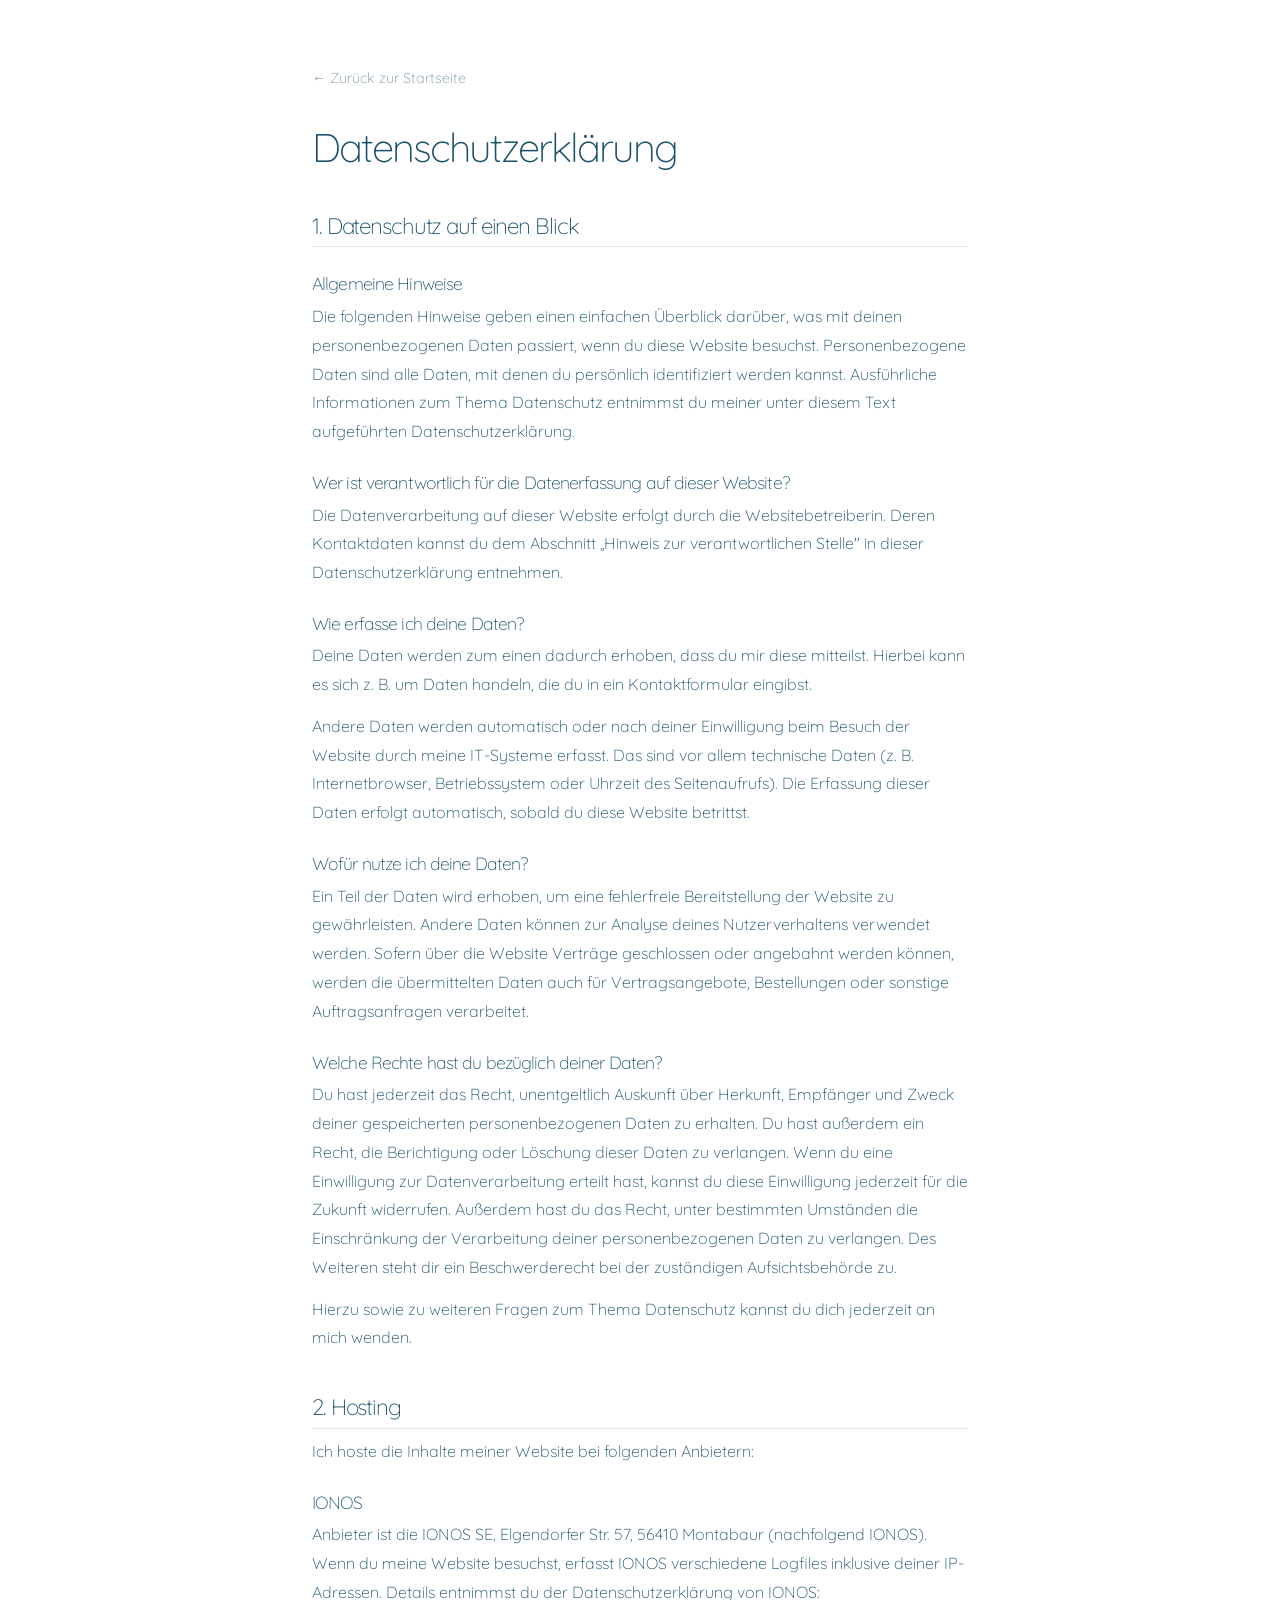
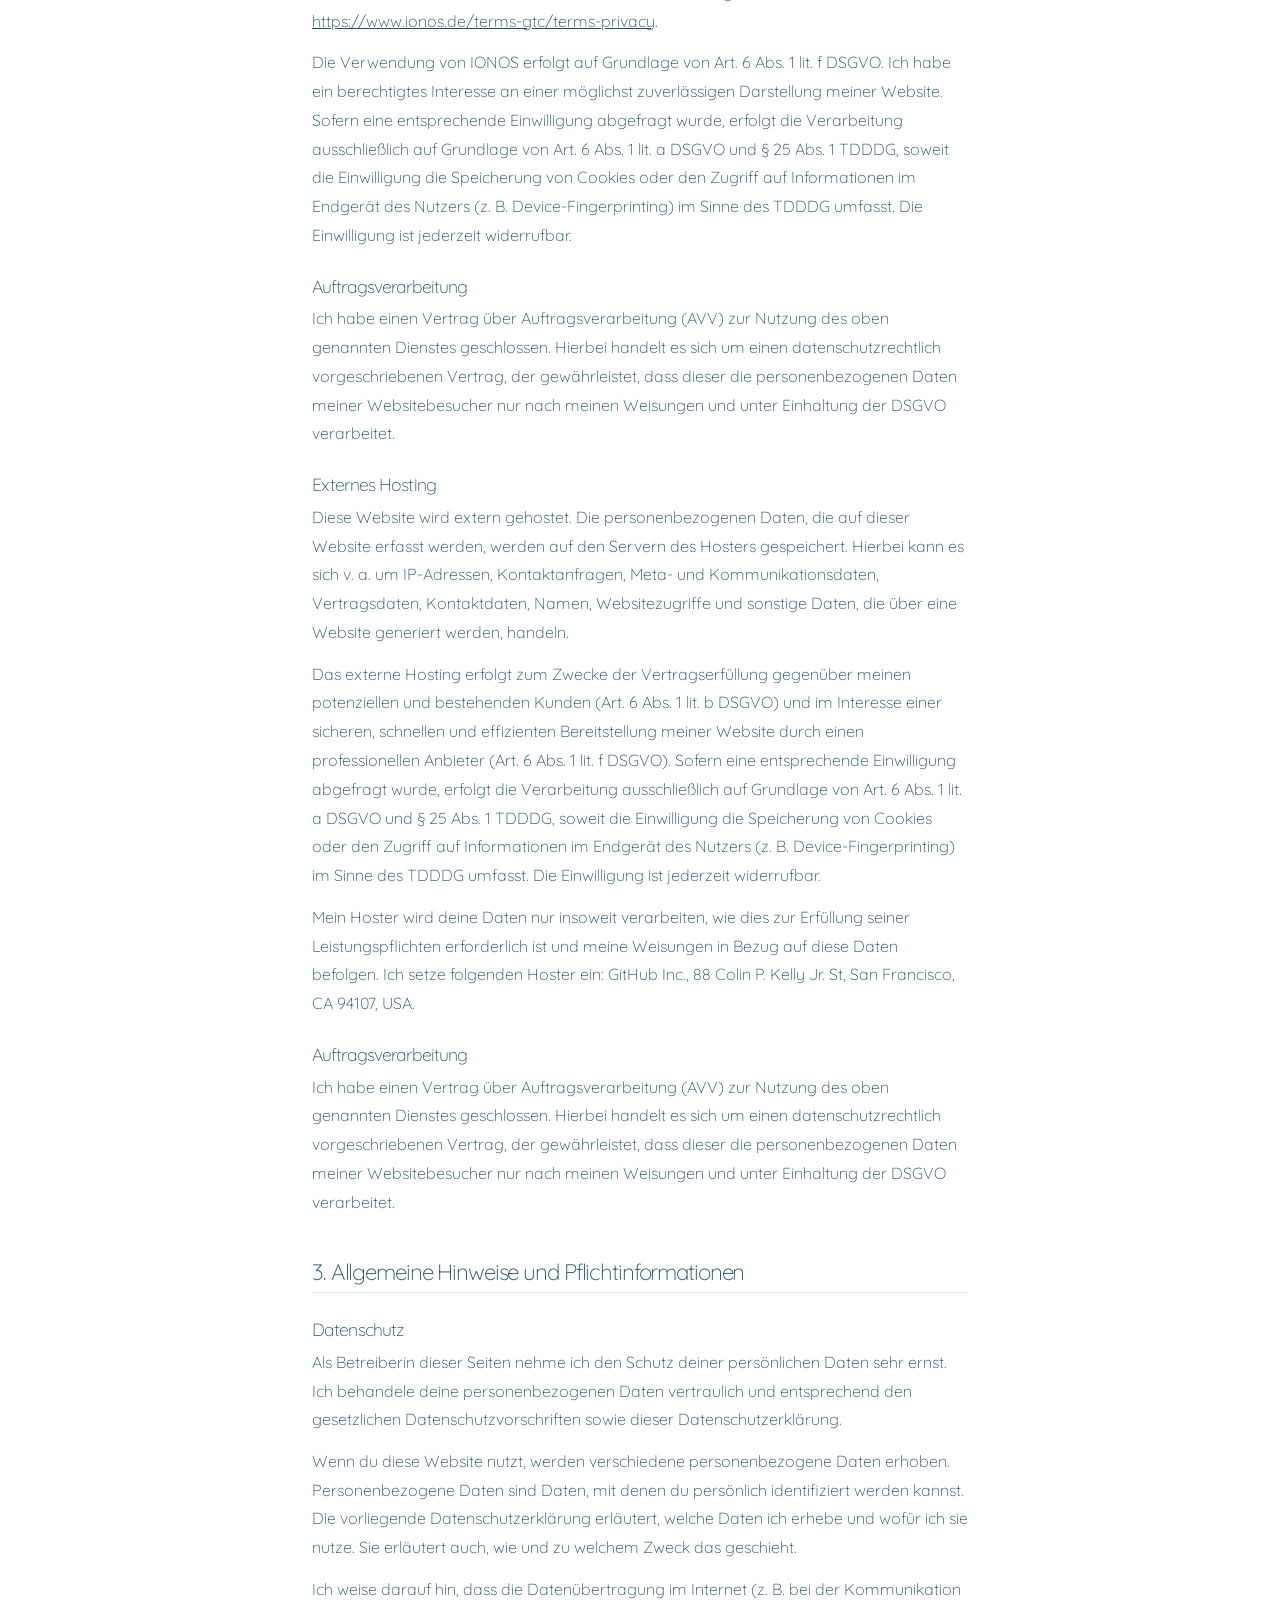
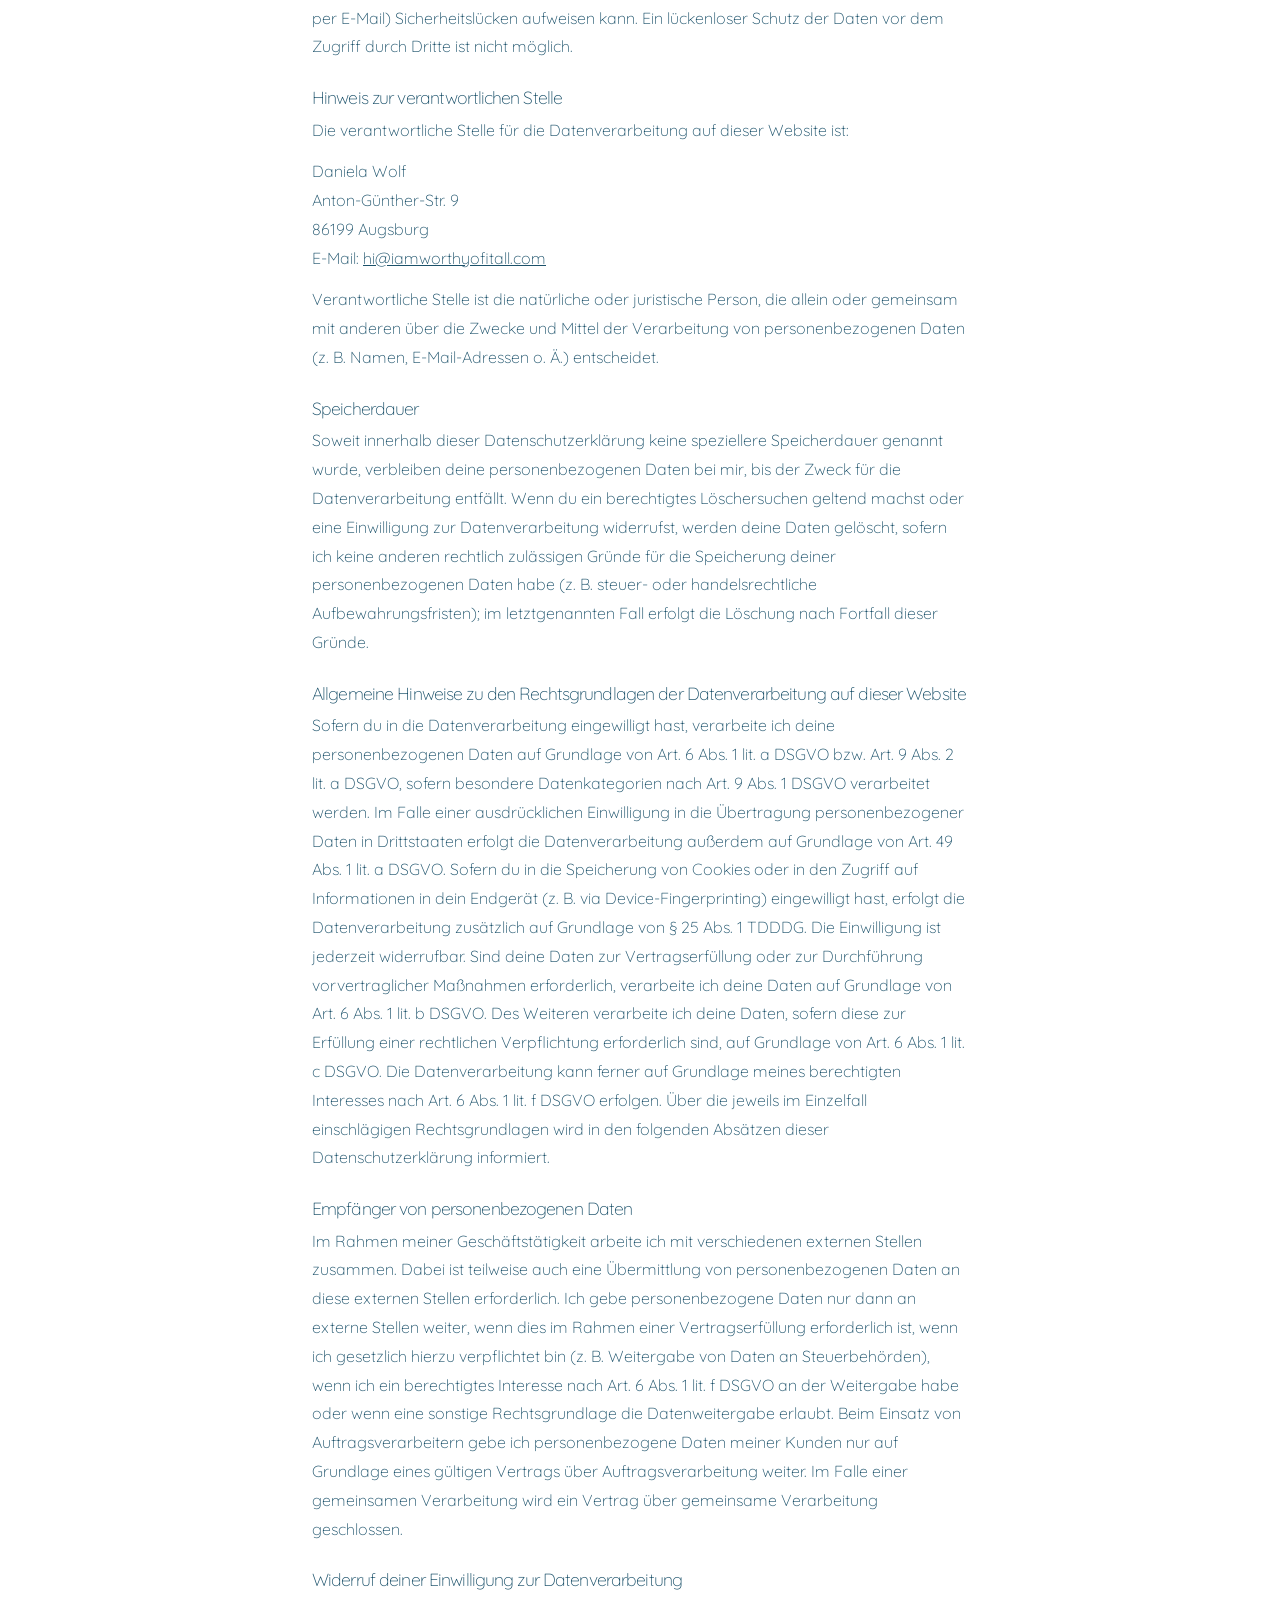
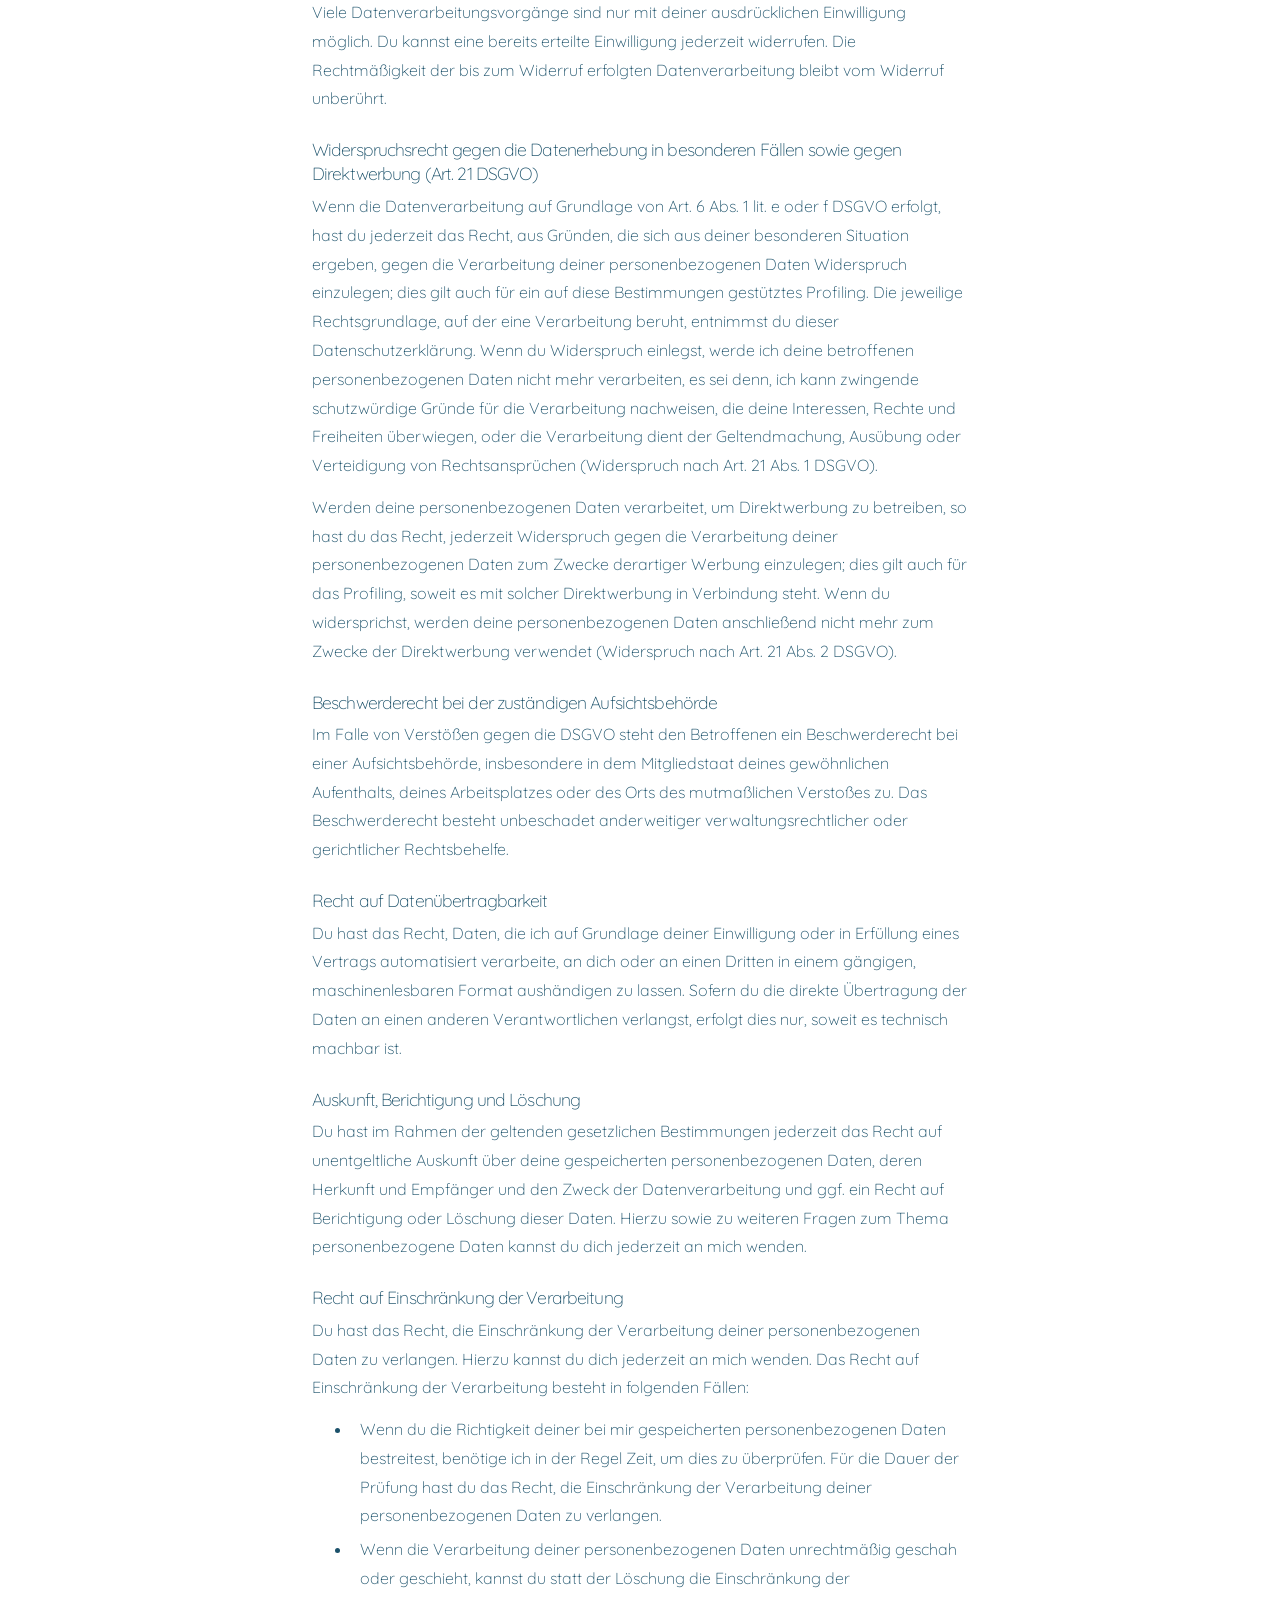
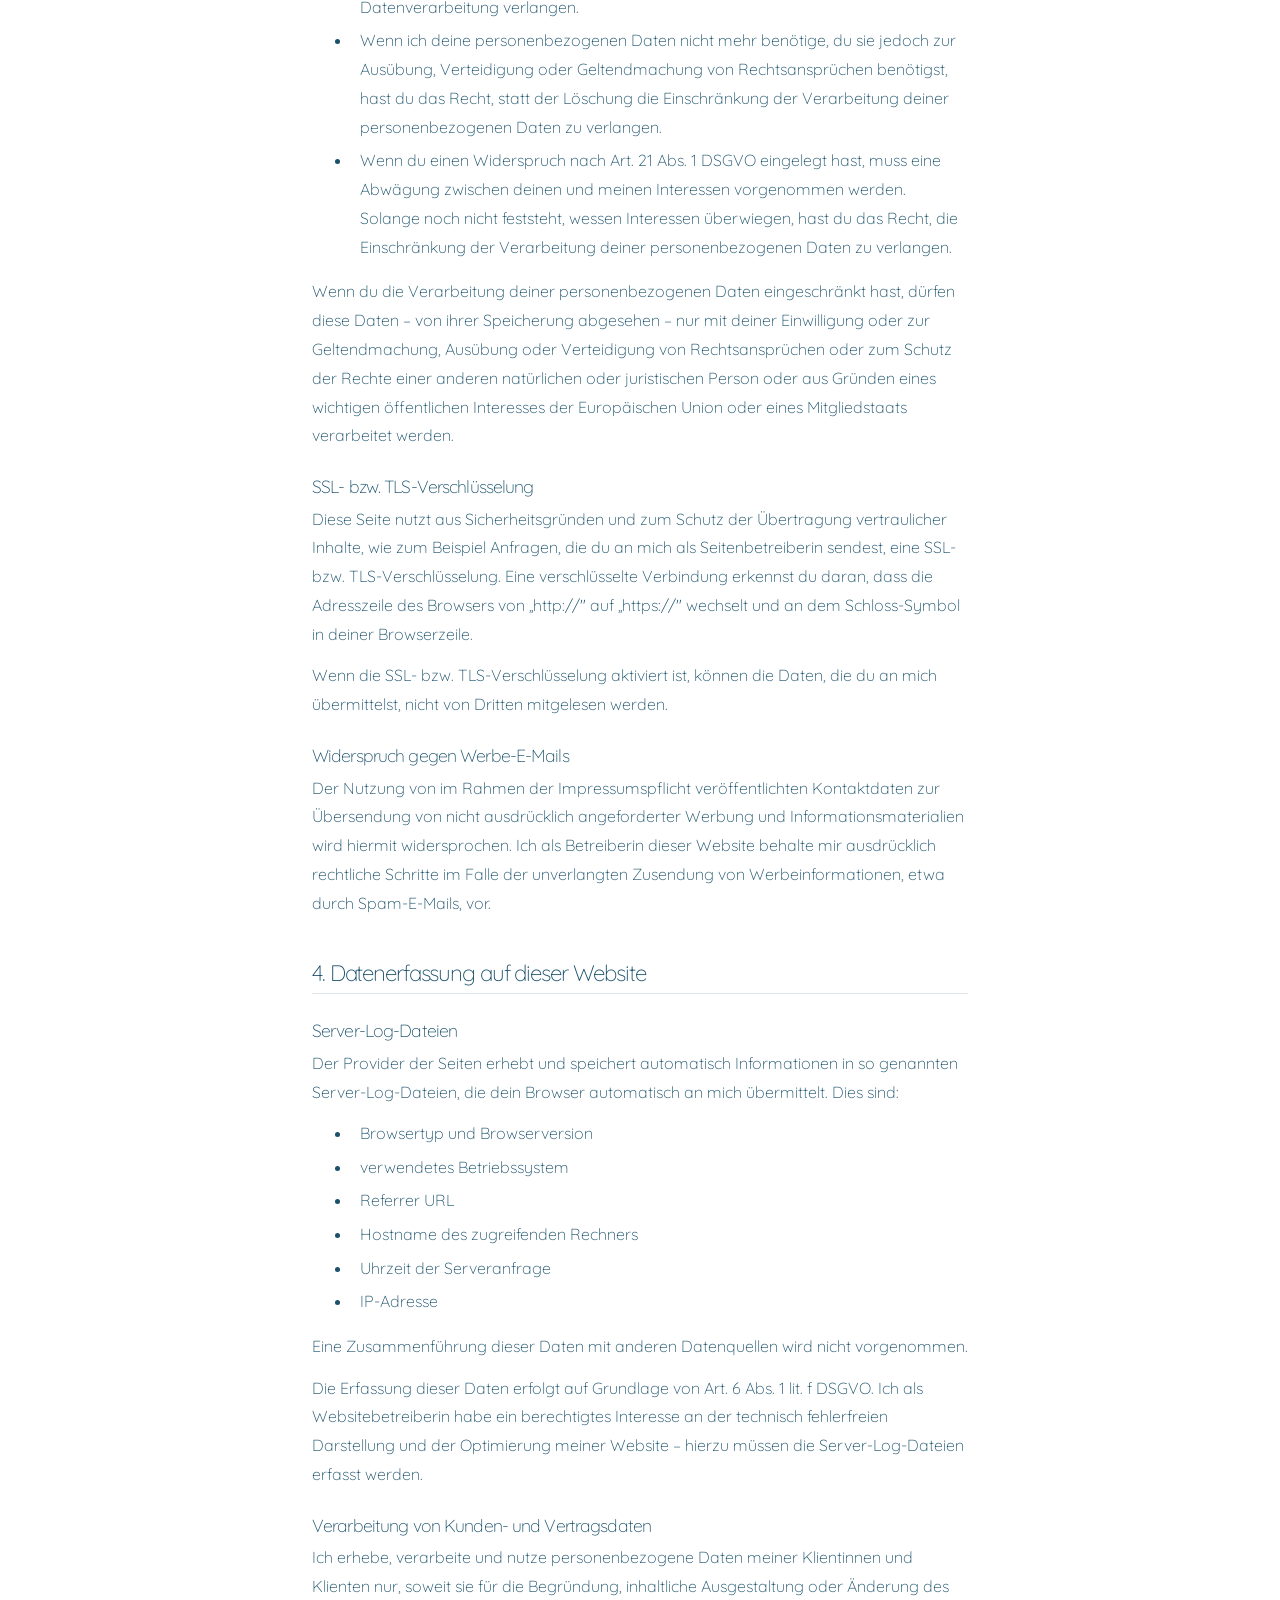
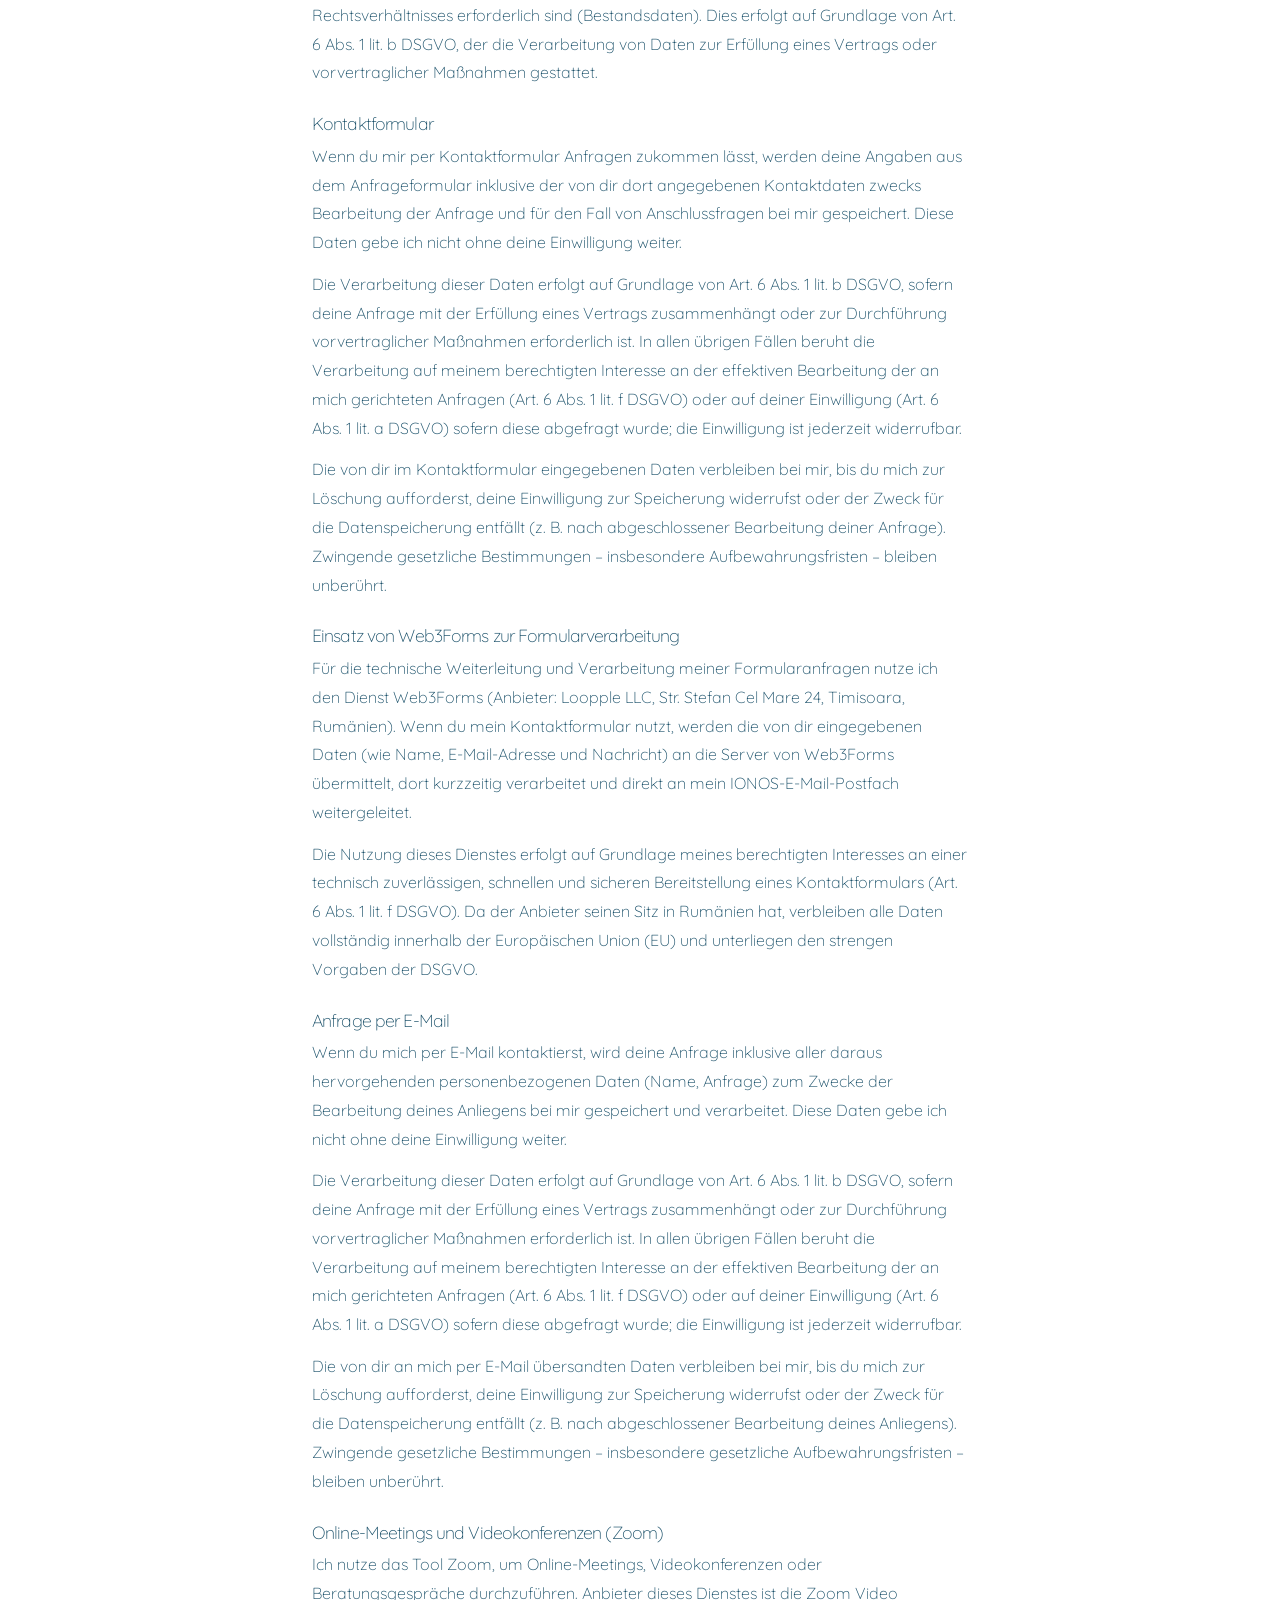
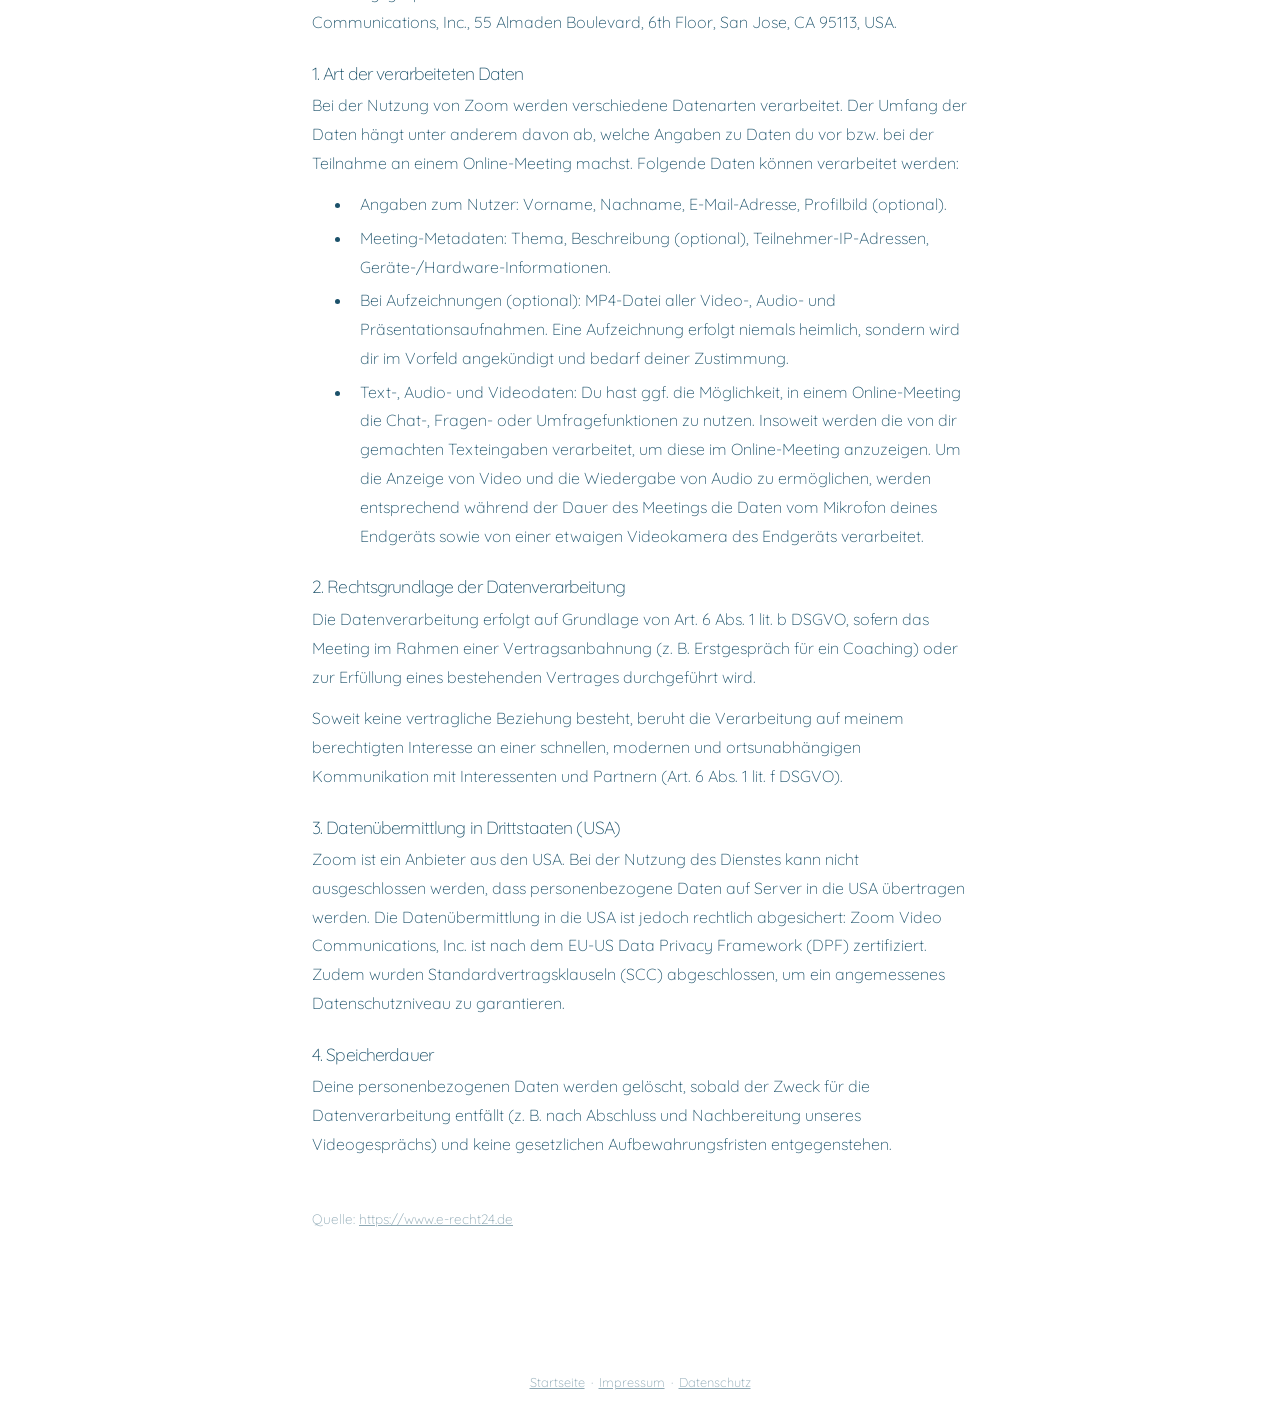
==== datenschutz.html @ 7e79769c "Add files via upload" ====
<!DOCTYPE HTML>
<html lang="de">
<head>
  <meta charset="utf-8" />
  <meta name="viewport" content="width=device-width, initial-scale=1, user-scalable=no" />
  <title>Datenschutz | I AM worthy of it all</title>
  <link rel="preconnect" href="https://fonts.googleapis.com">
  <link rel="preconnect" href="https://fonts.gstatic.com" crossorigin>
  <link href="https://fonts.googleapis.com/css2?family=Quicksand:wght@300;400;500;600&display=swap" rel="stylesheet">
  <link rel="stylesheet" href="assets/css/main.css" />
  <noscript><link rel="stylesheet" href="assets/css/noscript.css" /></noscript>
  <style>
    * { font-family: 'Quicksand', sans-serif !important; }
    body, p, h1, h2, h3, h4, li, a { color: #1b516a !important; }
    .inner { max-width: 720px; margin: 0 auto; padding: 4rem 2rem 6rem; }
    h1 { font-size: 2.5rem; margin-bottom: 2rem; }
    h2 { font-size: 1.4rem; margin: 2.5rem 0 0.5rem; border-bottom: 1px solid rgba(27,81,106,0.15); padding-bottom: 0.3rem; }
    h3 { font-size: 1.1rem; margin: 1.5rem 0 0.4rem; }
    p { line-height: 1.8; margin-bottom: 0.8rem; }
    ul { margin: 0.5rem 0 1rem 1.5rem; line-height: 1.8; }
    ul li { margin-bottom: 0.3rem; }
    .back { display: inline-block; margin-bottom: 2rem; font-size: 0.9rem; opacity: 0.6; text-decoration: none; }
    .back:hover { opacity: 1; }
    footer { text-align: center; padding: 2rem; font-size: 0.8rem; opacity: 0.5; }
    footer a { color: #1b516a !important; }
    a { color: #1b516a !important; }
  </style>
</head>
<body class="is-preload">
  <div class="inner">
    <a href="index.html" class="back">← Zurück zur Startseite</a>
    <h1>Datenschutzerklärung</h1>

    <h2>1. Datenschutz auf einen Blick</h2>

    <h3>Allgemeine Hinweise</h3>
    <p>Die folgenden Hinweise geben einen einfachen Überblick darüber, was mit deinen personenbezogenen Daten passiert, wenn du diese Website besuchst. Personenbezogene Daten sind alle Daten, mit denen du persönlich identifiziert werden kannst. Ausführliche Informationen zum Thema Datenschutz entnimmst du meiner unter diesem Text aufgeführten Datenschutzerklärung.</p>

    <h3>Wer ist verantwortlich für die Datenerfassung auf dieser Website?</h3>
    <p>Die Datenverarbeitung auf dieser Website erfolgt durch die Websitebetreiberin. Deren Kontaktdaten kannst du dem Abschnitt „Hinweis zur verantwortlichen Stelle" in dieser Datenschutzerklärung entnehmen.</p>

    <h3>Wie erfasse ich deine Daten?</h3>
    <p>Deine Daten werden zum einen dadurch erhoben, dass du mir diese mitteilst. Hierbei kann es sich z. B. um Daten handeln, die du in ein Kontaktformular eingibst.</p>
    <p>Andere Daten werden automatisch oder nach deiner Einwilligung beim Besuch der Website durch meine IT-Systeme erfasst. Das sind vor allem technische Daten (z. B. Internetbrowser, Betriebssystem oder Uhrzeit des Seitenaufrufs). Die Erfassung dieser Daten erfolgt automatisch, sobald du diese Website betrittst.</p>

    <h3>Wofür nutze ich deine Daten?</h3>
    <p>Ein Teil der Daten wird erhoben, um eine fehlerfreie Bereitstellung der Website zu gewährleisten. Andere Daten können zur Analyse deines Nutzerverhaltens verwendet werden. Sofern über die Website Verträge geschlossen oder angebahnt werden können, werden die übermittelten Daten auch für Vertragsangebote, Bestellungen oder sonstige Auftragsanfragen verarbeitet.</p>

    <h3>Welche Rechte hast du bezüglich deiner Daten?</h3>
    <p>Du hast jederzeit das Recht, unentgeltlich Auskunft über Herkunft, Empfänger und Zweck deiner gespeicherten personenbezogenen Daten zu erhalten. Du hast außerdem ein Recht, die Berichtigung oder Löschung dieser Daten zu verlangen. Wenn du eine Einwilligung zur Datenverarbeitung erteilt hast, kannst du diese Einwilligung jederzeit für die Zukunft widerrufen. Außerdem hast du das Recht, unter bestimmten Umständen die Einschränkung der Verarbeitung deiner personenbezogenen Daten zu verlangen. Des Weiteren steht dir ein Beschwerderecht bei der zuständigen Aufsichtsbehörde zu.</p>
    <p>Hierzu sowie zu weiteren Fragen zum Thema Datenschutz kannst du dich jederzeit an mich wenden.</p>

    <h2>2. Hosting</h2>
    <p>Ich hoste die Inhalte meiner Website bei folgenden Anbietern:</p>

    <h3>IONOS</h3>
    <p>Anbieter ist die IONOS SE, Elgendorfer Str. 57, 56410 Montabaur (nachfolgend IONOS). Wenn du meine Website besuchst, erfasst IONOS verschiedene Logfiles inklusive deiner IP-Adressen. Details entnimmst du der Datenschutzerklärung von IONOS: <a href="https://www.ionos.de/terms-gtc/terms-privacy" target="_blank">https://www.ionos.de/terms-gtc/terms-privacy</a>.</p>
    <p>Die Verwendung von IONOS erfolgt auf Grundlage von Art. 6 Abs. 1 lit. f DSGVO. Ich habe ein berechtigtes Interesse an einer möglichst zuverlässigen Darstellung meiner Website. Sofern eine entsprechende Einwilligung abgefragt wurde, erfolgt die Verarbeitung ausschließlich auf Grundlage von Art. 6 Abs. 1 lit. a DSGVO und § 25 Abs. 1 TDDDG, soweit die Einwilligung die Speicherung von Cookies oder den Zugriff auf Informationen im Endgerät des Nutzers (z. B. Device-Fingerprinting) im Sinne des TDDDG umfasst. Die Einwilligung ist jederzeit widerrufbar.</p>

    <h3>Auftragsverarbeitung</h3>
    <p>Ich habe einen Vertrag über Auftragsverarbeitung (AVV) zur Nutzung des oben genannten Dienstes geschlossen. Hierbei handelt es sich um einen datenschutzrechtlich vorgeschriebenen Vertrag, der gewährleistet, dass dieser die personenbezogenen Daten meiner Websitebesucher nur nach meinen Weisungen und unter Einhaltung der DSGVO verarbeitet.</p>

    <h3>Externes Hosting</h3>
    <p>Diese Website wird extern gehostet. Die personenbezogenen Daten, die auf dieser Website erfasst werden, werden auf den Servern des Hosters gespeichert. Hierbei kann es sich v. a. um IP-Adressen, Kontaktanfragen, Meta- und Kommunikationsdaten, Vertragsdaten, Kontaktdaten, Namen, Websitezugriffe und sonstige Daten, die über eine Website generiert werden, handeln.</p>
    <p>Das externe Hosting erfolgt zum Zwecke der Vertragserfüllung gegenüber meinen potenziellen und bestehenden Kunden (Art. 6 Abs. 1 lit. b DSGVO) und im Interesse einer sicheren, schnellen und effizienten Bereitstellung meiner Website durch einen professionellen Anbieter (Art. 6 Abs. 1 lit. f DSGVO). Sofern eine entsprechende Einwilligung abgefragt wurde, erfolgt die Verarbeitung ausschließlich auf Grundlage von Art. 6 Abs. 1 lit. a DSGVO und § 25 Abs. 1 TDDDG, soweit die Einwilligung die Speicherung von Cookies oder den Zugriff auf Informationen im Endgerät des Nutzers (z. B. Device-Fingerprinting) im Sinne des TDDDG umfasst. Die Einwilligung ist jederzeit widerrufbar.</p>
    <p>Mein Hoster wird deine Daten nur insoweit verarbeiten, wie dies zur Erfüllung seiner Leistungspflichten erforderlich ist und meine Weisungen in Bezug auf diese Daten befolgen. Ich setze folgenden Hoster ein: GitHub Inc., 88 Colin P. Kelly Jr. St, San Francisco, CA 94107, USA.</p>

    <h3>Auftragsverarbeitung</h3>
    <p>Ich habe einen Vertrag über Auftragsverarbeitung (AVV) zur Nutzung des oben genannten Dienstes geschlossen. Hierbei handelt es sich um einen datenschutzrechtlich vorgeschriebenen Vertrag, der gewährleistet, dass dieser die personenbezogenen Daten meiner Websitebesucher nur nach meinen Weisungen und unter Einhaltung der DSGVO verarbeitet.</p>

    <h2>3. Allgemeine Hinweise und Pflichtinformationen</h2>

    <h3>Datenschutz</h3>
    <p>Als Betreiberin dieser Seiten nehme ich den Schutz deiner persönlichen Daten sehr ernst. Ich behandele deine personenbezogenen Daten vertraulich und entsprechend den gesetzlichen Datenschutzvorschriften sowie dieser Datenschutzerklärung.</p>
    <p>Wenn du diese Website nutzt, werden verschiedene personenbezogene Daten erhoben. Personenbezogene Daten sind Daten, mit denen du persönlich identifiziert werden kannst. Die vorliegende Datenschutzerklärung erläutert, welche Daten ich erhebe und wofür ich sie nutze. Sie erläutert auch, wie und zu welchem Zweck das geschieht.</p>
    <p>Ich weise darauf hin, dass die Datenübertragung im Internet (z. B. bei der Kommunikation per E-Mail) Sicherheitslücken aufweisen kann. Ein lückenloser Schutz der Daten vor dem Zugriff durch Dritte ist nicht möglich.</p>

    <h3>Hinweis zur verantwortlichen Stelle</h3>
    <p>Die verantwortliche Stelle für die Datenverarbeitung auf dieser Website ist:</p>
    <p>Daniela Wolf<br>
    Anton-Günther-Str. 9<br>
    86199 Augsburg<br>
    E-Mail: <a href="mailto:hi@iamworthyofitall.com">hi@iamworthyofitall.com</a></p>
    <p>Verantwortliche Stelle ist die natürliche oder juristische Person, die allein oder gemeinsam mit anderen über die Zwecke und Mittel der Verarbeitung von personenbezogenen Daten (z. B. Namen, E-Mail-Adressen o. Ä.) entscheidet.</p>

    <h3>Speicherdauer</h3>
    <p>Soweit innerhalb dieser Datenschutzerklärung keine speziellere Speicherdauer genannt wurde, verbleiben deine personenbezogenen Daten bei mir, bis der Zweck für die Datenverarbeitung entfällt. Wenn du ein berechtigtes Löschersuchen geltend machst oder eine Einwilligung zur Datenverarbeitung widerrufst, werden deine Daten gelöscht, sofern ich keine anderen rechtlich zulässigen Gründe für die Speicherung deiner personenbezogenen Daten habe (z. B. steuer- oder handelsrechtliche Aufbewahrungsfristen); im letztgenannten Fall erfolgt die Löschung nach Fortfall dieser Gründe.</p>

    <h3>Allgemeine Hinweise zu den Rechtsgrundlagen der Datenverarbeitung auf dieser Website</h3>
    <p>Sofern du in die Datenverarbeitung eingewilligt hast, verarbeite ich deine personenbezogenen Daten auf Grundlage von Art. 6 Abs. 1 lit. a DSGVO bzw. Art. 9 Abs. 2 lit. a DSGVO, sofern besondere Datenkategorien nach Art. 9 Abs. 1 DSGVO verarbeitet werden. Im Falle einer ausdrücklichen Einwilligung in die Übertragung personenbezogener Daten in Drittstaaten erfolgt die Datenverarbeitung außerdem auf Grundlage von Art. 49 Abs. 1 lit. a DSGVO. Sofern du in die Speicherung von Cookies oder in den Zugriff auf Informationen in dein Endgerät (z. B. via Device-Fingerprinting) eingewilligt hast, erfolgt die Datenverarbeitung zusätzlich auf Grundlage von § 25 Abs. 1 TDDDG. Die Einwilligung ist jederzeit widerrufbar. Sind deine Daten zur Vertragserfüllung oder zur Durchführung vorvertraglicher Maßnahmen erforderlich, verarbeite ich deine Daten auf Grundlage von Art. 6 Abs. 1 lit. b DSGVO. Des Weiteren verarbeite ich deine Daten, sofern diese zur Erfüllung einer rechtlichen Verpflichtung erforderlich sind, auf Grundlage von Art. 6 Abs. 1 lit. c DSGVO. Die Datenverarbeitung kann ferner auf Grundlage meines berechtigten Interesses nach Art. 6 Abs. 1 lit. f DSGVO erfolgen. Über die jeweils im Einzelfall einschlägigen Rechtsgrundlagen wird in den folgenden Absätzen dieser Datenschutzerklärung informiert.</p>

    <h3>Empfänger von personenbezogenen Daten</h3>
    <p>Im Rahmen meiner Geschäftstätigkeit arbeite ich mit verschiedenen externen Stellen zusammen. Dabei ist teilweise auch eine Übermittlung von personenbezogenen Daten an diese externen Stellen erforderlich. Ich gebe personenbezogene Daten nur dann an externe Stellen weiter, wenn dies im Rahmen einer Vertragserfüllung erforderlich ist, wenn ich gesetzlich hierzu verpflichtet bin (z. B. Weitergabe von Daten an Steuerbehörden), wenn ich ein berechtigtes Interesse nach Art. 6 Abs. 1 lit. f DSGVO an der Weitergabe habe oder wenn eine sonstige Rechtsgrundlage die Datenweitergabe erlaubt. Beim Einsatz von Auftragsverarbeitern gebe ich personenbezogene Daten meiner Kunden nur auf Grundlage eines gültigen Vertrags über Auftragsverarbeitung weiter. Im Falle einer gemeinsamen Verarbeitung wird ein Vertrag über gemeinsame Verarbeitung geschlossen.</p>

    <h3>Widerruf deiner Einwilligung zur Datenverarbeitung</h3>
    <p>Viele Datenverarbeitungsvorgänge sind nur mit deiner ausdrücklichen Einwilligung möglich. Du kannst eine bereits erteilte Einwilligung jederzeit widerrufen. Die Rechtmäßigkeit der bis zum Widerruf erfolgten Datenverarbeitung bleibt vom Widerruf unberührt.</p>

    <h3>Widerspruchsrecht gegen die Datenerhebung in besonderen Fällen sowie gegen Direktwerbung (Art. 21 DSGVO)</h3>
    <p>Wenn die Datenverarbeitung auf Grundlage von Art. 6 Abs. 1 lit. e oder f DSGVO erfolgt, hast du jederzeit das Recht, aus Gründen, die sich aus deiner besonderen Situation ergeben, gegen die Verarbeitung deiner personenbezogenen Daten Widerspruch einzulegen; dies gilt auch für ein auf diese Bestimmungen gestütztes Profiling. Die jeweilige Rechtsgrundlage, auf der eine Verarbeitung beruht, entnimmst du dieser Datenschutzerklärung. Wenn du Widerspruch einlegst, werde ich deine betroffenen personenbezogenen Daten nicht mehr verarbeiten, es sei denn, ich kann zwingende schutzwürdige Gründe für die Verarbeitung nachweisen, die deine Interessen, Rechte und Freiheiten überwiegen, oder die Verarbeitung dient der Geltendmachung, Ausübung oder Verteidigung von Rechtsansprüchen (Widerspruch nach Art. 21 Abs. 1 DSGVO).</p>
    <p>Werden deine personenbezogenen Daten verarbeitet, um Direktwerbung zu betreiben, so hast du das Recht, jederzeit Widerspruch gegen die Verarbeitung deiner personenbezogenen Daten zum Zwecke derartiger Werbung einzulegen; dies gilt auch für das Profiling, soweit es mit solcher Direktwerbung in Verbindung steht. Wenn du widersprichst, werden deine personenbezogenen Daten anschließend nicht mehr zum Zwecke der Direktwerbung verwendet (Widerspruch nach Art. 21 Abs. 2 DSGVO).</p>

    <h3>Beschwerderecht bei der zuständigen Aufsichtsbehörde</h3>
    <p>Im Falle von Verstößen gegen die DSGVO steht den Betroffenen ein Beschwerderecht bei einer Aufsichtsbehörde, insbesondere in dem Mitgliedstaat deines gewöhnlichen Aufenthalts, deines Arbeitsplatzes oder des Orts des mutmaßlichen Verstoßes zu. Das Beschwerderecht besteht unbeschadet anderweitiger verwaltungsrechtlicher oder gerichtlicher Rechtsbehelfe.</p>

    <h3>Recht auf Datenübertragbarkeit</h3>
    <p>Du hast das Recht, Daten, die ich auf Grundlage deiner Einwilligung oder in Erfüllung eines Vertrags automatisiert verarbeite, an dich oder an einen Dritten in einem gängigen, maschinenlesbaren Format aushändigen zu lassen. Sofern du die direkte Übertragung der Daten an einen anderen Verantwortlichen verlangst, erfolgt dies nur, soweit es technisch machbar ist.</p>

    <h3>Auskunft, Berichtigung und Löschung</h3>
    <p>Du hast im Rahmen der geltenden gesetzlichen Bestimmungen jederzeit das Recht auf unentgeltliche Auskunft über deine gespeicherten personenbezogenen Daten, deren Herkunft und Empfänger und den Zweck der Datenverarbeitung und ggf. ein Recht auf Berichtigung oder Löschung dieser Daten. Hierzu sowie zu weiteren Fragen zum Thema personenbezogene Daten kannst du dich jederzeit an mich wenden.</p>

    <h3>Recht auf Einschränkung der Verarbeitung</h3>
    <p>Du hast das Recht, die Einschränkung der Verarbeitung deiner personenbezogenen Daten zu verlangen. Hierzu kannst du dich jederzeit an mich wenden. Das Recht auf Einschränkung der Verarbeitung besteht in folgenden Fällen:</p>
    <ul>
      <li>Wenn du die Richtigkeit deiner bei mir gespeicherten personenbezogenen Daten bestreitest, benötige ich in der Regel Zeit, um dies zu überprüfen. Für die Dauer der Prüfung hast du das Recht, die Einschränkung der Verarbeitung deiner personenbezogenen Daten zu verlangen.</li>
      <li>Wenn die Verarbeitung deiner personenbezogenen Daten unrechtmäßig geschah oder geschieht, kannst du statt der Löschung die Einschränkung der Datenverarbeitung verlangen.</li>
      <li>Wenn ich deine personenbezogenen Daten nicht mehr benötige, du sie jedoch zur Ausübung, Verteidigung oder Geltendmachung von Rechtsansprüchen benötigst, hast du das Recht, statt der Löschung die Einschränkung der Verarbeitung deiner personenbezogenen Daten zu verlangen.</li>
      <li>Wenn du einen Widerspruch nach Art. 21 Abs. 1 DSGVO eingelegt hast, muss eine Abwägung zwischen deinen und meinen Interessen vorgenommen werden. Solange noch nicht feststeht, wessen Interessen überwiegen, hast du das Recht, die Einschränkung der Verarbeitung deiner personenbezogenen Daten zu verlangen.</li>
    </ul>
    <p>Wenn du die Verarbeitung deiner personenbezogenen Daten eingeschränkt hast, dürfen diese Daten – von ihrer Speicherung abgesehen – nur mit deiner Einwilligung oder zur Geltendmachung, Ausübung oder Verteidigung von Rechtsansprüchen oder zum Schutz der Rechte einer anderen natürlichen oder juristischen Person oder aus Gründen eines wichtigen öffentlichen Interesses der Europäischen Union oder eines Mitgliedstaats verarbeitet werden.</p>

    <h3>SSL- bzw. TLS-Verschlüsselung</h3>
    <p>Diese Seite nutzt aus Sicherheitsgründen und zum Schutz der Übertragung vertraulicher Inhalte, wie zum Beispiel Anfragen, die du an mich als Seitenbetreiberin sendest, eine SSL- bzw. TLS-Verschlüsselung. Eine verschlüsselte Verbindung erkennst du daran, dass die Adresszeile des Browsers von „http://" auf „https://" wechselt und an dem Schloss-Symbol in deiner Browserzeile.</p>
    <p>Wenn die SSL- bzw. TLS-Verschlüsselung aktiviert ist, können die Daten, die du an mich übermittelst, nicht von Dritten mitgelesen werden.</p>

    <h3>Widerspruch gegen Werbe-E-Mails</h3>
    <p>Der Nutzung von im Rahmen der Impressumspflicht veröffentlichten Kontaktdaten zur Übersendung von nicht ausdrücklich angeforderter Werbung und Informationsmaterialien wird hiermit widersprochen. Ich als Betreiberin dieser Website behalte mir ausdrücklich rechtliche Schritte im Falle der unverlangten Zusendung von Werbeinformationen, etwa durch Spam-E-Mails, vor.</p>

    <h2>4. Datenerfassung auf dieser Website</h2>

    <h3>Server-Log-Dateien</h3>
    <p>Der Provider der Seiten erhebt und speichert automatisch Informationen in so genannten Server-Log-Dateien, die dein Browser automatisch an mich übermittelt. Dies sind:</p>
    <ul>
      <li>Browsertyp und Browserversion</li>
      <li>verwendetes Betriebssystem</li>
      <li>Referrer URL</li>
      <li>Hostname des zugreifenden Rechners</li>
      <li>Uhrzeit der Serveranfrage</li>
      <li>IP-Adresse</li>
    </ul>
    <p>Eine Zusammenführung dieser Daten mit anderen Datenquellen wird nicht vorgenommen.</p>
    <p>Die Erfassung dieser Daten erfolgt auf Grundlage von Art. 6 Abs. 1 lit. f DSGVO. Ich als Websitebetreiberin habe ein berechtigtes Interesse an der technisch fehlerfreien Darstellung und der Optimierung meiner Website – hierzu müssen die Server-Log-Dateien erfasst werden.</p>

    <h3>Verarbeitung von Kunden- und Vertragsdaten</h3>
    <p>Ich erhebe, verarbeite und nutze personenbezogene Daten meiner Klientinnen und Klienten nur, soweit sie für die Begründung, inhaltliche Ausgestaltung oder Änderung des Rechtsverhältnisses erforderlich sind (Bestandsdaten). Dies erfolgt auf Grundlage von Art. 6 Abs. 1 lit. b DSGVO, der die Verarbeitung von Daten zur Erfüllung eines Vertrags oder vorvertraglicher Maßnahmen gestattet.</p>

    <h3>Kontaktformular</h3>
    <p>Wenn du mir per Kontaktformular Anfragen zukommen lässt, werden deine Angaben aus dem Anfrageformular inklusive der von dir dort angegebenen Kontaktdaten zwecks Bearbeitung der Anfrage und für den Fall von Anschlussfragen bei mir gespeichert. Diese Daten gebe ich nicht ohne deine Einwilligung weiter.</p>
    <p>Die Verarbeitung dieser Daten erfolgt auf Grundlage von Art. 6 Abs. 1 lit. b DSGVO, sofern deine Anfrage mit der Erfüllung eines Vertrags zusammenhängt oder zur Durchführung vorvertraglicher Maßnahmen erforderlich ist. In allen übrigen Fällen beruht die Verarbeitung auf meinem berechtigten Interesse an der effektiven Bearbeitung der an mich gerichteten Anfragen (Art. 6 Abs. 1 lit. f DSGVO) oder auf deiner Einwilligung (Art. 6 Abs. 1 lit. a DSGVO) sofern diese abgefragt wurde; die Einwilligung ist jederzeit widerrufbar.</p>
    <p>Die von dir im Kontaktformular eingegebenen Daten verbleiben bei mir, bis du mich zur Löschung aufforderst, deine Einwilligung zur Speicherung widerrufst oder der Zweck für die Datenspeicherung entfällt (z. B. nach abgeschlossener Bearbeitung deiner Anfrage). Zwingende gesetzliche Bestimmungen – insbesondere Aufbewahrungsfristen – bleiben unberührt.</p>

    <h3>Einsatz von Web3Forms zur Formularverarbeitung</h3>
    <p>Für die technische Weiterleitung und Verarbeitung meiner Formularanfragen nutze ich den Dienst Web3Forms (Anbieter: Loopple LLC, Str. Stefan Cel Mare 24, Timisoara, Rumänien). Wenn du mein Kontaktformular nutzt, werden die von dir eingegebenen Daten (wie Name, E-Mail-Adresse und Nachricht) an die Server von Web3Forms übermittelt, dort kurzzeitig verarbeitet und direkt an mein IONOS-E-Mail-Postfach weitergeleitet.</p>
    <p>Die Nutzung dieses Dienstes erfolgt auf Grundlage meines berechtigten Interesses an einer technisch zuverlässigen, schnellen und sicheren Bereitstellung eines Kontaktformulars (Art. 6 Abs. 1 lit. f DSGVO). Da der Anbieter seinen Sitz in Rumänien hat, verbleiben alle Daten vollständig innerhalb der Europäischen Union (EU) und unterliegen den strengen Vorgaben der DSGVO.</p>

    <h3>Anfrage per E-Mail</h3>
    <p>Wenn du mich per E-Mail kontaktierst, wird deine Anfrage inklusive aller daraus hervorgehenden personenbezogenen Daten (Name, Anfrage) zum Zwecke der Bearbeitung deines Anliegens bei mir gespeichert und verarbeitet. Diese Daten gebe ich nicht ohne deine Einwilligung weiter.</p>
    <p>Die Verarbeitung dieser Daten erfolgt auf Grundlage von Art. 6 Abs. 1 lit. b DSGVO, sofern deine Anfrage mit der Erfüllung eines Vertrags zusammenhängt oder zur Durchführung vorvertraglicher Maßnahmen erforderlich ist. In allen übrigen Fällen beruht die Verarbeitung auf meinem berechtigten Interesse an der effektiven Bearbeitung der an mich gerichteten Anfragen (Art. 6 Abs. 1 lit. f DSGVO) oder auf deiner Einwilligung (Art. 6 Abs. 1 lit. a DSGVO) sofern diese abgefragt wurde; die Einwilligung ist jederzeit widerrufbar.</p>
    <p>Die von dir an mich per E-Mail übersandten Daten verbleiben bei mir, bis du mich zur Löschung aufforderst, deine Einwilligung zur Speicherung widerrufst oder der Zweck für die Datenspeicherung entfällt (z. B. nach abgeschlossener Bearbeitung deines Anliegens). Zwingende gesetzliche Bestimmungen – insbesondere gesetzliche Aufbewahrungsfristen – bleiben unberührt.</p>

    <h3>Online-Meetings und Videokonferenzen (Zoom)</h3>
    <p>Ich nutze das Tool Zoom, um Online-Meetings, Videokonferenzen oder Beratungsgespräche durchzuführen. Anbieter dieses Dienstes ist die Zoom Video Communications, Inc., 55 Almaden Boulevard, 6th Floor, San Jose, CA 95113, USA.</p>

    <h3>1. Art der verarbeiteten Daten</h3>
    <p>Bei der Nutzung von Zoom werden verschiedene Datenarten verarbeitet. Der Umfang der Daten hängt unter anderem davon ab, welche Angaben zu Daten du vor bzw. bei der Teilnahme an einem Online-Meeting machst. Folgende Daten können verarbeitet werden:</p>
    <ul>
      <li>Angaben zum Nutzer: Vorname, Nachname, E-Mail-Adresse, Profilbild (optional).</li>
      <li>Meeting-Metadaten: Thema, Beschreibung (optional), Teilnehmer-IP-Adressen, Geräte-/Hardware-Informationen.</li>
      <li>Bei Aufzeichnungen (optional): MP4-Datei aller Video-, Audio- und Präsentationsaufnahmen. Eine Aufzeichnung erfolgt niemals heimlich, sondern wird dir im Vorfeld angekündigt und bedarf deiner Zustimmung.</li>
      <li>Text-, Audio- und Videodaten: Du hast ggf. die Möglichkeit, in einem Online-Meeting die Chat-, Fragen- oder Umfragefunktionen zu nutzen. Insoweit werden die von dir gemachten Texteingaben verarbeitet, um diese im Online-Meeting anzuzeigen. Um die Anzeige von Video und die Wiedergabe von Audio zu ermöglichen, werden entsprechend während der Dauer des Meetings die Daten vom Mikrofon deines Endgeräts sowie von einer etwaigen Videokamera des Endgeräts verarbeitet.</li>
    </ul>

    <h3>2. Rechtsgrundlage der Datenverarbeitung</h3>
    <p>Die Datenverarbeitung erfolgt auf Grundlage von Art. 6 Abs. 1 lit. b DSGVO, sofern das Meeting im Rahmen einer Vertragsanbahnung (z. B. Erstgespräch für ein Coaching) oder zur Erfüllung eines bestehenden Vertrages durchgeführt wird.</p>
    <p>Soweit keine vertragliche Beziehung besteht, beruht die Verarbeitung auf meinem berechtigten Interesse an einer schnellen, modernen und ortsunabhängigen Kommunikation mit Interessenten und Partnern (Art. 6 Abs. 1 lit. f DSGVO).</p>

    <h3>3. Datenübermittlung in Drittstaaten (USA)</h3>
    <p>Zoom ist ein Anbieter aus den USA. Bei der Nutzung des Dienstes kann nicht ausgeschlossen werden, dass personenbezogene Daten auf Server in die USA übertragen werden. Die Datenübermittlung in die USA ist jedoch rechtlich abgesichert: Zoom Video Communications, Inc. ist nach dem EU-US Data Privacy Framework (DPF) zertifiziert. Zudem wurden Standardvertragsklauseln (SCC) abgeschlossen, um ein angemessenes Datenschutzniveau zu garantieren.</p>

    <h3>4. Speicherdauer</h3>
    <p>Deine personenbezogenen Daten werden gelöscht, sobald der Zweck für die Datenverarbeitung entfällt (z. B. nach Abschluss und Nachbereitung unseres Videogesprächs) und keine gesetzlichen Aufbewahrungsfristen entgegenstehen.</p>

    <p style="margin-top: 3rem; font-size: 0.85rem; opacity: 0.5;">Quelle: <a href="https://www.e-recht24.de" target="_blank">https://www.e-recht24.de</a></p>

  </div>

  <footer>
    <a href="index.html">Startseite</a> &nbsp;·&nbsp;
    <a href="impressum.html">Impressum</a> &nbsp;·&nbsp;
    <a href="datenschutz.html">Datenschutz</a>
  </footer>
</body>
</html>
---- assets/css/main.css ----
@import url(fontawesome-all.min.css);

/* Source Sans Pro lokal ersetzt durch systemnahe Schriftarten - keine externen Anfragen */

/*
	Story by HTML5 UP
	html5up.net | @ajlkn
	Free for personal and commercial use under the CCA 3.0 license (html5up.net/license)
*/

html, body, div, span, applet, object,
iframe, h1, h2, h3, h4, h5, h6, p, blockquote,
pre, a, abbr, acronym, address, big, cite,
code, del, dfn, em, img, ins, kbd, q, s, samp,
small, strike, strong, sub, sup, tt, var, b,
u, i, center, dl, dt, dd, ol, ul, li, fieldset,
form, label, legend, table, caption, tbody,
tfoot, thead, tr, th, td, article, aside,
canvas, details, embed, figure, figcaption,
footer, header, hgroup, menu, nav, output, ruby,
section, summary, time, mark, audio, video {
	margin: 0;
	padding: 0;
	border: 0;
	font-size: 100%;
	font: inherit;
	vertical-align: baseline;}

article, aside, details, figcaption, figure,
footer, header, hgroup, menu, nav, section {
	display: block;}

body {
	line-height: 1;
}

ol, ul {
	list-style: none;
}

blockquote, q {
	quotes: none;
}

	blockquote:before, blockquote:after, q:before, q:after {
		content: '';
		content: none;
	}

table {
	border-collapse: collapse;
	border-spacing: 0;
}

body {
	-webkit-text-size-adjust: none;
}

mark {
	background-color: transparent;
	color: inherit;
}

input::-moz-focus-inner {
	border: 0;
	padding: 0;
}

input, select, textarea {
	-moz-appearance: none;
	-webkit-appearance: none;
	-ms-appearance: none;
	appearance: none;
}

/* Basic */

	@-ms-viewport {
		width: device-width;
	}

	body {
		-ms-overflow-style: scrollbar;
	}

	@media screen and (max-width: 480px) {

		html, body {
			min-width: 320px;
		}

	}

	html {
		box-sizing: border-box;
	}

	*, *:before, *:after {
		box-sizing: inherit;
	}

	body {
		background: #ffffff;
	}

		body.is-preload *, body.is-preload *:before, body.is-preload *:after {
			-moz-animation: none !important;
			-webkit-animation: none !important;
			-ms-animation: none !important;
			animation: none !important;
			-moz-transition: none !important;
			-webkit-transition: none !important;
			-ms-transition: none !important;
			transition: none !important;
		}

/* Type */

	html {
		font-size: 18pt;
	}

		@media screen and (max-width: 1680px) {

			html {
				font-size: 14pt;
			}

		}

		@media screen and (max-width: 1280px) {

			html {
				font-size: 12pt;
			}

		}

		@media screen and (max-width: 736px) {

			html {
				font-size: 11pt;
			}

		}

		@media screen and (max-width: 360px) {

			html {
				font-size: 10pt;
			}

		}

	body {
		background-color: #ffffff;
		color: #000000;
	}

	body, input, select, textarea {
		font-family: "Source Sans Pro", Helvetica, sans-serif;
		font-size: 1rem;
		font-weight: 300;
		line-height: 1.65;
	}

	a {
		-moz-transition: color 0.2s ease-in-out;
		-webkit-transition: color 0.2s ease-in-out;
		-ms-transition: color 0.2s ease-in-out;
		transition: color 0.2s ease-in-out;
		text-decoration: underline;
	}

		a:hover {
			text-decoration: none;
		}

	strong, b {
		font-weight: 400;
	}

	em, i {
		font-style: italic;
	}

	p {
		margin: 0 0 10px 0;
	}

		p.major {
			font-size: 1.25rem;
		}

	h1, h2, h3, h4, h5, h6 {
		font-weight: 300;
		line-height: 1.375;
		letter-spacing: -0.05em;
		margin: 0 0 1rem 0;
	}

		h1 a, h2 a, h3 a, h4 a, h5 a, h6 a {
			color: inherit;
			text-decoration: none;
		}

	h1 {
		font-size: 3.5rem;
		line-height: 1.2;
	}

	h2 {
		font-size: 2.25rem;
	}

	h3 {
		font-size: 1.5rem;
	}

	h4 {
		font-size: 1.1rem;
	}

	h5 {
		font-size: 0.9rem;
	}

	h6 {
		font-size: 0.7rem;
	}

	sub {
		font-size: 0.8rem;
		position: relative;
		top: 0.5rem;
	}

	sup {
		font-size: 0.8rem;
		position: relative;
		top: -0.5rem;
	}

	blockquote {
		border-left: solid 4px;
		font-style: italic;
		margin: 0 0 2rem 0;
		padding: 0.5rem 0 0.5rem 2rem;
	}

	code {
		border-radius: 4px;
		font-family: "Courier New", monospace;
		font-size: 0.9em;
		margin: 0 0.25rem;
		padding: 0.25rem 0.325rem;
	}

	pre {
		-webkit-overflow-scrolling: touch;
		font-family: "Courier New", monospace;
		font-size: 0.9em;
		margin: 0 0 2rem 0;
	}

		pre code {
			display: block;
			line-height: 1.5;
			padding: 0.75rem 1rem;
			overflow-x: auto;
		}

	hr {
		border: 0;
		border-bottom: solid 1px;
		margin: 2.5rem 0;
	}

		hr.major {
			margin: 3.5rem 0;
		}

	.align-left {
		text-align: left;
	}

	.align-center {
		text-align: center;
	}

	.align-right {
		text-align: right;
	}

	@media screen and (max-width: 736px) {

		p.major {
			font-size: 1.1rem;
		}

		h1 {
			font-size: 2.5rem;
		}

		h2 {
			font-size: 2rem;
		}

		h3 {
			font-size: 1.25rem;
		}

		h4 {
			font-size: 1rem;
		}

	}

	input, select, textarea {
		color: #000000;
	}

	a {
		color: #000000;
	}

		a:hover {
			color: #47D3E5;
		}

	strong, b {
		color: #000000;
	}

	h1, h2, h3, h4, h5, h6 {
		color: #000000;
	}

	blockquote {
		border-left-color: rgba(0, 0, 0, 0.2);
	}

	code {
		background: rgba(0, 0, 0, 0.05);
		border-color: rgba(0, 0, 0, 0.2);
	}

	hr {
		border-bottom-color: rgba(0, 0, 0, 0.2);
	}

/* Row */

	.row {
		display: flex;
		flex-wrap: wrap;
		box-sizing: border-box;
		align-items: stretch;
	}

		.row > * {
			box-sizing: border-box;
		}

		.row.gtr-uniform > * > :last-child {
			margin-bottom: 0;
		}

		.row.aln-left {
			justify-content: flex-start;
		}

		.row.aln-center {
			justify-content: center;
		}

		.row.aln-right {
			justify-content: flex-end;
		}

		.row.aln-top {
			align-items: flex-start;
		}

		.row.aln-middle {
			align-items: center;
		}

		.row.aln-bottom {
			align-items: flex-end;
		}

		.row > .imp {
			order: 2;
		}

		.row > .col-1 {
			width: 8.33333%;
		}

		.row > .off-1 {
			margin-left: 8.33333%;
		}

		.row > .col-2 {
			width: 16.66667%;
		}

		.row > .off-2 {
			margin-left: 16.66667%;
		}

		.row > .col-3 {
			width: 25%;
		}

		.row > .off-3 {
			margin-left: 25%;
		}

		.row > .col-4 {
			width: 33.33333%;
		}

		.row > .off-4 {
			margin-left: 33.33333%;
		}

		.row > .col-5 {
			width: 41.66667%;
		}

		.row > .off-5 {
			margin-left: 41.66667%;
		}

		.row > .col-6 {
			width: 50%;
		}

		.row > .off-6 {
			margin-left: 50%;
		}

		.row > .col-7 {
			width: 58.33333%;
		}

		.row > .off-7 {
			margin-left: 58.33333%;
		}

		.row > .col-8 {
			width: 66.66667%;
		}

		.row > .off-8 {
			margin-left: 66.66667%;
		}

		.row > .col-9 {
			width: 75%;
		}

		.row > .off-9 {
			margin-left: 75%;
		}

		.row > .col-10 {
			width: 83.33333%;
		}

		.row > .off-10 {
			margin-left: 83.33333%;
		}

		.row > .col-11 {
			width: 91.66667%;
		}

		.row > .off-11 {
			margin-left: 91.66667%;
		}

		.row > .col-12 {
			width: 100%;
		}

		.row > .off-12 {
			margin-left: 100%;
		}

		.row.gtr-0 {
			margin-top: 0;
			margin-left: 0rem;
		}

			.row.gtr-0 > * {
				padding: 0 0 0 0rem;
			}

			.row.gtr-0.gtr-uniform {
				margin-top: 0rem;
			}

				.row.gtr-0.gtr-uniform > * {
					padding-top: 0rem;
				}

		.row.gtr-25 {
			margin-top: 0;
			margin-left: -0.5rem;
		}

			.row.gtr-25 > * {
				padding: 0 0 0 0.5rem;
			}

			.row.gtr-25.gtr-uniform {
				margin-top: -0.5rem;
			}

				.row.gtr-25.gtr-uniform > * {
					padding-top: 0.5rem;
				}

		.row.gtr-50 {
			margin-top: 0;
			margin-left: -1rem;
		}

			.row.gtr-50 > * {
				padding: 0 0 0 1rem;
			}

			.row.gtr-50.gtr-uniform {
				margin-top: -1rem;
			}

				.row.gtr-50.gtr-uniform > * {
					padding-top: 1rem;
				}

		.row {
			margin-top: 0;
			margin-left: -2rem;
		}

			.row > * {
				padding: 0 0 0 2rem;
			}

			.row.gtr-uniform {
				margin-top: -2rem;
			}

				.row.gtr-uniform > * {
					padding-top: 2rem;
				}

		.row.gtr-150 {
			margin-top: 0;
			margin-left: -3rem;
		}

			.row.gtr-150 > * {
				padding: 0 0 0 3rem;
			}

			.row.gtr-150.gtr-uniform {
				margin-top: -3rem;
			}

				.row.gtr-150.gtr-uniform > * {
					padding-top: 3rem;
				}

		.row.gtr-200 {
			margin-top: 0;
			margin-left: -4rem;
		}

			.row.gtr-200 > * {
				padding: 0 0 0 4rem;
			}

			.row.gtr-200.gtr-uniform {
				margin-top: -4rem;
			}

				.row.gtr-200.gtr-uniform > * {
					padding-top: 4rem;
				}

		@media screen and (max-width: 1680px) {

			.row {
				display: flex;
				flex-wrap: wrap;
				box-sizing: border-box;
				align-items: stretch;
			}

				.row > * {
					box-sizing: border-box;
				}

				.row.gtr-uniform > * > :last-child {
					margin-bottom: 0;
				}

				.row.aln-left {
					justify-content: flex-start;
				}

				.row.aln-center {
					justify-content: center;
				}

				.row.aln-right {
					justify-content: flex-end;
				}

				.row.aln-top {
					align-items: flex-start;
				}

				.row.aln-middle {
					align-items: center;
				}

				.row.aln-bottom {
					align-items: flex-end;
				}

				.row > .imp-xlarge {
					order: 2;
				}

				.row > .col-1-xlarge {
					width: 8.33333%;
				}

				.row > .off-1-xlarge {
					margin-left: 8.33333%;
				}

				.row > .col-2-xlarge {
					width: 16.66667%;
				}

				.row > .off-2-xlarge {
					margin-left: 16.66667%;
				}

				.row > .col-3-xlarge {
					width: 25%;
				}

				.row > .off-3-xlarge {
					margin-left: 25%;
				}

				.row > .col-4-xlarge {
					width: 33.33333%;
				}

				.row > .off-4-xlarge {
					margin-left: 33.33333%;
				}

				.row > .col-5-xlarge {
					width: 41.66667%;
				}

				.row > .off-5-xlarge {
					margin-left: 41.66667%;
				}

				.row > .col-6-xlarge {
					width: 50%;
				}

				.row > .off-6-xlarge {
					margin-left: 50%;
				}

				.row > .col-7-xlarge {
					width: 58.33333%;
				}

				.row > .off-7-xlarge {
					margin-left: 58.33333%;
				}

				.row > .col-8-xlarge {
					width: 66.66667%;
				}

				.row > .off-8-xlarge {
					margin-left: 66.66667%;
				}

				.row > .col-9-xlarge {
					width: 75%;
				}

				.row > .off-9-xlarge {
					margin-left: 75%;
				}

				.row > .col-10-xlarge {
					width: 83.33333%;
				}

				.row > .off-10-xlarge {
					margin-left: 83.33333%;
				}

				.row > .col-11-xlarge {
					width: 91.66667%;
				}

				.row > .off-11-xlarge {
					margin-left: 91.66667%;
				}

				.row > .col-12-xlarge {
					width: 100%;
				}

				.row > .off-12-xlarge {
					margin-left: 100%;
				}

				.row.gtr-0 {
					margin-top: 0;
					margin-left: 0rem;
				}

					.row.gtr-0 > * {
						padding: 0 0 0 0rem;
					}

					.row.gtr-0.gtr-uniform {
						margin-top: 0rem;
					}

						.row.gtr-0.gtr-uniform > * {
							padding-top: 0rem;
						}

				.row.gtr-25 {
					margin-top: 0;
					margin-left: -0.5rem;
				}

					.row.gtr-25 > * {
						padding: 0 0 0 0.5rem;
					}

					.row.gtr-25.gtr-uniform {
						margin-top: -0.5rem;
					}

						.row.gtr-25.gtr-uniform > * {
							padding-top: 0.5rem;
						}

				.row.gtr-50 {
					margin-top: 0;
					margin-left: -1rem;
				}

					.row.gtr-50 > * {
						padding: 0 0 0 1rem;
					}

					.row.gtr-50.gtr-uniform {
						margin-top: -1rem;
					}

						.row.gtr-50.gtr-uniform > * {
							padding-top: 1rem;
						}

				.row {
					margin-top: 0;
					margin-left: -2rem;
				}

					.row > * {
						padding: 0 0 0 2rem;
					}

					.row.gtr-uniform {
						margin-top: -2rem;
					}

						.row.gtr-uniform > * {
							padding-top: 2rem;
						}

				.row.gtr-150 {
					margin-top: 0;
					margin-left: -3rem;
				}

					.row.gtr-150 > * {
						padding: 0 0 0 3rem;
					}

					.row.gtr-150.gtr-uniform {
						margin-top: -3rem;
					}

						.row.gtr-150.gtr-uniform > * {
							padding-top: 3rem;
						}

				.row.gtr-200 {
					margin-top: 0;
					margin-left: -4rem;
				}

					.row.gtr-200 > * {
						padding: 0 0 0 4rem;
					}

					.row.gtr-200.gtr-uniform {
						margin-top: -4rem;
					}

						.row.gtr-200.gtr-uniform > * {
							padding-top: 4rem;
						}

		}

		@media screen and (max-width: 1280px) {

			.row {
				display: flex;
				flex-wrap: wrap;
				box-sizing: border-box;
				align-items: stretch;
			}

				.row > * {
					box-sizing: border-box;
				}

				.row.gtr-uniform > * > :last-child {
					margin-bottom: 0;
				}

				.row.aln-left {
					justify-content: flex-start;
				}

				.row.aln-center {
					justify-content: center;
				}

				.row.aln-right {
					justify-content: flex-end;
				}

				.row.aln-top {
					align-items: flex-start;
				}

				.row.aln-middle {
					align-items: center;
				}

				.row.aln-bottom {
					align-items: flex-end;
				}

				.row > .imp-large {
					order: 2;
				}

				.row > .col-1-large {
					width: 8.33333%;
				}

				.row > .off-1-large {
					margin-left: 8.33333%;
				}

				.row > .col-2-large {
					width: 16.66667%;
				}

				.row > .off-2-large {
					margin-left: 16.66667%;
				}

				.row > .col-3-large {
					width: 25%;
				}

				.row > .off-3-large {
					margin-left: 25%;
				}

				.row > .col-4-large {
					width: 33.33333%;
				}

				.row > .off-4-large {
					margin-left: 33.33333%;
				}

				.row > .col-5-large {
					width: 41.66667%;
				}

				.row > .off-5-large {
					margin-left: 41.66667%;
				}

				.row > .col-6-large {
					width: 50%;
				}

				.row > .off-6-large {
					margin-left: 50%;
				}

				.row > .col-7-large {
					width: 58.33333%;
				}

				.row > .off-7-large {
					margin-left: 58.33333%;
				}

				.row > .col-8-large {
					width: 66.66667%;
				}

				.row > .off-8-large {
					margin-left: 66.66667%;
				}

				.row > .col-9-large {
					width: 75%;
				}

				.row > .off-9-large {
					margin-left: 75%;
				}

				.row > .col-10-large {
					width: 83.33333%;
				}

				.row > .off-10-large {
					margin-left: 83.33333%;
				}

				.row > .col-11-large {
					width: 91.66667%;
				}

				.row > .off-11-large {
					margin-left: 91.66667%;
				}

				.row > .col-12-large {
					width: 100%;
				}

				.row > .off-12-large {
					margin-left: 100%;
				}

				.row.gtr-0 {
					margin-top: 0;
					margin-left: 0rem;
				}

					.row.gtr-0 > * {
						padding: 0 0 0 0rem;
					}

					.row.gtr-0.gtr-uniform {
						margin-top: 0rem;
					}

						.row.gtr-0.gtr-uniform > * {
							padding-top: 0rem;
						}

				.row.gtr-25 {
					margin-top: 0;
					margin-left: -0.5rem;
				}

					.row.gtr-25 > * {
						padding: 0 0 0 0.5rem;
					}

					.row.gtr-25.gtr-uniform {
						margin-top: -0.5rem;
					}

						.row.gtr-25.gtr-uniform > * {
							padding-top: 0.5rem;
						}

				.row.gtr-50 {
					margin-top: 0;
					margin-left: -1rem;
				}

					.row.gtr-50 > * {
						padding: 0 0 0 1rem;
					}

					.row.gtr-50.gtr-uniform {
						margin-top: -1rem;
					}

						.row.gtr-50.gtr-uniform > * {
							padding-top: 1rem;
						}

				.row {
					margin-top: 0;
					margin-left: -2rem;
				}

					.row > * {
						padding: 0 0 0 2rem;
					}

					.row.gtr-uniform {
						margin-top: -2rem;
					}

						.row.gtr-uniform > * {
							padding-top: 2rem;
						}

				.row.gtr-150 {
					margin-top: 0;
					margin-left: -3rem;
				}

					.row.gtr-150 > * {
						padding: 0 0 0 3rem;
					}

					.row.gtr-150.gtr-uniform {
						margin-top: -3rem;
					}

						.row.gtr-150.gtr-uniform > * {
							padding-top: 3rem;
						}

				.row.gtr-200 {
					margin-top: 0;
					margin-left: -4rem;
				}

					.row.gtr-200 > * {
						padding: 0 0 0 4rem;
					}

					.row.gtr-200.gtr-uniform {
						margin-top: -4rem;
					}

						.row.gtr-200.gtr-uniform > * {
							padding-top: 4rem;
						}

		}

		@media screen and (max-width: 980px) {

			.row {
				display: flex;
				flex-wrap: wrap;
				box-sizing: border-box;
				align-items: stretch;
			}

				.row > * {
					box-sizing: border-box;
				}

				.row.gtr-uniform > * > :last-child {
					margin-bottom: 0;
				}

				.row.aln-left {
					justify-content: flex-start;
				}

				.row.aln-center {
					justify-content: center;
				}

				.row.aln-right {
					justify-content: flex-end;
				}

				.row.aln-top {
					align-items: flex-start;
				}

				.row.aln-middle {
					align-items: center;
				}

				.row.aln-bottom {
					align-items: flex-end;
				}

				.row > .imp-medium {
					order: 2;
				}

				.row > .col-1-medium {
					width: 8.33333%;
				}

				.row > .off-1-medium {
					margin-left: 8.33333%;
				}

				.row > .col-2-medium {
					width: 16.66667%;
				}

				.row > .off-2-medium {
					margin-left: 16.66667%;
				}

				.row > .col-3-medium {
					width: 25%;
				}

				.row > .off-3-medium {
					margin-left: 25%;
				}

				.row > .col-4-medium {
					width: 33.33333%;
				}

				.row > .off-4-medium {
					margin-left: 33.33333%;
				}

				.row > .col-5-medium {
					width: 41.66667%;
				}

				.row > .off-5-medium {
					margin-left: 41.66667%;
				}

				.row > .col-6-medium {
					width: 50%;
				}

				.row > .off-6-medium {
					margin-left: 50%;
				}

				.row > .col-7-medium {
					width: 58.33333%;
				}

				.row > .off-7-medium {
					margin-left: 58.33333%;
				}

				.row > .col-8-medium {
					width: 66.66667%;
				}

				.row > .off-8-medium {
					margin-left: 66.66667%;
				}

				.row > .col-9-medium {
					width: 75%;
				}

				.row > .off-9-medium {
					margin-left: 75%;
				}

				.row > .col-10-medium {
					width: 83.33333%;
				}

				.row > .off-10-medium {
					margin-left: 83.33333%;
				}

				.row > .col-11-medium {
					width: 91.66667%;
				}

				.row > .off-11-medium {
					margin-left: 91.66667%;
				}

				.row > .col-12-medium {
					width: 100%;
				}

				.row > .off-12-medium {
					margin-left: 100%;
				}

				.row.gtr-0 {
					margin-top: 0;
					margin-left: 0rem;
				}

					.row.gtr-0 > * {
						padding: 0 0 0 0rem;
					}

					.row.gtr-0.gtr-uniform {
						margin-top: 0rem;
					}

						.row.gtr-0.gtr-uniform > * {
							padding-top: 0rem;
						}

				.row.gtr-25 {
					margin-top: 0;
					margin-left: -0.5rem;
				}

					.row.gtr-25 > * {
						padding: 0 0 0 0.5rem;
					}

					.row.gtr-25.gtr-uniform {
						margin-top: -0.5rem;
					}

						.row.gtr-25.gtr-uniform > * {
							padding-top: 0.5rem;
						}

				.row.gtr-50 {
					margin-top: 0;
					margin-left: -1rem;
				}

					.row.gtr-50 > * {
						padding: 0 0 0 1rem;
					}

					.row.gtr-50.gtr-uniform {
						margin-top: -1rem;
					}

						.row.gtr-50.gtr-uniform > * {
							padding-top: 1rem;
						}

				.row {
					margin-top: 0;
					margin-left: -2rem;
				}

					.row > * {
						padding: 0 0 0 2rem;
					}

					.row.gtr-uniform {
						margin-top: -2rem;
					}

						.row.gtr-uniform > * {
							padding-top: 2rem;
						}

				.row.gtr-150 {
					margin-top: 0;
					margin-left: -3rem;
				}

					.row.gtr-150 > * {
						padding: 0 0 0 3rem;
					}

					.row.gtr-150.gtr-uniform {
						margin-top: -3rem;
					}

						.row.gtr-150.gtr-uniform > * {
							padding-top: 3rem;
						}

				.row.gtr-200 {
					margin-top: 0;
					margin-left: -4rem;
				}

					.row.gtr-200 > * {
						padding: 0 0 0 4rem;
					}

					.row.gtr-200.gtr-uniform {
						margin-top: -4rem;
					}

						.row.gtr-200.gtr-uniform > * {
							padding-top: 4rem;
						}

		}

		@media screen and (max-width: 736px) {

			.row {
				display: flex;
				flex-wrap: wrap;
				box-sizing: border-box;
				align-items: stretch;
			}

				.row > * {
					box-sizing: border-box;
				}

				.row.gtr-uniform > * > :last-child {
					margin-bottom: 0;
				}

				.row.aln-left {
					justify-content: flex-start;
				}

				.row.aln-center {
					justify-content: center;
				}

				.row.aln-right {
					justify-content: flex-end;
				}

				.row.aln-top {
					align-items: flex-start;
				}

				.row.aln-middle {
					align-items: center;
				}

				.row.aln-bottom {
					align-items: flex-end;
				}

				.row > .imp-small {
					order: 2;
				}

				.row > .col-1-small {
					width: 8.33333%;
				}

				.row > .off-1-small {
					margin-left: 8.33333%;
				}

				.row > .col-2-small {
					width: 16.66667%;
				}

				.row > .off-2-small {
					margin-left: 16.66667%;
				}

				.row > .col-3-small {
					width: 25%;
				}

				.row > .off-3-small {
					margin-left: 25%;
				}

				.row > .col-4-small {
					width: 33.33333%;
				}

				.row > .off-4-small {
					margin-left: 33.33333%;
				}

				.row > .col-5-small {
					width: 41.66667%;
				}

				.row > .off-5-small {
					margin-left: 41.66667%;
				}

				.row > .col-6-small {
					width: 50%;
				}

				.row > .off-6-small {
					margin-left: 50%;
				}

				.row > .col-7-small {
					width: 58.33333%;
				}

				.row > .off-7-small {
					margin-left: 58.33333%;
				}

				.row > .col-8-small {
					width: 66.66667%;
				}

				.row > .off-8-small {
					margin-left: 66.66667%;
				}

				.row > .col-9-small {
					width: 75%;
				}

				.row > .off-9-small {
					margin-left: 75%;
				}

				.row > .col-10-small {
					width: 83.33333%;
				}

				.row > .off-10-small {
					margin-left: 83.33333%;
				}

				.row > .col-11-small {
					width: 91.66667%;
				}

				.row > .off-11-small {
					margin-left: 91.66667%;
				}

				.row > .col-12-small {
					width: 100%;
				}

				.row > .off-12-small {
					margin-left: 100%;
				}

				.row.gtr-0 {
					margin-top: 0;
					margin-left: 0rem;
				}

					.row.gtr-0 > * {
						padding: 0 0 0 0rem;
					}

					.row.gtr-0.gtr-uniform {
						margin-top: 0rem;
					}

						.row.gtr-0.gtr-uniform > * {
							padding-top: 0rem;
						}

				.row.gtr-25 {
					margin-top: 0;
					margin-left: -0.5rem;
				}

					.row.gtr-25 > * {
						padding: 0 0 0 0.5rem;
					}

					.row.gtr-25.gtr-uniform {
						margin-top: -0.5rem;
					}

						.row.gtr-25.gtr-uniform > * {
							padding-top: 0.5rem;
						}

				.row.gtr-50 {
					margin-top: 0;
					margin-left: -1rem;
				}

					.row.gtr-50 > * {
						padding: 0 0 0 1rem;
					}

					.row.gtr-50.gtr-uniform {
						margin-top: -1rem;
					}

						.row.gtr-50.gtr-uniform > * {
							padding-top: 1rem;
						}

				.row {
					margin-top: 0;
					margin-left: -2rem;
				}

					.row > * {
						padding: 0 0 0 2rem;
					}

					.row.gtr-uniform {
						margin-top: -2rem;
					}

						.row.gtr-uniform > * {
							padding-top: 2rem;
						}

				.row.gtr-150 {
					margin-top: 0;
					margin-left: -3rem;
				}

					.row.gtr-150 > * {
						padding: 0 0 0 3rem;
					}

					.row.gtr-150.gtr-uniform {
						margin-top: -3rem;
					}

						.row.gtr-150.gtr-uniform > * {
							padding-top: 3rem;
						}

				.row.gtr-200 {
					margin-top: 0;
					margin-left: -4rem;
				}

					.row.gtr-200 > * {
						padding: 0 0 0 4rem;
					}

					.row.gtr-200.gtr-uniform {
						margin-top: -4rem;
					}

						.row.gtr-200.gtr-uniform > * {
							padding-top: 4rem;
						}

		}

		@media screen and (max-width: 480px) {

			.row {
				display: flex;
				flex-wrap: wrap;
				box-sizing: border-box;
				align-items: stretch;
			}

				.row > * {
					box-sizing: border-box;
				}

				.row.gtr-uniform > * > :last-child {
					margin-bottom: 0;
				}

				.row.aln-left {
					justify-content: flex-start;
				}

				.row.aln-center {
					justify-content: center;
				}

				.row.aln-right {
					justify-content: flex-end;
				}

				.row.aln-top {
					align-items: flex-start;
				}

				.row.aln-middle {
					align-items: center;
				}

				.row.aln-bottom {
					align-items: flex-end;
				}

				.row > .imp-xsmall {
					order: 2;
				}

				.row > .col-1-xsmall {
					width: 8.33333%;
				}

				.row > .off-1-xsmall {
					margin-left: 8.33333%;
				}

				.row > .col-2-xsmall {
					width: 16.66667%;
				}

				.row > .off-2-xsmall {
					margin-left: 16.66667%;
				}

				.row > .col-3-xsmall {
					width: 25%;
				}

				.row > .off-3-xsmall {
					margin-left: 25%;
				}

				.row > .col-4-xsmall {
					width: 33.33333%;
				}

				.row > .off-4-xsmall {
					margin-left: 33.33333%;
				}

				.row > .col-5-xsmall {
					width: 41.66667%;
				}

				.row > .off-5-xsmall {
					margin-left: 41.66667%;
				}

				.row > .col-6-xsmall {
					width: 50%;
				}

				.row > .off-6-xsmall {
					margin-left: 50%;
				}

				.row > .col-7-xsmall {
					width: 58.33333%;
				}

				.row > .off-7-xsmall {
					margin-left: 58.33333%;
				}

				.row > .col-8-xsmall {
					width: 66.66667%;
				}

				.row > .off-8-xsmall {
					margin-left: 66.66667%;
				}

				.row > .col-9-xsmall {
					width: 75%;
				}

				.row > .off-9-xsmall {
					margin-left: 75%;
				}

				.row > .col-10-xsmall {
					width: 83.33333%;
				}

				.row > .off-10-xsmall {
					margin-left: 83.33333%;
				}

				.row > .col-11-xsmall {
					width: 91.66667%;
				}

				.row > .off-11-xsmall {
					margin-left: 91.66667%;
				}

				.row > .col-12-xsmall {
					width: 100%;
				}

				.row > .off-12-xsmall {
					margin-left: 100%;
				}

				.row.gtr-0 {
					margin-top: 0;
					margin-left: 0rem;
				}

					.row.gtr-0 > * {
						padding: 0 0 0 0rem;
					}

					.row.gtr-0.gtr-uniform {
						margin-top: 0rem;
					}

						.row.gtr-0.gtr-uniform > * {
							padding-top: 0rem;
						}

				.row.gtr-25 {
					margin-top: 0;
					margin-left: -0.5rem;
				}

					.row.gtr-25 > * {
						padding: 0 0 0 0.5rem;
					}

					.row.gtr-25.gtr-uniform {
						margin-top: -0.5rem;
					}

						.row.gtr-25.gtr-uniform > * {
							padding-top: 0.5rem;
						}

				.row.gtr-50 {
					margin-top: 0;
					margin-left: -1rem;
				}

					.row.gtr-50 > * {
						padding: 0 0 0 1rem;
					}

					.row.gtr-50.gtr-uniform {
						margin-top: -1rem;
					}

						.row.gtr-50.gtr-uniform > * {
							padding-top: 1rem;
						}

				.row {
					margin-top: 0;
					margin-left: -2rem;
				}

					.row > * {
						padding: 0 0 0 2rem;
					}

					.row.gtr-uniform {
						margin-top: -2rem;
					}

						.row.gtr-uniform > * {
							padding-top: 2rem;
						}

				.row.gtr-150 {
					margin-top: 0;
					margin-left: -3rem;
				}

					.row.gtr-150 > * {
						padding: 0 0 0 3rem;
					}

					.row.gtr-150.gtr-uniform {
						margin-top: -3rem;
					}

						.row.gtr-150.gtr-uniform > * {
							padding-top: 3rem;
						}

				.row.gtr-200 {
					margin-top: 0;
					margin-left: -4rem;
				}

					.row.gtr-200 > * {
						padding: 0 0 0 4rem;
					}

					.row.gtr-200.gtr-uniform {
						margin-top: -4rem;
					}

						.row.gtr-200.gtr-uniform > * {
							padding-top: 4rem;
						}

		}

		@media screen and (max-width: 360px) {

			.row {
				display: flex;
				flex-wrap: wrap;
				box-sizing: border-box;
				align-items: stretch;
			}

				.row > * {
					box-sizing: border-box;
				}

				.row.gtr-uniform > * > :last-child {
					margin-bottom: 0;
				}

				.row.aln-left {
					justify-content: flex-start;
				}

				.row.aln-center {
					justify-content: center;
				}

				.row.aln-right {
					justify-content: flex-end;
				}

				.row.aln-top {
					align-items: flex-start;
				}

				.row.aln-middle {
					align-items: center;
				}

				.row.aln-bottom {
					align-items: flex-end;
				}

				.row > .imp-xxsmall {
					order: 2;
				}

				.row > .col-1-xxsmall {
					width: 8.33333%;
				}

				.row > .off-1-xxsmall {
					margin-left: 8.33333%;
				}

				.row > .col-2-xxsmall {
					width: 16.66667%;
				}

				.row > .off-2-xxsmall {
					margin-left: 16.66667%;
				}

				.row > .col-3-xxsmall {
					width: 25%;
				}

				.row > .off-3-xxsmall {
					margin-left: 25%;
				}

				.row > .col-4-xxsmall {
					width: 33.33333%;
				}

				.row > .off-4-xxsmall {
					margin-left: 33.33333%;
				}

				.row > .col-5-xxsmall {
					width: 41.66667%;
				}

				.row > .off-5-xxsmall {
					margin-left: 41.66667%;
				}

				.row > .col-6-xxsmall {
					width: 50%;
				}

				.row > .off-6-xxsmall {
					margin-left: 50%;
				}

				.row > .col-7-xxsmall {
					width: 58.33333%;
				}

				.row > .off-7-xxsmall {
					margin-left: 58.33333%;
				}

				.row > .col-8-xxsmall {
					width: 66.66667%;
				}

				.row > .off-8-xxsmall {
					margin-left: 66.66667%;
				}

				.row > .col-9-xxsmall {
					width: 75%;
				}

				.row > .off-9-xxsmall {
					margin-left: 75%;
				}

				.row > .col-10-xxsmall {
					width: 83.33333%;
				}

				.row > .off-10-xxsmall {
					margin-left: 83.33333%;
				}

				.row > .col-11-xxsmall {
					width: 91.66667%;
				}

				.row > .off-11-xxsmall {
					margin-left: 91.66667%;
				}

				.row > .col-12-xxsmall {
					width: 100%;
				}

				.row > .off-12-xxsmall {
					margin-left: 100%;
				}

				.row.gtr-0 {
					margin-top: 0;
					margin-left: 0rem;
				}

					.row.gtr-0 > * {
						padding: 0 0 0 0rem;
					}

					.row.gtr-0.gtr-uniform {
						margin-top: 0rem;
					}

						.row.gtr-0.gtr-uniform > * {
							padding-top: 0rem;
						}

				.row.gtr-25 {
					margin-top: 0;
					margin-left: -0.5rem;
				}

					.row.gtr-25 > * {
						padding: 0 0 0 0.5rem;
					}

					.row.gtr-25.gtr-uniform {
						margin-top: -0.5rem;
					}

						.row.gtr-25.gtr-uniform > * {
							padding-top: 0.5rem;
						}

				.row.gtr-50 {
					margin-top: 0;
					margin-left: -1rem;
				}

					.row.gtr-50 > * {
						padding: 0 0 0 1rem;
					}

					.row.gtr-50.gtr-uniform {
						margin-top: -1rem;
					}

						.row.gtr-50.gtr-uniform > * {
							padding-top: 1rem;
						}

				.row {
					margin-top: 0;
					margin-left: -2rem;
				}

					.row > * {
						padding: 0 0 0 2rem;
					}

					.row.gtr-uniform {
						margin-top: -2rem;
					}

						.row.gtr-uniform > * {
							padding-top: 2rem;
						}

				.row.gtr-150 {
					margin-top: 0;
					margin-left: -3rem;
				}

					.row.gtr-150 > * {
						padding: 0 0 0 3rem;
					}

					.row.gtr-150.gtr-uniform {
						margin-top: -3rem;
					}

						.row.gtr-150.gtr-uniform > * {
							padding-top: 3rem;
						}

				.row.gtr-200 {
					margin-top: 0;
					margin-left: -4rem;
				}

					.row.gtr-200 > * {
						padding: 0 0 0 4rem;
					}

					.row.gtr-200.gtr-uniform {
						margin-top: -4rem;
					}

						.row.gtr-200.gtr-uniform > * {
							padding-top: 4rem;
						}

		}

/* Box */

	.box {
		border-radius: 4px;
		border: solid 1px;
		margin-bottom: 2rem;
		padding: 1.5rem;
	}

		.box > :last-child,
		.box > :last-child > :last-child,
		.box > :last-child > :last-child > :last-child {
			margin-bottom: 0;
		}

		.box.alt {
			border: 0;
			border-radius: 0;
			padding: 0;
		}

	.box {
		border-color: rgba(0, 0, 0, 0.2);
	}

/* Button */

	input[type="submit"],
	input[type="reset"],
	input[type="button"],
	button,
	.button {
		-moz-appearance: none;
		-webkit-appearance: none;
		-ms-appearance: none;
		appearance: none;
		-moz-transition: background-color 0.2s ease-in-out, box-shadow 0.2s ease-in-out, color 0.2s ease-in-out;
		-webkit-transition: background-color 0.2s ease-in-out, box-shadow 0.2s ease-in-out, color 0.2s ease-in-out;
		-ms-transition: background-color 0.2s ease-in-out, box-shadow 0.2s ease-in-out, color 0.2s ease-in-out;
		transition: background-color 0.2s ease-in-out, box-shadow 0.2s ease-in-out, color 0.2s ease-in-out;
		border: 0;
		cursor: pointer;
		display: inline-block;
		font-weight: 400;
		letter-spacing: 0.125em;
		text-align: center;
		text-decoration: none;
		text-transform: uppercase;
		white-space: nowrap;
		font-size: 0.75rem;
		max-width: 20rem;
		height: 3.75em;
		line-height: 3.75em;
		border-radius: 3.75em;
		padding: 0 2.5em;
		text-overflow: ellipsis;
		overflow: hidden;
	}

		input[type="submit"].icon:before,
		input[type="reset"].icon:before,
		input[type="button"].icon:before,
		button.icon:before,
		.button.icon:before {
			margin-right: 0.5rem;
		}

		input[type="submit"].fit,
		input[type="reset"].fit,
		input[type="button"].fit,
		button.fit,
		.button.fit {
			width: 100%;
		}

		input[type="submit"].small,
		input[type="reset"].small,
		input[type="button"].small,
		button.small,
		.button.small {
			font-size: 0.6rem;
			height: 3.325em;
			line-height: 3.325em;
			border-radius: 3.325em;
			padding: 0 2em;
		}

		input[type="submit"].large,
		input[type="reset"].large,
		input[type="button"].large,
		button.large,
		.button.large {
			font-size: 0.8rem;
			height: 4em;
			line-height: 4em;
			border-radius: 4em;
			padding: 0 3em;
		}

		input[type="submit"].wide,
		input[type="reset"].wide,
		input[type="button"].wide,
		button.wide,
		.button.wide {
			min-width: 14em;
		}

		input[type="submit"].disabled, input[type="submit"]:disabled,
		input[type="reset"].disabled,
		input[type="reset"]:disabled,
		input[type="button"].disabled,
		input[type="button"]:disabled,
		button.disabled,
		button:disabled,
		.button.disabled,
		.button:disabled {
			pointer-events: none;
			opacity: 0.25;
		}

	input[type="submit"],
	input[type="reset"],
	input[type="button"],
	button,
	.button {
		background-color: transparent;
		box-shadow: inset 0 0 0 1px rgba(0, 0, 0, 0.2);
		color: #000000 !important;
	}

		input[type="submit"]:hover,
		input[type="reset"]:hover,
		input[type="button"]:hover,
		button:hover,
		.button:hover {
			box-shadow: inset 0 0 0 1px #47D3E5;
			color: #47D3E5 !important;
		}

		input[type="submit"]:active,
		input[type="reset"]:active,
		input[type="button"]:active,
		button:active,
		.button:active {
			background-color: rgba(71, 211, 229, 0.2);
			box-shadow: inset 0 0 0 1px #47D3E5;
			color: #47D3E5 !important;
		}

		input[type="submit"].primary,
		input[type="reset"].primary,
		input[type="button"].primary,
		button.primary,
		.button.primary {
			background-color: #000000;
			box-shadow: none;
			color: #ffffff !important;
		}

			input[type="submit"].primary:hover,
			input[type="reset"].primary:hover,
			input[type="button"].primary:hover,
			button.primary:hover,
			.button.primary:hover {
				background-color: #47D3E5;
			}

			input[type="submit"].primary:active,
			input[type="reset"].primary:active,
			input[type="button"].primary:active,
			button.primary:active,
			.button.primary:active {
				background-color: #1ebdd1;
			}

/* Form */

	form {
		margin: 0 0 2rem 0;
	}

		form > :last-child {
			margin-bottom: 0;
		}

		form > .fields {
			display: -moz-flex;
			display: -webkit-flex;
			display: -ms-flex;
			display: flex;
			-moz-flex-wrap: wrap;
			-webkit-flex-wrap: wrap;
			-ms-flex-wrap: wrap;
			flex-wrap: wrap;
			width: calc(100% + 3rem);
			margin: -1.5rem 0 2rem -1.5rem;
		}

			form > .fields > .field {
				-moz-flex-grow: 0;
				-webkit-flex-grow: 0;
				-ms-flex-grow: 0;
				flex-grow: 0;
				-moz-flex-shrink: 0;
				-webkit-flex-shrink: 0;
				-ms-flex-shrink: 0;
				flex-shrink: 0;
				padding: 1.5rem 0 0 1.5rem;
				width: calc(100% - 1.5rem);
			}

				form > .fields > .field.half {
					width: calc(50% - 0.75rem);
				}

				form > .fields > .field.third {
					width: calc(100%/3 - 0.5rem);
				}

				form > .fields > .field.quarter {
					width: calc(25% - 0.375rem);
				}

		@media screen and (max-width: 480px) {

			form > .fields {
				width: calc(100% + 3rem);
				margin: -1.5rem 0 2rem -1.5rem;
			}

				form > .fields > .field {
					padding: 1.5rem 0 0 1.5rem;
					width: calc(100% - 1.5rem);
				}

					form > .fields > .field.half {
						width: calc(100% - 1.5rem);
					}

					form > .fields > .field.third {
						width: calc(100% - 1.5rem);
					}

					form > .fields > .field.quarter {
						width: calc(100% - 1.5rem);
					}

		}

	label {
		display: block;
		font-size: 0.9rem;
		font-weight: 400;
		margin: 0 0 1rem 0;
	}

	input[type="text"],
	input[type="password"],
	input[type="email"],
	input[type="tel"],
	input[type="search"],
	input[type="url"],
	select,
	textarea {
		-moz-appearance: none;
		-webkit-appearance: none;
		-ms-appearance: none;
		appearance: none;
		background-color: transparent;
		border-radius: 4px;
		border: none;
		border: solid 1px;
		color: inherit;
		display: block;
		outline: 0;
		padding: 0 0.825rem;
		text-decoration: none;
		width: 100%;
	}

		input[type="text"]:invalid,
		input[type="password"]:invalid,
		input[type="email"]:invalid,
		input[type="tel"]:invalid,
		input[type="search"]:invalid,
		input[type="url"]:invalid,
		select:invalid,
		textarea:invalid {
			box-shadow: none;
		}

	select {
		background-size: 1.25rem;
		background-repeat: no-repeat;
		background-position: calc(100% - 1rem) center;
		height: 2.75rem;
		padding-right: 2.75rem;
		text-overflow: ellipsis;
	}

		select:focus::-ms-value {
			background-color: transparent;
		}

		select::-ms-expand {
			display: none;
		}

	input[type="text"],
	input[type="password"],
	input[type="email"],
	input[type="tel"],
	input[type="search"],
	input[type="url"],
	select {
		height: 2.75rem;
	}

	textarea {
		padding: 0.75rem 1rem;
	}

	input[type="checkbox"],
	input[type="radio"] {
		-moz-appearance: none;
		-webkit-appearance: none;
		-ms-appearance: none;
		appearance: none;
		display: block;
		float: left;
		margin-right: -2rem;
		opacity: 0;
		width: 1rem;
		z-index: -1;
	}

		input[type="checkbox"] + label,
		input[type="radio"] + label {
			text-decoration: none;
			-moz-user-select: none;
			-webkit-user-select: none;
			-ms-user-select: none;
			user-select: none;
			cursor: pointer;
			display: inline-block;
			font-size: 1rem;
			font-weight: 300;
			padding-left: 2.4rem;
			padding-right: 0.75rem;
			position: relative;
			margin-bottom: 0;
		}

			input[type="checkbox"] + label:before,
			input[type="radio"] + label:before {
				-moz-osx-font-smoothing: grayscale;
				-webkit-font-smoothing: antialiased;
				display: inline-block;
				font-style: normal;
				font-variant: normal;
				text-rendering: auto;
				line-height: 1;
				text-transform: none !important;
				font-family: 'Font Awesome 5 Free';
				font-weight: 900;
			}

			input[type="checkbox"] + label:before,
			input[type="radio"] + label:before {
				border-radius: 4px;
				border: solid 1px;
				content: '';
				display: inline-block;
				font-size: 0.8rem;
				height: 1.65rem;
				left: 0;
				line-height: 1.65rem;
				position: absolute;
				text-align: center;
				top: 0;
				width: 1.65rem;
			}

		input[type="checkbox"]:checked + label:before,
		input[type="radio"]:checked + label:before {
			content: '\f00c';
		}

	input[type="checkbox"] + label:before {
		border-radius: 4px;
	}

	input[type="radio"] + label:before {
		border-radius: 100%;
	}

	::-webkit-input-placeholder {
		opacity: 1.0;
	}

	:-moz-placeholder {
		opacity: 1.0;
	}

	::-moz-placeholder {
		opacity: 1.0;
	}

	:-ms-input-placeholder {
		opacity: 1.0;
	}

	label {
		color: #000000;
	}

	input[type="text"],
	input[type="password"],
	input[type="email"],
	input[type="tel"],
	input[type="search"],
	input[type="url"],
	select,
	textarea {
		border-color: rgba(0, 0, 0, 0.2);
	}

		input[type="text"]:focus,
		input[type="password"]:focus,
		input[type="email"]:focus,
		input[type="tel"]:focus,
		input[type="search"]:focus,
		input[type="url"]:focus,
		select:focus,
		textarea:focus {
			border-color: #47D3E5;
			box-shadow: 0 0 0 1px #47D3E5;
		}

	select {
		background-image: url("data:image/svg+xml;charset=utf8,%3Csvg xmlns='http://www.w3.org/2000/svg' width='40' height='40' preserveAspectRatio='none' viewBox='0 0 40 40'%3E%3Cpath d='M9.4,12.3l10.4,10.4l10.4-10.4c0.2-0.2,0.5-0.4,0.9-0.4c0.3,0,0.6,0.1,0.9,0.4l3.3,3.3c0.2,0.2,0.4,0.5,0.4,0.9 c0,0.4-0.1,0.6-0.4,0.9L20.7,31.9c-0.2,0.2-0.5,0.4-0.9,0.4c-0.3,0-0.6-0.1-0.9-0.4L4.3,17.3c-0.2-0.2-0.4-0.5-0.4-0.9 c0-0.4,0.1-0.6,0.4-0.9l3.3-3.3c0.2-0.2,0.5-0.4,0.9-0.4S9.1,12.1,9.4,12.3z' fill='rgba(0, 0, 0, 0.2)' /%3E%3C/svg%3E");
	}

		select option {
			color: #000000;
			background: #ffffff;
		}

	input[type="checkbox"] + label,
	input[type="radio"] + label {
		color: #000000;
	}

		input[type="checkbox"] + label:before,
		input[type="radio"] + label:before {
			border-color: rgba(0, 0, 0, 0.2);
		}

	input[type="checkbox"]:checked + label:before,
	input[type="radio"]:checked + label:before {
		background-color: #000000;
		border-color: #000000;
		color: #ffffff;
	}

	input[type="checkbox"]:focus + label:before,
	input[type="radio"]:focus + label:before {
		border-color: #47D3E5;
		box-shadow: 0 0 0 1px #47D3E5;
	}

	::-webkit-input-placeholder {
		color: rgba(0, 0, 0, 0.75) !important;
	}

	:-moz-placeholder {
		color: rgba(0, 0, 0, 0.75) !important;
	}

	::-moz-placeholder {
		color: rgba(0, 0, 0, 0.75) !important;
	}

	:-ms-input-placeholder {
		color: rgba(0, 0, 0, 0.75) !important;
	}

/* Icon */

	.icon {
		text-decoration: none;
		border-bottom: none;
		position: relative;
		text-align: center;
	}

		.icon:before {
			-moz-osx-font-smoothing: grayscale;
			-webkit-font-smoothing: antialiased;
			display: inline-block;
			font-style: normal;
			font-variant: normal;
			text-rendering: auto;
			line-height: 1;
			text-transform: none !important;
			font-family: 'Font Awesome 5 Free';
			font-weight: 400;
		}

		.icon > .label {
			display: none;
		}

		.icon:before {
			line-height: inherit;
		}

		.icon.solid:before {
			font-weight: 900;
		}

		.icon.brands:before {
			font-family: 'Font Awesome 5 Brands';
		}

		.icon.style2:before {
			border-radius: 2.75em;
			display: inline-block;
			height: 2.75em;
			line-height: 2.75em;
			width: 2.75em;
		}

		.icon.major {
			display: block;
			margin: 0 0 1rem 0;
		}

			.icon.major:before {
				font-size: 1.25rem;
			}

	a.icon.style2:before {
		-moz-transition: background-color 0.2s ease-in-out, box-shadow 0.2s ease-in-out, color 0.2s ease-in-out;
		-webkit-transition: background-color 0.2s ease-in-out, box-shadow 0.2s ease-in-out, color 0.2s ease-in-out;
		-ms-transition: background-color 0.2s ease-in-out, box-shadow 0.2s ease-in-out, color 0.2s ease-in-out;
		transition: background-color 0.2s ease-in-out, box-shadow 0.2s ease-in-out, color 0.2s ease-in-out;
	}

	.icon.style2:before {
		box-shadow: inset 0 0 0 1px rgba(0, 0, 0, 0.2);
	}

	a.icon.style2:hover:before {
		box-shadow: inset 0 0 0 1px #47D3E5;
		color: #47D3E5;
	}

	a.icon.style2:active:before {
		background-color: rgba(71, 211, 229, 0.1);
		box-shadow: inset 0 0 0 1px #47D3E5;
		color: #47D3E5;
	}

/* Image */

	.image {
		border: 0;
		border-radius: 4px;
		display: inline-block;
		position: relative;
	}

		.image img {
			display: block;
			border-radius: 4px;
		}

		.image.left, .image.right {
			width: 40%;
			max-width: 10rem;
		}

			.image.left img, .image.right img {
				width: 100%;
			}

		.image.left {
			float: left;
			margin: 0 1.5rem 1rem 0;
			top: 0.25rem;
		}

		.image.right {
			float: right;
			margin: 0 0 1rem 1.5rem;
			top: 0.25rem;
		}

		.image.fit {
			display: block;
			margin: 0 0 2rem 0;
			width: 100%;
		}

			.image.fit img {
				width: 100%;
			}

		.image.main {
			display: block;
			margin: 0 0 3rem 0;
			width: 100%;
		}

			.image.main img {
				width: 100%;
			}

/* List */

	ol {
		list-style: decimal;
		margin: 0 0 2rem 0;
		padding-left: 1.25rem;
	}

		ol li {
			padding-left: 0.25rem;
		}

	ul {
		list-style: disc;
		margin: 0 0 10px 0;
		padding-left: 1rem;
	}

		ul li {
			padding-left: 0.5rem;
		}

		ul.alt {
			list-style: none;
			padding-left: 0;
		}

			ul.alt li {
				border-top: solid 1px;
				padding: 0.5rem 0;
			}

				ul.alt li:first-child {
					border-top: 0;
					padding-top: 0;
				}

	dl {
		margin: 0 0 2rem 0;
	}

		dl dt {
			display: block;
			font-weight: 400;
			margin: 0 0 1rem 0;
		}

		dl dd {
			margin-left: 2rem;
		}

		dl.style2 dt {
			width: 25%;
			float: left;
		}

		dl.style2 dd {
			width: 70%;
			float: left;
		}

		dl.style2:after {
			content: '';
			display: block;
			clear: both;
		}

	ul.alt li {
		border-top-color: rgba(0, 0, 0, 0.2);
	}

/* Actions */

	ul.actions {
		display: -moz-flex;
		display: -webkit-flex;
		display: -ms-flex;
		display: flex;
		cursor: default;
		list-style: none;
		margin-left: -1rem;
		padding-left: 0;
	}

		ul.actions li {
			padding: 0 0 0 1rem;
			vertical-align: middle;
		}

		ul.actions.special {
			-moz-justify-content: center;
			-webkit-justify-content: center;
			-ms-justify-content: center;
			justify-content: center;
			width: 100%;
			margin-left: 0;
		}

			ul.actions.special li:first-child {
				padding-left: 0;
			}

		ul.actions.stacked {
			-moz-flex-direction: column;
			-webkit-flex-direction: column;
			-ms-flex-direction: column;
			flex-direction: column;
			margin-left: 0;
		}

			ul.actions.stacked li {
				padding: 1.3rem 0 0 0;
			}

				ul.actions.stacked li:first-child {
					padding-top: 0;
				}

		ul.actions.fit {
			width: calc(100% + 1rem);
		}

			ul.actions.fit li {
				-moz-flex-grow: 1;
				-webkit-flex-grow: 1;
				-ms-flex-grow: 1;
				flex-grow: 1;
				-moz-flex-shrink: 1;
				-webkit-flex-shrink: 1;
				-ms-flex-shrink: 1;
				flex-shrink: 1;
				width: 100%;
			}

				ul.actions.fit li > * {
					width: 100%;
				}

			ul.actions.fit.stacked {
				width: 100%;
			}

		@media screen and (max-width: 480px) {

			ul.actions:not(.fixed) {
				-moz-flex-direction: column;
				-webkit-flex-direction: column;
				-ms-flex-direction: column;
				flex-direction: column;
				margin-left: 0;
				width: 100% !important;
			}

				ul.actions:not(.fixed) li {
					-moz-flex-grow: 1;
					-webkit-flex-grow: 1;
					-ms-flex-grow: 1;
					flex-grow: 1;
					-moz-flex-shrink: 1;
					-webkit-flex-shrink: 1;
					-ms-flex-shrink: 1;
					flex-shrink: 1;
					padding: 1rem 0 0 0;
					text-align: center;
					width: 100%;
				}

					ul.actions:not(.fixed) li > * {
						width: 100%;
					}

					ul.actions:not(.fixed) li:first-child {
						padding-top: 0;
					}

					ul.actions:not(.fixed) li input[type="submit"],
					ul.actions:not(.fixed) li input[type="reset"],
					ul.actions:not(.fixed) li input[type="button"],
					ul.actions:not(.fixed) li button,
					ul.actions:not(.fixed) li .button {
						width: 100%;
					}

						ul.actions:not(.fixed) li input[type="submit"].icon:before,
						ul.actions:not(.fixed) li input[type="reset"].icon:before,
						ul.actions:not(.fixed) li input[type="button"].icon:before,
						ul.actions:not(.fixed) li button.icon:before,
						ul.actions:not(.fixed) li .button.icon:before {
							margin-left: -0.5rem;
						}

		}

/* Icons */

	ul.icons {
		cursor: default;
		list-style: none;
		padding-left: 0;
	}

		ul.icons li {
			display: inline-block;
			padding: 0 0.75rem 0 0;
		}

			ul.icons li:last-child {
				padding-right: 0;
			}

/* Section/Article */

	section.special, article.special {
		text-align: center;
	}

	header p {
		position: relative;
		margin: -0.65rem 0 1.5rem 0;
		font-style: italic;
	}

	header h1 + p {
		font-size: 1.375rem;
	}

	header h2 + p {
		font-size: 1.25rem;
	}

	header h3 + p {
		font-size: 1.1rem;
	}

	header h4 + p,
	header h5 + p,
	header h6 + p {
		font-size: 0.9rem;
	}

	header p {
		color: rgba(0, 0, 0, 0.75);
	}

/* Table */

	.table-wrapper {
		-webkit-overflow-scrolling: touch;
		margin: 0 0 2rem 0;
		overflow-x: auto;
	}

		.table-wrapper > table {
			margin-bottom: 0;
		}

	table {
		margin: 0 0 2rem 0;
		width: 100%;
	}

		table tbody tr {
			border: solid 1px;
			border-left: 0;
			border-right: 0;
		}

		table td {
			padding: 0.75rem 0.75rem;
		}

		table th {
			font-size: 0.9rem;
			font-weight: 400;
			padding: 0 0.75rem 0.75rem 0.75rem;
			text-align: left;
		}

		table thead {
			border-bottom: solid 2px;
		}

		table tfoot {
			border-top: solid 2px;
		}

		table.alt {
			border-collapse: separate;
		}

			table.alt tbody tr td {
				border: solid 1px;
				border-left-width: 0;
				border-top-width: 0;
			}

				table.alt tbody tr td:first-child {
					border-left-width: 1px;
				}

			table.alt tbody tr:first-child td {
				border-top-width: 1px;
			}

			table.alt thead {
				border-bottom: 0;
			}

			table.alt tfoot {
				border-top: 0;
			}

		table.fixed {
			table-layout: fixed;
		}

	table tbody tr {
		border-color: rgba(0, 0, 0, 0.2);
	}

		table tbody tr:nth-child(2n + 1) {
			background-color: rgba(0, 0, 0, 0.05);
		}

		table tbody tr.alt {
			background-color: rgba(0, 0, 0, 0.05) !important;
		}

	table th {
		color: #000000;
	}

	table thead {
		border-bottom-color: rgba(0, 0, 0, 0.2);
	}

	table tfoot {
		border-top-color: rgba(0, 0, 0, 0.2);
	}

	table.alt tbody tr td {
		border-color: rgba(0, 0, 0, 0.2);
	}

	table.uniform tbody tr:nth-child(2n + 1) {
		background-color: transparent;
	}

/* Banner (transitions) */

	.banner.onload-content-fade-up .content {
		-moz-transition: opacity 0.75s ease-in-out, -moz-transform 0.75s ease-in-out;
		-webkit-transition: opacity 0.75s ease-in-out, -webkit-transform 0.75s ease-in-out;
		-ms-transition: opacity 0.75s ease-in-out, -ms-transform 0.75s ease-in-out;
		transition: opacity 0.75s ease-in-out, transform 0.75s ease-in-out;
	}

	body.is-preload .banner.onload-content-fade-up .content {
		-moz-transform: translateY(1rem);
		-webkit-transform: translateY(1rem);
		-ms-transform: translateY(1rem);
		transform: translateY(1rem);
		opacity: 0;
	}

	.banner.onload-content-fade-down .content {
		-moz-transition: opacity 0.75s ease-in-out, -moz-transform 0.75s ease-in-out;
		-webkit-transition: opacity 0.75s ease-in-out, -webkit-transform 0.75s ease-in-out;
		-ms-transition: opacity 0.75s ease-in-out, -ms-transform 0.75s ease-in-out;
		transition: opacity 0.75s ease-in-out, transform 0.75s ease-in-out;
	}

	body.is-preload .banner.onload-content-fade-down .content {
		-moz-transform: translateY(-1rem);
		-webkit-transform: translateY(-1rem);
		-ms-transform: translateY(-1rem);
		transform: translateY(-1rem);
		opacity: 0;
	}

	.banner.onload-content-fade-left .content {
		-moz-transition: opacity 0.75s ease-in-out, -moz-transform 0.75s ease-in-out;
		-webkit-transition: opacity 0.75s ease-in-out, -webkit-transform 0.75s ease-in-out;
		-ms-transition: opacity 0.75s ease-in-out, -ms-transform 0.75s ease-in-out;
		transition: opacity 0.75s ease-in-out, transform 0.75s ease-in-out;
	}

	body.is-preload .banner.onload-content-fade-left .content {
		-moz-transform: translateX(1rem);
		-webkit-transform: translateX(1rem);
		-ms-transform: translateX(1rem);
		transform: translateX(1rem);
		opacity: 0;
	}

	.banner.onload-content-fade-right .content {
		-moz-transition: opacity 0.75s ease-in-out, -moz-transform 0.75s ease-in-out;
		-webkit-transition: opacity 0.75s ease-in-out, -webkit-transform 0.75s ease-in-out;
		-ms-transition: opacity 0.75s ease-in-out, -ms-transform 0.75s ease-in-out;
		transition: opacity 0.75s ease-in-out, transform 0.75s ease-in-out;
	}

	body.is-preload .banner.onload-content-fade-right .content {
		-moz-transform: translateX(-1rem);
		-webkit-transform: translateX(-1rem);
		-ms-transform: translateX(-1rem);
		transform: translateX(-1rem);
		opacity: 0;
	}

	.banner.onload-content-fade-in .content {
		-moz-transition: opacity 0.75s ease-in-out;
		-webkit-transition: opacity 0.75s ease-in-out;
		-ms-transition: opacity 0.75s ease-in-out;
		transition: opacity 0.75s ease-in-out;
	}

	body.is-preload .banner.onload-content-fade-in .content {
		opacity: 0;
	}

	.banner.onload-image-fade-up .image {
		-moz-transition: opacity 0.75s ease-in-out, -moz-transform 0.75s ease-in-out;
		-webkit-transition: opacity 0.75s ease-in-out, -webkit-transform 0.75s ease-in-out;
		-ms-transition: opacity 0.75s ease-in-out, -ms-transform 0.75s ease-in-out;
		transition: opacity 0.75s ease-in-out, transform 0.75s ease-in-out;
	}

		.banner.onload-image-fade-up .image img {
			-moz-transition: opacity 0.75s ease-in-out;
			-webkit-transition: opacity 0.75s ease-in-out;
			-ms-transition: opacity 0.75s ease-in-out;
			transition: opacity 0.75s ease-in-out;
			-moz-transition-delay: 0.5625s;
			-webkit-transition-delay: 0.5625s;
			-ms-transition-delay: 0.5625s;
			transition-delay: 0.5625s;
		}

	body.is-preload .banner.onload-image-fade-up .image {
		-moz-transform: translateY(1rem);
		-webkit-transform: translateY(1rem);
		-ms-transform: translateY(1rem);
		transform: translateY(1rem);
		opacity: 0;
	}

		body.is-preload .banner.onload-image-fade-up .image img {
			opacity: 0;
		}

	.banner.onload-image-fade-down .image {
		-moz-transition: opacity 0.75s ease-in-out, -moz-transform 0.75s ease-in-out;
		-webkit-transition: opacity 0.75s ease-in-out, -webkit-transform 0.75s ease-in-out;
		-ms-transition: opacity 0.75s ease-in-out, -ms-transform 0.75s ease-in-out;
		transition: opacity 0.75s ease-in-out, transform 0.75s ease-in-out;
	}

		.banner.onload-image-fade-down .image img {
			-moz-transition: opacity 0.75s ease-in-out;
			-webkit-transition: opacity 0.75s ease-in-out;
			-ms-transition: opacity 0.75s ease-in-out;
			transition: opacity 0.75s ease-in-out;
			-moz-transition-delay: 0.5625s;
			-webkit-transition-delay: 0.5625s;
			-ms-transition-delay: 0.5625s;
			transition-delay: 0.5625s;
		}

	body.is-preload .banner.onload-image-fade-down .image {
		-moz-transform: translateY(-1rem);
		-webkit-transform: translateY(-1rem);
		-ms-transform: translateY(-1rem);
		transform: translateY(-1rem);
		opacity: 0;
	}

		body.is-preload .banner.onload-image-fade-down .image img {
			opacity: 0;
		}

	.banner.onload-image-fade-left .image {
		-moz-transition: opacity 0.75s ease-in-out, -moz-transform 0.75s ease-in-out;
		-webkit-transition: opacity 0.75s ease-in-out, -webkit-transform 0.75s ease-in-out;
		-ms-transition: opacity 0.75s ease-in-out, -ms-transform 0.75s ease-in-out;
		transition: opacity 0.75s ease-in-out, transform 0.75s ease-in-out;
	}

		.banner.onload-image-fade-left .image img {
			-moz-transition: opacity 0.75s ease-in-out;
			-webkit-transition: opacity 0.75s ease-in-out;
			-ms-transition: opacity 0.75s ease-in-out;
			transition: opacity 0.75s ease-in-out;
			-moz-transition-delay: 0.5625s;
			-webkit-transition-delay: 0.5625s;
			-ms-transition-delay: 0.5625s;
			transition-delay: 0.5625s;
		}

	body.is-preload .banner.onload-image-fade-left .image {
		-moz-transform: translateX(1rem);
		-webkit-transform: translateX(1rem);
		-ms-transform: translateX(1rem);
		transform: translateX(1rem);
		opacity: 0;
	}

		body.is-preload .banner.onload-image-fade-left .image img {
			opacity: 0;
		}

	.banner.onload-image-fade-right .image {
		-moz-transition: opacity 0.75s ease-in-out, -moz-transform 0.75s ease-in-out;
		-webkit-transition: opacity 0.75s ease-in-out, -webkit-transform 0.75s ease-in-out;
		-ms-transition: opacity 0.75s ease-in-out, -ms-transform 0.75s ease-in-out;
		transition: opacity 0.75s ease-in-out, transform 0.75s ease-in-out;
	}

		.banner.onload-image-fade-right .image img {
			-moz-transition: opacity 0.75s ease-in-out;
			-webkit-transition: opacity 0.75s ease-in-out;
			-ms-transition: opacity 0.75s ease-in-out;
			transition: opacity 0.75s ease-in-out;
			-moz-transition-delay: 0.5625s;
			-webkit-transition-delay: 0.5625s;
			-ms-transition-delay: 0.5625s;
			transition-delay: 0.5625s;
		}

	body.is-preload .banner.onload-image-fade-right .image {
		-moz-transform: translateX(-1rem);
		-webkit-transform: translateX(-1rem);
		-ms-transform: translateX(-1rem);
		transform: translateX(-1rem);
		opacity: 0;
	}

		body.is-preload .banner.onload-image-fade-right .image img {
			opacity: 0;
		}

	.banner.onload-image-fade-in .image img {
		-moz-transition: opacity 0.75s ease-in-out;
		-webkit-transition: opacity 0.75s ease-in-out;
		-ms-transition: opacity 0.75s ease-in-out;
		transition: opacity 0.75s ease-in-out;
	}

	body.is-preload .banner.onload-image-fade-in .image img {
		opacity: 0;
	}

	.banner.onscroll-content-fade-up .content {
		-moz-transition: opacity 0.75s ease-in-out, -moz-transform 0.75s ease-in-out;
		-webkit-transition: opacity 0.75s ease-in-out, -webkit-transform 0.75s ease-in-out;
		-ms-transition: opacity 0.75s ease-in-out, -ms-transform 0.75s ease-in-out;
		transition: opacity 0.75s ease-in-out, transform 0.75s ease-in-out;
	}

	.banner.onscroll-content-fade-up.is-inactive .content {
		-moz-transform: translateY(1rem);
		-webkit-transform: translateY(1rem);
		-ms-transform: translateY(1rem);
		transform: translateY(1rem);
		opacity: 0;
	}

	.banner.onscroll-content-fade-down .content {
		-moz-transition: opacity 0.75s ease-in-out, -moz-transform 0.75s ease-in-out;
		-webkit-transition: opacity 0.75s ease-in-out, -webkit-transform 0.75s ease-in-out;
		-ms-transition: opacity 0.75s ease-in-out, -ms-transform 0.75s ease-in-out;
		transition: opacity 0.75s ease-in-out, transform 0.75s ease-in-out;
	}

	.banner.onscroll-content-fade-down.is-inactive .content {
		-moz-transform: translateY(-1rem);
		-webkit-transform: translateY(-1rem);
		-ms-transform: translateY(-1rem);
		transform: translateY(-1rem);
		opacity: 0;
	}

	.banner.onscroll-content-fade-left .content {
		-moz-transition: opacity 0.75s ease-in-out, -moz-transform 0.75s ease-in-out;
		-webkit-transition: opacity 0.75s ease-in-out, -webkit-transform 0.75s ease-in-out;
		-ms-transition: opacity 0.75s ease-in-out, -ms-transform 0.75s ease-in-out;
		transition: opacity 0.75s ease-in-out, transform 0.75s ease-in-out;
	}

	.banner.onscroll-content-fade-left.is-inactive .content {
		-moz-transform: translateX(1rem);
		-webkit-transform: translateX(1rem);
		-ms-transform: translateX(1rem);
		transform: translateX(1rem);
		opacity: 0;
	}

	.banner.onscroll-content-fade-right .content {
		-moz-transition: opacity 0.75s ease-in-out, -moz-transform 0.75s ease-in-out;
		-webkit-transition: opacity 0.75s ease-in-out, -webkit-transform 0.75s ease-in-out;
		-ms-transition: opacity 0.75s ease-in-out, -ms-transform 0.75s ease-in-out;
		transition: opacity 0.75s ease-in-out, transform 0.75s ease-in-out;
	}

	.banner.onscroll-content-fade-right.is-inactive .content {
		-moz-transform: translateX(-1rem);
		-webkit-transform: translateX(-1rem);
		-ms-transform: translateX(-1rem);
		transform: translateX(-1rem);
		opacity: 0;
	}

	.banner.onscroll-content-fade-in .content {
		-moz-transition: opacity 0.75s ease-in-out;
		-webkit-transition: opacity 0.75s ease-in-out;
		-ms-transition: opacity 0.75s ease-in-out;
		transition: opacity 0.75s ease-in-out;
	}

	.banner.onscroll-content-fade-in.is-inactive .content {
		opacity: 0;
	}

	.banner.onscroll-image-fade-up .image {
		-moz-transition: opacity 0.75s ease-in-out, -moz-transform 0.75s ease-in-out;
		-webkit-transition: opacity 0.75s ease-in-out, -webkit-transform 0.75s ease-in-out;
		-ms-transition: opacity 0.75s ease-in-out, -ms-transform 0.75s ease-in-out;
		transition: opacity 0.75s ease-in-out, transform 0.75s ease-in-out;
	}

		.banner.onscroll-image-fade-up .image img {
			-moz-transition: opacity 0.75s ease-in-out;
			-webkit-transition: opacity 0.75s ease-in-out;
			-ms-transition: opacity 0.75s ease-in-out;
			transition: opacity 0.75s ease-in-out;
			-moz-transition-delay: 0.5625s;
			-webkit-transition-delay: 0.5625s;
			-ms-transition-delay: 0.5625s;
			transition-delay: 0.5625s;
		}

	.banner.onscroll-image-fade-up.is-inactive .image {
		-moz-transform: translateY(1rem);
		-webkit-transform: translateY(1rem);
		-ms-transform: translateY(1rem);
		transform: translateY(1rem);
		opacity: 0;
	}

		.banner.onscroll-image-fade-up.is-inactive .image img {
			opacity: 0;
		}

	.banner.onscroll-image-fade-down .image {
		-moz-transition: opacity 0.75s ease-in-out, -moz-transform 0.75s ease-in-out;
		-webkit-transition: opacity 0.75s ease-in-out, -webkit-transform 0.75s ease-in-out;
		-ms-transition: opacity 0.75s ease-in-out, -ms-transform 0.75s ease-in-out;
		transition: opacity 0.75s ease-in-out, transform 0.75s ease-in-out;
	}

		.banner.onscroll-image-fade-down .image img {
			-moz-transition: opacity 0.75s ease-in-out;
			-webkit-transition: opacity 0.75s ease-in-out;
			-ms-transition: opacity 0.75s ease-in-out;
			transition: opacity 0.75s ease-in-out;
			-moz-transition-delay: 0.5625s;
			-webkit-transition-delay: 0.5625s;
			-ms-transition-delay: 0.5625s;
			transition-delay: 0.5625s;
		}

	.banner.onscroll-image-fade-down.is-inactive .image {
		-moz-transform: translateY(-1rem);
		-webkit-transform: translateY(-1rem);
		-ms-transform: translateY(-1rem);
		transform: translateY(-1rem);
		opacity: 0;
	}

		.banner.onscroll-image-fade-down.is-inactive .image img {
			opacity: 0;
		}

	.banner.onscroll-image-fade-left .image {
		-moz-transition: opacity 0.75s ease-in-out, -moz-transform 0.75s ease-in-out;
		-webkit-transition: opacity 0.75s ease-in-out, -webkit-transform 0.75s ease-in-out;
		-ms-transition: opacity 0.75s ease-in-out, -ms-transform 0.75s ease-in-out;
		transition: opacity 0.75s ease-in-out, transform 0.75s ease-in-out;
	}

		.banner.onscroll-image-fade-left .image img {
			-moz-transition: opacity 0.75s ease-in-out;
			-webkit-transition: opacity 0.75s ease-in-out;
			-ms-transition: opacity 0.75s ease-in-out;
			transition: opacity 0.75s ease-in-out;
			-moz-transition-delay: 0.5625s;
			-webkit-transition-delay: 0.5625s;
			-ms-transition-delay: 0.5625s;
			transition-delay: 0.5625s;
		}

	.banner.onscroll-image-fade-left.is-inactive .image {
		-moz-transform: translateX(1rem);
		-webkit-transform: translateX(1rem);
		-ms-transform: translateX(1rem);
		transform: translateX(1rem);
		opacity: 0;
	}

		.banner.onscroll-image-fade-left.is-inactive .image img {
			opacity: 0;
		}

	.banner.onscroll-image-fade-right .image {
		-moz-transition: opacity 0.75s ease-in-out, -moz-transform 0.75s ease-in-out;
		-webkit-transition: opacity 0.75s ease-in-out, -webkit-transform 0.75s ease-in-out;
		-ms-transition: opacity 0.75s ease-in-out, -ms-transform 0.75s ease-in-out;
		transition: opacity 0.75s ease-in-out, transform 0.75s ease-in-out;
	}

		.banner.onscroll-image-fade-right .image img {
			-moz-transition: opacity 0.75s ease-in-out;
			-webkit-transition: opacity 0.75s ease-in-out;
			-ms-transition: opacity 0.75s ease-in-out;
			transition: opacity 0.75s ease-in-out;
			-moz-transition-delay: 0.5625s;
			-webkit-transition-delay: 0.5625s;
			-ms-transition-delay: 0.5625s;
			transition-delay: 0.5625s;
		}

	.banner.onscroll-image-fade-right.is-inactive .image {
		-moz-transform: translateX(-1rem);
		-webkit-transform: translateX(-1rem);
		-ms-transform: translateX(-1rem);
		transform: translateX(-1rem);
		opacity: 0;
	}

		.banner.onscroll-image-fade-right.is-inactive .image img {
			opacity: 0;
		}

	.banner.onscroll-image-fade-in .image img {
		-moz-transition: opacity 0.75s ease-in-out;
		-webkit-transition: opacity 0.75s ease-in-out;
		-ms-transition: opacity 0.75s ease-in-out;
		transition: opacity 0.75s ease-in-out;
	}

	.banner.onscroll-image-fade-in.is-inactive .image img {
		opacity: 0;
	}

/* Banner (style1) */

	.banner.style1 {
		-moz-align-items: -moz-stretch;
		-webkit-align-items: -webkit-stretch;
		-ms-align-items: -ms-stretch;
		align-items: stretch;
		display: -moz-flex;
		display: -webkit-flex;
		display: -ms-flex;
		display: flex;
		-moz-flex-direction: row;
		-webkit-flex-direction: row;
		-ms-flex-direction: row;
		flex-direction: row;
		-moz-justify-content: -moz-flex-end;
		-webkit-justify-content: -webkit-flex-end;
		-ms-justify-content: -ms-flex-end;
		justify-content: flex-end;
		position: relative;
		text-align: left;
		overflow-x: hidden;
	}

		.banner.style1 .content {
			padding: 7rem 7rem 5rem 7rem ;
			-moz-align-self: center;
			-webkit-align-self: center;
			-ms-align-self: center;
			align-self: center;
			-moz-flex-grow: 1;
			-webkit-flex-grow: 1;
			-ms-flex-grow: 1;
			flex-grow: 1;
			-moz-flex-shrink: 1;
			-webkit-flex-shrink: 1;
			-ms-flex-shrink: 1;
			flex-shrink: 1;
			width: 50%;
			max-width: 48rem;
			margin: 0 auto;
		}

		.banner.style1 .image {
			-moz-flex-grow: 0;
			-webkit-flex-grow: 0;
			-ms-flex-grow: 0;
			flex-grow: 0;
			-moz-flex-shrink: 0;
			-webkit-flex-shrink: 0;
			-ms-flex-shrink: 0;
			flex-shrink: 0;
			border-radius: 0;
			width: 50%;
		}

			.banner.style1 .image img {
				-moz-object-fit: cover;
				-webkit-object-fit: cover;
				-ms-object-fit: cover;
				object-fit: cover;
				-moz-object-position: center;
				-webkit-object-position: center;
				-ms-object-position: center;
				object-position: center;
				display: block;
				position: absolute;
				top: 0;
				left: 0;
				width: 100%;
				height: 100%;
				border-radius: 0;
			}

		@media screen and (max-width: 1680px) {

			.banner.style1 .content {
				padding: 5rem 5rem 3rem 5rem ;
			}

		}

		@media screen and (max-width: 1280px) {

			.banner.style1 .content {
				padding: 2rem 4rem 2rem 4rem ;
			}

		}

		@media screen and (max-width: 980px) {

			.banner.style1 .content {
				padding: 3.75rem 3rem 1.75rem 3rem ;
			}

		}

		@media screen and (max-width: 736px) {

			.banner.style1 .content {
				padding: 2.5rem 2rem 0.5rem 2rem ;
			}

		}

		@media screen and (orientation: portrait) {

			.banner.style1 {
				-moz-flex-direction: column;
				-webkit-flex-direction: column;
				-ms-flex-direction: column;
				flex-direction: column;
				text-align: center;
			}

				.banner.style1 .content {
					display: -moz-flex;
					display: -webkit-flex;
					display: -ms-flex;
					display: flex;
					-moz-flex-direction: column;
					-webkit-flex-direction: column;
					-ms-flex-direction: column;
					flex-direction: column;
					-moz-justify-content: center;
					-webkit-justify-content: center;
					-ms-justify-content: center;
					justify-content: center;
					width: 100%;
					max-width: 100%;
				}

				.banner.style1 .image {
					width: 100%;
					max-width: 100%;
					height: 45vh;
				}

		}

		.banner.style1.fullscreen {
			min-height: 100vh;
		}

			@media screen and (orientation: portrait) {

				.banner.style1.fullscreen .content {
					min-height: 50vh;
				}

				.banner.style1.fullscreen .image {
					height: 50vh;
				}

			}

		.banner.style1.orient-right {
			-moz-flex-direction: row-reverse;
			-webkit-flex-direction: row-reverse;
			-ms-flex-direction: row-reverse;
			flex-direction: row-reverse;
		}

			@media screen and (orientation: portrait) {

				.banner.style1.orient-right {
					-moz-flex-direction: column;
					-webkit-flex-direction: column;
					-ms-flex-direction: column;
					flex-direction: column;
				}

			}

		.banner.style1.content-align-center {
			text-align: center;
		}

		.banner.style1.content-align-right {
			text-align: right;
		}

			@media screen and (orientation: portrait) {

				.banner.style1.content-align-right {
					text-align: center;
				}

			}

		.banner.style1.image-position-left .image img {
			-moz-object-position: left;
			-webkit-object-position: left;
			-ms-object-position: left;
			object-position: left;
		}

		.banner.style1.image-position-right .image img {
			-moz-object-position: right;
			-webkit-object-position: right;
			-ms-object-position: right;
			object-position: right;
		}

/* Banner (style2) */

	.banner.style2 {
		padding: 5.25rem 5.25rem 3.25rem 5.25rem ;
		-moz-align-items: center;
		-webkit-align-items: center;
		-ms-align-items: center;
		align-items: center;
		display: -moz-flex;
		display: -webkit-flex;
		display: -ms-flex;
		display: flex;
		-moz-justify-content: center;
		-webkit-justify-content: center;
		-ms-justify-content: center;
		justify-content: center;
		background-color: inherit;
		position: relative;
		text-align: center;
		overflow-x: hidden;
	}

		.banner.style2 .content {
			padding: 5.25rem 5.25rem 3.25rem 5.25rem ;
			position: relative;
			width: 40rem;
			max-width: 100%;
			background-color: inherit;
			border-radius: 0.5rem;
			margin-bottom: 2rem;
			z-index: 1;
		}

		.banner.style2 .image {
			-moz-flex-grow: 0;
			-webkit-flex-grow: 0;
			-ms-flex-grow: 0;
			flex-grow: 0;
			-moz-flex-shrink: 0;
			-webkit-flex-shrink: 0;
			-ms-flex-shrink: 0;
			flex-shrink: 0;
			position: absolute;
			width: 100%;
			height: 100%;
			top: 0;
			left: 0;
			border-radius: 0;
		}

			.banner.style2 .image img {
				-moz-object-fit: cover;
				-webkit-object-fit: cover;
				-ms-object-fit: cover;
				object-fit: cover;
				-moz-object-position: center;
				-webkit-object-position: center;
				-ms-object-position: center;
				object-position: center;
				display: block;
				position: absolute;
				top: 0;
				left: 0;
				width: 100%;
				height: 100%;
				border-radius: 0;
			}

		@media screen and (max-width: 1680px) {

			.banner.style2 {
				padding: 3.75rem 3.75rem 1.75rem 3.75rem ;
			}

				.banner.style2 .content {
					padding: 3.75rem 3.75rem 1.75rem 3.75rem ;
				}

		}

		@media screen and (max-width: 1280px) {

			.banner.style2 {
				padding: 4rem 3rem 2rem 3rem ;
			}

				.banner.style2 .content {
					padding: 4rem 3rem 2rem 3rem ;
				}

		}

		@media screen and (max-width: 980px) {

			.banner.style2 {
				padding: 3rem 3rem 1rem 3rem ;
			}

				.banner.style2 .content {
					padding: 3.75rem 2.25rem 1.75rem 2.25rem ;
				}

		}

		@media screen and (max-width: 736px) {

			.banner.style2 {
				padding: 2rem 2rem 0.1rem 2rem ;
			}

				.banner.style2 .content {
					padding: 2.5rem 1.5rem 0.5rem 1.5rem ;
				}

		}

		.banner.style2.fullscreen {
			min-height: 100vh;
		}

		.banner.style2.orient-left {
			-moz-justify-content: -moz-flex-start;
			-webkit-justify-content: -webkit-flex-start;
			-ms-justify-content: -ms-flex-start;
			justify-content: flex-start;
			padding-left: 0;
		}

			.banner.style2.orient-left .content {
				border-top-left-radius: 0;
				border-bottom-left-radius: 0;
			}

		.banner.style2.orient-right {
			-moz-justify-content: -moz-flex-end;
			-webkit-justify-content: -webkit-flex-end;
			-ms-justify-content: -ms-flex-end;
			justify-content: flex-end;
			padding-right: 0;
		}

			.banner.style2.orient-right .content {
				border-top-right-radius: 0;
				border-bottom-right-radius: 0;
			}

		.banner.style2.content-align-left {
			text-align: left;
		}

		.banner.style2.content-align-right {
			text-align: right;
		}

		.banner.style2.image-position-left .image img {
			-moz-object-position: left;
			-webkit-object-position: left;
			-ms-object-position: left;
			object-position: left;
		}

		.banner.style2.image-position-right .image img {
			-moz-object-position: right;
			-webkit-object-position: right;
			-ms-object-position: right;
			object-position: right;
		}

/* Banner (style3) */

	.banner.style3 {
		padding: 7rem 7rem 5rem 7rem ;
		-moz-align-items: center;
		-webkit-align-items: center;
		-ms-align-items: center;
		align-items: center;
		display: -moz-flex;
		display: -webkit-flex;
		display: -ms-flex;
		display: flex;
		-moz-flex-direction: row-reverse;
		-webkit-flex-direction: row-reverse;
		-ms-flex-direction: row-reverse;
		flex-direction: row-reverse;
		-moz-justify-content: center;
		-webkit-justify-content: center;
		-ms-justify-content: center;
		justify-content: center;
		position: relative;
		text-align: left;
		overflow-x: hidden;
	}

		.banner.style3 .content {
			width: 31.5rem;
			max-width: 100%;
		}

		.banner.style3 .image {
			-moz-flex-grow: 0;
			-webkit-flex-grow: 0;
			-ms-flex-grow: 0;
			flex-grow: 0;
			-moz-flex-shrink: 0;
			-webkit-flex-shrink: 0;
			-ms-flex-shrink: 0;
			flex-shrink: 0;
			width: 21rem;
			height: 21rem;
			border-radius: 100%;
			margin: 0 3.5rem 2rem 0;
		}

			.banner.style3 .image img {
				-moz-object-fit: cover;
				-webkit-object-fit: cover;
				-ms-object-fit: cover;
				object-fit: cover;
				-moz-object-position: center;
				-webkit-object-position: center;
				-ms-object-position: center;
				object-position: center;
				display: block;
				width: 100%;
				height: 100%;
				border-radius: 100%;
			}

		@media screen and (max-width: 1680px) {

			.banner.style3 {
				padding: 5rem 5rem 3rem 5rem ;
			}

		}

		@media screen and (max-width: 1280px) {

			.banner.style3 {
				padding: 2rem 4rem 2rem 4rem ;
			}

		}

		@media screen and (max-width: 980px) {

			.banner.style3 {
				padding: 3.75rem 3rem 1.75rem 3rem ;
			}

				.banner.style3 .image {
					width: 18.375rem;
					height: 18.375rem;
				}

		}

		@media screen and (max-width: 736px) {

			.banner.style3 {
				padding: 2.5rem 2rem 0.5rem 2rem ;
				-moz-align-items: -moz-flex-start;
				-webkit-align-items: -webkit-flex-start;
				-ms-align-items: -ms-flex-start;
				align-items: flex-start;
			}

				.banner.style3 .image {
					width: 15.75rem;
					height: 15.75rem;
					margin: 0 2rem 2rem 0;
				}

		}

		@media screen and (orientation: portrait) {

			.banner.style3 {
				-moz-align-items: center;
				-webkit-align-items: center;
				-ms-align-items: center;
				align-items: center;
				-moz-flex-direction: column;
				-webkit-flex-direction: column;
				-ms-flex-direction: column;
				flex-direction: column;
				text-align: center;
			}

				.banner.style3 .content {
					width: 34rem;
					max-width: 100%;
				}

				.banner.style3 .image {
					margin-right: 0;
				}

		}

		.banner.style3.fullscreen {
			min-height: 100vh;
		}

		.banner.style3.orient-left {
			-moz-flex-direction: row;
			-webkit-flex-direction: row;
			-ms-flex-direction: row;
			flex-direction: row;
		}

			.banner.style3.orient-left .image {
				margin: 0 0 2rem 3.5rem;
			}

			@media screen and (max-width: 736px) {

				.banner.style3.orient-left .image {
					margin: 0 0 2rem 2rem;
				}

			}

			@media screen and (orientation: portrait) {

				.banner.style3.orient-left {
					-moz-flex-direction: column;
					-webkit-flex-direction: column;
					-ms-flex-direction: column;
					flex-direction: column;
				}

					.banner.style3.orient-left .image {
						margin-left: 0;
					}

			}

		.banner.style3.content-align-center {
			text-align: center;
		}

		.banner.style3.content-align-right {
			text-align: right;
		}

		.banner.style3.image-position-left .image img {
			-moz-object-position: left;
			-webkit-object-position: left;
			-ms-object-position: left;
			object-position: left;
		}

		.banner.style3.image-position-right .image img {
			-moz-object-position: right;
			-webkit-object-position: right;
			-ms-object-position: right;
			object-position: right;
		}

/* Banner (style4) */

	.banner.style4 {
		padding: 7rem 7rem 5rem 7rem ;
		-moz-align-items: center;
		-webkit-align-items: center;
		-ms-align-items: center;
		align-items: center;
		display: -moz-flex;
		display: -webkit-flex;
		display: -ms-flex;
		display: flex;
		-moz-flex-direction: row-reverse;
		-webkit-flex-direction: row-reverse;
		-ms-flex-direction: row-reverse;
		flex-direction: row-reverse;
		-moz-justify-content: center;
		-webkit-justify-content: center;
		-ms-justify-content: center;
		justify-content: center;
		position: relative;
		text-align: left;
		overflow-x: hidden;
	}

		.banner.style4 .content {
			width: 31.5rem;
			max-width: 100%;
		}

		.banner.style4 .image {
			-moz-flex-grow: 0;
			-webkit-flex-grow: 0;
			-ms-flex-grow: 0;
			flex-grow: 0;
			-moz-flex-shrink: 0;
			-webkit-flex-shrink: 0;
			-ms-flex-shrink: 0;
			flex-shrink: 0;
			border-radius: 0;
			border: solid 1px;
			width: 13rem;
			height: 23.11111rem;
			margin-top: 2.5rem;
			margin-bottom: 5rem;
			margin-right: 3.5rem;
		}

			.banner.style4 .image img {
				-moz-object-fit: cover;
				-webkit-object-fit: cover;
				-ms-object-fit: cover;
				object-fit: cover;
				-moz-object-position: center;
				-webkit-object-position: center;
				-ms-object-position: center;
				object-position: center;
				display: block;
				width: 100%;
				height: 100%;
				border-radius: 0;
			}

			.banner.style4 .image:before {
				content: '';
				display: block;
				background-position: center;
				background-repeat: no-repeat;
				border: solid 1px;
				border-bottom: 0;
			}

			.banner.style4 .image:after {
				content: '';
				display: block;
				background-position: center;
				background-repeat: no-repeat;
				border: solid 1px;
				border-top: 0;
			}

			.banner.style4 .image:before {
				height: 2.5rem;
				background-size: 64px 32px;
				margin-top: -2.5rem;
				border-radius: 1rem 1rem 0 0;
			}

			.banner.style4 .image:after {
				height: 3rem;
				background-size: 64px 32px;
				margin-bottom: -3rem;
				border-radius: 0 0 1rem 1rem;
			}

		@media screen and (max-width: 1680px) {

			.banner.style4 {
				padding: 5rem 5rem 3rem 5rem ;
			}

		}

		@media screen and (max-width: 1280px) {

			.banner.style4 {
				padding: 2rem 4rem 2rem 4rem ;
			}

		}

		@media screen and (max-width: 980px) {

			.banner.style4 {
				padding: 3.75rem 3rem 1.75rem 3rem ;
			}

				.banner.style4 .image {
					width: 11.375rem;
					height: 20.22222rem;
					margin-top: 2.1875rem;
					margin-bottom: 4.625rem;
				}

					.banner.style4 .image:before {
						height: 2.1875rem;
						background-size: 56px 28px;
						margin-top: -2.1875rem;
						border-radius: 0.875rem 0.875rem 0 0;
					}

					.banner.style4 .image:after {
						height: 2.625rem;
						background-size: 56px 28px;
						margin-bottom: -2.625rem;
						border-radius: 0 0 0.875rem 0.875rem;
					}

		}

		@media screen and (max-width: 736px) {

			.banner.style4 {
				padding: 2.5rem 2rem 0.5rem 2rem ;
				-moz-align-items: -moz-flex-start;
				-webkit-align-items: -webkit-flex-start;
				-ms-align-items: -ms-flex-start;
				align-items: flex-start;
			}

				.banner.style4 .image {
					width: 8.125rem;
					height: 14.44444rem;
					margin-top: 1.5625rem;
					margin-bottom: 3.875rem;
				}

					.banner.style4 .image:before {
						height: 1.5625rem;
						background-size: 40px 20px;
						margin-top: -1.5625rem;
						border-radius: 0.625rem 0.625rem 0 0;
					}

					.banner.style4 .image:after {
						height: 1.875rem;
						background-size: 40px 20px;
						margin-bottom: -1.875rem;
						border-radius: 0 0 0.625rem 0.625rem;
					}

		}

		@media screen and (orientation: portrait) {

			.banner.style4 {
				-moz-align-items: center;
				-webkit-align-items: center;
				-ms-align-items: center;
				align-items: center;
				-moz-flex-direction: column;
				-webkit-flex-direction: column;
				-ms-flex-direction: column;
				flex-direction: column;
				text-align: center;
			}

				.banner.style4 .content {
					width: 34rem;
					max-width: 100%;
				}

				.banner.style4 .image {
					margin-right: 0;
					margin-left: 0;
				}

		}

		.banner.style4.fullscreen {
			min-height: 100vh;
		}

		.banner.style4.orient-left {
			-moz-flex-direction: row;
			-webkit-flex-direction: row;
			-ms-flex-direction: row;
			flex-direction: row;
		}

			.banner.style4.orient-left .image {
				margin-right: 0;
				margin-left: 3.5rem;
			}

			@media screen and (orientation: portrait) {

				.banner.style4.orient-left {
					-moz-flex-direction: column;
					-webkit-flex-direction: column;
					-ms-flex-direction: column;
					flex-direction: column;
				}

					.banner.style4.orient-left .image {
						margin-right: 0;
						margin-left: 0;
					}

			}

		.banner.style4.content-align-center {
			text-align: center;
		}

		.banner.style4.content-align-right {
			text-align: right;
		}

		.banner.style4.image-position-left .image img {
			-moz-object-position: left;
			-webkit-object-position: left;
			-ms-object-position: left;
			object-position: left;
		}

		.banner.style4.image-position-right .image img {
			-moz-object-position: right;
			-webkit-object-position: right;
			-ms-object-position: right;
			object-position: right;
		}

/* Banner (style5) */

	.banner.style5 {
		padding: 7rem 7rem 5rem 7rem ;
		-moz-align-items: center;
		-webkit-align-items: center;
		-ms-align-items: center;
		align-items: center;
		display: -moz-flex;
		display: -webkit-flex;
		display: -ms-flex;
		display: flex;
		-moz-justify-content: center;
		-webkit-justify-content: center;
		-ms-justify-content: center;
		justify-content: center;
		background-color: inherit;
		position: relative;
		text-align: center;
		overflow-x: hidden;
	}

		.banner.style5 .content {
			position: relative;
			width: 40rem;
			max-width: 100%;
			margin-bottom: 2rem;
			z-index: 1;
		}

		.banner.style5 .image {
			-moz-flex-grow: 0;
			-webkit-flex-grow: 0;
			-ms-flex-grow: 0;
			flex-grow: 0;
			-moz-flex-shrink: 0;
			-webkit-flex-shrink: 0;
			-ms-flex-shrink: 0;
			flex-shrink: 0;
			position: absolute;
			width: 100%;
			height: 100%;
			top: 0;
			left: 0;
			border-radius: 0;
			opacity: 0.5;
		}

			.banner.style5 .image img {
				-moz-object-fit: cover;
				-webkit-object-fit: cover;
				-ms-object-fit: cover;
				object-fit: cover;
				-moz-object-position: center;
				-webkit-object-position: center;
				-ms-object-position: center;
				object-position: center;
				display: block;
				position: absolute;
				top: 0;
				left: 0;
				width: 100%;
				height: 100%;
				border-radius: 0;
			}

		@media screen and (max-width: 1680px) {

			.banner.style5 {
				padding: 5rem 5rem 3rem 5rem ;
			}

		}

		@media screen and (max-width: 1280px) {

			.banner.style5 {
				padding: 2rem 4rem 2rem 4rem ;
			}

		}

		@media screen and (max-width: 980px) {

			.banner.style5 {
				padding: 3.75rem 3rem 1.75rem 3rem ;
			}

		}

		@media screen and (max-width: 736px) {

			.banner.style5 {
				padding: 2.5rem 2rem 0.5rem 2rem ;
			}

		}

		.banner.style5.fullscreen {
			min-height: 100vh;
		}

		.banner.style5.content-align-left {
			text-align: left;
		}

		.banner.style5.content-align-right {
			text-align: right;
		}

		.banner.style5.image-position-left .image img {
			-moz-object-position: left;
			-webkit-object-position: left;
			-ms-object-position: left;
			object-position: left;
		}

		.banner.style5.image-position-right .image img {
			-moz-object-position: right;
			-webkit-object-position: right;
			-ms-object-position: right;
			object-position: right;
		}

	.banner .image {
		background-color: rgba(0, 0, 0, 0.125);
	}

	.banner.invert .image {
		background-color: rgba(255, 255, 255, 0.125);
	}

	.banner.style4 .image {
		border-color: rgba(0, 0, 0, 0.2);
		background-color: rgba(0, 0, 0, 0.2);
		border-width: 0;
	}

		.banner.style4 .image:before {
			background-image: url("data:image/svg+xml;charset=utf8,%3Csvg xmlns='http://www.w3.org/2000/svg' xmlns:xlink='http://www.w3.org/1999/xlink' width='64px' height='32px' viewBox='0 0 64 32' zoomAndPan='disable'%3E%3Cstyle%3Erect %7Bfill: transparent%3B stroke: rgba(0, 0, 0, 0.2)%3B stroke-width: 1px%3B %7D%3C/style%3E%3Crect rx='4' ry='4' x='11' y='12' width='42' height='8' vector-effect='non-scaling-stroke' /%3E%3C/svg%3E");
			border-color: rgba(0, 0, 0, 0.2);
			width: 100%;
		}

		.banner.style4 .image:after {
			background-image: url("data:image/svg+xml;charset=utf8,%3Csvg xmlns='http://www.w3.org/2000/svg' xmlns:xlink='http://www.w3.org/1999/xlink' width='64px' height='32px' viewBox='0 0 64 32' zoomAndPan='disable'%3E%3Cstyle%3Ecircle %7Bfill: transparent%3B stroke: rgba(0, 0, 0, 0.2)%3B stroke-width: 1px%3B %7D%3C/style%3E%3Ccircle cx='32' cy='16' r='14' vector-effect='non-scaling-stroke' /%3E%3C/svg%3E");
			border-color: rgba(0, 0, 0, 0.2);
			width: 100%;
		}

	.banner.style4.android .image:after {
		background-image: url("data:image/svg+xml;charset=utf8,%3Csvg xmlns='http://www.w3.org/2000/svg' xmlns:xlink='http://www.w3.org/1999/xlink' width='64px' height='32px' viewBox='0 0 64 32' zoomAndPan='disable'%3E%3Cstyle%3Erect %7Bfill: transparent%3B stroke: rgba(0, 0, 0, 0.2)%3B stroke-width: 1px%3B %7D%3C/style%3E%3Crect rx='4' ry='4' x='6' y='4' width='52' height='24' vector-effect='non-scaling-stroke' /%3E%3C/svg%3E");
	}

	.banner.style4.invert .image {
		border-color: white;
		background-color: white;
		border-width: 1px;
	}

		.banner.style4.invert .image:before {
			background-image: url("data:image/svg+xml;charset=utf8,%3Csvg xmlns='http://www.w3.org/2000/svg' xmlns:xlink='http://www.w3.org/1999/xlink' width='64px' height='32px' viewBox='0 0 64 32' zoomAndPan='disable'%3E%3Cstyle%3Erect %7Bfill: transparent%3B stroke: white%3B stroke-width: 1px%3B %7D%3C/style%3E%3Crect rx='4' ry='4' x='11' y='12' width='42' height='8' vector-effect='non-scaling-stroke' /%3E%3C/svg%3E");
			border-color: white;
			width: calc(100% + 2px);
			margin-left: -1px;
		}

		.banner.style4.invert .image:after {
			background-image: url("data:image/svg+xml;charset=utf8,%3Csvg xmlns='http://www.w3.org/2000/svg' xmlns:xlink='http://www.w3.org/1999/xlink' width='64px' height='32px' viewBox='0 0 64 32' zoomAndPan='disable'%3E%3Cstyle%3Ecircle %7Bfill: transparent%3B stroke: white%3B stroke-width: 1px%3B %7D%3C/style%3E%3Ccircle cx='32' cy='16' r='14' vector-effect='non-scaling-stroke' /%3E%3C/svg%3E");
			border-color: white;
			width: calc(100% + 2px);
			margin-left: -1px;
		}

	.banner.style4.invert.android .image:after {
		background-image: url("data:image/svg+xml;charset=utf8,%3Csvg xmlns='http://www.w3.org/2000/svg' xmlns:xlink='http://www.w3.org/1999/xlink' width='64px' height='32px' viewBox='0 0 64 32' zoomAndPan='disable'%3E%3Cstyle%3Erect %7Bfill: transparent%3B stroke: white%3B stroke-width: 1px%3B %7D%3C/style%3E%3Crect rx='4' ry='4' x='6' y='4' width='52' height='24' vector-effect='non-scaling-stroke' /%3E%3C/svg%3E");
	}

/* Spotlight (transitions) */

	.spotlight.onload-content-fade-up .content {
		-moz-transition: opacity 0.75s ease-in-out, -moz-transform 0.75s ease-in-out;
		-webkit-transition: opacity 0.75s ease-in-out, -webkit-transform 0.75s ease-in-out;
		-ms-transition: opacity 0.75s ease-in-out, -ms-transform 0.75s ease-in-out;
		transition: opacity 0.75s ease-in-out, transform 0.75s ease-in-out;
	}

	body.is-preload .spotlight.onload-content-fade-up .content {
		-moz-transform: translateY(1rem);
		-webkit-transform: translateY(1rem);
		-ms-transform: translateY(1rem);
		transform: translateY(1rem);
		opacity: 0;
	}

	.spotlight.onload-content-fade-down .content {
		-moz-transition: opacity 0.75s ease-in-out, -moz-transform 0.75s ease-in-out;
		-webkit-transition: opacity 0.75s ease-in-out, -webkit-transform 0.75s ease-in-out;
		-ms-transition: opacity 0.75s ease-in-out, -ms-transform 0.75s ease-in-out;
		transition: opacity 0.75s ease-in-out, transform 0.75s ease-in-out;
	}

	body.is-preload .spotlight.onload-content-fade-down .content {
		-moz-transform: translateY(-1rem);
		-webkit-transform: translateY(-1rem);
		-ms-transform: translateY(-1rem);
		transform: translateY(-1rem);
		opacity: 0;
	}

	.spotlight.onload-content-fade-left .content {
		-moz-transition: opacity 0.75s ease-in-out, -moz-transform 0.75s ease-in-out;
		-webkit-transition: opacity 0.75s ease-in-out, -webkit-transform 0.75s ease-in-out;
		-ms-transition: opacity 0.75s ease-in-out, -ms-transform 0.75s ease-in-out;
		transition: opacity 0.75s ease-in-out, transform 0.75s ease-in-out;
	}

	body.is-preload .spotlight.onload-content-fade-left .content {
		-moz-transform: translateX(1rem);
		-webkit-transform: translateX(1rem);
		-ms-transform: translateX(1rem);
		transform: translateX(1rem);
		opacity: 0;
	}

	.spotlight.onload-content-fade-right .content {
		-moz-transition: opacity 0.75s ease-in-out, -moz-transform 0.75s ease-in-out;
		-webkit-transition: opacity 0.75s ease-in-out, -webkit-transform 0.75s ease-in-out;
		-ms-transition: opacity 0.75s ease-in-out, -ms-transform 0.75s ease-in-out;
		transition: opacity 0.75s ease-in-out, transform 0.75s ease-in-out;
	}

	body.is-preload .spotlight.onload-content-fade-right .content {
		-moz-transform: translateX(-1rem);
		-webkit-transform: translateX(-1rem);
		-ms-transform: translateX(-1rem);
		transform: translateX(-1rem);
		opacity: 0;
	}

	.spotlight.onload-content-fade-in .content {
		-moz-transition: opacity 0.75s ease-in-out;
		-webkit-transition: opacity 0.75s ease-in-out;
		-ms-transition: opacity 0.75s ease-in-out;
		transition: opacity 0.75s ease-in-out;
	}

	body.is-preload .spotlight.onload-content-fade-in .content {
		opacity: 0;
	}

	.spotlight.onload-image-fade-up .image {
		-moz-transition: opacity 0.75s ease-in-out, -moz-transform 0.75s ease-in-out;
		-webkit-transition: opacity 0.75s ease-in-out, -webkit-transform 0.75s ease-in-out;
		-ms-transition: opacity 0.75s ease-in-out, -ms-transform 0.75s ease-in-out;
		transition: opacity 0.75s ease-in-out, transform 0.75s ease-in-out;
	}

		.spotlight.onload-image-fade-up .image img {
			-moz-transition: opacity 0.75s ease-in-out;
			-webkit-transition: opacity 0.75s ease-in-out;
			-ms-transition: opacity 0.75s ease-in-out;
			transition: opacity 0.75s ease-in-out;
			-moz-transition-delay: 0.5625s;
			-webkit-transition-delay: 0.5625s;
			-ms-transition-delay: 0.5625s;
			transition-delay: 0.5625s;
		}

	body.is-preload .spotlight.onload-image-fade-up .image {
		-moz-transform: translateY(1rem);
		-webkit-transform: translateY(1rem);
		-ms-transform: translateY(1rem);
		transform: translateY(1rem);
		opacity: 0;
	}

		body.is-preload .spotlight.onload-image-fade-up .image img {
			opacity: 0;
		}

	.spotlight.onload-image-fade-down .image {
		-moz-transition: opacity 0.75s ease-in-out, -moz-transform 0.75s ease-in-out;
		-webkit-transition: opacity 0.75s ease-in-out, -webkit-transform 0.75s ease-in-out;
		-ms-transition: opacity 0.75s ease-in-out, -ms-transform 0.75s ease-in-out;
		transition: opacity 0.75s ease-in-out, transform 0.75s ease-in-out;
	}

		.spotlight.onload-image-fade-down .image img {
			-moz-transition: opacity 0.75s ease-in-out;
			-webkit-transition: opacity 0.75s ease-in-out;
			-ms-transition: opacity 0.75s ease-in-out;
			transition: opacity 0.75s ease-in-out;
			-moz-transition-delay: 0.5625s;
			-webkit-transition-delay: 0.5625s;
			-ms-transition-delay: 0.5625s;
			transition-delay: 0.5625s;
		}

	body.is-preload .spotlight.onload-image-fade-down .image {
		-moz-transform: translateY(-1rem);
		-webkit-transform: translateY(-1rem);
		-ms-transform: translateY(-1rem);
		transform: translateY(-1rem);
		opacity: 0;
	}

		body.is-preload .spotlight.onload-image-fade-down .image img {
			opacity: 0;
		}

	.spotlight.onload-image-fade-left .image {
		-moz-transition: opacity 0.75s ease-in-out, -moz-transform 0.75s ease-in-out;
		-webkit-transition: opacity 0.75s ease-in-out, -webkit-transform 0.75s ease-in-out;
		-ms-transition: opacity 0.75s ease-in-out, -ms-transform 0.75s ease-in-out;
		transition: opacity 0.75s ease-in-out, transform 0.75s ease-in-out;
	}

		.spotlight.onload-image-fade-left .image img {
			-moz-transition: opacity 0.75s ease-in-out;
			-webkit-transition: opacity 0.75s ease-in-out;
			-ms-transition: opacity 0.75s ease-in-out;
			transition: opacity 0.75s ease-in-out;
			-moz-transition-delay: 0.5625s;
			-webkit-transition-delay: 0.5625s;
			-ms-transition-delay: 0.5625s;
			transition-delay: 0.5625s;
		}

	body.is-preload .spotlight.onload-image-fade-left .image {
		-moz-transform: translateX(1rem);
		-webkit-transform: translateX(1rem);
		-ms-transform: translateX(1rem);
		transform: translateX(1rem);
		opacity: 0;
	}

		body.is-preload .spotlight.onload-image-fade-left .image img {
			opacity: 0;
		}

	.spotlight.onload-image-fade-right .image {
		-moz-transition: opacity 0.75s ease-in-out, -moz-transform 0.75s ease-in-out;
		-webkit-transition: opacity 0.75s ease-in-out, -webkit-transform 0.75s ease-in-out;
		-ms-transition: opacity 0.75s ease-in-out, -ms-transform 0.75s ease-in-out;
		transition: opacity 0.75s ease-in-out, transform 0.75s ease-in-out;
	}

		.spotlight.onload-image-fade-right .image img {
			-moz-transition: opacity 0.75s ease-in-out;
			-webkit-transition: opacity 0.75s ease-in-out;
			-ms-transition: opacity 0.75s ease-in-out;
			transition: opacity 0.75s ease-in-out;
			-moz-transition-delay: 0.5625s;
			-webkit-transition-delay: 0.5625s;
			-ms-transition-delay: 0.5625s;
			transition-delay: 0.5625s;
		}

	body.is-preload .spotlight.onload-image-fade-right .image {
		-moz-transform: translateX(-1rem);
		-webkit-transform: translateX(-1rem);
		-ms-transform: translateX(-1rem);
		transform: translateX(-1rem);
		opacity: 0;
	}

		body.is-preload .spotlight.onload-image-fade-right .image img {
			opacity: 0;
		}

	.spotlight.onload-image-fade-in .image img {
		-moz-transition: opacity 0.75s ease-in-out;
		-webkit-transition: opacity 0.75s ease-in-out;
		-ms-transition: opacity 0.75s ease-in-out;
		transition: opacity 0.75s ease-in-out;
	}

	body.is-preload .spotlight.onload-image-fade-in .image img {
		opacity: 0;
	}

	.spotlight.onscroll-content-fade-up .content {
		-moz-transition: opacity 0.75s ease-in-out, -moz-transform 0.75s ease-in-out;
		-webkit-transition: opacity 0.75s ease-in-out, -webkit-transform 0.75s ease-in-out;
		-ms-transition: opacity 0.75s ease-in-out, -ms-transform 0.75s ease-in-out;
		transition: opacity 0.75s ease-in-out, transform 0.75s ease-in-out;
	}

	.spotlight.onscroll-content-fade-up.is-inactive .content {
		-moz-transform: translateY(1rem);
		-webkit-transform: translateY(1rem);
		-ms-transform: translateY(1rem);
		transform: translateY(1rem);
		opacity: 0;
	}

	.spotlight.onscroll-content-fade-down .content {
		-moz-transition: opacity 0.75s ease-in-out, -moz-transform 0.75s ease-in-out;
		-webkit-transition: opacity 0.75s ease-in-out, -webkit-transform 0.75s ease-in-out;
		-ms-transition: opacity 0.75s ease-in-out, -ms-transform 0.75s ease-in-out;
		transition: opacity 0.75s ease-in-out, transform 0.75s ease-in-out;
	}

	.spotlight.onscroll-content-fade-down.is-inactive .content {
		-moz-transform: translateY(-1rem);
		-webkit-transform: translateY(-1rem);
		-ms-transform: translateY(-1rem);
		transform: translateY(-1rem);
		opacity: 0;
	}

	.spotlight.onscroll-content-fade-left .content {
		-moz-transition: opacity 0.75s ease-in-out, -moz-transform 0.75s ease-in-out;
		-webkit-transition: opacity 0.75s ease-in-out, -webkit-transform 0.75s ease-in-out;
		-ms-transition: opacity 0.75s ease-in-out, -ms-transform 0.75s ease-in-out;
		transition: opacity 0.75s ease-in-out, transform 0.75s ease-in-out;
	}

	.spotlight.onscroll-content-fade-left.is-inactive .content {
		-moz-transform: translateX(1rem);
		-webkit-transform: translateX(1rem);
		-ms-transform: translateX(1rem);
		transform: translateX(1rem);
		opacity: 0;
	}

	.spotlight.onscroll-content-fade-right .content {
		-moz-transition: opacity 0.75s ease-in-out, -moz-transform 0.75s ease-in-out;
		-webkit-transition: opacity 0.75s ease-in-out, -webkit-transform 0.75s ease-in-out;
		-ms-transition: opacity 0.75s ease-in-out, -ms-transform 0.75s ease-in-out;
		transition: opacity 0.75s ease-in-out, transform 0.75s ease-in-out;
	}

	.spotlight.onscroll-content-fade-right.is-inactive .content {
		-moz-transform: translateX(-1rem);
		-webkit-transform: translateX(-1rem);
		-ms-transform: translateX(-1rem);
		transform: translateX(-1rem);
		opacity: 0;
	}

	.spotlight.onscroll-content-fade-in .content {
		-moz-transition: opacity 0.75s ease-in-out;
		-webkit-transition: opacity 0.75s ease-in-out;
		-ms-transition: opacity 0.75s ease-in-out;
		transition: opacity 0.75s ease-in-out;
	}

	.spotlight.onscroll-content-fade-in.is-inactive .content {
		opacity: 0;
	}

	.spotlight.onscroll-image-fade-up .image {
		-moz-transition: opacity 0.75s ease-in-out, -moz-transform 0.75s ease-in-out;
		-webkit-transition: opacity 0.75s ease-in-out, -webkit-transform 0.75s ease-in-out;
		-ms-transition: opacity 0.75s ease-in-out, -ms-transform 0.75s ease-in-out;
		transition: opacity 0.75s ease-in-out, transform 0.75s ease-in-out;
	}

		.spotlight.onscroll-image-fade-up .image img {
			-moz-transition: opacity 0.75s ease-in-out;
			-webkit-transition: opacity 0.75s ease-in-out;
			-ms-transition: opacity 0.75s ease-in-out;
			transition: opacity 0.75s ease-in-out;
			-moz-transition-delay: 0.5625s;
			-webkit-transition-delay: 0.5625s;
			-ms-transition-delay: 0.5625s;
			transition-delay: 0.5625s;
		}

	.spotlight.onscroll-image-fade-up.is-inactive .image {
		-moz-transform: translateY(1rem);
		-webkit-transform: translateY(1rem);
		-ms-transform: translateY(1rem);
		transform: translateY(1rem);
		opacity: 0;
	}

		.spotlight.onscroll-image-fade-up.is-inactive .image img {
			opacity: 0;
		}

	.spotlight.onscroll-image-fade-down .image {
		-moz-transition: opacity 0.75s ease-in-out, -moz-transform 0.75s ease-in-out;
		-webkit-transition: opacity 0.75s ease-in-out, -webkit-transform 0.75s ease-in-out;
		-ms-transition: opacity 0.75s ease-in-out, -ms-transform 0.75s ease-in-out;
		transition: opacity 0.75s ease-in-out, transform 0.75s ease-in-out;
	}

		.spotlight.onscroll-image-fade-down .image img {
			-moz-transition: opacity 0.75s ease-in-out;
			-webkit-transition: opacity 0.75s ease-in-out;
			-ms-transition: opacity 0.75s ease-in-out;
			transition: opacity 0.75s ease-in-out;
			-moz-transition-delay: 0.5625s;
			-webkit-transition-delay: 0.5625s;
			-ms-transition-delay: 0.5625s;
			transition-delay: 0.5625s;
		}

	.spotlight.onscroll-image-fade-down.is-inactive .image {
		-moz-transform: translateY(-1rem);
		-webkit-transform: translateY(-1rem);
		-ms-transform: translateY(-1rem);
		transform: translateY(-1rem);
		opacity: 0;
	}

		.spotlight.onscroll-image-fade-down.is-inactive .image img {
			opacity: 0;
		}

	.spotlight.onscroll-image-fade-left .image {
		-moz-transition: opacity 0.75s ease-in-out, -moz-transform 0.75s ease-in-out;
		-webkit-transition: opacity 0.75s ease-in-out, -webkit-transform 0.75s ease-in-out;
		-ms-transition: opacity 0.75s ease-in-out, -ms-transform 0.75s ease-in-out;
		transition: opacity 0.75s ease-in-out, transform 0.75s ease-in-out;
	}

		.spotlight.onscroll-image-fade-left .image img {
			-moz-transition: opacity 0.75s ease-in-out;
			-webkit-transition: opacity 0.75s ease-in-out;
			-ms-transition: opacity 0.75s ease-in-out;
			transition: opacity 0.75s ease-in-out;
			-moz-transition-delay: 0.5625s;
			-webkit-transition-delay: 0.5625s;
			-ms-transition-delay: 0.5625s;
			transition-delay: 0.5625s;
		}

	.spotlight.onscroll-image-fade-left.is-inactive .image {
		-moz-transform: translateX(1rem);
		-webkit-transform: translateX(1rem);
		-ms-transform: translateX(1rem);
		transform: translateX(1rem);
		opacity: 0;
	}

		.spotlight.onscroll-image-fade-left.is-inactive .image img {
			opacity: 0;
		}

	.spotlight.onscroll-image-fade-right .image {
		-moz-transition: opacity 0.75s ease-in-out, -moz-transform 0.75s ease-in-out;
		-webkit-transition: opacity 0.75s ease-in-out, -webkit-transform 0.75s ease-in-out;
		-ms-transition: opacity 0.75s ease-in-out, -ms-transform 0.75s ease-in-out;
		transition: opacity 0.75s ease-in-out, transform 0.75s ease-in-out;
	}

		.spotlight.onscroll-image-fade-right .image img {
			-moz-transition: opacity 0.75s ease-in-out;
			-webkit-transition: opacity 0.75s ease-in-out;
			-ms-transition: opacity 0.75s ease-in-out;
			transition: opacity 0.75s ease-in-out;
			-moz-transition-delay: 0.5625s;
			-webkit-transition-delay: 0.5625s;
			-ms-transition-delay: 0.5625s;
			transition-delay: 0.5625s;
		}

	.spotlight.onscroll-image-fade-right.is-inactive .image {
		-moz-transform: translateX(-1rem);
		-webkit-transform: translateX(-1rem);
		-ms-transform: translateX(-1rem);
		transform: translateX(-1rem);
		opacity: 0;
	}

		.spotlight.onscroll-image-fade-right.is-inactive .image img {
			opacity: 0;
		}

	.spotlight.onscroll-image-fade-in .image img {
		-moz-transition: opacity 0.75s ease-in-out;
		-webkit-transition: opacity 0.75s ease-in-out;
		-ms-transition: opacity 0.75s ease-in-out;
		transition: opacity 0.75s ease-in-out;
	}

	.spotlight.onscroll-image-fade-in.is-inactive .image img {
		opacity: 0;
	}

/* Spotlight (style1) */

	.spotlight.style1 {
		-moz-align-items: -moz-stretch;
		-webkit-align-items: -webkit-stretch;
		-ms-align-items: -ms-stretch;
		align-items: stretch;
		display: -moz-flex;
		display: -webkit-flex;
		display: -ms-flex;
		display: flex;
		-moz-flex-direction: row;
		-webkit-flex-direction: row;
		-ms-flex-direction: row;
		flex-direction: row;
		-moz-justify-content: -moz-flex-end;
		-webkit-justify-content: -webkit-flex-end;
		-ms-justify-content: -ms-flex-end;
		justify-content: flex-end;
		position: relative;
		overflow-x: hidden;
		text-align: left;
	}

		.spotlight.style1 .content {
			padding: 7rem 7rem 5rem 7rem ;
			-moz-align-self: center;
			-webkit-align-self: center;
			-ms-align-self: center;
			align-self: center;
			-moz-flex-grow: 1;
			-webkit-flex-grow: 1;
			-ms-flex-grow: 1;
			flex-grow: 1;
			-moz-flex-shrink: 1;
			-webkit-flex-shrink: 1;
			-ms-flex-shrink: 1;
			flex-shrink: 1;
			width: 65%;
			max-width: 64rem;
			margin: 0 auto;
		}

		.spotlight.style1 .image {
			-moz-flex-grow: 0;
			-webkit-flex-grow: 0;
			-ms-flex-grow: 0;
			flex-grow: 0;
			-moz-flex-shrink: 0;
			-webkit-flex-shrink: 0;
			-ms-flex-shrink: 0;
			flex-shrink: 0;
			width: 35%;
			min-width: 25rem;
			border-radius: 0;
		}

			.spotlight.style1 .image img {
				-moz-object-fit: cover;
				-webkit-object-fit: cover;
				-ms-object-fit: cover;
				object-fit: cover;
				-moz-object-position: center;
				-webkit-object-position: center;
				-ms-object-position: center;
				object-position: center;
				display: block;
				position: absolute;
				top: 0;
				left: 0;
				width: 100%;
				height: 100%;
				border-radius: 0;
			}

		@media screen and (max-width: 1680px) {

			.spotlight.style1 .content {
				padding: 5rem 5rem 3rem 5rem ;
			}

		}

		@media screen and (max-width: 1280px) {

			.spotlight.style1 .content {
				padding: 2rem 4rem 2rem 4rem ;
			}

		}

		@media screen and (max-width: 980px) {

			.spotlight.style1 .content {
				padding: 3.75rem 3rem 1.75rem 3rem ;
				width: 50%;
				min-width: 0;
			}

			.spotlight.style1 .image {
				width: 50%;
				min-width: 0;
			}

		}

		@media screen and (max-width: 736px) {

			.spotlight.style1 .content {
				padding: 2.5rem 2rem 0.5rem 2rem ;
			}

		}

	@media screen and (max-width: 736px) and (orientation: portrait) {

		.spotlight.style1 {
			-moz-flex-direction: column;
			-webkit-flex-direction: column;
			-ms-flex-direction: column;
			flex-direction: column;
			text-align: center !important;
		}

			.spotlight.style1 .content {
				width: 100%;
			}

			.spotlight.style1 .image {
				width: 100%;
			}

				.spotlight.style1 .image img {
					position: relative;
				}

	}

		.spotlight.style1.orient-right {
			-moz-flex-direction: row-reverse;
			-webkit-flex-direction: row-reverse;
			-ms-flex-direction: row-reverse;
			flex-direction: row-reverse;
		}

	@media screen and (max-width: 736px) and (orientation: portrait) {

		.spotlight.style1.orient-right {
			-moz-flex-direction: column;
			-webkit-flex-direction: column;
			-ms-flex-direction: column;
			flex-direction: column;
		}

	}

		.spotlight.style1.content-align-center {
			text-align: center;
		}

		.spotlight.style1.content-align-right {
			text-align: right;
		}

		.spotlight.style1.image-position-left .image img {
			-moz-object-position: left;
			-webkit-object-position: left;
			-ms-object-position: left;
			object-position: left;
		}

		.spotlight.style1.image-position-right .image img {
			-moz-object-position: right;
			-webkit-object-position: right;
			-ms-object-position: right;
			object-position: right;
		}

/* Spotlight (style2) */

	.spotlight.style2 {
		padding: 7rem 7rem 5rem 7rem ;
		-moz-align-items: center;
		-webkit-align-items: center;
		-ms-align-items: center;
		align-items: center;
		display: -moz-flex;
		display: -webkit-flex;
		display: -ms-flex;
		display: flex;
		-moz-flex-direction: row-reverse;
		-webkit-flex-direction: row-reverse;
		-ms-flex-direction: row-reverse;
		flex-direction: row-reverse;
		-moz-justify-content: center;
		-webkit-justify-content: center;
		-ms-justify-content: center;
		justify-content: center;
		position: relative;
		overflow-x: hidden;
		text-align: left;
	}

		.spotlight.style2 .content {
			width: 44.5rem;
			max-width: 100%;
		}

		.spotlight.style2 .image {
			-moz-flex-grow: 0;
			-webkit-flex-grow: 0;
			-ms-flex-grow: 0;
			flex-grow: 0;
			-moz-flex-shrink: 0;
			-webkit-flex-shrink: 0;
			-ms-flex-shrink: 0;
			flex-shrink: 0;
			width: 21rem;
			height: 21rem;
			border-radius: 100%;
			margin: 0 3.5rem 2rem 0;
		}

			.spotlight.style2 .image img {
				-moz-object-fit: cover;
				-webkit-object-fit: cover;
				-ms-object-fit: cover;
				object-fit: cover;
				-moz-object-position: center;
				-webkit-object-position: center;
				-ms-object-position: center;
				object-position: center;
				display: block;
				width: 100%;
				height: 100%;
				border-radius: 100%;
			}

		@media screen and (max-width: 1680px) {

			.spotlight.style2 {
				padding: 5rem 5rem 3rem 5rem ;
			}

		}

		@media screen and (max-width: 1280px) {

			.spotlight.style2 {
				padding: 2rem 4rem 2rem 4rem ;
			}

		}

		@media screen and (max-width: 980px) {

			.spotlight.style2 {
				padding: 3.75rem 3rem 1.75rem 3rem ;
			}

				.spotlight.style2 .image {
					width: 18.375rem;
					height: 18.375rem;
				}

		}

		@media screen and (max-width: 736px) {

			.spotlight.style2 {
				padding: 2.5rem 2rem 0.5rem 2rem ;
				-moz-align-items: -moz-flex-start;
				-webkit-align-items: -webkit-flex-start;
				-ms-align-items: -ms-flex-start;
				align-items: flex-start;
			}

				.spotlight.style2 .image {
					width: 15.75rem;
					height: 15.75rem;
					margin: 0 2rem 2rem 0;
				}

		}

		@media screen and (orientation: portrait) {

			.spotlight.style2 {
				-moz-align-items: center;
				-webkit-align-items: center;
				-ms-align-items: center;
				align-items: center;
				-moz-flex-direction: column;
				-webkit-flex-direction: column;
				-ms-flex-direction: column;
				flex-direction: column;
				text-align: center !important;
			}

				.spotlight.style2 .content {
					width: 34rem;
					max-width: 100%;
				}

				.spotlight.style2 .image {
					margin-right: 0;
				}

		}

		.spotlight.style2.orient-left {
			-moz-flex-direction: row;
			-webkit-flex-direction: row;
			-ms-flex-direction: row;
			flex-direction: row;
		}

			.spotlight.style2.orient-left .image {
				margin: 0 0 2rem 3.5rem;
			}

			@media screen and (max-width: 736px) {

				.spotlight.style2.orient-left .image {
					margin: 0 0 2rem 2rem;
				}

			}

			@media screen and (orientation: portrait) {

				.spotlight.style2.orient-left {
					-moz-flex-direction: column;
					-webkit-flex-direction: column;
					-ms-flex-direction: column;
					flex-direction: column;
				}

					.spotlight.style2.orient-left .image {
						margin-left: 0;
					}

			}

		.spotlight.style2.content-align-center {
			text-align: center;
		}

		.spotlight.style2.content-align-right {
			text-align: right;
		}

		.spotlight.style2.image-position-left .image img {
			-moz-object-position: left;
			-webkit-object-position: left;
			-ms-object-position: left;
			object-position: left;
		}

		.spotlight.style2.image-position-right .image img {
			-moz-object-position: right;
			-webkit-object-position: right;
			-ms-object-position: right;
			object-position: right;
		}

/* Spotlight (style3) */

	.spotlight.style3 {
		padding: 7rem 7rem 5rem 7rem ;
		-moz-align-items: center;
		-webkit-align-items: center;
		-ms-align-items: center;
		align-items: center;
		display: -moz-flex;
		display: -webkit-flex;
		display: -ms-flex;
		display: flex;
		-moz-flex-direction: row-reverse;
		-webkit-flex-direction: row-reverse;
		-ms-flex-direction: row-reverse;
		flex-direction: row-reverse;
		-moz-justify-content: center;
		-webkit-justify-content: center;
		-ms-justify-content: center;
		justify-content: center;
		position: relative;
		overflow-x: hidden;
		text-align: left;
	}

		.spotlight.style3 .content {
			width: 44.5rem;
			max-width: 100%;
		}

		.spotlight.style3 .image {
			-moz-flex-grow: 0;
			-webkit-flex-grow: 0;
			-ms-flex-grow: 0;
			flex-grow: 0;
			-moz-flex-shrink: 0;
			-webkit-flex-shrink: 0;
			-ms-flex-shrink: 0;
			flex-shrink: 0;
			border-radius: 0;
			border: solid 1px;
			width: 13rem;
			height: 23.11111rem;
			margin-top: 2.5rem;
			margin-bottom: 5rem;
			margin-right: 3.5rem;
		}

			.spotlight.style3 .image img {
				-moz-object-fit: cover;
				-webkit-object-fit: cover;
				-ms-object-fit: cover;
				object-fit: cover;
				-moz-object-position: center;
				-webkit-object-position: center;
				-ms-object-position: center;
				object-position: center;
				display: block;
				width: 100%;
				height: 100%;
				border-radius: 0;
			}

			.spotlight.style3 .image:before {
				content: '';
				display: block;
				background-position: center;
				background-repeat: no-repeat;
				border: solid 1px;
				border-bottom: 0;
			}

			.spotlight.style3 .image:after {
				content: '';
				display: block;
				background-position: center;
				background-repeat: no-repeat;
				border: solid 1px;
				border-top: 0;
			}

			.spotlight.style3 .image:before {
				height: 2.5rem;
				background-size: 64px 32px;
				margin-top: -2.5rem;
				border-radius: 1rem 1rem 0 0;
			}

			.spotlight.style3 .image:after {
				height: 3rem;
				background-size: 64px 32px;
				margin-bottom: -3rem;
				border-radius: 0 0 1rem 1rem;
			}

		@media screen and (max-width: 1680px) {

			.spotlight.style3 {
				padding: 5rem 5rem 3rem 5rem ;
			}

		}

		@media screen and (max-width: 1280px) {

			.spotlight.style3 {
				padding: 2rem 4rem 2rem 4rem ;
			}

		}

		@media screen and (max-width: 980px) {

			.spotlight.style3 {
				padding: 3.75rem 3rem 1.75rem 3rem ;
			}

				.spotlight.style3 .image {
					width: 11.375rem;
					height: 20.22222rem;
					margin-top: 2.1875rem;
					margin-bottom: 4.625rem;
				}

					.spotlight.style3 .image:before {
						height: 2.1875rem;
						background-size: 56px 28px;
						margin-top: -2.1875rem;
						border-radius: 0.875rem 0.875rem 0 0;
					}

					.spotlight.style3 .image:after {
						height: 2.625rem;
						background-size: 56px 28px;
						margin-bottom: -2.625rem;
						border-radius: 0 0 0.875rem 0.875rem;
					}

		}

		@media screen and (max-width: 736px) {

			.spotlight.style3 {
				padding: 2.5rem 2rem 0.5rem 2rem ;
				-moz-align-items: -moz-flex-start;
				-webkit-align-items: -webkit-flex-start;
				-ms-align-items: -ms-flex-start;
				align-items: flex-start;
			}

				.spotlight.style3 .image {
					width: 8.125rem;
					height: 14.44444rem;
					margin-top: 1.5625rem;
					margin-bottom: 3.875rem;
				}

					.spotlight.style3 .image:before {
						height: 1.5625rem;
						background-size: 40px 20px;
						margin-top: -1.5625rem;
						border-radius: 0.625rem 0.625rem 0 0;
					}

					.spotlight.style3 .image:after {
						height: 1.875rem;
						background-size: 40px 20px;
						margin-bottom: -1.875rem;
						border-radius: 0 0 0.625rem 0.625rem;
					}

		}

		@media screen and (orientation: portrait) {

			.spotlight.style3 {
				-moz-align-items: center;
				-webkit-align-items: center;
				-ms-align-items: center;
				align-items: center;
				-moz-flex-direction: column;
				-webkit-flex-direction: column;
				-ms-flex-direction: column;
				flex-direction: column;
				text-align: center !important;
			}

				.spotlight.style3 .content {
					width: 34rem;
					max-width: 100%;
				}

				.spotlight.style3 .image {
					margin-right: 0;
					margin-left: 0;
				}

		}

		.spotlight.style3.orient-left {
			-moz-flex-direction: row;
			-webkit-flex-direction: row;
			-ms-flex-direction: row;
			flex-direction: row;
		}

			.spotlight.style3.orient-left .image {
				margin-right: 0;
				margin-left: 3.5rem;
			}

			@media screen and (orientation: portrait) {

				.spotlight.style3.orient-left {
					-moz-flex-direction: column;
					-webkit-flex-direction: column;
					-ms-flex-direction: column;
					flex-direction: column;
				}

					.spotlight.style3.orient-left .image {
						margin-right: 0;
						margin-left: 0;
					}

			}

		.spotlight.style3.content-align-center {
			text-align: center;
		}

		.spotlight.style3.content-align-right {
			text-align: right;
		}

		.spotlight.style3.image-position-left .image img {
			-moz-object-position: left;
			-webkit-object-position: left;
			-ms-object-position: left;
			object-position: left;
		}

		.spotlight.style3.image-position-right .image img {
			-moz-object-position: right;
			-webkit-object-position: right;
			-ms-object-position: right;
			object-position: right;
		}

/* Spotlight (style4) */

	.spotlight.style4 {
		padding: 7rem 5.25rem 5rem 5.25rem ;
		-moz-align-items: center;
		-webkit-align-items: center;
		-ms-align-items: center;
		align-items: center;
		display: -moz-flex;
		display: -webkit-flex;
		display: -ms-flex;
		display: flex;
		-moz-justify-content: center;
		-webkit-justify-content: center;
		-ms-justify-content: center;
		justify-content: center;
		background-color: inherit;
		position: relative;
		overflow-x: hidden;
		text-align: center;
	}

		.spotlight.style4 .content {
			padding: 3.5rem 3.5rem 1.5rem 3.5rem ;
			position: relative;
			width: 40rem;
			max-width: 50%;
			background-color: inherit;
			border-radius: 0.5rem;
			margin-bottom: 2rem;
			z-index: 1;
		}

		.spotlight.style4 .image {
			-moz-flex-grow: 0;
			-webkit-flex-grow: 0;
			-ms-flex-grow: 0;
			flex-grow: 0;
			-moz-flex-shrink: 0;
			-webkit-flex-shrink: 0;
			-ms-flex-shrink: 0;
			flex-shrink: 0;
			position: absolute;
			width: 100%;
			height: 100%;
			top: 0;
			left: 0;
			border-radius: 0;
		}

			.spotlight.style4 .image img {
				-moz-object-fit: cover;
				-webkit-object-fit: cover;
				-ms-object-fit: cover;
				object-fit: cover;
				-moz-object-position: center;
				-webkit-object-position: center;
				-ms-object-position: center;
				object-position: center;
				display: block;
				position: absolute;
				top: 0;
				left: 0;
				width: 100%;
				height: 100%;
				border-radius: 0;
			}

		@media screen and (max-width: 1680px) {

			.spotlight.style4 {
				padding: 5rem 3.75rem 3rem 3.75rem ;
			}

				.spotlight.style4 .content {
					padding: 2.5rem 2.5rem 0.5rem 2.5rem ;
				}

		}

		@media screen and (max-width: 1280px) {

			.spotlight.style4 {
				padding: 4rem 3rem 2rem 3rem ;
			}

				.spotlight.style4 .content {
					padding: 3rem 3rem 1rem 3rem ;
				}

		}

		@media screen and (max-width: 980px) {

			.spotlight.style4 {
				padding: 3rem 2.25rem 1rem 2.25rem ;
			}

				.spotlight.style4 .content {
					padding: 2.25rem 2.25rem 0.25rem 2.25rem ;
				}

		}

		@media screen and (max-width: 736px) {

			.spotlight.style4 {
				padding: 2rem 1.5rem 0.1rem 1.5rem ;
			}

				.spotlight.style4 .content {
					padding: 1.5rem 1.5rem 0.1rem 1.5rem ;
				}

		}

		@media screen and (max-width: 480px) {

			.spotlight.style4 .content {
				max-width: 80%;
			}

		}

		.spotlight.style4.fullscreen {
			min-height: 100vh;
		}

		.spotlight.style4.halfscreen {
			min-height: 50vh;
		}

		.spotlight.style4.orient-left {
			-moz-justify-content: -moz-flex-start;
			-webkit-justify-content: -webkit-flex-start;
			-ms-justify-content: -ms-flex-start;
			justify-content: flex-start;
			padding-left: 0;
		}

			.spotlight.style4.orient-left .content {
				border-top-left-radius: 0;
				border-bottom-left-radius: 0;
			}

		.spotlight.style4.orient-right {
			-moz-justify-content: -moz-flex-end;
			-webkit-justify-content: -webkit-flex-end;
			-ms-justify-content: -ms-flex-end;
			justify-content: flex-end;
			padding-right: 0;
		}

			.spotlight.style4.orient-right .content {
				border-top-right-radius: 0;
				border-bottom-right-radius: 0;
			}

		.spotlight.style4.content-align-left {
			text-align: left;
		}

		.spotlight.style4.content-align-right {
			text-align: right;
		}

		.spotlight.style4.image-position-left .image img {
			-moz-object-position: left;
			-webkit-object-position: left;
			-ms-object-position: left;
			object-position: left;
		}

		.spotlight.style4.image-position-right .image img {
			-moz-object-position: right;
			-webkit-object-position: right;
			-ms-object-position: right;
			object-position: right;
		}

/* Spotlight (style5) */

	.spotlight.style5 {
		padding: 7rem 5.25rem 5rem 5.25rem ;
		-moz-align-items: center;
		-webkit-align-items: center;
		-ms-align-items: center;
		align-items: center;
		display: -moz-flex;
		display: -webkit-flex;
		display: -ms-flex;
		display: flex;
		-moz-justify-content: center;
		-webkit-justify-content: center;
		-ms-justify-content: center;
		justify-content: center;
		background-color: inherit;
		position: relative;
		overflow-x: hidden;
		text-align: center;
	}

		.spotlight.style5 .content {
			padding: 3.5rem 3.5rem 1.5rem 3.5rem ;
			position: relative;
			width: 40rem;
			max-width: 52.5%;
			background-color: inherit;
			border-radius: 0.5rem;
			margin-bottom: 2rem;
			z-index: 1;
		}

		.spotlight.style5 .image {
			-moz-flex-grow: 0;
			-webkit-flex-grow: 0;
			-ms-flex-grow: 0;
			flex-grow: 0;
			-moz-flex-shrink: 0;
			-webkit-flex-shrink: 0;
			-ms-flex-shrink: 0;
			flex-shrink: 0;
			position: absolute;
			width: 100%;
			height: 100%;
			top: 0;
			left: 0;
			border-radius: 0;
		}

			.spotlight.style5 .image img {
				-moz-object-fit: cover;
				-webkit-object-fit: cover;
				-ms-object-fit: cover;
				object-fit: cover;
				-moz-object-position: center;
				-webkit-object-position: center;
				-ms-object-position: center;
				object-position: center;
				display: block;
				position: absolute;
				top: 0;
				left: 0;
				width: 100%;
				height: 100%;
				border-radius: 0;
			}

		@media screen and (max-width: 1680px) {

			.spotlight.style5 {
				padding: 5rem 3.75rem 3rem 3.75rem ;
			}

				.spotlight.style5 .content {
					padding: 2.5rem 2.5rem 0.5rem 2.5rem ;
				}

		}

		@media screen and (max-width: 1280px) {

			.spotlight.style5 {
				padding: 4rem 3rem 2rem 3rem ;
			}

				.spotlight.style5 .content {
					padding: 3rem 3rem 1rem 3rem ;
				}

		}

		@media screen and (max-width: 980px) {

			.spotlight.style5 {
				padding: 3rem 2.25rem 1rem 2.25rem ;
			}

				.spotlight.style5 .content {
					padding: 2.25rem 2.25rem 0.25rem 2.25rem ;
				}

		}

		@media screen and (max-width: 736px) {

			.spotlight.style5 {
				padding: 2rem 1.5rem 0.1rem 1.5rem ;
			}

				.spotlight.style5 .content {
					padding: 1.5rem 1.5rem 0.1rem 1.5rem ;
				}

		}

		@media screen and (max-width: 480px) {

			.spotlight.style5 .content {
				max-width: 80%;
			}

		}

		.spotlight.style5.fullscreen {
			min-height: 100vh;
		}

		.spotlight.style5.halfscreen {
			min-height: 50vh;
		}

		.spotlight.style5.orient-left {
			-moz-justify-content: -moz-flex-start;
			-webkit-justify-content: -webkit-flex-start;
			-ms-justify-content: -ms-flex-start;
			justify-content: flex-start;
		}

		.spotlight.style5.orient-right {
			-moz-justify-content: -moz-flex-end;
			-webkit-justify-content: -webkit-flex-end;
			-ms-justify-content: -ms-flex-end;
			justify-content: flex-end;
		}

		.spotlight.style5.content-align-left {
			text-align: left;
		}

		.spotlight.style5.content-align-right {
			text-align: right;
		}

		.spotlight.style5.image-position-left .image img {
			-moz-object-position: left;
			-webkit-object-position: left;
			-ms-object-position: left;
			object-position: left;
		}

		.spotlight.style5.image-position-right .image img {
			-moz-object-position: right;
			-webkit-object-position: right;
			-ms-object-position: right;
			object-position: right;
		}

	.spotlight .image {
		background-color: rgba(0, 0, 0, 0.125);
	}

	.spotlight.invert .image {
		background-color: rgba(255, 255, 255, 0.125);
	}

	.spotlight.style3 .image {
		border-color: rgba(0, 0, 0, 0.2);
		background-color: rgba(0, 0, 0, 0.2);
		border-width: 0;
	}

		.spotlight.style3 .image:before {
			background-image: url("data:image/svg+xml;charset=utf8,%3Csvg xmlns='http://www.w3.org/2000/svg' xmlns:xlink='http://www.w3.org/1999/xlink' width='64px' height='32px' viewBox='0 0 64 32' zoomAndPan='disable'%3E%3Cstyle%3Erect %7Bfill: transparent%3B stroke: rgba(0, 0, 0, 0.2)%3B stroke-width: 1px%3B %7D%3C/style%3E%3Crect rx='4' ry='4' x='11' y='12' width='42' height='8' vector-effect='non-scaling-stroke' /%3E%3C/svg%3E");
			border-color: rgba(0, 0, 0, 0.2);
			width: 100%;
		}

		.spotlight.style3 .image:after {
			background-image: url("data:image/svg+xml;charset=utf8,%3Csvg xmlns='http://www.w3.org/2000/svg' xmlns:xlink='http://www.w3.org/1999/xlink' width='64px' height='32px' viewBox='0 0 64 32' zoomAndPan='disable'%3E%3Cstyle%3Ecircle %7Bfill: transparent%3B stroke: rgba(0, 0, 0, 0.2)%3B stroke-width: 1px%3B %7D%3C/style%3E%3Ccircle cx='32' cy='16' r='14' vector-effect='non-scaling-stroke' /%3E%3C/svg%3E");
			border-color: rgba(0, 0, 0, 0.2);
			width: 100%;
		}

	.spotlight.style3.android .image:after {
		background-image: url("data:image/svg+xml;charset=utf8,%3Csvg xmlns='http://www.w3.org/2000/svg' xmlns:xlink='http://www.w3.org/1999/xlink' width='64px' height='32px' viewBox='0 0 64 32' zoomAndPan='disable'%3E%3Cstyle%3Erect %7Bfill: transparent%3B stroke: rgba(0, 0, 0, 0.2)%3B stroke-width: 1px%3B %7D%3C/style%3E%3Crect rx='4' ry='4' x='6' y='4' width='52' height='24' vector-effect='non-scaling-stroke' /%3E%3C/svg%3E");
	}

	.spotlight.style3.invert .image {
		border-color: white;
		background-color: white;
		border-width: 1px;
	}

		.spotlight.style3.invert .image:before {
			background-image: url("data:image/svg+xml;charset=utf8,%3Csvg xmlns='http://www.w3.org/2000/svg' xmlns:xlink='http://www.w3.org/1999/xlink' width='64px' height='32px' viewBox='0 0 64 32' zoomAndPan='disable'%3E%3Cstyle%3Erect %7Bfill: transparent%3B stroke: white%3B stroke-width: 1px%3B %7D%3C/style%3E%3Crect rx='4' ry='4' x='11' y='12' width='42' height='8' vector-effect='non-scaling-stroke' /%3E%3C/svg%3E");
			border-color: white;
			width: calc(100% + 2px);
			margin-left: -1px;
		}

		.spotlight.style3.invert .image:after {
			background-image: url("data:image/svg+xml;charset=utf8,%3Csvg xmlns='http://www.w3.org/2000/svg' xmlns:xlink='http://www.w3.org/1999/xlink' width='64px' height='32px' viewBox='0 0 64 32' zoomAndPan='disable'%3E%3Cstyle%3Ecircle %7Bfill: transparent%3B stroke: white%3B stroke-width: 1px%3B %7D%3C/style%3E%3Ccircle cx='32' cy='16' r='14' vector-effect='non-scaling-stroke' /%3E%3C/svg%3E");
			border-color: white;
			width: calc(100% + 2px);
			margin-left: -1px;
		}

	.spotlight.style3.invert.android .image:after {
		background-image: url("data:image/svg+xml;charset=utf8,%3Csvg xmlns='http://www.w3.org/2000/svg' xmlns:xlink='http://www.w3.org/1999/xlink' width='64px' height='32px' viewBox='0 0 64 32' zoomAndPan='disable'%3E%3Cstyle%3Erect %7Bfill: transparent%3B stroke: white%3B stroke-width: 1px%3B %7D%3C/style%3E%3Crect rx='4' ry='4' x='6' y='4' width='52' height='24' vector-effect='non-scaling-stroke' /%3E%3C/svg%3E");
	}

/* Gallery (transitions) */

	.gallery.onload-fade-in article .image img {
		-moz-transition: opacity 0.75s ease-in-out;
		-webkit-transition: opacity 0.75s ease-in-out;
		-ms-transition: opacity 0.75s ease-in-out;
		transition: opacity 0.75s ease-in-out;
		-moz-transition-delay: 4.8s;
		-webkit-transition-delay: 4.8s;
		-ms-transition-delay: 4.8s;
		transition-delay: 4.8s;
	}

	.gallery.onload-fade-in article:nth-child(1) .image img {
		-moz-transition-delay: 0s;
		-webkit-transition-delay: 0s;
		-ms-transition-delay: 0s;
		transition-delay: 0s;
	}

	.gallery.onload-fade-in article:nth-child(2) .image img {
		-moz-transition-delay: 0.15s;
		-webkit-transition-delay: 0.15s;
		-ms-transition-delay: 0.15s;
		transition-delay: 0.15s;
	}

	.gallery.onload-fade-in article:nth-child(3) .image img {
		-moz-transition-delay: 0.3s;
		-webkit-transition-delay: 0.3s;
		-ms-transition-delay: 0.3s;
		transition-delay: 0.3s;
	}

	.gallery.onload-fade-in article:nth-child(4) .image img {
		-moz-transition-delay: 0.45s;
		-webkit-transition-delay: 0.45s;
		-ms-transition-delay: 0.45s;
		transition-delay: 0.45s;
	}

	.gallery.onload-fade-in article:nth-child(5) .image img {
		-moz-transition-delay: 0.6s;
		-webkit-transition-delay: 0.6s;
		-ms-transition-delay: 0.6s;
		transition-delay: 0.6s;
	}

	.gallery.onload-fade-in article:nth-child(6) .image img {
		-moz-transition-delay: 0.75s;
		-webkit-transition-delay: 0.75s;
		-ms-transition-delay: 0.75s;
		transition-delay: 0.75s;
	}

	.gallery.onload-fade-in article:nth-child(7) .image img {
		-moz-transition-delay: 0.9s;
		-webkit-transition-delay: 0.9s;
		-ms-transition-delay: 0.9s;
		transition-delay: 0.9s;
	}

	.gallery.onload-fade-in article:nth-child(8) .image img {
		-moz-transition-delay: 1.05s;
		-webkit-transition-delay: 1.05s;
		-ms-transition-delay: 1.05s;
		transition-delay: 1.05s;
	}

	.gallery.onload-fade-in article:nth-child(9) .image img {
		-moz-transition-delay: 1.2s;
		-webkit-transition-delay: 1.2s;
		-ms-transition-delay: 1.2s;
		transition-delay: 1.2s;
	}

	.gallery.onload-fade-in article:nth-child(10) .image img {
		-moz-transition-delay: 1.35s;
		-webkit-transition-delay: 1.35s;
		-ms-transition-delay: 1.35s;
		transition-delay: 1.35s;
	}

	.gallery.onload-fade-in article:nth-child(11) .image img {
		-moz-transition-delay: 1.5s;
		-webkit-transition-delay: 1.5s;
		-ms-transition-delay: 1.5s;
		transition-delay: 1.5s;
	}

	.gallery.onload-fade-in article:nth-child(12) .image img {
		-moz-transition-delay: 1.65s;
		-webkit-transition-delay: 1.65s;
		-ms-transition-delay: 1.65s;
		transition-delay: 1.65s;
	}

	.gallery.onload-fade-in article:nth-child(13) .image img {
		-moz-transition-delay: 1.8s;
		-webkit-transition-delay: 1.8s;
		-ms-transition-delay: 1.8s;
		transition-delay: 1.8s;
	}

	.gallery.onload-fade-in article:nth-child(14) .image img {
		-moz-transition-delay: 1.95s;
		-webkit-transition-delay: 1.95s;
		-ms-transition-delay: 1.95s;
		transition-delay: 1.95s;
	}

	.gallery.onload-fade-in article:nth-child(15) .image img {
		-moz-transition-delay: 2.1s;
		-webkit-transition-delay: 2.1s;
		-ms-transition-delay: 2.1s;
		transition-delay: 2.1s;
	}

	.gallery.onload-fade-in article:nth-child(16) .image img {
		-moz-transition-delay: 2.25s;
		-webkit-transition-delay: 2.25s;
		-ms-transition-delay: 2.25s;
		transition-delay: 2.25s;
	}

	.gallery.onload-fade-in article:nth-child(17) .image img {
		-moz-transition-delay: 2.4s;
		-webkit-transition-delay: 2.4s;
		-ms-transition-delay: 2.4s;
		transition-delay: 2.4s;
	}

	.gallery.onload-fade-in article:nth-child(18) .image img {
		-moz-transition-delay: 2.55s;
		-webkit-transition-delay: 2.55s;
		-ms-transition-delay: 2.55s;
		transition-delay: 2.55s;
	}

	.gallery.onload-fade-in article:nth-child(19) .image img {
		-moz-transition-delay: 2.7s;
		-webkit-transition-delay: 2.7s;
		-ms-transition-delay: 2.7s;
		transition-delay: 2.7s;
	}

	.gallery.onload-fade-in article:nth-child(20) .image img {
		-moz-transition-delay: 2.85s;
		-webkit-transition-delay: 2.85s;
		-ms-transition-delay: 2.85s;
		transition-delay: 2.85s;
	}

	.gallery.onload-fade-in article:nth-child(21) .image img {
		-moz-transition-delay: 3s;
		-webkit-transition-delay: 3s;
		-ms-transition-delay: 3s;
		transition-delay: 3s;
	}

	.gallery.onload-fade-in article:nth-child(22) .image img {
		-moz-transition-delay: 3.15s;
		-webkit-transition-delay: 3.15s;
		-ms-transition-delay: 3.15s;
		transition-delay: 3.15s;
	}

	.gallery.onload-fade-in article:nth-child(23) .image img {
		-moz-transition-delay: 3.3s;
		-webkit-transition-delay: 3.3s;
		-ms-transition-delay: 3.3s;
		transition-delay: 3.3s;
	}

	.gallery.onload-fade-in article:nth-child(24) .image img {
		-moz-transition-delay: 3.45s;
		-webkit-transition-delay: 3.45s;
		-ms-transition-delay: 3.45s;
		transition-delay: 3.45s;
	}

	.gallery.onload-fade-in article:nth-child(25) .image img {
		-moz-transition-delay: 3.6s;
		-webkit-transition-delay: 3.6s;
		-ms-transition-delay: 3.6s;
		transition-delay: 3.6s;
	}

	.gallery.onload-fade-in article:nth-child(26) .image img {
		-moz-transition-delay: 3.75s;
		-webkit-transition-delay: 3.75s;
		-ms-transition-delay: 3.75s;
		transition-delay: 3.75s;
	}

	.gallery.onload-fade-in article:nth-child(27) .image img {
		-moz-transition-delay: 3.9s;
		-webkit-transition-delay: 3.9s;
		-ms-transition-delay: 3.9s;
		transition-delay: 3.9s;
	}

	.gallery.onload-fade-in article:nth-child(28) .image img {
		-moz-transition-delay: 4.05s;
		-webkit-transition-delay: 4.05s;
		-ms-transition-delay: 4.05s;
		transition-delay: 4.05s;
	}

	.gallery.onload-fade-in article:nth-child(29) .image img {
		-moz-transition-delay: 4.2s;
		-webkit-transition-delay: 4.2s;
		-ms-transition-delay: 4.2s;
		transition-delay: 4.2s;
	}

	.gallery.onload-fade-in article:nth-child(30) .image img {
		-moz-transition-delay: 4.35s;
		-webkit-transition-delay: 4.35s;
		-ms-transition-delay: 4.35s;
		transition-delay: 4.35s;
	}

	.gallery.onload-fade-in article:nth-child(31) .image img {
		-moz-transition-delay: 4.5s;
		-webkit-transition-delay: 4.5s;
		-ms-transition-delay: 4.5s;
		transition-delay: 4.5s;
	}

	.gallery.onload-fade-in article:nth-child(32) .image img {
		-moz-transition-delay: 4.65s;
		-webkit-transition-delay: 4.65s;
		-ms-transition-delay: 4.65s;
		transition-delay: 4.65s;
	}

	.gallery.onload-fade-in article:nth-child(33) .image img {
		-moz-transition-delay: 4.8s;
		-webkit-transition-delay: 4.8s;
		-ms-transition-delay: 4.8s;
		transition-delay: 4.8s;
	}

	body.is-preload .gallery.onload-fade-in article .image img {
		opacity: 0;
	}

	.gallery.onscroll-fade-in article .image img {
		-moz-transition: opacity 0.75s ease-in-out;
		-webkit-transition: opacity 0.75s ease-in-out;
		-ms-transition: opacity 0.75s ease-in-out;
		transition: opacity 0.75s ease-in-out;
		-moz-transition-delay: 4.8s;
		-webkit-transition-delay: 4.8s;
		-ms-transition-delay: 4.8s;
		transition-delay: 4.8s;
	}

	.gallery.onscroll-fade-in article:nth-child(1) .image img {
		-moz-transition-delay: 0s;
		-webkit-transition-delay: 0s;
		-ms-transition-delay: 0s;
		transition-delay: 0s;
	}

	.gallery.onscroll-fade-in article:nth-child(2) .image img {
		-moz-transition-delay: 0.15s;
		-webkit-transition-delay: 0.15s;
		-ms-transition-delay: 0.15s;
		transition-delay: 0.15s;
	}

	.gallery.onscroll-fade-in article:nth-child(3) .image img {
		-moz-transition-delay: 0.3s;
		-webkit-transition-delay: 0.3s;
		-ms-transition-delay: 0.3s;
		transition-delay: 0.3s;
	}

	.gallery.onscroll-fade-in article:nth-child(4) .image img {
		-moz-transition-delay: 0.45s;
		-webkit-transition-delay: 0.45s;
		-ms-transition-delay: 0.45s;
		transition-delay: 0.45s;
	}

	.gallery.onscroll-fade-in article:nth-child(5) .image img {
		-moz-transition-delay: 0.6s;
		-webkit-transition-delay: 0.6s;
		-ms-transition-delay: 0.6s;
		transition-delay: 0.6s;
	}

	.gallery.onscroll-fade-in article:nth-child(6) .image img {
		-moz-transition-delay: 0.75s;
		-webkit-transition-delay: 0.75s;
		-ms-transition-delay: 0.75s;
		transition-delay: 0.75s;
	}

	.gallery.onscroll-fade-in article:nth-child(7) .image img {
		-moz-transition-delay: 0.9s;
		-webkit-transition-delay: 0.9s;
		-ms-transition-delay: 0.9s;
		transition-delay: 0.9s;
	}

	.gallery.onscroll-fade-in article:nth-child(8) .image img {
		-moz-transition-delay: 1.05s;
		-webkit-transition-delay: 1.05s;
		-ms-transition-delay: 1.05s;
		transition-delay: 1.05s;
	}

	.gallery.onscroll-fade-in article:nth-child(9) .image img {
		-moz-transition-delay: 1.2s;
		-webkit-transition-delay: 1.2s;
		-ms-transition-delay: 1.2s;
		transition-delay: 1.2s;
	}

	.gallery.onscroll-fade-in article:nth-child(10) .image img {
		-moz-transition-delay: 1.35s;
		-webkit-transition-delay: 1.35s;
		-ms-transition-delay: 1.35s;
		transition-delay: 1.35s;
	}

	.gallery.onscroll-fade-in article:nth-child(11) .image img {
		-moz-transition-delay: 1.5s;
		-webkit-transition-delay: 1.5s;
		-ms-transition-delay: 1.5s;
		transition-delay: 1.5s;
	}

	.gallery.onscroll-fade-in article:nth-child(12) .image img {
		-moz-transition-delay: 1.65s;
		-webkit-transition-delay: 1.65s;
		-ms-transition-delay: 1.65s;
		transition-delay: 1.65s;
	}

	.gallery.onscroll-fade-in article:nth-child(13) .image img {
		-moz-transition-delay: 1.8s;
		-webkit-transition-delay: 1.8s;
		-ms-transition-delay: 1.8s;
		transition-delay: 1.8s;
	}

	.gallery.onscroll-fade-in article:nth-child(14) .image img {
		-moz-transition-delay: 1.95s;
		-webkit-transition-delay: 1.95s;
		-ms-transition-delay: 1.95s;
		transition-delay: 1.95s;
	}

	.gallery.onscroll-fade-in article:nth-child(15) .image img {
		-moz-transition-delay: 2.1s;
		-webkit-transition-delay: 2.1s;
		-ms-transition-delay: 2.1s;
		transition-delay: 2.1s;
	}

	.gallery.onscroll-fade-in article:nth-child(16) .image img {
		-moz-transition-delay: 2.25s;
		-webkit-transition-delay: 2.25s;
		-ms-transition-delay: 2.25s;
		transition-delay: 2.25s;
	}

	.gallery.onscroll-fade-in article:nth-child(17) .image img {
		-moz-transition-delay: 2.4s;
		-webkit-transition-delay: 2.4s;
		-ms-transition-delay: 2.4s;
		transition-delay: 2.4s;
	}

	.gallery.onscroll-fade-in article:nth-child(18) .image img {
		-moz-transition-delay: 2.55s;
		-webkit-transition-delay: 2.55s;
		-ms-transition-delay: 2.55s;
		transition-delay: 2.55s;
	}

	.gallery.onscroll-fade-in article:nth-child(19) .image img {
		-moz-transition-delay: 2.7s;
		-webkit-transition-delay: 2.7s;
		-ms-transition-delay: 2.7s;
		transition-delay: 2.7s;
	}

	.gallery.onscroll-fade-in article:nth-child(20) .image img {
		-moz-transition-delay: 2.85s;
		-webkit-transition-delay: 2.85s;
		-ms-transition-delay: 2.85s;
		transition-delay: 2.85s;
	}

	.gallery.onscroll-fade-in article:nth-child(21) .image img {
		-moz-transition-delay: 3s;
		-webkit-transition-delay: 3s;
		-ms-transition-delay: 3s;
		transition-delay: 3s;
	}

	.gallery.onscroll-fade-in article:nth-child(22) .image img {
		-moz-transition-delay: 3.15s;
		-webkit-transition-delay: 3.15s;
		-ms-transition-delay: 3.15s;
		transition-delay: 3.15s;
	}

	.gallery.onscroll-fade-in article:nth-child(23) .image img {
		-moz-transition-delay: 3.3s;
		-webkit-transition-delay: 3.3s;
		-ms-transition-delay: 3.3s;
		transition-delay: 3.3s;
	}

	.gallery.onscroll-fade-in article:nth-child(24) .image img {
		-moz-transition-delay: 3.45s;
		-webkit-transition-delay: 3.45s;
		-ms-transition-delay: 3.45s;
		transition-delay: 3.45s;
	}

	.gallery.onscroll-fade-in article:nth-child(25) .image img {
		-moz-transition-delay: 3.6s;
		-webkit-transition-delay: 3.6s;
		-ms-transition-delay: 3.6s;
		transition-delay: 3.6s;
	}

	.gallery.onscroll-fade-in article:nth-child(26) .image img {
		-moz-transition-delay: 3.75s;
		-webkit-transition-delay: 3.75s;
		-ms-transition-delay: 3.75s;
		transition-delay: 3.75s;
	}

	.gallery.onscroll-fade-in article:nth-child(27) .image img {
		-moz-transition-delay: 3.9s;
		-webkit-transition-delay: 3.9s;
		-ms-transition-delay: 3.9s;
		transition-delay: 3.9s;
	}

	.gallery.onscroll-fade-in article:nth-child(28) .image img {
		-moz-transition-delay: 4.05s;
		-webkit-transition-delay: 4.05s;
		-ms-transition-delay: 4.05s;
		transition-delay: 4.05s;
	}

	.gallery.onscroll-fade-in article:nth-child(29) .image img {
		-moz-transition-delay: 4.2s;
		-webkit-transition-delay: 4.2s;
		-ms-transition-delay: 4.2s;
		transition-delay: 4.2s;
	}

	.gallery.onscroll-fade-in article:nth-child(30) .image img {
		-moz-transition-delay: 4.35s;
		-webkit-transition-delay: 4.35s;
		-ms-transition-delay: 4.35s;
		transition-delay: 4.35s;
	}

	.gallery.onscroll-fade-in article:nth-child(31) .image img {
		-moz-transition-delay: 4.5s;
		-webkit-transition-delay: 4.5s;
		-ms-transition-delay: 4.5s;
		transition-delay: 4.5s;
	}

	.gallery.onscroll-fade-in article:nth-child(32) .image img {
		-moz-transition-delay: 4.65s;
		-webkit-transition-delay: 4.65s;
		-ms-transition-delay: 4.65s;
		transition-delay: 4.65s;
	}

	.gallery.onscroll-fade-in article:nth-child(33) .image img {
		-moz-transition-delay: 4.8s;
		-webkit-transition-delay: 4.8s;
		-ms-transition-delay: 4.8s;
		transition-delay: 4.8s;
	}

	.gallery.onscroll-fade-in.is-inactive article .image img {
		opacity: 0;
	}

/* Gallery (style1) */

	.gallery.style1 {
		background-color: #000000;
		color: #ffffff;
		-moz-align-items: center;
		-webkit-align-items: center;
		-ms-align-items: center;
		align-items: center;
		display: -moz-flex;
		display: -webkit-flex;
		display: -ms-flex;
		display: flex;
		-moz-flex-wrap: wrap;
		-webkit-flex-wrap: wrap;
		-ms-flex-wrap: wrap;
		flex-wrap: wrap;
		-moz-justify-content: center;
		-webkit-justify-content: center;
		-ms-justify-content: center;
		justify-content: center;
		position: relative;
		width: 100%;
		background-color: transparent;
	}

		.gallery.style1 input, .gallery.style1 select, .gallery.style1 textarea {
			color: #ffffff;
		}

		.gallery.style1 a {
			color: #ffffff;
		}

			.gallery.style1 a:hover {
				color: #47D3E5;
			}

		.gallery.style1 strong, .gallery.style1 b {
			color: #ffffff;
		}

		.gallery.style1 h1, .gallery.style1 h2, .gallery.style1 h3, .gallery.style1 h4, .gallery.style1 h5, .gallery.style1 h6 {
			color: #ffffff;
		}

		.gallery.style1 blockquote {
			border-left-color: white;
		}

		.gallery.style1 code {
			background: rgba(255, 255, 255, 0.125);
			border-color: white;
		}

		.gallery.style1 hr {
			border-bottom-color: white;
		}

		.gallery.style1 input[type="submit"],
		.gallery.style1 input[type="reset"],
		.gallery.style1 input[type="button"],
		.gallery.style1 button,
		.gallery.style1 .button {
			background-color: transparent;
			box-shadow: inset 0 0 0 1px white;
			color: #ffffff !important;
		}

			.gallery.style1 input[type="submit"]:hover,
			.gallery.style1 input[type="reset"]:hover,
			.gallery.style1 input[type="button"]:hover,
			.gallery.style1 button:hover,
			.gallery.style1 .button:hover {
				box-shadow: inset 0 0 0 1px #47D3E5;
				color: #47D3E5 !important;
			}

			.gallery.style1 input[type="submit"]:active,
			.gallery.style1 input[type="reset"]:active,
			.gallery.style1 input[type="button"]:active,
			.gallery.style1 button:active,
			.gallery.style1 .button:active {
				background-color: rgba(71, 211, 229, 0.2);
				box-shadow: inset 0 0 0 1px #47D3E5;
				color: #47D3E5 !important;
			}

			.gallery.style1 input[type="submit"].primary,
			.gallery.style1 input[type="reset"].primary,
			.gallery.style1 input[type="button"].primary,
			.gallery.style1 button.primary,
			.gallery.style1 .button.primary {
				background-color: #ffffff;
				box-shadow: none;
				color: #000000 !important;
			}

				.gallery.style1 input[type="submit"].primary:hover,
				.gallery.style1 input[type="reset"].primary:hover,
				.gallery.style1 input[type="button"].primary:hover,
				.gallery.style1 button.primary:hover,
				.gallery.style1 .button.primary:hover {
					background-color: #47D3E5;
				}

				.gallery.style1 input[type="submit"].primary:active,
				.gallery.style1 input[type="reset"].primary:active,
				.gallery.style1 input[type="button"].primary:active,
				.gallery.style1 button.primary:active,
				.gallery.style1 .button.primary:active {
					background-color: #1ebdd1;
				}

		.gallery.style1 > .forward, .gallery.style1 > .backward {
			display: none;
		}

		.gallery.style1 > .inner {
			-moz-align-items: inherit;
			-webkit-align-items: inherit;
			-ms-align-items: inherit;
			align-items: inherit;
			display: inherit;
			-moz-flex-wrap: inherit;
			-webkit-flex-wrap: inherit;
			-ms-flex-wrap: inherit;
			flex-wrap: inherit;
			-moz-justify-content: inherit;
			-webkit-justify-content: inherit;
			-ms-justify-content: inherit;
			justify-content: inherit;
		}

		.gallery.style1 article {
			overflow: hidden;
			position: relative;
			width: 25%;
		}

			.gallery.style1 article .image {
				-moz-transition: opacity 0.2s ease-in-out;
				-webkit-transition: opacity 0.2s ease-in-out;
				-ms-transition: opacity 0.2s ease-in-out;
				transition: opacity 0.2s ease-in-out;
				display: block;
				width: 100%;
				border-radius: 0;
			}

				.gallery.style1 article .image img {
					display: block;
					width: 100%;
					border-radius: 0;
				}

			.gallery.style1 article .caption {
				-moz-align-items: center;
				-webkit-align-items: center;
				-ms-align-items: center;
				align-items: center;
				display: -moz-flex;
				display: -webkit-flex;
				display: -ms-flex;
				display: flex;
				-moz-flex-direction: column;
				-webkit-flex-direction: column;
				-ms-flex-direction: column;
				flex-direction: column;
				-moz-justify-content: center;
				-webkit-justify-content: center;
				-ms-justify-content: center;
				justify-content: center;
				pointer-events: none;
				-moz-transition: opacity 0.2s ease-in-out;
				-webkit-transition: opacity 0.2s ease-in-out;
				-ms-transition: opacity 0.2s ease-in-out;
				transition: opacity 0.2s ease-in-out;
				position: absolute;
				top: 0;
				left: 0;
				width: 100%;
				height: 100%;
				background-color: rgba(0, 0, 0, 0.5);
				opacity: 0;
				padding: 2rem;
				z-index: 1;
				font-size: 0.8rem;
			}

				.gallery.style1 article .caption a {
					pointer-events: auto;
				}

				.gallery.style1 article .caption h2, .gallery.style1 article .caption h3, .gallery.style1 article .caption h4, .gallery.style1 article .caption h5, .gallery.style1 article .caption h6 {
					font-size: 1.25rem;
					margin-bottom: 0.25rem;
				}

				.gallery.style1 article .caption > * {
					max-width: 100%;
					margin-bottom: 1rem;
				}

				.gallery.style1 article .caption > :last-child {
					margin-bottom: 0;
				}

			.gallery.style1 article:hover .caption {
				opacity: 1;
			}

		@media screen and (max-width: 1280px) {

			.gallery.style1 article {
				width: 33.33333%;
			}

				.gallery.style1 article .caption {
					padding: 1rem;
				}

		}

		@media screen and (max-width: 980px) {

			.gallery.style1 article {
				width: 50%;
			}

				.gallery.style1 article .caption {
					padding: 1rem;
				}

		}

		@media screen and (max-width: 480px) {

			.gallery.style1 article {
				width: 100%;
			}

				.gallery.style1 article .caption {
					padding: 1rem;
				}

		}

		.gallery.style1.small article {
			width: 20%;
		}

			.gallery.style1.small article .caption {
				padding: 1rem;
			}

		@media screen and (max-width: 1280px) {

			.gallery.style1.small article {
				width: 25%;
			}

				.gallery.style1.small article .caption {
					padding: 1rem;
				}

		}

		@media screen and (max-width: 980px) {

			.gallery.style1.small article {
				width: 33.33333%;
			}

				.gallery.style1.small article .caption {
					padding: 1rem;
				}

		}

		@media screen and (max-width: 480px) {

			.gallery.style1.small article {
				width: 50%;
			}

				.gallery.style1.small article .caption {
					padding: 1rem;
				}

		}

		.gallery.style1.big article {
			width: 33.33333%;
		}

			.gallery.style1.big article .caption {
				padding: 3rem;
			}

		@media screen and (max-width: 1280px) {

			.gallery.style1.big article {
				width: 50%;
			}

				.gallery.style1.big article .caption {
					padding: 2rem;
				}

		}

		@media screen and (max-width: 980px) {

			.gallery.style1.big article {
				width: 50%;
			}

				.gallery.style1.big article .caption {
					padding: 2rem;
				}

		}

		@media screen and (max-width: 480px) {

			.gallery.style1.big article {
				width: 100%;
			}

				.gallery.style1.big article .caption {
					padding: 1rem;
				}

		}

/* Gallery (style2) */

	.gallery.style2 {
		background-color: #000000;
		color: #ffffff;
		display: -moz-flex;
		display: -webkit-flex;
		display: -ms-flex;
		display: flex;
		-webkit-overflow-scrolling: touch;
		position: relative;
		background-color: transparent;
	}

		.gallery.style2 input, .gallery.style2 select, .gallery.style2 textarea {
			color: #ffffff;
		}

		.gallery.style2 a {
			color: #ffffff;
		}

			.gallery.style2 a:hover {
				color: #47D3E5;
			}

		.gallery.style2 strong, .gallery.style2 b {
			color: #ffffff;
		}

		.gallery.style2 h1, .gallery.style2 h2, .gallery.style2 h3, .gallery.style2 h4, .gallery.style2 h5, .gallery.style2 h6 {
			color: #ffffff;
		}

		.gallery.style2 blockquote {
			border-left-color: white;
		}

		.gallery.style2 code {
			background: rgba(255, 255, 255, 0.125);
			border-color: white;
		}

		.gallery.style2 hr {
			border-bottom-color: white;
		}

		.gallery.style2 input[type="submit"],
		.gallery.style2 input[type="reset"],
		.gallery.style2 input[type="button"],
		.gallery.style2 button,
		.gallery.style2 .button {
			background-color: transparent;
			box-shadow: inset 0 0 0 1px white;
			color: #ffffff !important;
		}

			.gallery.style2 input[type="submit"]:hover,
			.gallery.style2 input[type="reset"]:hover,
			.gallery.style2 input[type="button"]:hover,
			.gallery.style2 button:hover,
			.gallery.style2 .button:hover {
				box-shadow: inset 0 0 0 1px #47D3E5;
				color: #47D3E5 !important;
			}

			.gallery.style2 input[type="submit"]:active,
			.gallery.style2 input[type="reset"]:active,
			.gallery.style2 input[type="button"]:active,
			.gallery.style2 button:active,
			.gallery.style2 .button:active {
				background-color: rgba(71, 211, 229, 0.2);
				box-shadow: inset 0 0 0 1px #47D3E5;
				color: #47D3E5 !important;
			}

			.gallery.style2 input[type="submit"].primary,
			.gallery.style2 input[type="reset"].primary,
			.gallery.style2 input[type="button"].primary,
			.gallery.style2 button.primary,
			.gallery.style2 .button.primary {
				background-color: #ffffff;
				box-shadow: none;
				color: #000000 !important;
			}

				.gallery.style2 input[type="submit"].primary:hover,
				.gallery.style2 input[type="reset"].primary:hover,
				.gallery.style2 input[type="button"].primary:hover,
				.gallery.style2 button.primary:hover,
				.gallery.style2 .button.primary:hover {
					background-color: #47D3E5;
				}

				.gallery.style2 input[type="submit"].primary:active,
				.gallery.style2 input[type="reset"].primary:active,
				.gallery.style2 input[type="button"].primary:active,
				.gallery.style2 button.primary:active,
				.gallery.style2 .button.primary:active {
					background-color: #1ebdd1;
				}

		.gallery.style2 > .forward, .gallery.style2 > .backward {
			text-decoration: none;
			-moz-transition: opacity 0.2s ease-in-out;
			-webkit-transition: opacity 0.2s ease-in-out;
			-ms-transition: opacity 0.2s ease-in-out;
			transition: opacity 0.2s ease-in-out;
			position: absolute;
			top: 0;
			width: 5rem;
			height: 100%;
			cursor: pointer;
			opacity: 0;
			z-index: 2;
		}

			.gallery.style2 > .forward:before, .gallery.style2 > .backward:before {
				-moz-osx-font-smoothing: grayscale;
				-webkit-font-smoothing: antialiased;
				display: inline-block;
				font-style: normal;
				font-variant: normal;
				text-rendering: auto;
				line-height: 1;
				text-transform: none !important;
				font-family: 'Font Awesome 5 Free';
				font-weight: 900;
			}

			.gallery.style2 > .forward:before, .gallery.style2 > .backward:before {
				display: block;
				top: calc(50% - 1.5rem);
				width: 4rem;
				height: 3rem;
				line-height: 1em;
				font-size: 3rem;
				position: absolute;
				text-align: center;
			}

		.gallery.style2:hover > .forward, .gallery.style2:hover > .backward {
			opacity: 1;
		}

		.gallery.style2 > .forward {
			right: 0;
			background-image: linear-gradient(to left, rgba(0, 0, 0, 0.25) 15%, rgba(0, 0, 0, 0));
		}

			.gallery.style2 > .forward:before {
				content: '\f105';
				right: 0;
			}

		.gallery.style2 > .backward {
			left: 0;
			background-image: linear-gradient(to right, rgba(0, 0, 0, 0.25) 15%, rgba(0, 0, 0, 0));
		}

			.gallery.style2 > .backward:before {
				content: '\f104';
				left: 0;
			}

		.gallery.style2 > .inner {
			display: inherit;
			overflow-x: auto;
			overflow-y: hidden;
			position: relative;
			width: 100%;
		}

		.gallery.style2 article {
			-moz-flex-grow: 0;
			-webkit-flex-grow: 0;
			-ms-flex-grow: 0;
			flex-grow: 0;
			-moz-flex-shrink: 0;
			-webkit-flex-shrink: 0;
			-ms-flex-shrink: 0;
			flex-shrink: 0;
			display: block;
			position: relative;
			overflow: hidden;
			width: 22.5rem;
			max-width: 75vw;
		}

			.gallery.style2 article .image {
				display: block;
				width: 100%;
				border-radius: 0;
			}

				.gallery.style2 article .image img {
					display: block;
					width: 100%;
					border-radius: 0;
				}

			.gallery.style2 article .caption {
				-moz-align-items: center;
				-webkit-align-items: center;
				-ms-align-items: center;
				align-items: center;
				display: -moz-flex;
				display: -webkit-flex;
				display: -ms-flex;
				display: flex;
				-moz-flex-direction: column;
				-webkit-flex-direction: column;
				-ms-flex-direction: column;
				flex-direction: column;
				-moz-justify-content: center;
				-webkit-justify-content: center;
				-ms-justify-content: center;
				justify-content: center;
				pointer-events: none;
				-moz-transition: opacity 0.2s ease-in-out;
				-webkit-transition: opacity 0.2s ease-in-out;
				-ms-transition: opacity 0.2s ease-in-out;
				transition: opacity 0.2s ease-in-out;
				position: absolute;
				top: 0;
				left: 0;
				width: 100%;
				height: 100%;
				background-color: rgba(0, 0, 0, 0.5);
				opacity: 0;
				padding: 3rem;
				z-index: 1;
				font-size: 0.8rem;
			}

				.gallery.style2 article .caption a {
					pointer-events: auto;
				}

				.gallery.style2 article .caption h2, .gallery.style2 article .caption h3, .gallery.style2 article .caption h4, .gallery.style2 article .caption h5, .gallery.style2 article .caption h6 {
					font-size: 1.25rem;
					margin-bottom: 0.25rem;
				}

				.gallery.style2 article .caption > * {
					max-width: 100%;
					margin-bottom: 1rem;
				}

				.gallery.style2 article .caption > :last-child {
					margin-bottom: 0;
				}

			.gallery.style2 article:hover .caption {
				opacity: 1;
			}

		@media screen and (max-width: 980px) {

			.gallery.style2 article .caption {
				padding: 2rem;
			}

		}

		@media screen and (max-width: 736px) {

			.gallery.style2 article .caption {
				padding: 2rem;
			}

		}

		.gallery.style2.small article {
			width: 17.5rem;
		}

			.gallery.style2.small article .caption {
				padding: 2rem;
			}

		@media screen and (max-width: 980px) {

			.gallery.style2.small article .caption {
				padding: 2rem;
			}

		}

		@media screen and (max-width: 736px) {

			.gallery.style2.small article .caption {
				padding: 2rem;
			}

		}

		.gallery.style2.big article {
			width: 30rem;
		}

			.gallery.style2.big article .caption {
				padding: 4rem;
			}

		@media screen and (max-width: 980px) {

			.gallery.style2.big article .caption {
				padding: 3rem;
			}

		}

		@media screen and (max-width: 736px) {

			.gallery.style2.big article .caption {
				padding: 2rem;
			}

		}

/* Gallery (lightbox) */

	@-moz-keyframes gallery-modal-spinner {
		0% {
			-moz-transform: rotate(0deg);
			-webkit-transform: rotate(0deg);
			-ms-transform: rotate(0deg);
			transform: rotate(0deg);
		}

		100% {
			-moz-transform: rotate(360deg);
			-webkit-transform: rotate(360deg);
			-ms-transform: rotate(360deg);
			transform: rotate(360deg);
		}
	}

	@-webkit-keyframes gallery-modal-spinner {
		0% {
			-moz-transform: rotate(0deg);
			-webkit-transform: rotate(0deg);
			-ms-transform: rotate(0deg);
			transform: rotate(0deg);
		}

		100% {
			-moz-transform: rotate(360deg);
			-webkit-transform: rotate(360deg);
			-ms-transform: rotate(360deg);
			transform: rotate(360deg);
		}
	}

	@-ms-keyframes gallery-modal-spinner {
		0% {
			-moz-transform: rotate(0deg);
			-webkit-transform: rotate(0deg);
			-ms-transform: rotate(0deg);
			transform: rotate(0deg);
		}

		100% {
			-moz-transform: rotate(360deg);
			-webkit-transform: rotate(360deg);
			-ms-transform: rotate(360deg);
			transform: rotate(360deg);
		}
	}

	@keyframes gallery-modal-spinner {
		0% {
			-moz-transform: rotate(0deg);
			-webkit-transform: rotate(0deg);
			-ms-transform: rotate(0deg);
			transform: rotate(0deg);
		}

		100% {
			-moz-transform: rotate(360deg);
			-webkit-transform: rotate(360deg);
			-ms-transform: rotate(360deg);
			transform: rotate(360deg);
		}
	}

	.gallery.lightbox .modal {
		display: -moz-flex;
		display: -webkit-flex;
		display: -ms-flex;
		display: flex;
		-moz-align-items: center;
		-webkit-align-items: center;
		-ms-align-items: center;
		align-items: center;
		-moz-justify-content: center;
		-webkit-justify-content: center;
		-ms-justify-content: center;
		justify-content: center;
		pointer-events: none;
		-moz-user-select: none;
		-webkit-user-select: none;
		-ms-user-select: none;
		user-select: none;
		-moz-transition: opacity 0.5s ease, visibility 0.5s, z-index 0.5s;
		-webkit-transition: opacity 0.5s ease, visibility 0.5s, z-index 0.5s;
		-ms-transition: opacity 0.5s ease, visibility 0.5s, z-index 0.5s;
		transition: opacity 0.5s ease, visibility 0.5s, z-index 0.5s;
		-webkit-tap-highlight-color: rgba(0, 0, 0, 0);
		position: fixed;
		top: 0;
		left: 0;
		width: 100%;
		height: 100%;
		outline: 0;
		background-color: rgba(0, 0, 0, 0.75);
		visibility: none;
		opacity: 0;
		z-index: 0;
	}

		.gallery.lightbox .modal:before {
			-moz-animation: gallery-modal-spinner 1s infinite linear;
			-webkit-animation: gallery-modal-spinner 1s infinite linear;
			-ms-animation: gallery-modal-spinner 1s infinite linear;
			animation: gallery-modal-spinner 1s infinite linear;
			-moz-transition: opacity 0.25s ease;
			-webkit-transition: opacity 0.25s ease;
			-ms-transition: opacity 0.25s ease;
			transition: opacity 0.25s ease;
			-moz-transition-delay: 0.5s;
			-webkit-transition-delay: 0.5s;
			-ms-transition-delay: 0.5s;
			transition-delay: 0.5s;
			content: '';
			display: block;
			position: absolute;
			top: 50%;
			left: 50%;
			width: 4rem;
			height: 4rem;
			margin: -2rem 0 0 -2rem;
			background-image: url("data:image/svg+xml;charset=utf8,%3Csvg xmlns='http://www.w3.org/2000/svg' xmlns:xlink='http://www.w3.org/1999/xlink' width='96px' height='96px' viewBox='0 0 96 96' zoomAndPan='disable'%3E%3Cstyle%3Ecircle %7Bfill: transparent%3B stroke: %23ffffff%3B stroke-width: 1.5px%3B %7D%3C/style%3E%3Cdefs%3E%3CclipPath id='corner'%3E%3Cpolygon points='0,0 48,0 48,48 96,48 96,96 0,96' /%3E%3C/clipPath%3E%3C/defs%3E%3Cg clip-path='url(%23corner)'%3E%3Ccircle cx='48' cy='48' r='32'/%3E%3C/g%3E%3C/svg%3E");
			background-position: center;
			background-repeat: no-repeat;
			background-size: 4rem;
			opacity: 0;
		}

		.gallery.lightbox .modal:after {
			content: '';
			display: block;
			position: absolute;
			top: 0.5rem;
			right: 0.5rem;
			width: 4rem;
			height: 4rem;
			cursor: pointer;
			background-image: url("data:image/svg+xml;charset=utf8,%3Csvg xmlns='http://www.w3.org/2000/svg' xmlns:xlink='http://www.w3.org/1999/xlink' width='64px' height='64px' viewBox='0 0 64 64' zoomAndPan='disable'%3E%3Cstyle%3Eline %7Bstroke: %23ffffff%3Bstroke-width: 1.5px%3B%7D%3C/style%3E%3Cline x1='20' y1='20' x2='44' y2='44' /%3E%3Cline x1='20' y1='44' x2='44' y2='20' /%3E%3C/svg%3E");
			background-position: center;
			background-repeat: no-repeat;
			background-size: 3rem;
		}

		.gallery.lightbox .modal .inner {
			-moz-transform: translateY(0.75rem);
			-webkit-transform: translateY(0.75rem);
			-ms-transform: translateY(0.75rem);
			transform: translateY(0.75rem);
			-moz-transition: opacity 0.25s ease, -moz-transform 0.25s ease;
			-webkit-transition: opacity 0.25s ease, -webkit-transform 0.25s ease;
			-ms-transition: opacity 0.25s ease, -ms-transform 0.25s ease;
			transition: opacity 0.25s ease, transform 0.25s ease;
			opacity: 0;
		}

			.gallery.lightbox .modal .inner img {
				display: block;
				max-width: 90vw;
				max-height: 85vh;
				box-shadow: 0 1rem 3rem 0 rgba(0, 0, 0, 0.35);
			}

		.gallery.lightbox .modal.visible {
			pointer-events: auto;
			visibility: visible;
			opacity: 1;
			z-index: 10001;
		}

			.gallery.lightbox .modal.visible:before {
				opacity: 1;
			}

		.gallery.lightbox .modal.loaded .inner {
			-moz-transform: translateY(0);
			-webkit-transform: translateY(0);
			-ms-transform: translateY(0);
			transform: translateY(0);
			-moz-transition: opacity 0.5s ease, -moz-transform 0.5s ease;
			-webkit-transition: opacity 0.5s ease, -webkit-transform 0.5s ease;
			-ms-transition: opacity 0.5s ease, -ms-transform 0.5s ease;
			transition: opacity 0.5s ease, transform 0.5s ease;
			opacity: 1;
		}

		.gallery.lightbox .modal.loaded:before {
			-moz-transition-delay: 0s;
			-webkit-transition-delay: 0s;
			-ms-transition-delay: 0s;
			transition-delay: 0s;
			opacity: 0;
		}

	@media screen and (max-width: 980px) {

		.gallery.lightbox .modal .inner img {
			max-width: 100vw;
		}

	}

	.gallery article .image {
		background-color: rgba(0, 0, 0, 0.125);
	}

/* Wrapper (style1) */

	.wrapper.style1 > .inner {
		padding: 2rem 3.5rem 2rem 3.5rem ;
		margin: 0 auto;
		max-width: 100%;
		width: 64rem;
	}

	#wrapper .divided > footer .inner {
		padding: 1rem 3.5rem !important;
	}

		.wrapper.style1 > .inner.medium {
			width: 48rem;
		}

		.wrapper.style1 > .inner.small {
			width: 32rem;
		}

	@media screen and (max-width: 1680px) {

		.wrapper.style1 > .inner {
			padding: 2rem 2.5rem 2rem 2.5rem ;
		}

	}

	@media screen and (max-width: 1280px) {

		.wrapper.style1 > .inner {
			padding: 2rem 4rem 2rem 4rem ;
		}

	}

	@media screen and (max-width: 980px) {

		.wrapper.style1 > .inner {
			padding: 2rem 3rem 2rem 3rem ;
		}

	}

	@media screen and (max-width: 736px) {

		.wrapper.style1 > .inner {
			padding: 2rem 2rem 2rem 2rem ;
		}

	}

/* Wrapper (style2) */

	.wrapper.style2 {
		padding: 7rem;
		background-color: #eeeeee;
	}

		.wrapper.style2 > .inner {
			padding: 5.25rem 3.5rem 3.25rem 3.5rem ;
			background-color: #ffffff;
			border-radius: 0.5rem;
			margin: 0 auto;
			max-width: 100%;
			position: relative;
			width: 64rem;
			z-index: 1;
		}

			.wrapper.style2 > .inner.medium {
				width: 48rem;
			}

			.wrapper.style2 > .inner.small {
				width: 32rem;
			}

		@media screen and (max-width: 1680px) {

			.wrapper.style2 {
				padding: 5rem;
			}

				.wrapper.style2 > .inner {
					padding: 3.75rem 2.5rem 1.75rem 2.5rem ;
				}

		}

		@media screen and (max-width: 1280px) {

			.wrapper.style2 {
				padding: 4rem;
			}

				.wrapper.style2 > .inner {
					padding: 2rem 2rem 2rem 2rem ;
				}

		}

		@media screen and (max-width: 980px) {

			.wrapper.style2 {
				padding: 2.25rem;
			}

				.wrapper.style2 > .inner {
					padding: 3rem 2.25rem 1rem 2.25rem ;
				}

		}

		@media screen and (max-width: 736px) {

			.wrapper.style2 {
				padding: 1.5rem;
			}

				.wrapper.style2 > .inner {
					padding: 2rem 1.5rem 0.1rem 1.5rem ;
				}

		}

	#wrapper > .wrapper.style2.invert:not(.color1):not(.color2):not(.color3):not(.color4):not(.color5):not(.color6):not(.color7) {
		background-color: #222222;
	}

	#wrapper > .wrapper.style2.invert > .inner {
		background-color: #000000;
	}

/* Items (transitions) */

	.items.onload-fade-in > * > .inner {
		-moz-transition: opacity 0.75s ease-in-out;
		-webkit-transition: opacity 0.75s ease-in-out;
		-ms-transition: opacity 0.75s ease-in-out;
		transition: opacity 0.75s ease-in-out;
		-moz-transition-delay: 2.4s;
		-webkit-transition-delay: 2.4s;
		-ms-transition-delay: 2.4s;
		transition-delay: 2.4s;
	}

	.items.onload-fade-in > *:nth-child(1) > .inner {
		-moz-transition-delay: 0s;
		-webkit-transition-delay: 0s;
		-ms-transition-delay: 0s;
		transition-delay: 0s;
	}

	.items.onload-fade-in > *:nth-child(2) > .inner {
		-moz-transition-delay: 0.15s;
		-webkit-transition-delay: 0.15s;
		-ms-transition-delay: 0.15s;
		transition-delay: 0.15s;
	}

	.items.onload-fade-in > *:nth-child(3) > .inner {
		-moz-transition-delay: 0.3s;
		-webkit-transition-delay: 0.3s;
		-ms-transition-delay: 0.3s;
		transition-delay: 0.3s;
	}

	.items.onload-fade-in > *:nth-child(4) > .inner {
		-moz-transition-delay: 0.45s;
		-webkit-transition-delay: 0.45s;
		-ms-transition-delay: 0.45s;
		transition-delay: 0.45s;
	}

	.items.onload-fade-in > *:nth-child(5) > .inner {
		-moz-transition-delay: 0.6s;
		-webkit-transition-delay: 0.6s;
		-ms-transition-delay: 0.6s;
		transition-delay: 0.6s;
	}

	.items.onload-fade-in > *:nth-child(6) > .inner {
		-moz-transition-delay: 0.75s;
		-webkit-transition-delay: 0.75s;
		-ms-transition-delay: 0.75s;
		transition-delay: 0.75s;
	}

	.items.onload-fade-in > *:nth-child(7) > .inner {
		-moz-transition-delay: 0.9s;
		-webkit-transition-delay: 0.9s;
		-ms-transition-delay: 0.9s;
		transition-delay: 0.9s;
	}

	.items.onload-fade-in > *:nth-child(8) > .inner {
		-moz-transition-delay: 1.05s;
		-webkit-transition-delay: 1.05s;
		-ms-transition-delay: 1.05s;
		transition-delay: 1.05s;
	}

	.items.onload-fade-in > *:nth-child(9) > .inner {
		-moz-transition-delay: 1.2s;
		-webkit-transition-delay: 1.2s;
		-ms-transition-delay: 1.2s;
		transition-delay: 1.2s;
	}

	.items.onload-fade-in > *:nth-child(10) > .inner {
		-moz-transition-delay: 1.35s;
		-webkit-transition-delay: 1.35s;
		-ms-transition-delay: 1.35s;
		transition-delay: 1.35s;
	}

	.items.onload-fade-in > *:nth-child(11) > .inner {
		-moz-transition-delay: 1.5s;
		-webkit-transition-delay: 1.5s;
		-ms-transition-delay: 1.5s;
		transition-delay: 1.5s;
	}

	.items.onload-fade-in > *:nth-child(12) > .inner {
		-moz-transition-delay: 1.65s;
		-webkit-transition-delay: 1.65s;
		-ms-transition-delay: 1.65s;
		transition-delay: 1.65s;
	}

	.items.onload-fade-in > *:nth-child(13) > .inner {
		-moz-transition-delay: 1.8s;
		-webkit-transition-delay: 1.8s;
		-ms-transition-delay: 1.8s;
		transition-delay: 1.8s;
	}

	.items.onload-fade-in > *:nth-child(14) > .inner {
		-moz-transition-delay: 1.95s;
		-webkit-transition-delay: 1.95s;
		-ms-transition-delay: 1.95s;
		transition-delay: 1.95s;
	}

	.items.onload-fade-in > *:nth-child(15) > .inner {
		-moz-transition-delay: 2.1s;
		-webkit-transition-delay: 2.1s;
		-ms-transition-delay: 2.1s;
		transition-delay: 2.1s;
	}

	.items.onload-fade-in > *:nth-child(16) > .inner {
		-moz-transition-delay: 2.25s;
		-webkit-transition-delay: 2.25s;
		-ms-transition-delay: 2.25s;
		transition-delay: 2.25s;
	}

	.items.onload-fade-in > *:nth-child(17) > .inner {
		-moz-transition-delay: 2.4s;
		-webkit-transition-delay: 2.4s;
		-ms-transition-delay: 2.4s;
		transition-delay: 2.4s;
	}

	body.is-preload .items.onload-fade-in > * > .inner {
		opacity: 0;
	}

	.items.onscroll-fade-in > * > .inner {
		-moz-transition: opacity 0.75s ease-in-out;
		-webkit-transition: opacity 0.75s ease-in-out;
		-ms-transition: opacity 0.75s ease-in-out;
		transition: opacity 0.75s ease-in-out;
		-moz-transition-delay: 2.4s;
		-webkit-transition-delay: 2.4s;
		-ms-transition-delay: 2.4s;
		transition-delay: 2.4s;
	}

	.items.onscroll-fade-in > *:nth-child(1) > .inner {
		-moz-transition-delay: 0s;
		-webkit-transition-delay: 0s;
		-ms-transition-delay: 0s;
		transition-delay: 0s;
	}

	.items.onscroll-fade-in > *:nth-child(2) > .inner {
		-moz-transition-delay: 0.15s;
		-webkit-transition-delay: 0.15s;
		-ms-transition-delay: 0.15s;
		transition-delay: 0.15s;
	}

	.items.onscroll-fade-in > *:nth-child(3) > .inner {
		-moz-transition-delay: 0.3s;
		-webkit-transition-delay: 0.3s;
		-ms-transition-delay: 0.3s;
		transition-delay: 0.3s;
	}

	.items.onscroll-fade-in > *:nth-child(4) > .inner {
		-moz-transition-delay: 0.45s;
		-webkit-transition-delay: 0.45s;
		-ms-transition-delay: 0.45s;
		transition-delay: 0.45s;
	}

	.items.onscroll-fade-in > *:nth-child(5) > .inner {
		-moz-transition-delay: 0.6s;
		-webkit-transition-delay: 0.6s;
		-ms-transition-delay: 0.6s;
		transition-delay: 0.6s;
	}

	.items.onscroll-fade-in > *:nth-child(6) > .inner {
		-moz-transition-delay: 0.75s;
		-webkit-transition-delay: 0.75s;
		-ms-transition-delay: 0.75s;
		transition-delay: 0.75s;
	}

	.items.onscroll-fade-in > *:nth-child(7) > .inner {
		-moz-transition-delay: 0.9s;
		-webkit-transition-delay: 0.9s;
		-ms-transition-delay: 0.9s;
		transition-delay: 0.9s;
	}

	.items.onscroll-fade-in > *:nth-child(8) > .inner {
		-moz-transition-delay: 1.05s;
		-webkit-transition-delay: 1.05s;
		-ms-transition-delay: 1.05s;
		transition-delay: 1.05s;
	}

	.items.onscroll-fade-in > *:nth-child(9) > .inner {
		-moz-transition-delay: 1.2s;
		-webkit-transition-delay: 1.2s;
		-ms-transition-delay: 1.2s;
		transition-delay: 1.2s;
	}

	.items.onscroll-fade-in > *:nth-child(10) > .inner {
		-moz-transition-delay: 1.35s;
		-webkit-transition-delay: 1.35s;
		-ms-transition-delay: 1.35s;
		transition-delay: 1.35s;
	}

	.items.onscroll-fade-in > *:nth-child(11) > .inner {
		-moz-transition-delay: 1.5s;
		-webkit-transition-delay: 1.5s;
		-ms-transition-delay: 1.5s;
		transition-delay: 1.5s;
	}

	.items.onscroll-fade-in > *:nth-child(12) > .inner {
		-moz-transition-delay: 1.65s;
		-webkit-transition-delay: 1.65s;
		-ms-transition-delay: 1.65s;
		transition-delay: 1.65s;
	}

	.items.onscroll-fade-in > *:nth-child(13) > .inner {
		-moz-transition-delay: 1.8s;
		-webkit-transition-delay: 1.8s;
		-ms-transition-delay: 1.8s;
		transition-delay: 1.8s;
	}

	.items.onscroll-fade-in > *:nth-child(14) > .inner {
		-moz-transition-delay: 1.95s;
		-webkit-transition-delay: 1.95s;
		-ms-transition-delay: 1.95s;
		transition-delay: 1.95s;
	}

	.items.onscroll-fade-in > *:nth-child(15) > .inner {
		-moz-transition-delay: 2.1s;
		-webkit-transition-delay: 2.1s;
		-ms-transition-delay: 2.1s;
		transition-delay: 2.1s;
	}

	.items.onscroll-fade-in > *:nth-child(16) > .inner {
		-moz-transition-delay: 2.25s;
		-webkit-transition-delay: 2.25s;
		-ms-transition-delay: 2.25s;
		transition-delay: 2.25s;
	}

	.items.onscroll-fade-in > *:nth-child(17) > .inner {
		-moz-transition-delay: 2.4s;
		-webkit-transition-delay: 2.4s;
		-ms-transition-delay: 2.4s;
		transition-delay: 2.4s;
	}

	.items.onscroll-fade-in.is-inactive > * > .inner {
		opacity: 0;
	}

/* Items (style1) */

	.items.style1 {
		display: -moz-flex;
		display: -webkit-flex;
		display: -ms-flex;
		display: flex;
		-moz-flex-wrap: wrap;
		-webkit-flex-wrap: wrap;
		-ms-flex-wrap: wrap;
		flex-wrap: wrap;
		-moz-justify-content: center;
		-webkit-justify-content: center;
		-ms-justify-content: center;
		justify-content: center;
		margin: 0.5rem 0;
		position: relative;
	}

		.items.style1 > * {
			-moz-flex-grow: 0;
			-webkit-flex-grow: 0;
			-ms-flex-grow: 0;
			flex-grow: 0;
			-moz-flex-shrink: 0;
			-webkit-flex-shrink: 0;
			-ms-flex-shrink: 0;
			flex-shrink: 0;
			border-style: solid;
			border-left-width: 1px;
			border-top-width: 1px;
		}

		.items.style1.big > * {
			padding: 3.5rem 3.5rem 1.5rem 3.5rem ;
			width: 50%;
		}

			.items.style1.big > *:nth-child(-n + 2) {
				border-top-width: 0;
			}

			.items.style1.big > *:nth-child(2n + 1) {
				border-left-width: 0;
			}

		.items.style1.medium > * {
			padding: 2.1875rem 2.1875rem 0.1875rem 2.1875rem ;
			width: 33.33333%;
		}

			.items.style1.medium > *:nth-child(-n + 3) {
				border-top-width: 0;
			}

			.items.style1.medium > *:nth-child(3n + 1) {
				border-left-width: 0;
			}

		.items.style1.small > * {
			padding: 1.3125rem 1.3125rem 0.1rem 1.3125rem ;
			width: 25%;
		}

			.items.style1.small > *:nth-child(-n + 4) {
				border-top-width: 0;
			}

			.items.style1.small > *:nth-child(4n + 1) {
				border-left-width: 0;
			}

		@media screen and (max-width: 1280px) {

			.items.style1.small > *:nth-child(-n + 4) {
				border-top-width: 1px;
			}

			.items.style1.small > *:nth-child(4n + 1) {
				border-left-width: 1px;
			}

			.items.style1.small > * {
				padding: 2.1875rem 2.1875rem 0.1875rem 2.1875rem ;
				width: 33.33333%;
			}

				.items.style1.small > *:nth-child(-n + 3) {
					border-top-width: 0;
				}

				.items.style1.small > *:nth-child(3n + 1) {
					border-left-width: 0;
				}

		}

		@media screen and (max-width: 980px) {

			.items.style1.medium > *:nth-child(-n + 3) {
				border-top-width: 1px;
			}

			.items.style1.medium > *:nth-child(3n + 1) {
				border-left-width: 1px;
			}

			.items.style1.medium > * {
				padding: 3.5rem 3.5rem 1.5rem 3.5rem ;
				width: 50%;
			}

				.items.style1.medium > *:nth-child(-n + 2) {
					border-top-width: 0;
				}

				.items.style1.medium > *:nth-child(2n + 1) {
					border-left-width: 0;
				}

			.items.style1.small > *:nth-child(-n + 3) {
				border-top-width: 1px;
			}

			.items.style1.small > *:nth-child(3n + 1) {
				border-left-width: 1px;
			}

			.items.style1.small > * {
				padding: 3.5rem 3.5rem 1.5rem 3.5rem ;
				width: 50%;
			}

				.items.style1.small > *:nth-child(-n + 2) {
					border-top-width: 0;
				}

				.items.style1.small > *:nth-child(2n + 1) {
					border-left-width: 0;
				}

		}

		@media screen and (max-width: 480px) {

			.items.style1.big > *:nth-child(-n + 2) {
				border-top-width: 1px;
			}

			.items.style1.big > *:nth-child(2n + 1) {
				border-left-width: 1px;
			}

			.items.style1.big > * {
				padding: 2.625rem 2.625rem 0.625rem 2.625rem ;
				width: 100%;
			}

				.items.style1.big > *:nth-child(-n + 1) {
					border-top-width: 0;
				}

				.items.style1.big > *:nth-child(1n + 1) {
					border-left-width: 0;
				}

			.items.style1.medium > *:nth-child(-n + 2) {
				border-top-width: 1px;
			}

			.items.style1.medium > *:nth-child(2n + 1) {
				border-left-width: 1px;
			}

			.items.style1.medium > * {
				padding: 2.625rem 2.625rem 0.625rem 2.625rem ;
				width: 100%;
			}

				.items.style1.medium > *:nth-child(-n + 1) {
					border-top-width: 0;
				}

				.items.style1.medium > *:nth-child(1n + 1) {
					border-left-width: 0;
				}

			.items.style1.small > *:nth-child(-n + 2) {
				border-top-width: 1px;
			}

			.items.style1.small > *:nth-child(2n + 1) {
				border-left-width: 1px;
			}

			.items.style1.small > * {
				padding: 2.625rem 2.625rem 0.625rem 2.625rem ;
				width: 100%;
			}

				.items.style1.small > *:nth-child(-n + 1) {
					border-top-width: 0;
				}

				.items.style1.small > *:nth-child(1n + 1) {
					border-left-width: 0;
				}

			.items.style1.big > *, .items.style1.medium > *, .items.style1.small > * {
				padding-left: 0;
				padding-right: 0;
			}

			.items.style1.big > :first-child, .items.style1.medium > :first-child, .items.style1.small > :first-child {
				padding-top: 0;
			}

			.items.style1.big > :last-child, .items.style1.medium > :last-child, .items.style1.small > :last-child {
				padding-bottom: 0;
			}

				.items.style1.big > :last-child > .inner > :last-child, .items.style1.medium > :last-child > .inner > :last-child, .items.style1.small > :last-child > .inner > :last-child {
					margin-bottom: 0;
				}

		}

/* Items (style2) */

	.items.style2 {
		display: -moz-flex;
		display: -webkit-flex;
		display: -ms-flex;
		display: flex;
		-moz-flex-wrap: wrap;
		-webkit-flex-wrap: wrap;
		-ms-flex-wrap: wrap;
		flex-wrap: wrap;
		-moz-justify-content: center;
		-webkit-justify-content: center;
		-ms-justify-content: center;
		justify-content: center;
		margin: 3rem 0;
		position: relative;
		border: solid 1px;
		border-radius: 4px;
	}

		.items.style2 > * {
			-moz-flex-grow: 0;
			-webkit-flex-grow: 0;
			-ms-flex-grow: 0;
			flex-grow: 0;
			-moz-flex-shrink: 0;
			-webkit-flex-shrink: 0;
			-ms-flex-shrink: 0;
			flex-shrink: 0;
			border-style: solid;
			border-left-width: 1px;
			border-top-width: 1px;
		}

		.items.style2.big > * {
			padding: 3.5rem 3.5rem 1.5rem 3.5rem ;
			width: 50%;
		}

			.items.style2.big > *:nth-child(-n + 2) {
				border-top-width: 0;
			}

			.items.style2.big > *:nth-child(2n + 1) {
				border-left-width: 0;
			}

		.items.style2.medium > * {
			padding: 2.1875rem 2.1875rem 0.1875rem 2.1875rem ;
			width: 33.33333%;
		}

			.items.style2.medium > *:nth-child(-n + 3) {
				border-top-width: 0;
			}

			.items.style2.medium > *:nth-child(3n + 1) {
				border-left-width: 0;
			}

		.items.style2.small > * {
			padding: 1.3125rem 1.3125rem 0.1rem 1.3125rem ;
			width: 25%;
		}

			.items.style2.small > *:nth-child(-n + 4) {
				border-top-width: 0;
			}

			.items.style2.small > *:nth-child(4n + 1) {
				border-left-width: 0;
			}

		@media screen and (max-width: 1280px) {

			.items.style2.small > *:nth-child(-n + 4) {
				border-top-width: 1px;
			}

			.items.style2.small > *:nth-child(4n + 1) {
				border-left-width: 1px;
			}

			.items.style2.small > * {
				padding: 2.1875rem 2.1875rem 0.1875rem 2.1875rem ;
				width: 33.33333%;
			}

				.items.style2.small > *:nth-child(-n + 3) {
					border-top-width: 0;
				}

				.items.style2.small > *:nth-child(3n + 1) {
					border-left-width: 0;
				}

		}

		@media screen and (max-width: 980px) {

			.items.style2.medium > *:nth-child(-n + 3) {
				border-top-width: 1px;
			}

			.items.style2.medium > *:nth-child(3n + 1) {
				border-left-width: 1px;
			}

			.items.style2.medium > * {
				padding: 3.5rem 3.5rem 1.5rem 3.5rem ;
				width: 50%;
			}

				.items.style2.medium > *:nth-child(-n + 2) {
					border-top-width: 0;
				}

				.items.style2.medium > *:nth-child(2n + 1) {
					border-left-width: 0;
				}

			.items.style2.small > *:nth-child(-n + 3) {
				border-top-width: 1px;
			}

			.items.style2.small > *:nth-child(3n + 1) {
				border-left-width: 1px;
			}

			.items.style2.small > * {
				padding: 3.5rem 3.5rem 1.5rem 3.5rem ;
				width: 50%;
			}

				.items.style2.small > *:nth-child(-n + 2) {
					border-top-width: 0;
				}

				.items.style2.small > *:nth-child(2n + 1) {
					border-left-width: 0;
				}

		}

		@media screen and (max-width: 480px) {

			.items.style2.big > *:nth-child(-n + 2) {
				border-top-width: 1px;
			}

			.items.style2.big > *:nth-child(2n + 1) {
				border-left-width: 1px;
			}

			.items.style2.big > * {
				padding: 2.625rem 2.625rem 0.625rem 2.625rem ;
				width: 100%;
			}

				.items.style2.big > *:nth-child(-n + 1) {
					border-top-width: 0;
				}

				.items.style2.big > *:nth-child(1n + 1) {
					border-left-width: 0;
				}

			.items.style2.medium > *:nth-child(-n + 2) {
				border-top-width: 1px;
			}

			.items.style2.medium > *:nth-child(2n + 1) {
				border-left-width: 1px;
			}

			.items.style2.medium > * {
				padding: 2.625rem 2.625rem 0.625rem 2.625rem ;
				width: 100%;
			}

				.items.style2.medium > *:nth-child(-n + 1) {
					border-top-width: 0;
				}

				.items.style2.medium > *:nth-child(1n + 1) {
					border-left-width: 0;
				}

			.items.style2.small > *:nth-child(-n + 2) {
				border-top-width: 1px;
			}

			.items.style2.small > *:nth-child(2n + 1) {
				border-left-width: 1px;
			}

			.items.style2.small > * {
				padding: 2.625rem 2.625rem 0.625rem 2.625rem ;
				width: 100%;
			}

				.items.style2.small > *:nth-child(-n + 1) {
					border-top-width: 0;
				}

				.items.style2.small > *:nth-child(1n + 1) {
					border-left-width: 0;
				}

		}

/* Items (style3) */

	.items.style3 {
		display: -moz-flex;
		display: -webkit-flex;
		display: -ms-flex;
		display: flex;
		-moz-flex-wrap: wrap;
		-webkit-flex-wrap: wrap;
		-ms-flex-wrap: wrap;
		flex-wrap: wrap;
		-moz-justify-content: center;
		-webkit-justify-content: center;
		-ms-justify-content: center;
		justify-content: center;
		margin: 3rem 0;
		position: relative;
	}

		.items.style3 > * {
			-moz-flex-grow: 0;
			-webkit-flex-grow: 0;
			-ms-flex-grow: 0;
			flex-grow: 0;
			-moz-flex-shrink: 0;
			-webkit-flex-shrink: 0;
			-ms-flex-shrink: 0;
			flex-shrink: 0;
		}

		.items.style3.big > * {
			padding: 1.75rem 1.75rem 0.1rem 1.75rem ;
			width: 50%;
		}

		.items.style3.medium > * {
			padding: 1.09375rem 1.09375rem 0.1rem 1.09375rem ;
			width: 33.33333%;
		}

		.items.style3.small > * {
			padding: 0.65625rem 0.65625rem 0.1rem 0.65625rem ;
			width: 25%;
		}

		@media screen and (max-width: 1280px) {

			.items.style3.small > * {
				padding: 1.09375rem 1.09375rem 0.1rem 1.09375rem ;
				width: 33.33333%;
			}

		}

		@media screen and (max-width: 980px) {

			.items.style3.medium > * {
				padding: 1.75rem 1.75rem 0.1rem 1.75rem ;
				width: 50%;
			}

			.items.style3.small > * {
				padding: 1.75rem 1.75rem 0.1rem 1.75rem ;
				width: 50%;
			}

		}

		@media screen and (max-width: 736px) {

			.items.style3 {
				margin: 2rem 0;
			}

		}

		@media screen and (max-width: 480px) {

			.items.style3.big > * {
				padding: 1.3125rem 1.3125rem 0.1rem 1.3125rem ;
				width: 100%;
			}

			.items.style3.medium > * {
				padding: 1.3125rem 1.3125rem 0.1rem 1.3125rem ;
				width: 100%;
			}

			.items.style3.small > * {
				padding: 1.3125rem 1.3125rem 0.1rem 1.3125rem ;
				width: 100%;
			}

			.items.style3.big > *, .items.style3.medium > *, .items.style3.small > * {
				padding-left: 0;
				padding-right: 0;
			}

			.items.style3.big > :first-child, .items.style3.medium > :first-child, .items.style3.small > :first-child {
				padding-top: 0;
			}

			.items.style3.big > :last-child, .items.style3.medium > :last-child, .items.style3.small > :last-child {
				padding-bottom: 0;
			}

				.items.style3.big > :last-child > .inner > :last-child, .items.style3.medium > :last-child > .inner > :last-child, .items.style3.small > :last-child > .inner > :last-child {
					margin-bottom: 0;
				}

		}

	.items.style1 > * {
		border-color: rgba(0, 0, 0, 0.2);
	}

	.items.style2 {
		border-color: rgba(0, 0, 0, 0.2);
	}

		.items.style2 > * {
			border-color: rgba(0, 0, 0, 0.2);
		}

/* Index */

	.index > * {
		padding: 3rem 0 1rem 0 ;
		display: -moz-flex;
		display: -webkit-flex;
		display: -ms-flex;
		display: flex;
		border-top: solid 1px;
	}

		.index > * > header {
			-moz-flex-grow: 0;
			-webkit-flex-grow: 0;
			-ms-flex-grow: 0;
			flex-grow: 0;
			-moz-flex-shrink: 0;
			-webkit-flex-shrink: 0;
			-ms-flex-shrink: 0;
			flex-shrink: 0;
			width: 15rem;
		}

		.index > * > .content {
			-moz-flex-grow: 1;
			-webkit-flex-grow: 1;
			-ms-flex-grow: 1;
			flex-grow: 1;
			-moz-flex-shrink: 1;
			-webkit-flex-shrink: 1;
			-ms-flex-shrink: 1;
			flex-shrink: 1;
		}

	.index > :first-child {
		border-top: 0;
	}

	@media screen and (max-width: 980px) {

		.index > * > header {
			width: 11rem;
		}

	}

	@media screen and (max-width: 736px) {

		.index > * > header {
			width: 10rem;
		}

	}

	@media screen and (max-width: 480px) {

		.index > * {
			-moz-flex-direction: column;
			-webkit-flex-direction: column;
			-ms-flex-direction: column;
			flex-direction: column;
		}

			.index > * > header {
				width: 100%;
			}

	}

	.index > * {
		border-top-color: rgba(0, 0, 0, 0.2);
	}

/* Wrapper */

	#wrapper {
		background-color: inherit;
		width: 100%;
		overflow-x: hidden;
	}

		#wrapper > .invert {
			background-color: #000000;
			color: #ffffff;
		}

			#wrapper > .invert input, #wrapper > .invert select, #wrapper > .invert textarea {
				color: #ffffff;
			}

			#wrapper > .invert a {
				color: #ffffff;
			}

				#wrapper > .invert a:hover {
					color: #47D3E5;
				}

			#wrapper > .invert strong, #wrapper > .invert b {
				color: #ffffff;
			}

			#wrapper > .invert h1, #wrapper > .invert h2, #wrapper > .invert h3, #wrapper > .invert h4, #wrapper > .invert h5, #wrapper > .invert h6 {
				color: #ffffff;
			}

			#wrapper > .invert blockquote {
				border-left-color: white;
			}

			#wrapper > .invert code {
				background: rgba(255, 255, 255, 0.125);
				border-color: white;
			}

			#wrapper > .invert hr {
				border-bottom-color: white;
			}

			#wrapper > .invert .box {
				border-color: white;
			}

			#wrapper > .invert input[type="submit"],
			#wrapper > .invert input[type="reset"],
			#wrapper > .invert input[type="button"],
			#wrapper > .invert button,
			#wrapper > .invert .button {
				background-color: transparent;
				box-shadow: inset 0 0 0 1px white;
				color: #ffffff !important;
			}

				#wrapper > .invert input[type="submit"]:hover,
				#wrapper > .invert input[type="reset"]:hover,
				#wrapper > .invert input[type="button"]:hover,
				#wrapper > .invert button:hover,
				#wrapper > .invert .button:hover {
					box-shadow: inset 0 0 0 1px #47D3E5;
					color: #47D3E5 !important;
				}

				#wrapper > .invert input[type="submit"]:active,
				#wrapper > .invert input[type="reset"]:active,
				#wrapper > .invert input[type="button"]:active,
				#wrapper > .invert button:active,
				#wrapper > .invert .button:active {
					background-color: rgba(71, 211, 229, 0.2);
					box-shadow: inset 0 0 0 1px #47D3E5;
					color: #47D3E5 !important;
				}

				#wrapper > .invert input[type="submit"].primary,
				#wrapper > .invert input[type="reset"].primary,
				#wrapper > .invert input[type="button"].primary,
				#wrapper > .invert button.primary,
				#wrapper > .invert .button.primary {
					background-color: #ffffff;
					box-shadow: none;
					color: #000000 !important;
				}

					#wrapper > .invert input[type="submit"].primary:hover,
					#wrapper > .invert input[type="reset"].primary:hover,
					#wrapper > .invert input[type="button"].primary:hover,
					#wrapper > .invert button.primary:hover,
					#wrapper > .invert .button.primary:hover {
						background-color: #47D3E5;
					}

					#wrapper > .invert input[type="submit"].primary:active,
					#wrapper > .invert input[type="reset"].primary:active,
					#wrapper > .invert input[type="button"].primary:active,
					#wrapper > .invert button.primary:active,
					#wrapper > .invert .button.primary:active {
						background-color: #1ebdd1;
					}

			#wrapper > .invert label {
				color: #ffffff;
			}

			#wrapper > .invert input[type="text"],
			#wrapper > .invert input[type="password"],
			#wrapper > .invert input[type="email"],
			#wrapper > .invert input[type="tel"],
			#wrapper > .invert input[type="search"],
			#wrapper > .invert input[type="url"],
			#wrapper > .invert select,
			#wrapper > .invert textarea {
				border-color: white;
			}

				#wrapper > .invert input[type="text"]:focus,
				#wrapper > .invert input[type="password"]:focus,
				#wrapper > .invert input[type="email"]:focus,
				#wrapper > .invert input[type="tel"]:focus,
				#wrapper > .invert input[type="search"]:focus,
				#wrapper > .invert input[type="url"]:focus,
				#wrapper > .invert select:focus,
				#wrapper > .invert textarea:focus {
					border-color: #47D3E5;
					box-shadow: 0 0 0 1px #47D3E5;
				}

			#wrapper > .invert select {
				background-image: url("data:image/svg+xml;charset=utf8,%3Csvg xmlns='http://www.w3.org/2000/svg' width='40' height='40' preserveAspectRatio='none' viewBox='0 0 40 40'%3E%3Cpath d='M9.4,12.3l10.4,10.4l10.4-10.4c0.2-0.2,0.5-0.4,0.9-0.4c0.3,0,0.6,0.1,0.9,0.4l3.3,3.3c0.2,0.2,0.4,0.5,0.4,0.9 c0,0.4-0.1,0.6-0.4,0.9L20.7,31.9c-0.2,0.2-0.5,0.4-0.9,0.4c-0.3,0-0.6-0.1-0.9-0.4L4.3,17.3c-0.2-0.2-0.4-0.5-0.4-0.9 c0-0.4,0.1-0.6,0.4-0.9l3.3-3.3c0.2-0.2,0.5-0.4,0.9-0.4S9.1,12.1,9.4,12.3z' fill='rgba(0, 0, 0, 0.2)' /%3E%3C/svg%3E");
			}

				#wrapper > .invert select option {
					color: #000000;
					background: #ffffff;
				}

			#wrapper > .invert input[type="checkbox"] + label,
			#wrapper > .invert input[type="radio"] + label {
				color: #ffffff;
			}

				#wrapper > .invert input[type="checkbox"] + label:before,
				#wrapper > .invert input[type="radio"] + label:before {
					border-color: white;
				}

			#wrapper > .invert input[type="checkbox"]:checked + label:before,
			#wrapper > .invert input[type="radio"]:checked + label:before {
				background-color: #ffffff;
				border-color: #ffffff;
				color: #000000;
			}

			#wrapper > .invert input[type="checkbox"]:focus + label:before,
			#wrapper > .invert input[type="radio"]:focus + label:before {
				border-color: #47D3E5;
				box-shadow: 0 0 0 1px #47D3E5;
			}

			#wrapper > .invert ::-webkit-input-placeholder {
				color: #ffffff !important;
			}

			#wrapper > .invert :-moz-placeholder {
				color: #ffffff !important;
			}

			#wrapper > .invert ::-moz-placeholder {
				color: #ffffff !important;
			}

			#wrapper > .invert :-ms-input-placeholder {
				color: #ffffff !important;
			}

			#wrapper > .invert .icon.style2:before {
				box-shadow: inset 0 0 0 1px white;
			}

			#wrapper > .invert a.icon.style2:hover:before {
				box-shadow: inset 0 0 0 1px #47D3E5;
				color: #47D3E5;
			}

			#wrapper > .invert a.icon.style2:active:before {
				background-color: rgba(71, 211, 229, 0.1);
				box-shadow: inset 0 0 0 1px #47D3E5;
				color: #47D3E5;
			}

			#wrapper > .invert ul.alt li {
				border-top-color: white;
			}

			#wrapper > .invert header p {
				color: #ffffff;
			}

			#wrapper > .invert table tbody tr {
				border-color: white;
			}

				#wrapper > .invert table tbody tr:nth-child(2n + 1) {
					background-color: rgba(255, 255, 255, 0.125);
				}

				#wrapper > .invert table tbody tr.alt {
					background-color: rgba(255, 255, 255, 0.125) !important;
				}

			#wrapper > .invert table th {
				color: #ffffff;
			}

			#wrapper > .invert table thead {
				border-bottom-color: white;
			}

			#wrapper > .invert table tfoot {
				border-top-color: white;
			}

			#wrapper > .invert table.alt tbody tr td {
				border-color: white;
			}

			#wrapper > .invert table.uniform tbody tr:nth-child(2n + 1) {
				background-color: transparent;
			}

			#wrapper > .invert .banner .image {
				background-color: rgba(255, 255, 255, 0.125);
			}

			#wrapper > .invert .banner.style4 .image {
				border-color: white;
				background-color: white;
				border-width: 1px;
			}

				#wrapper > .invert .banner.style4 .image:before {
					background-image: url("data:image/svg+xml;charset=utf8,%3Csvg xmlns='http://www.w3.org/2000/svg' xmlns:xlink='http://www.w3.org/1999/xlink' width='64px' height='32px' viewBox='0 0 64 32' zoomAndPan='disable'%3E%3Cstyle%3Erect %7Bfill: transparent%3B stroke: white%3B stroke-width: 1px%3B %7D%3C/style%3E%3Crect rx='4' ry='4' x='11' y='12' width='42' height='8' vector-effect='non-scaling-stroke' /%3E%3C/svg%3E");
					border-color: white;
					width: calc(100% + 2px);
					margin-left: -1px;
				}

				#wrapper > .invert .banner.style4 .image:after {
					background-image: url("data:image/svg+xml;charset=utf8,%3Csvg xmlns='http://www.w3.org/2000/svg' xmlns:xlink='http://www.w3.org/1999/xlink' width='64px' height='32px' viewBox='0 0 64 32' zoomAndPan='disable'%3E%3Cstyle%3Ecircle %7Bfill: transparent%3B stroke: white%3B stroke-width: 1px%3B %7D%3C/style%3E%3Ccircle cx='32' cy='16' r='14' vector-effect='non-scaling-stroke' /%3E%3C/svg%3E");
					border-color: white;
					width: calc(100% + 2px);
					margin-left: -1px;
				}

			#wrapper > .invert .banner.style4.android .image:after {
				background-image: url("data:image/svg+xml;charset=utf8,%3Csvg xmlns='http://www.w3.org/2000/svg' xmlns:xlink='http://www.w3.org/1999/xlink' width='64px' height='32px' viewBox='0 0 64 32' zoomAndPan='disable'%3E%3Cstyle%3Erect %7Bfill: transparent%3B stroke: white%3B stroke-width: 1px%3B %7D%3C/style%3E%3Crect rx='4' ry='4' x='6' y='4' width='52' height='24' vector-effect='non-scaling-stroke' /%3E%3C/svg%3E");
			}

			#wrapper > .invert .spotlight .image {
				background-color: rgba(255, 255, 255, 0.125);
			}

			#wrapper > .invert .spotlight.style3 .image {
				border-color: white;
				background-color: white;
				border-width: 1px;
			}

				#wrapper > .invert .spotlight.style3 .image:before {
					background-image: url("data:image/svg+xml;charset=utf8,%3Csvg xmlns='http://www.w3.org/2000/svg' xmlns:xlink='http://www.w3.org/1999/xlink' width='64px' height='32px' viewBox='0 0 64 32' zoomAndPan='disable'%3E%3Cstyle%3Erect %7Bfill: transparent%3B stroke: white%3B stroke-width: 1px%3B %7D%3C/style%3E%3Crect rx='4' ry='4' x='11' y='12' width='42' height='8' vector-effect='non-scaling-stroke' /%3E%3C/svg%3E");
					border-color: white;
					width: calc(100% + 2px);
					margin-left: -1px;
				}

				#wrapper > .invert .spotlight.style3 .image:after {
					background-image: url("data:image/svg+xml;charset=utf8,%3Csvg xmlns='http://www.w3.org/2000/svg' xmlns:xlink='http://www.w3.org/1999/xlink' width='64px' height='32px' viewBox='0 0 64 32' zoomAndPan='disable'%3E%3Cstyle%3Ecircle %7Bfill: transparent%3B stroke: white%3B stroke-width: 1px%3B %7D%3C/style%3E%3Ccircle cx='32' cy='16' r='14' vector-effect='non-scaling-stroke' /%3E%3C/svg%3E");
					border-color: white;
					width: calc(100% + 2px);
					margin-left: -1px;
				}

			#wrapper > .invert .spotlight.style3.android .image:after {
				background-image: url("data:image/svg+xml;charset=utf8,%3Csvg xmlns='http://www.w3.org/2000/svg' xmlns:xlink='http://www.w3.org/1999/xlink' width='64px' height='32px' viewBox='0 0 64 32' zoomAndPan='disable'%3E%3Cstyle%3Erect %7Bfill: transparent%3B stroke: white%3B stroke-width: 1px%3B %7D%3C/style%3E%3Crect rx='4' ry='4' x='6' y='4' width='52' height='24' vector-effect='non-scaling-stroke' /%3E%3C/svg%3E");
			}

			#wrapper > .invert .gallery article .image {
				background-color: rgba(255, 255, 255, 0.125);
			}

			#wrapper > .invert .items.style1 > * {
				border-color: white;
			}

			#wrapper > .invert .items.style2 {
				border-color: white;
			}

				#wrapper > .invert .items.style2 > * {
					border-color: white;
				}

			#wrapper > .invert .index > * {
				border-top-color: white;
			}

		#wrapper > .color1 {
			background-color: #30363d;
		}

		#wrapper > .color2 {
			background-color: #db8992;
		}

		#wrapper > .color3 {
			background-color: #ab7aad;
		}

		#wrapper > .color4 {
			background-color: #897cad;
		}

		#wrapper > .color5 {
			background-color: #7794ce;
		}

		#wrapper > .color6 {
			background-color: #64abb4;
		}

		#wrapper > .color7 {
			background-color: #6ba78c;
		}

		#wrapper.divided > * {
			box-shadow: inset 0 1px 0 0 rgba(0, 0, 0, 0.075);
		}

			#wrapper.divided > *:first-child {
				box-shadow: none !important;
			}

		#wrapper.divided > .invert {
			box-shadow: inset 0 1px 0 0 rgba(255, 255, 255, 0.125);
		}

			#wrapper.divided > .invert:first-child {
				box-shadow: none !important;
			}
/* Kompakter Footer für alle Geräte */
#wrapper .divided > footer {
	padding: 0 !important;
}
#wrapper .divided > footer .inner {
	padding: 0.8rem 3rem !important;
}
#wrapper .divided > footer p {
	margin: 0.1rem 0 !important;
	line-height: 1.6 !important;
}

/* Custom mobile overrides */
@media screen and (max-width: 980px) {
	#wrapper .banner .content img {
		max-width: 85vw !important;
		width: 85vw !important;
		height: auto !important;
	}
	#wrapper .banner .content {
		text-align: center !important;
	}
	#wrapper .divided > footer p {
		display: block !important;
		text-align: center !important;
		margin: 0 !important;
		padding: 0 !important;
		line-height: 1.6 !important;
	}
	#wrapper .divided > footer {
		padding: 1rem !important;
	}
}

/* Kein Abstand vor Listen in Spotlight-Bereichen */
.spotlight .content p + ul,
.spotlight .content ul {
	margin-top: 0 !important;
	padding-top: 0 !important;
}

/* Geen ruimte tussen p en ul in spotlight */
.spotlight .content p {
	margin-bottom: 0.6em !important;
}
.spotlight .content p + ul {
	margin-top: -0.4em !important;
}
---- assets/css/noscript.css ----
/*
	Story by HTML5 UP
	html5up.net | @ajlkn
	Free for personal and commercial use under the CCA 3.0 license (html5up.net/license)
*/

/* Banner (transitions) */

	.banner.onload-content-fade-up .content {
		-moz-transition: none;
		-webkit-transition: none;
		-ms-transition: none;
		transition: none;
	}

	body.is-preload .banner.onload-content-fade-up .content {
		-moz-transform: none;
		-webkit-transform: none;
		-ms-transform: none;
		transform: none;
		opacity: 1;
	}

	.banner.onload-content-fade-down .content {
		-moz-transition: none;
		-webkit-transition: none;
		-ms-transition: none;
		transition: none;
	}

	body.is-preload .banner.onload-content-fade-down .content {
		-moz-transform: none;
		-webkit-transform: none;
		-ms-transform: none;
		transform: none;
		opacity: 1;
	}

	.banner.onload-content-fade-left .content {
		-moz-transition: none;
		-webkit-transition: none;
		-ms-transition: none;
		transition: none;
	}

	body.is-preload .banner.onload-content-fade-left .content {
		-moz-transform: none;
		-webkit-transform: none;
		-ms-transform: none;
		transform: none;
		opacity: 1;
	}

	.banner.onload-content-fade-right .content {
		-moz-transition: none;
		-webkit-transition: none;
		-ms-transition: none;
		transition: none;
	}

	body.is-preload .banner.onload-content-fade-right .content {
		-moz-transform: none;
		-webkit-transform: none;
		-ms-transform: none;
		transform: none;
		opacity: 1;
	}

	.banner.onload-content-fade-in .content {
		-moz-transition: none;
		-webkit-transition: none;
		-ms-transition: none;
		transition: none;
	}

	body.is-preload .banner.onload-content-fade-in .content {
		-moz-transform: none;
		-webkit-transform: none;
		-ms-transform: none;
		transform: none;
		opacity: 1;
	}

	.banner.onload-image-fade-up .image {
		-moz-transition: none;
		-webkit-transition: none;
		-ms-transition: none;
		transition: none;
	}

		.banner.onload-image-fade-up .image img {
			-moz-transition: none;
			-webkit-transition: none;
			-ms-transition: none;
			transition: none;
		}

	body.is-preload .banner.onload-image-fade-up .image {
		-moz-transform: none;
		-webkit-transform: none;
		-ms-transform: none;
		transform: none;
		opacity: 1;
	}

		body.is-preload .banner.onload-image-fade-up .image img {
			opacity: 1;
		}

	.banner.onload-image-fade-down .image {
		-moz-transition: none;
		-webkit-transition: none;
		-ms-transition: none;
		transition: none;
	}

		.banner.onload-image-fade-down .image img {
			-moz-transition: none;
			-webkit-transition: none;
			-ms-transition: none;
			transition: none;
		}

	body.is-preload .banner.onload-image-fade-down .image {
		-moz-transform: none;
		-webkit-transform: none;
		-ms-transform: none;
		transform: none;
		opacity: 1;
	}

		body.is-preload .banner.onload-image-fade-down .image img {
			opacity: 1;
		}

	.banner.onload-image-fade-left .image {
		-moz-transition: none;
		-webkit-transition: none;
		-ms-transition: none;
		transition: none;
	}

		.banner.onload-image-fade-left .image img {
			-moz-transition: none;
			-webkit-transition: none;
			-ms-transition: none;
			transition: none;
		}

	body.is-preload .banner.onload-image-fade-left .image {
		-moz-transform: none;
		-webkit-transform: none;
		-ms-transform: none;
		transform: none;
		opacity: 1;
	}

		body.is-preload .banner.onload-image-fade-left .image img {
			opacity: 1;
		}

	.banner.onload-image-fade-right .image {
		-moz-transition: none;
		-webkit-transition: none;
		-ms-transition: none;
		transition: none;
	}

		.banner.onload-image-fade-right .image img {
			-moz-transition: none;
			-webkit-transition: none;
			-ms-transition: none;
			transition: none;
		}

	body.is-preload .banner.onload-image-fade-right .image {
		-moz-transform: none;
		-webkit-transform: none;
		-ms-transform: none;
		transform: none;
		opacity: 1;
	}

		body.is-preload .banner.onload-image-fade-right .image img {
			opacity: 1;
		}

	.banner.onload-image-fade-in .image img {
		-moz-transition: none;
		-webkit-transition: none;
		-ms-transition: none;
		transition: none;
	}

	body.is-preload .banner.onload-image-fade-in .image img {
		opacity: 1;
	}

	.banner.onscroll-content-fade-up .content {
		-moz-transition: none;
		-webkit-transition: none;
		-ms-transition: none;
		transition: none;
	}

	.banner.onscroll-content-fade-up.is-inactive .content {
		-moz-transform: none;
		-webkit-transform: none;
		-ms-transform: none;
		transform: none;
		opacity: 1;
	}

	.banner.onscroll-content-fade-down .content {
		-moz-transition: none;
		-webkit-transition: none;
		-ms-transition: none;
		transition: none;
	}

	.banner.onscroll-content-fade-down.is-inactive .content {
		-moz-transform: none;
		-webkit-transform: none;
		-ms-transform: none;
		transform: none;
		opacity: 1;
	}

	.banner.onscroll-content-fade-left .content {
		-moz-transition: none;
		-webkit-transition: none;
		-ms-transition: none;
		transition: none;
	}

	.banner.onscroll-content-fade-left.is-inactive .content {
		-moz-transform: none;
		-webkit-transform: none;
		-ms-transform: none;
		transform: none;
		opacity: 1;
	}

	.banner.onscroll-content-fade-right .content {
		-moz-transition: none;
		-webkit-transition: none;
		-ms-transition: none;
		transition: none;
	}

	.banner.onscroll-content-fade-right.is-inactive .content {
		-moz-transform: none;
		-webkit-transform: none;
		-ms-transform: none;
		transform: none;
		opacity: 1;
	}

	.banner.onscroll-content-fade-in .content {
		-moz-transition: none;
		-webkit-transition: none;
		-ms-transition: none;
		transition: none;
	}

	.banner.onscroll-content-fade-in.is-inactive .content {
		-moz-transform: none;
		-webkit-transform: none;
		-ms-transform: none;
		transform: none;
		opacity: 1;
	}

	.banner.onscroll-image-fade-up .image {
		-moz-transition: none;
		-webkit-transition: none;
		-ms-transition: none;
		transition: none;
	}

		.banner.onscroll-image-fade-up .image img {
			-moz-transition: none;
			-webkit-transition: none;
			-ms-transition: none;
			transition: none;
		}

	.banner.onscroll-image-fade-up.is-inactive .image {
		-moz-transform: none;
		-webkit-transform: none;
		-ms-transform: none;
		transform: none;
		opacity: 1;
	}

		.banner.onscroll-image-fade-up.is-inactive .image img {
			opacity: 1;
		}

	.banner.onscroll-image-fade-down .image {
		-moz-transition: none;
		-webkit-transition: none;
		-ms-transition: none;
		transition: none;
	}

		.banner.onscroll-image-fade-down .image img {
			-moz-transition: none;
			-webkit-transition: none;
			-ms-transition: none;
			transition: none;
		}

	.banner.onscroll-image-fade-down.is-inactive .image {
		-moz-transform: none;
		-webkit-transform: none;
		-ms-transform: none;
		transform: none;
		opacity: 1;
	}

		.banner.onscroll-image-fade-down.is-inactive .image img {
			opacity: 1;
		}

	.banner.onscroll-image-fade-left .image {
		-moz-transition: none;
		-webkit-transition: none;
		-ms-transition: none;
		transition: none;
	}

		.banner.onscroll-image-fade-left .image img {
			-moz-transition: none;
			-webkit-transition: none;
			-ms-transition: none;
			transition: none;
		}

	.banner.onscroll-image-fade-left.is-inactive .image {
		-moz-transform: none;
		-webkit-transform: none;
		-ms-transform: none;
		transform: none;
		opacity: 1;
	}

		.banner.onscroll-image-fade-left.is-inactive .image img {
			opacity: 1;
		}

	.banner.onscroll-image-fade-right .image {
		-moz-transition: none;
		-webkit-transition: none;
		-ms-transition: none;
		transition: none;
	}

		.banner.onscroll-image-fade-right .image img {
			-moz-transition: none;
			-webkit-transition: none;
			-ms-transition: none;
			transition: none;
		}

	.banner.onscroll-image-fade-right.is-inactive .image {
		-moz-transform: none;
		-webkit-transform: none;
		-ms-transform: none;
		transform: none;
		opacity: 1;
	}

		.banner.onscroll-image-fade-right.is-inactive .image img {
			opacity: 1;
		}

	.banner.onscroll-image-fade-in .image img {
		-moz-transition: none;
		-webkit-transition: none;
		-ms-transition: none;
		transition: none;
	}

	.banner.onscroll-image-fade-in.is-inactive .image img {
		opacity: 1;
	}
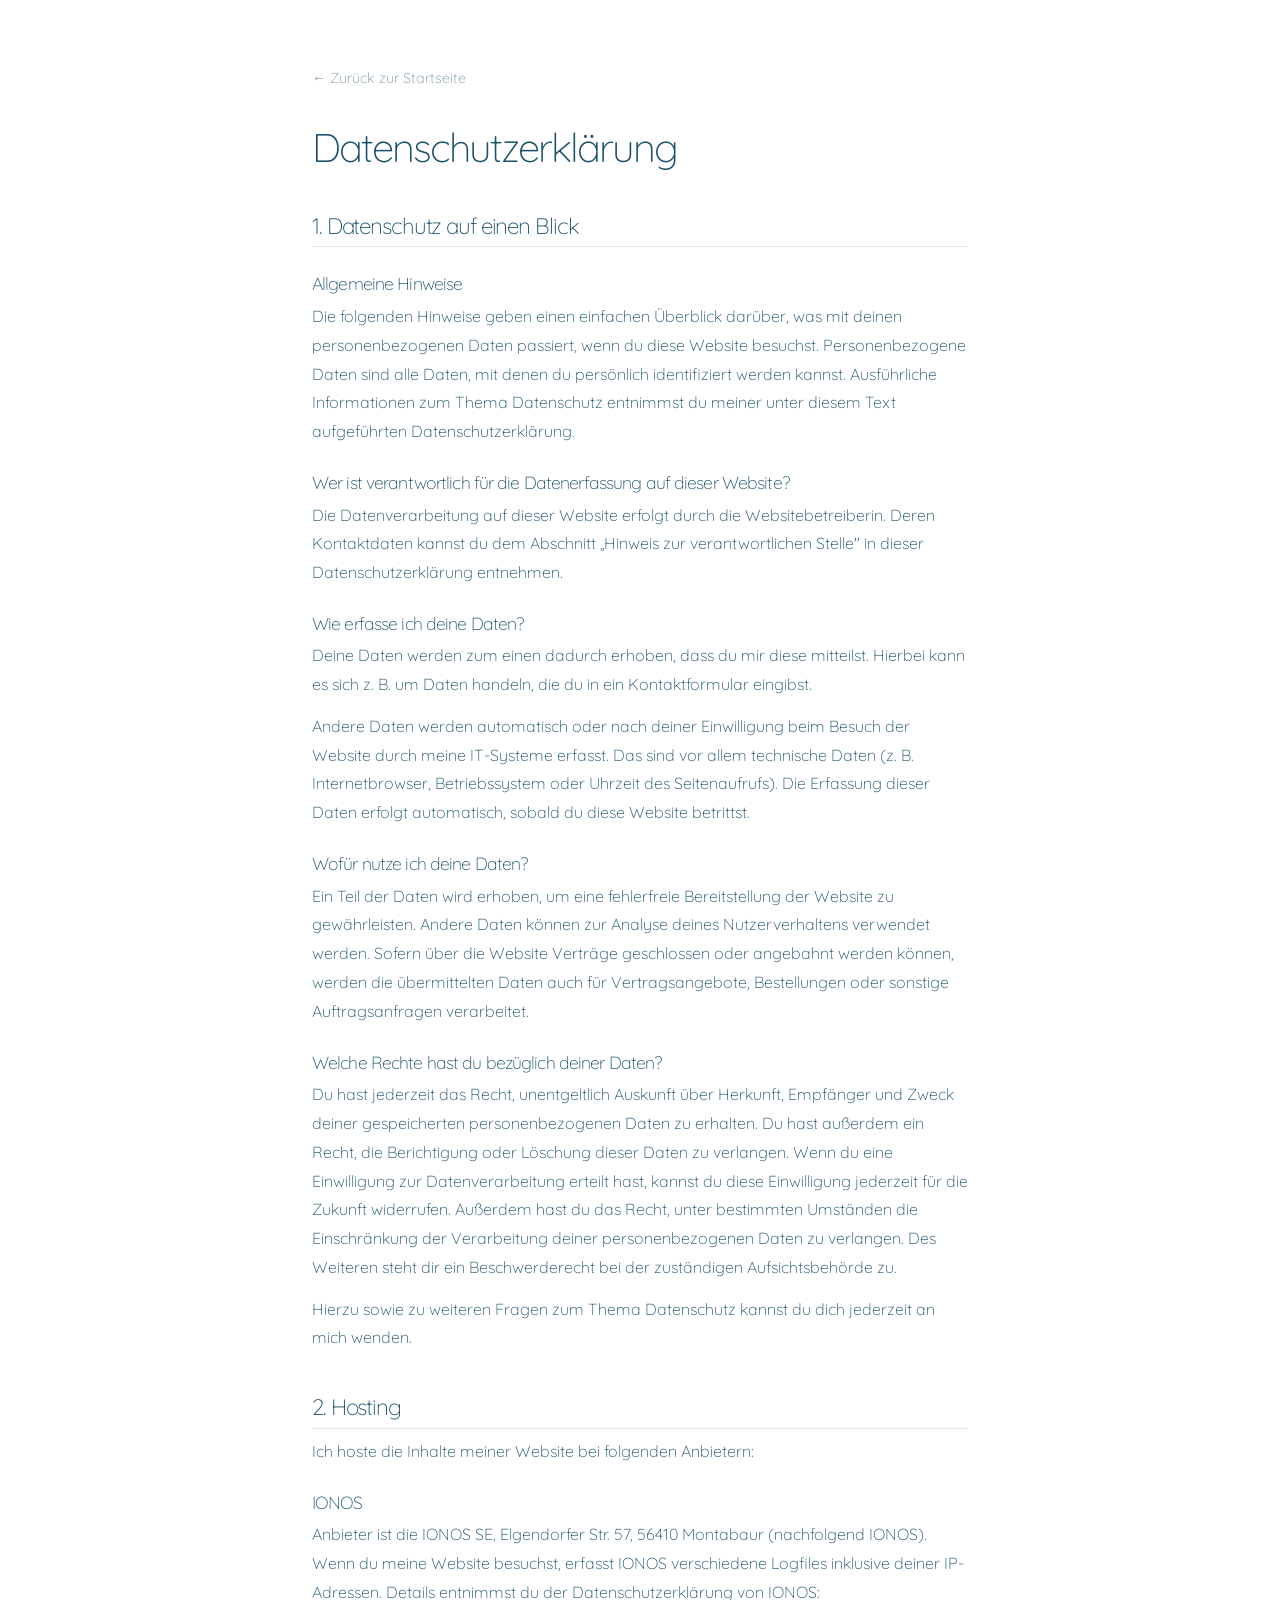
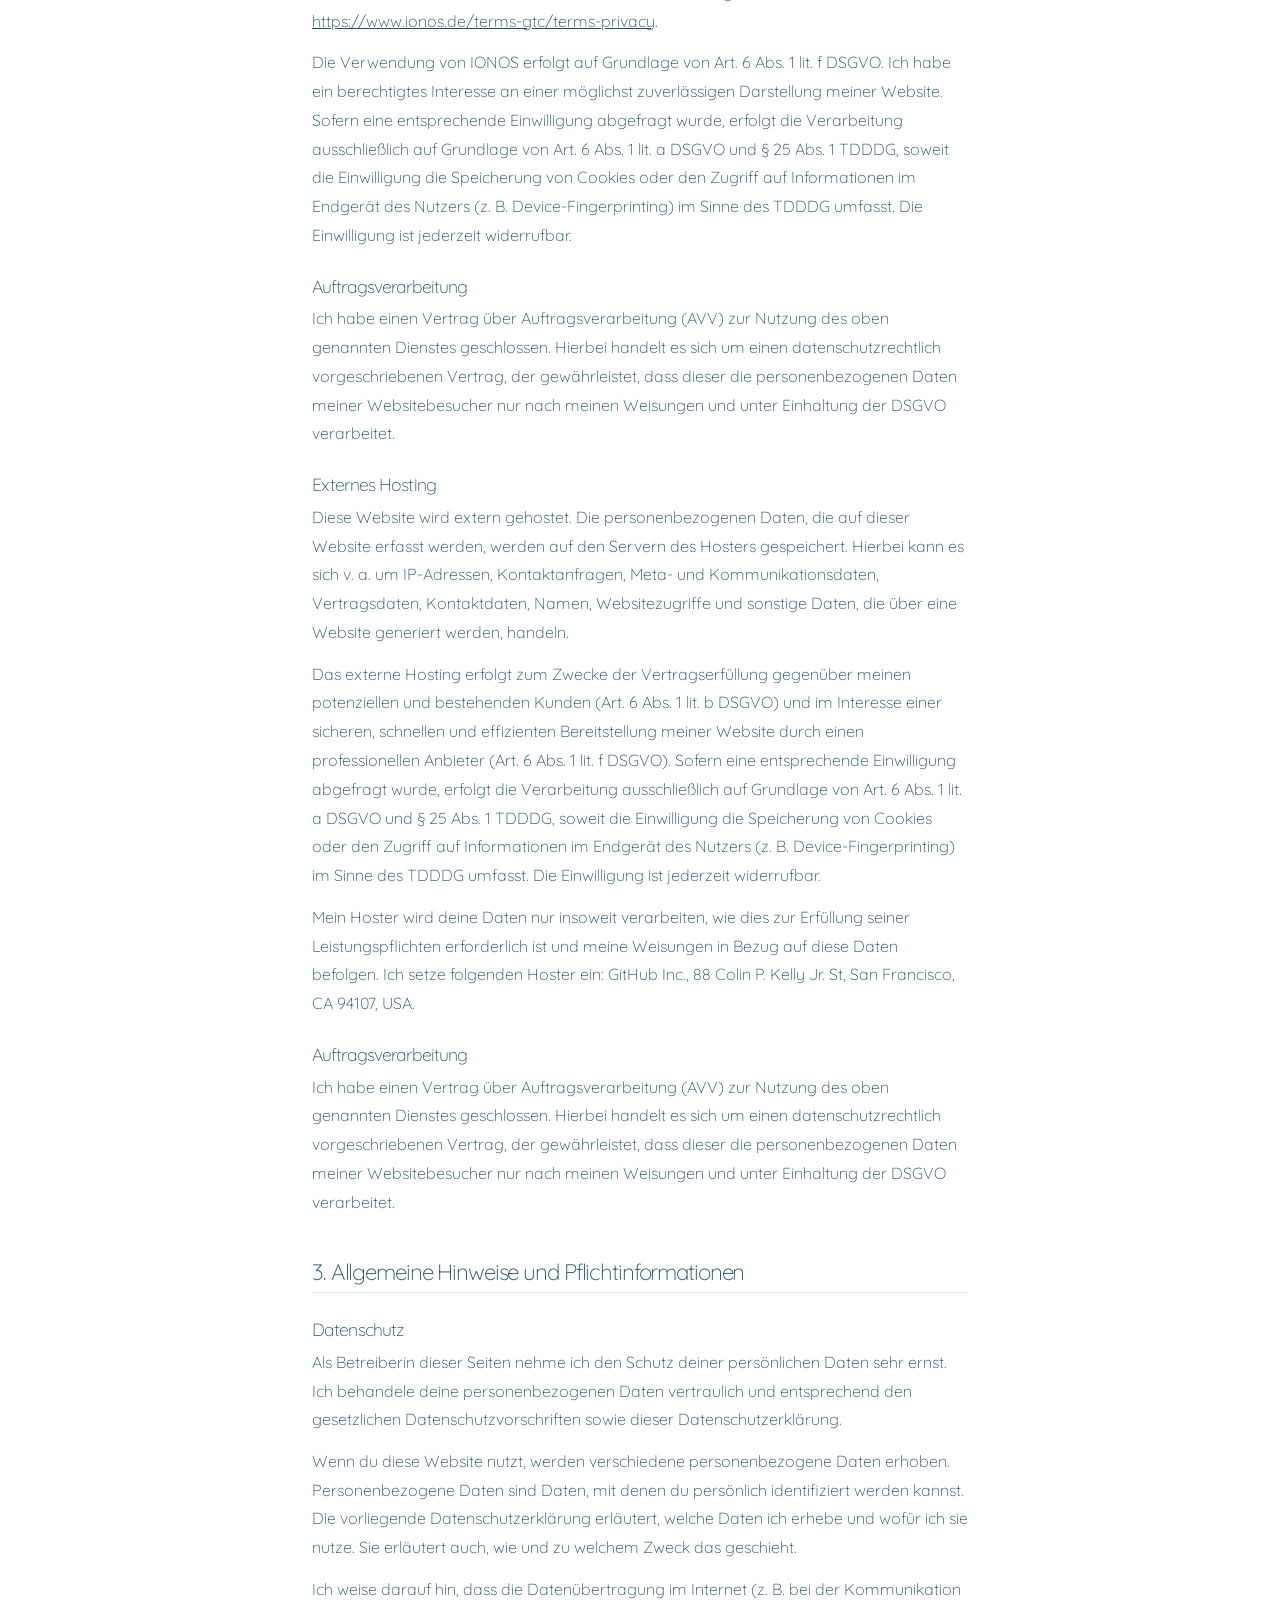
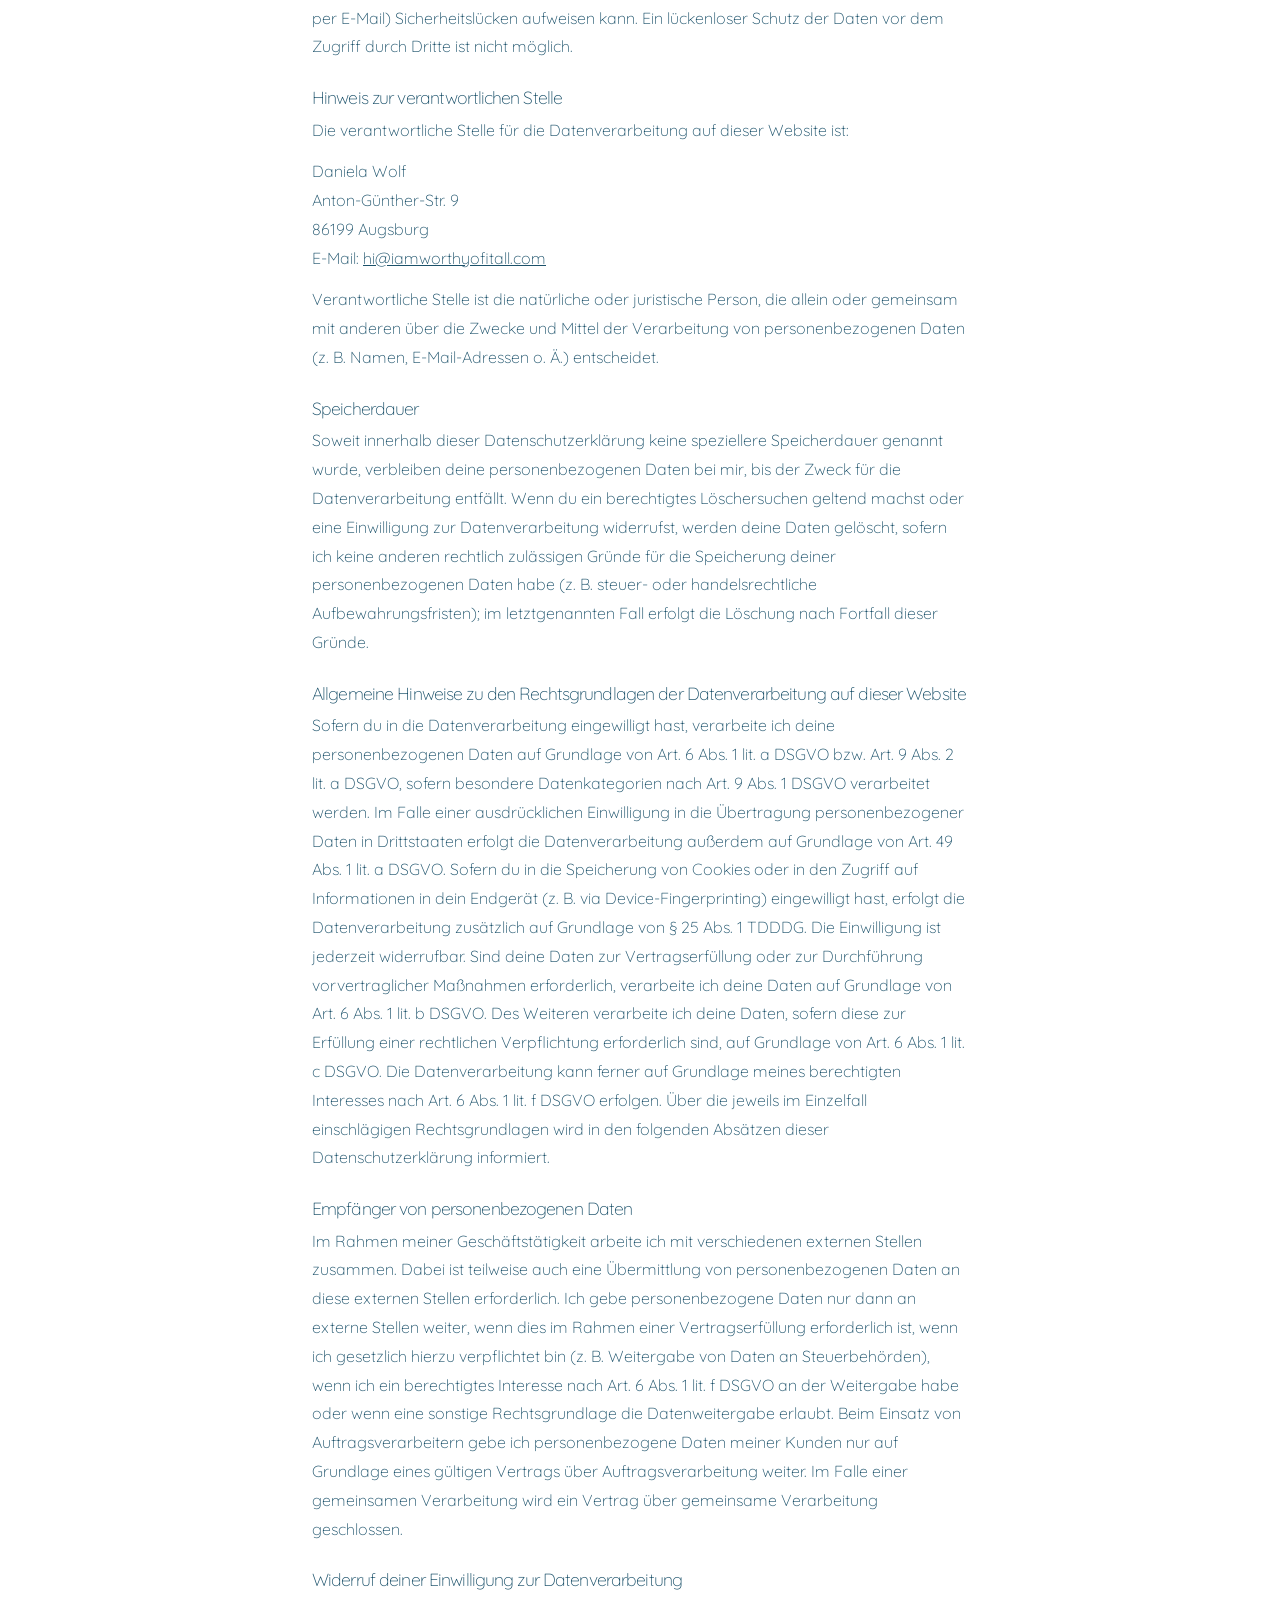
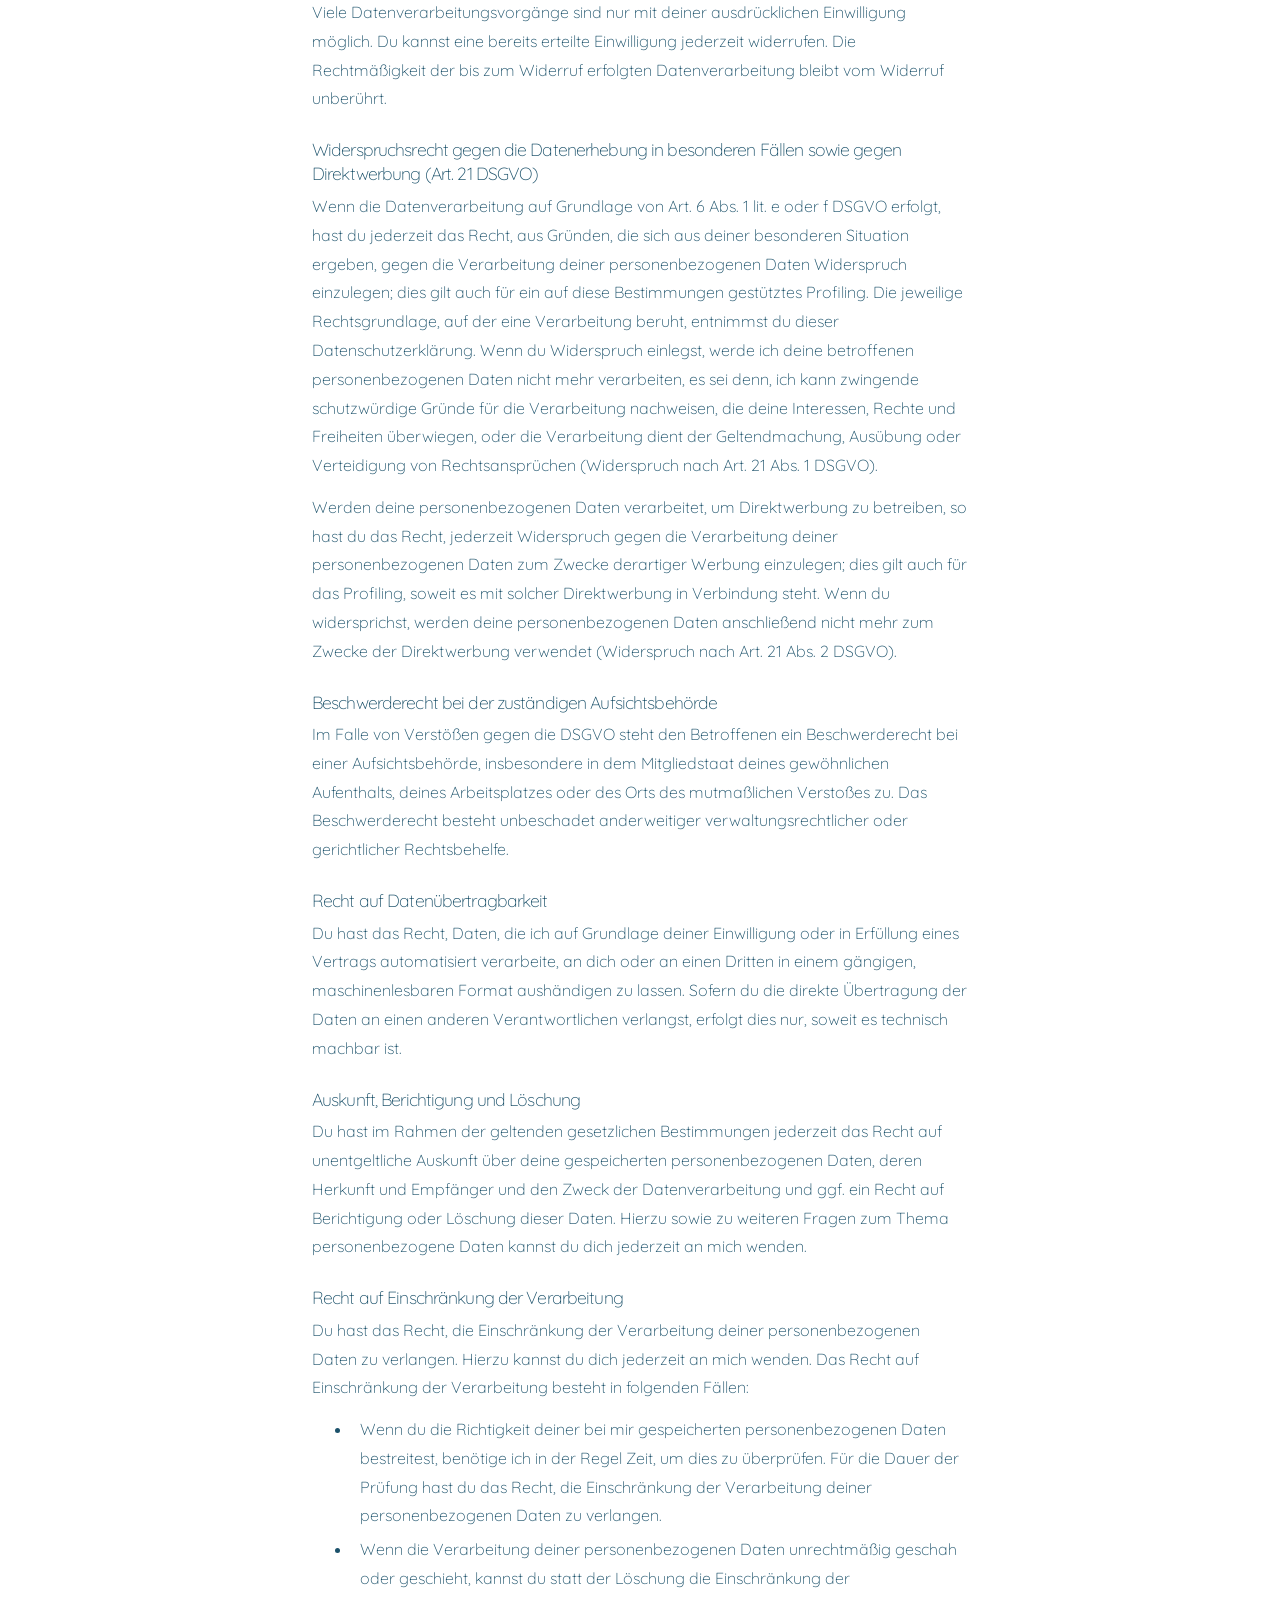
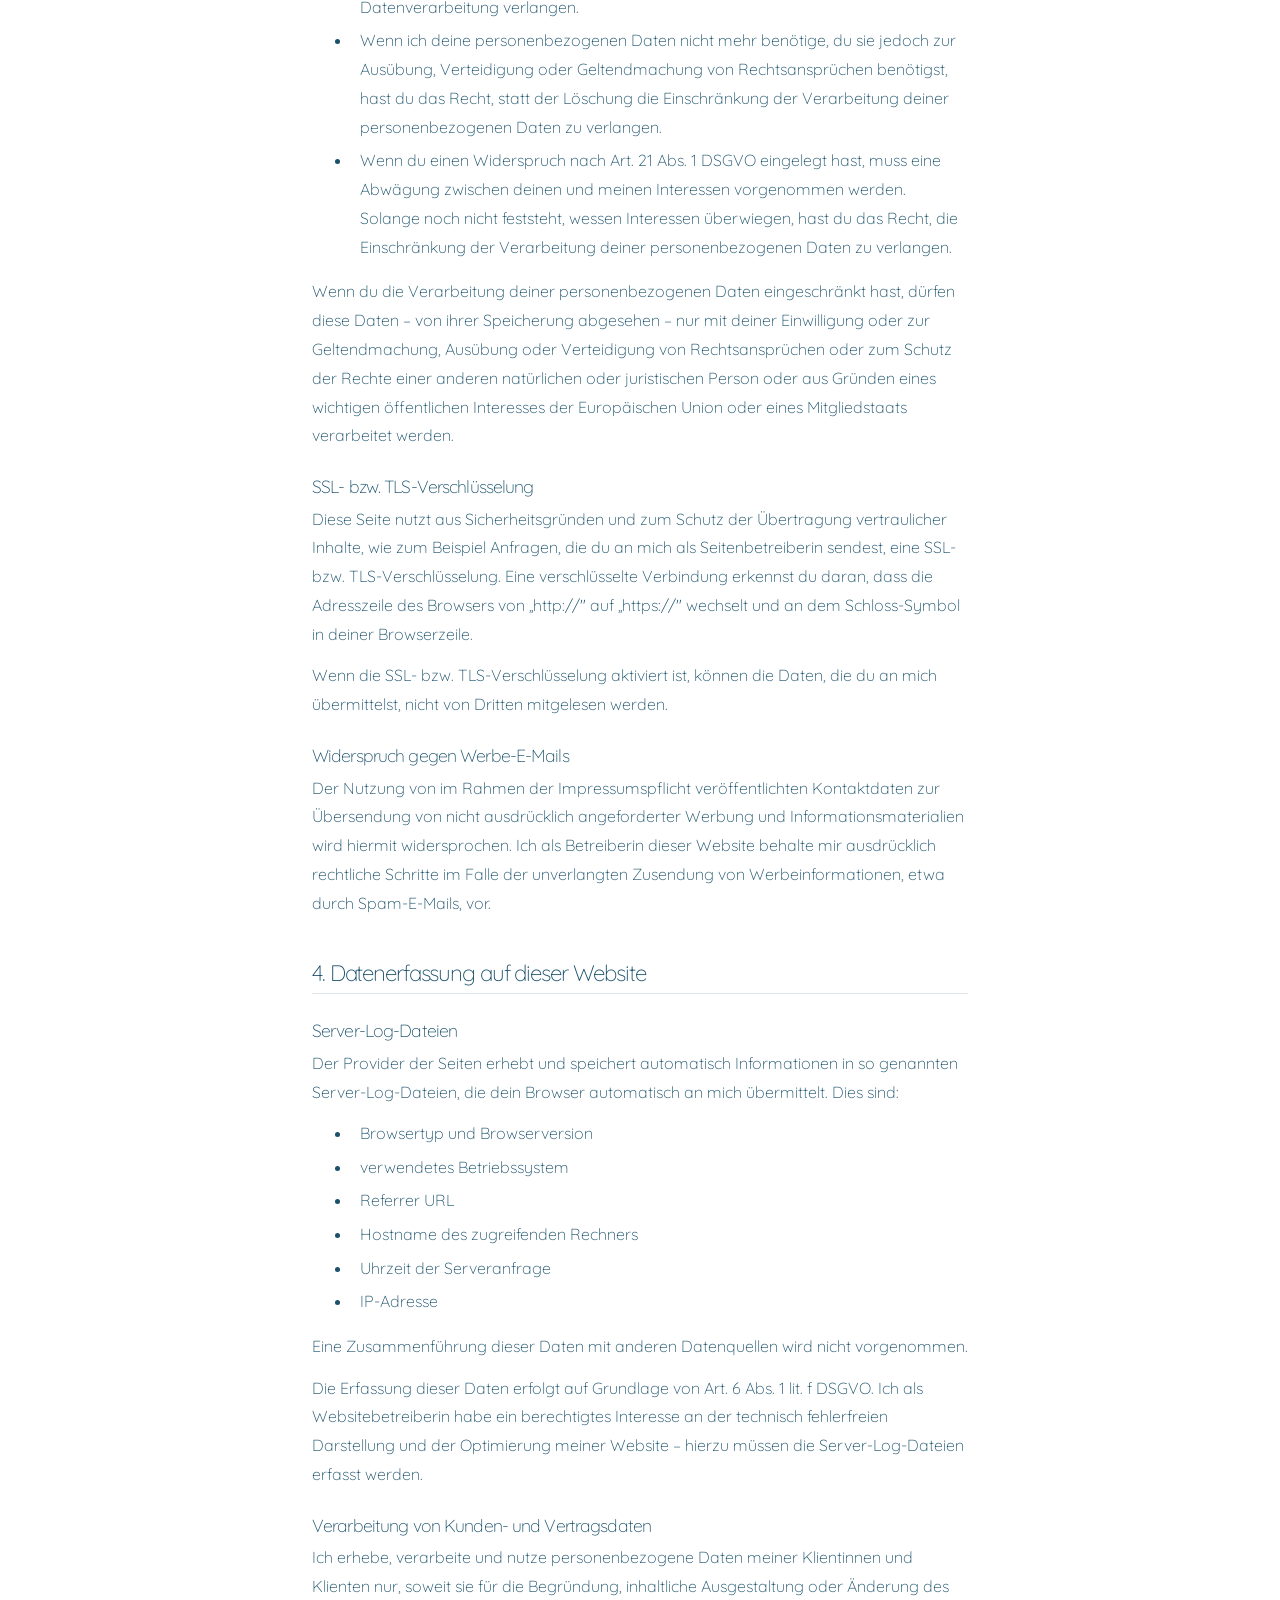
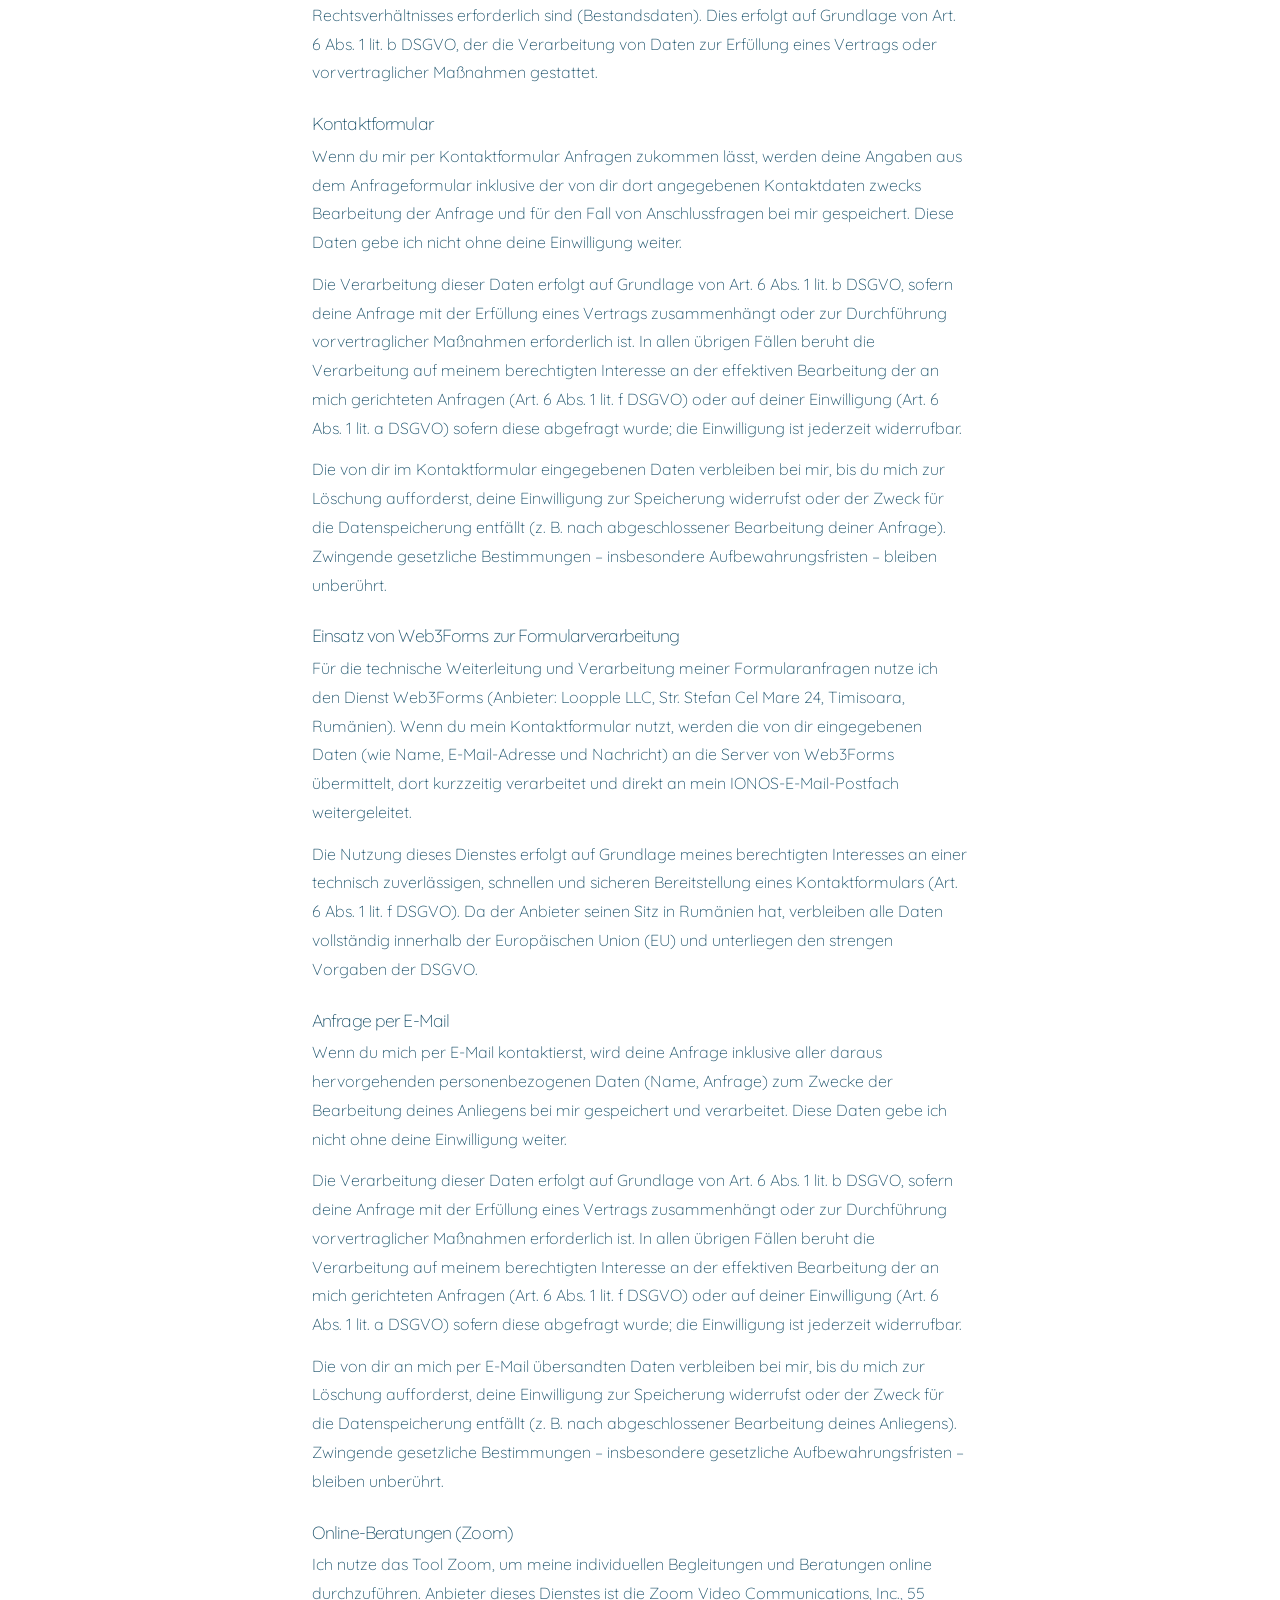
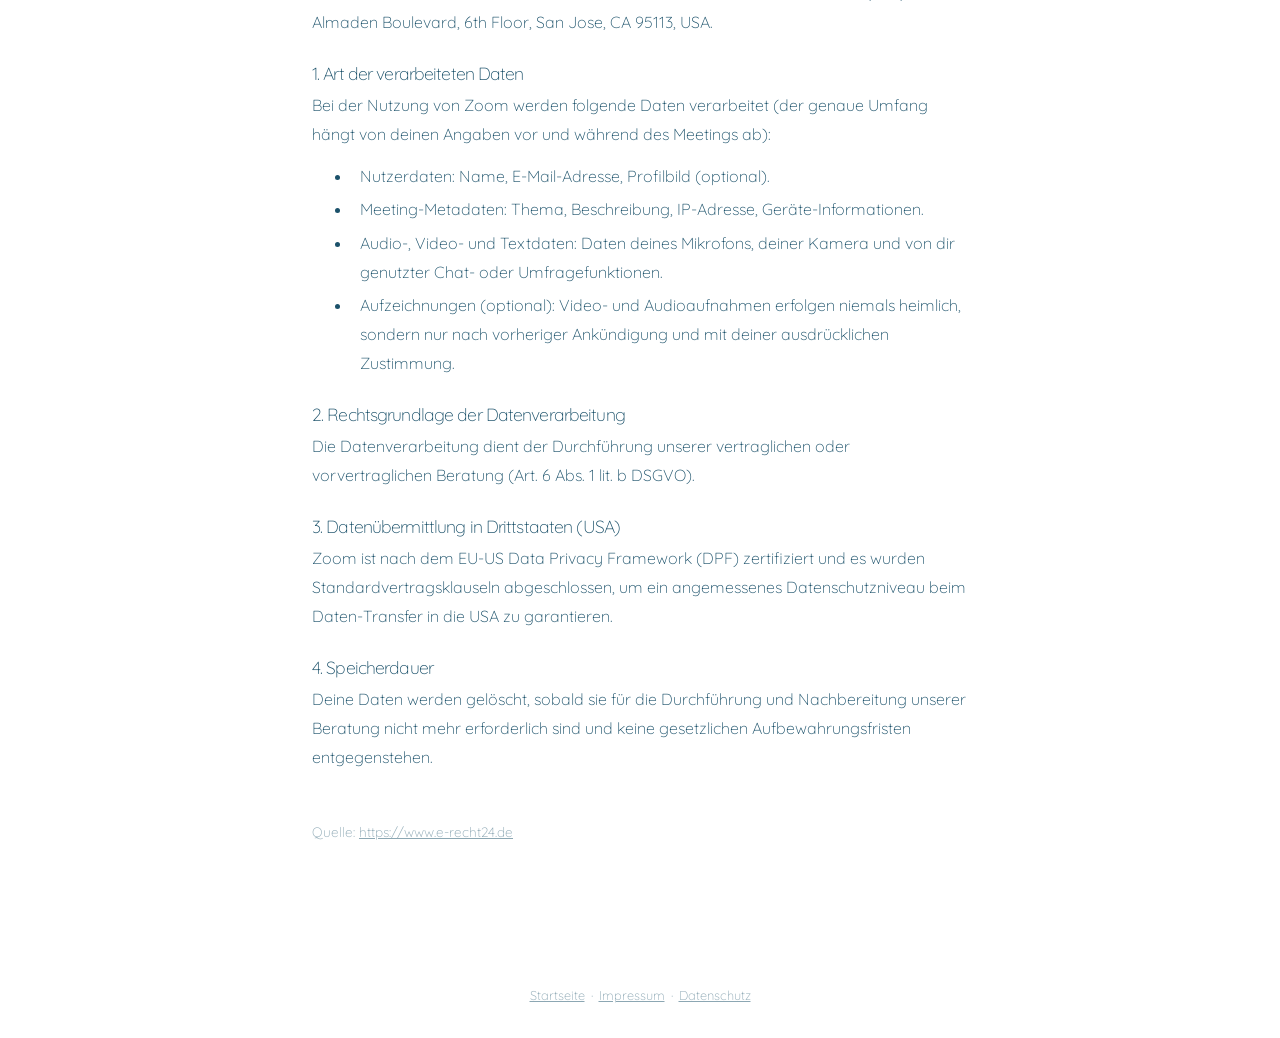
==== commit f4e2ec42: "Add files via upload" ====
--- a/datenschutz.html
+++ b/datenschutz.html
@@ -157,27 +157,26 @@
     <p>Die Verarbeitung dieser Daten erfolgt auf Grundlage von Art. 6 Abs. 1 lit. b DSGVO, sofern deine Anfrage mit der Erfüllung eines Vertrags zusammenhängt oder zur Durchführung vorvertraglicher Maßnahmen erforderlich ist. In allen übrigen Fällen beruht die Verarbeitung auf meinem berechtigten Interesse an der effektiven Bearbeitung der an mich gerichteten Anfragen (Art. 6 Abs. 1 lit. f DSGVO) oder auf deiner Einwilligung (Art. 6 Abs. 1 lit. a DSGVO) sofern diese abgefragt wurde; die Einwilligung ist jederzeit widerrufbar.</p>
     <p>Die von dir an mich per E-Mail übersandten Daten verbleiben bei mir, bis du mich zur Löschung aufforderst, deine Einwilligung zur Speicherung widerrufst oder der Zweck für die Datenspeicherung entfällt (z. B. nach abgeschlossener Bearbeitung deines Anliegens). Zwingende gesetzliche Bestimmungen – insbesondere gesetzliche Aufbewahrungsfristen – bleiben unberührt.</p>
 
-    <h3>Online-Meetings und Videokonferenzen (Zoom)</h3>
-    <p>Ich nutze das Tool Zoom, um Online-Meetings, Videokonferenzen oder Beratungsgespräche durchzuführen. Anbieter dieses Dienstes ist die Zoom Video Communications, Inc., 55 Almaden Boulevard, 6th Floor, San Jose, CA 95113, USA.</p>
+    <h3>Online-Beratungen (Zoom)</h3>
+    <p>Ich nutze das Tool Zoom, um meine individuellen Begleitungen und Beratungen online durchzuführen. Anbieter dieses Dienstes ist die Zoom Video Communications, Inc., 55 Almaden Boulevard, 6th Floor, San Jose, CA 95113, USA.</p>
 
     <h3>1. Art der verarbeiteten Daten</h3>
-    <p>Bei der Nutzung von Zoom werden verschiedene Datenarten verarbeitet. Der Umfang der Daten hängt unter anderem davon ab, welche Angaben zu Daten du vor bzw. bei der Teilnahme an einem Online-Meeting machst. Folgende Daten können verarbeitet werden:</p>
+    <p>Bei der Nutzung von Zoom werden folgende Daten verarbeitet (der genaue Umfang hängt von deinen Angaben vor und während des Meetings ab):</p>
     <ul>
-      <li>Angaben zum Nutzer: Vorname, Nachname, E-Mail-Adresse, Profilbild (optional).</li>
-      <li>Meeting-Metadaten: Thema, Beschreibung (optional), Teilnehmer-IP-Adressen, Geräte-/Hardware-Informationen.</li>
-      <li>Bei Aufzeichnungen (optional): MP4-Datei aller Video-, Audio- und Präsentationsaufnahmen. Eine Aufzeichnung erfolgt niemals heimlich, sondern wird dir im Vorfeld angekündigt und bedarf deiner Zustimmung.</li>
-      <li>Text-, Audio- und Videodaten: Du hast ggf. die Möglichkeit, in einem Online-Meeting die Chat-, Fragen- oder Umfragefunktionen zu nutzen. Insoweit werden die von dir gemachten Texteingaben verarbeitet, um diese im Online-Meeting anzuzeigen. Um die Anzeige von Video und die Wiedergabe von Audio zu ermöglichen, werden entsprechend während der Dauer des Meetings die Daten vom Mikrofon deines Endgeräts sowie von einer etwaigen Videokamera des Endgeräts verarbeitet.</li>
+      <li>Nutzerdaten: Name, E-Mail-Adresse, Profilbild (optional).</li>
+      <li>Meeting-Metadaten: Thema, Beschreibung, IP-Adresse, Geräte-Informationen.</li>
+      <li>Audio-, Video- und Textdaten: Daten deines Mikrofons, deiner Kamera und von dir genutzter Chat- oder Umfragefunktionen.</li>
+      <li>Aufzeichnungen (optional): Video- und Audioaufnahmen erfolgen niemals heimlich, sondern nur nach vorheriger Ankündigung und mit deiner ausdrücklichen Zustimmung.</li>
     </ul>
 
     <h3>2. Rechtsgrundlage der Datenverarbeitung</h3>
-    <p>Die Datenverarbeitung erfolgt auf Grundlage von Art. 6 Abs. 1 lit. b DSGVO, sofern das Meeting im Rahmen einer Vertragsanbahnung (z. B. Erstgespräch für ein Coaching) oder zur Erfüllung eines bestehenden Vertrages durchgeführt wird.</p>
-    <p>Soweit keine vertragliche Beziehung besteht, beruht die Verarbeitung auf meinem berechtigten Interesse an einer schnellen, modernen und ortsunabhängigen Kommunikation mit Interessenten und Partnern (Art. 6 Abs. 1 lit. f DSGVO).</p>
+    <p>Die Datenverarbeitung dient der Durchführung unserer vertraglichen oder vorvertraglichen Beratung (Art. 6 Abs. 1 lit. b DSGVO).</p>
 
     <h3>3. Datenübermittlung in Drittstaaten (USA)</h3>
-    <p>Zoom ist ein Anbieter aus den USA. Bei der Nutzung des Dienstes kann nicht ausgeschlossen werden, dass personenbezogene Daten auf Server in die USA übertragen werden. Die Datenübermittlung in die USA ist jedoch rechtlich abgesichert: Zoom Video Communications, Inc. ist nach dem EU-US Data Privacy Framework (DPF) zertifiziert. Zudem wurden Standardvertragsklauseln (SCC) abgeschlossen, um ein angemessenes Datenschutzniveau zu garantieren.</p>
+    <p>Zoom ist nach dem EU-US Data Privacy Framework (DPF) zertifiziert und es wurden Standardvertragsklauseln abgeschlossen, um ein angemessenes Datenschutzniveau beim Daten-Transfer in die USA zu garantieren.</p>
 
     <h3>4. Speicherdauer</h3>
-    <p>Deine personenbezogenen Daten werden gelöscht, sobald der Zweck für die Datenverarbeitung entfällt (z. B. nach Abschluss und Nachbereitung unseres Videogesprächs) und keine gesetzlichen Aufbewahrungsfristen entgegenstehen.</p>
+    <p>Deine Daten werden gelöscht, sobald sie für die Durchführung und Nachbereitung unserer Beratung nicht mehr erforderlich sind und keine gesetzlichen Aufbewahrungsfristen entgegenstehen.</p>
 
     <p style="margin-top: 3rem; font-size: 0.85rem; opacity: 0.5;">Quelle: <a href="https://www.e-recht24.de" target="_blank">https://www.e-recht24.de</a></p>
 
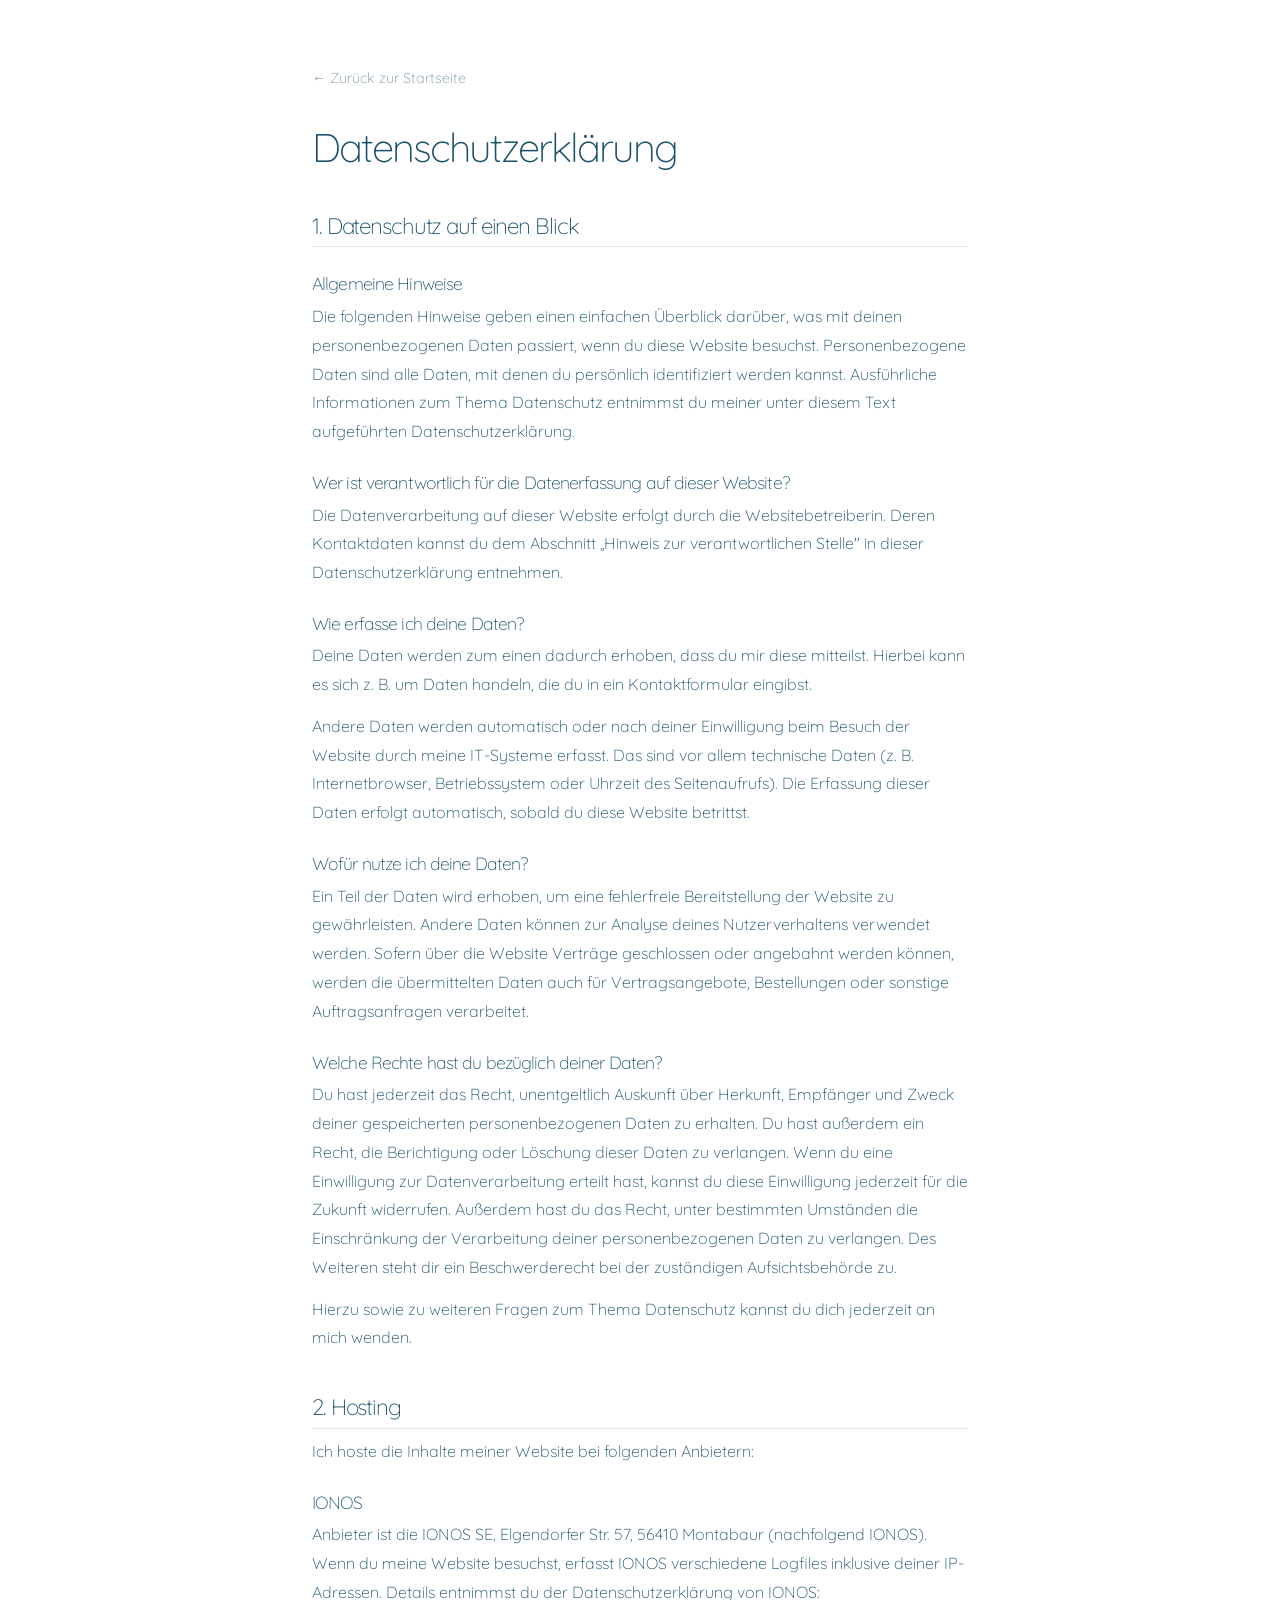
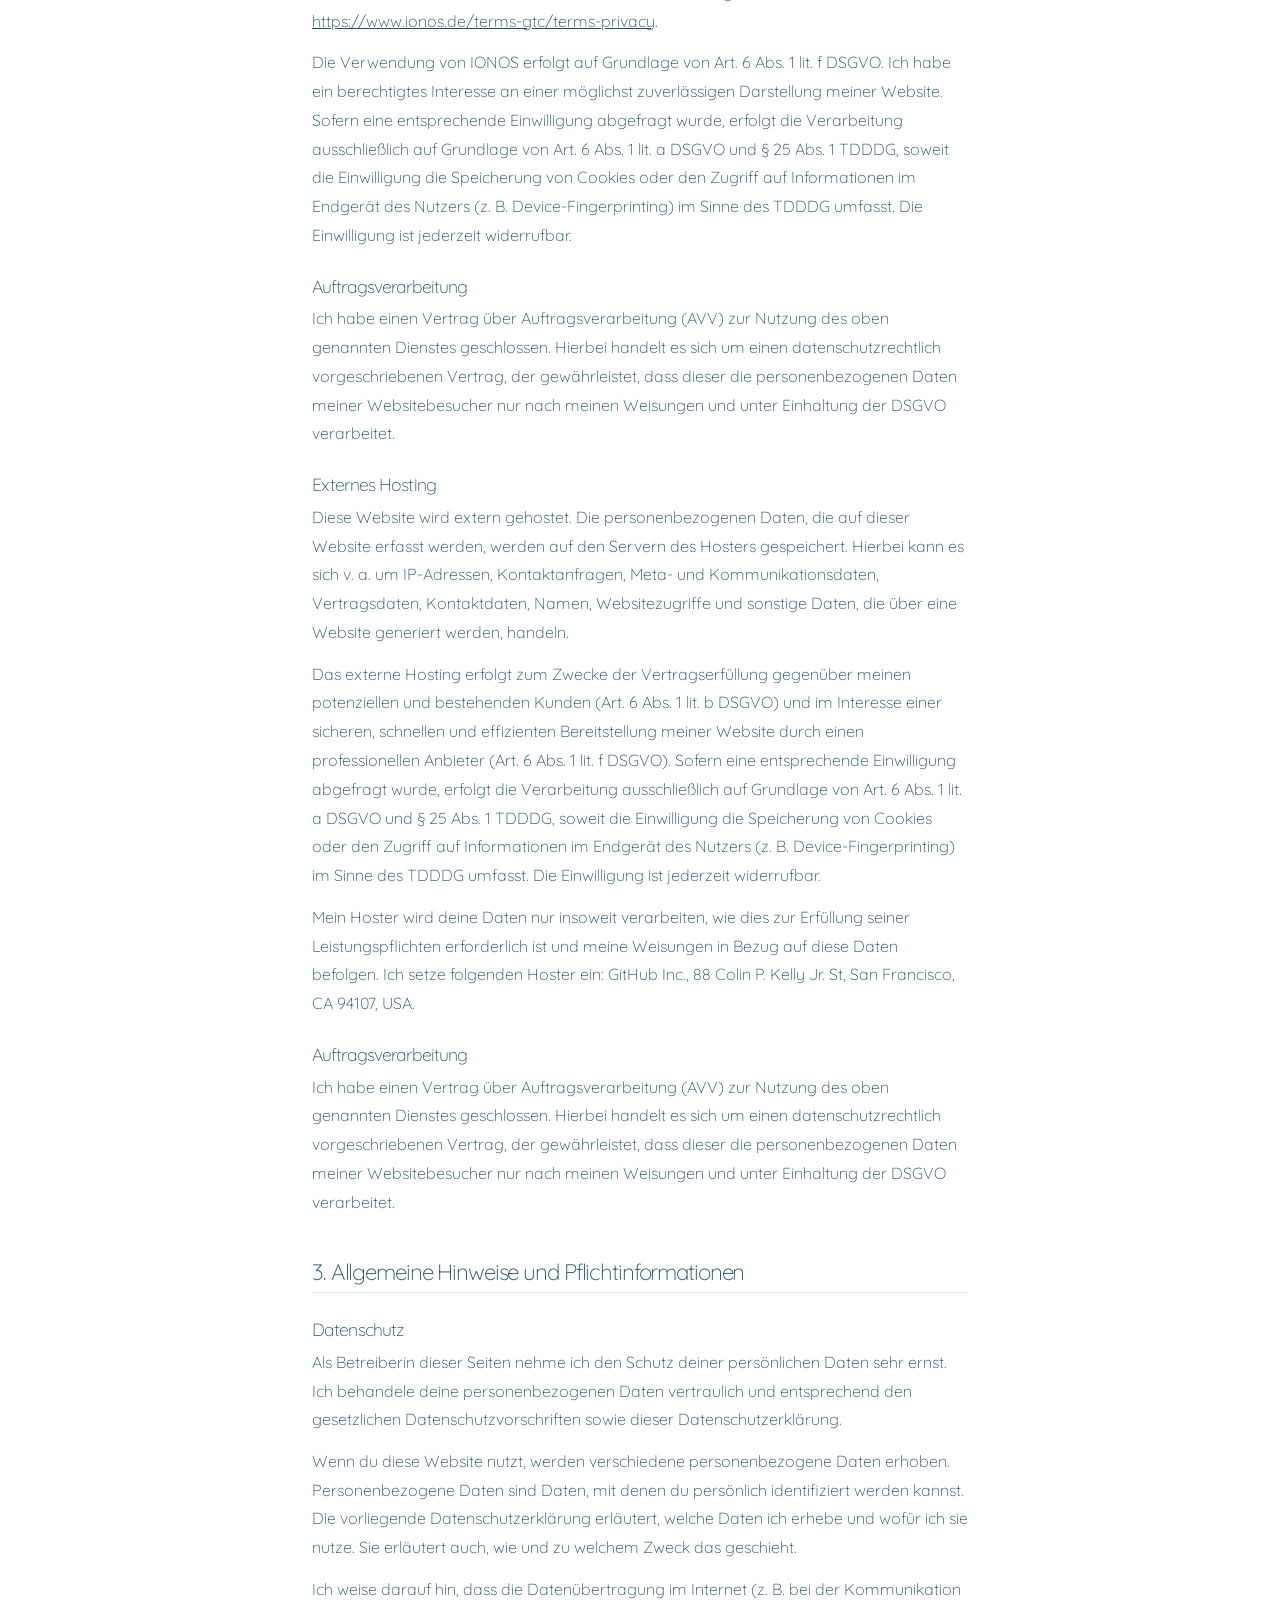
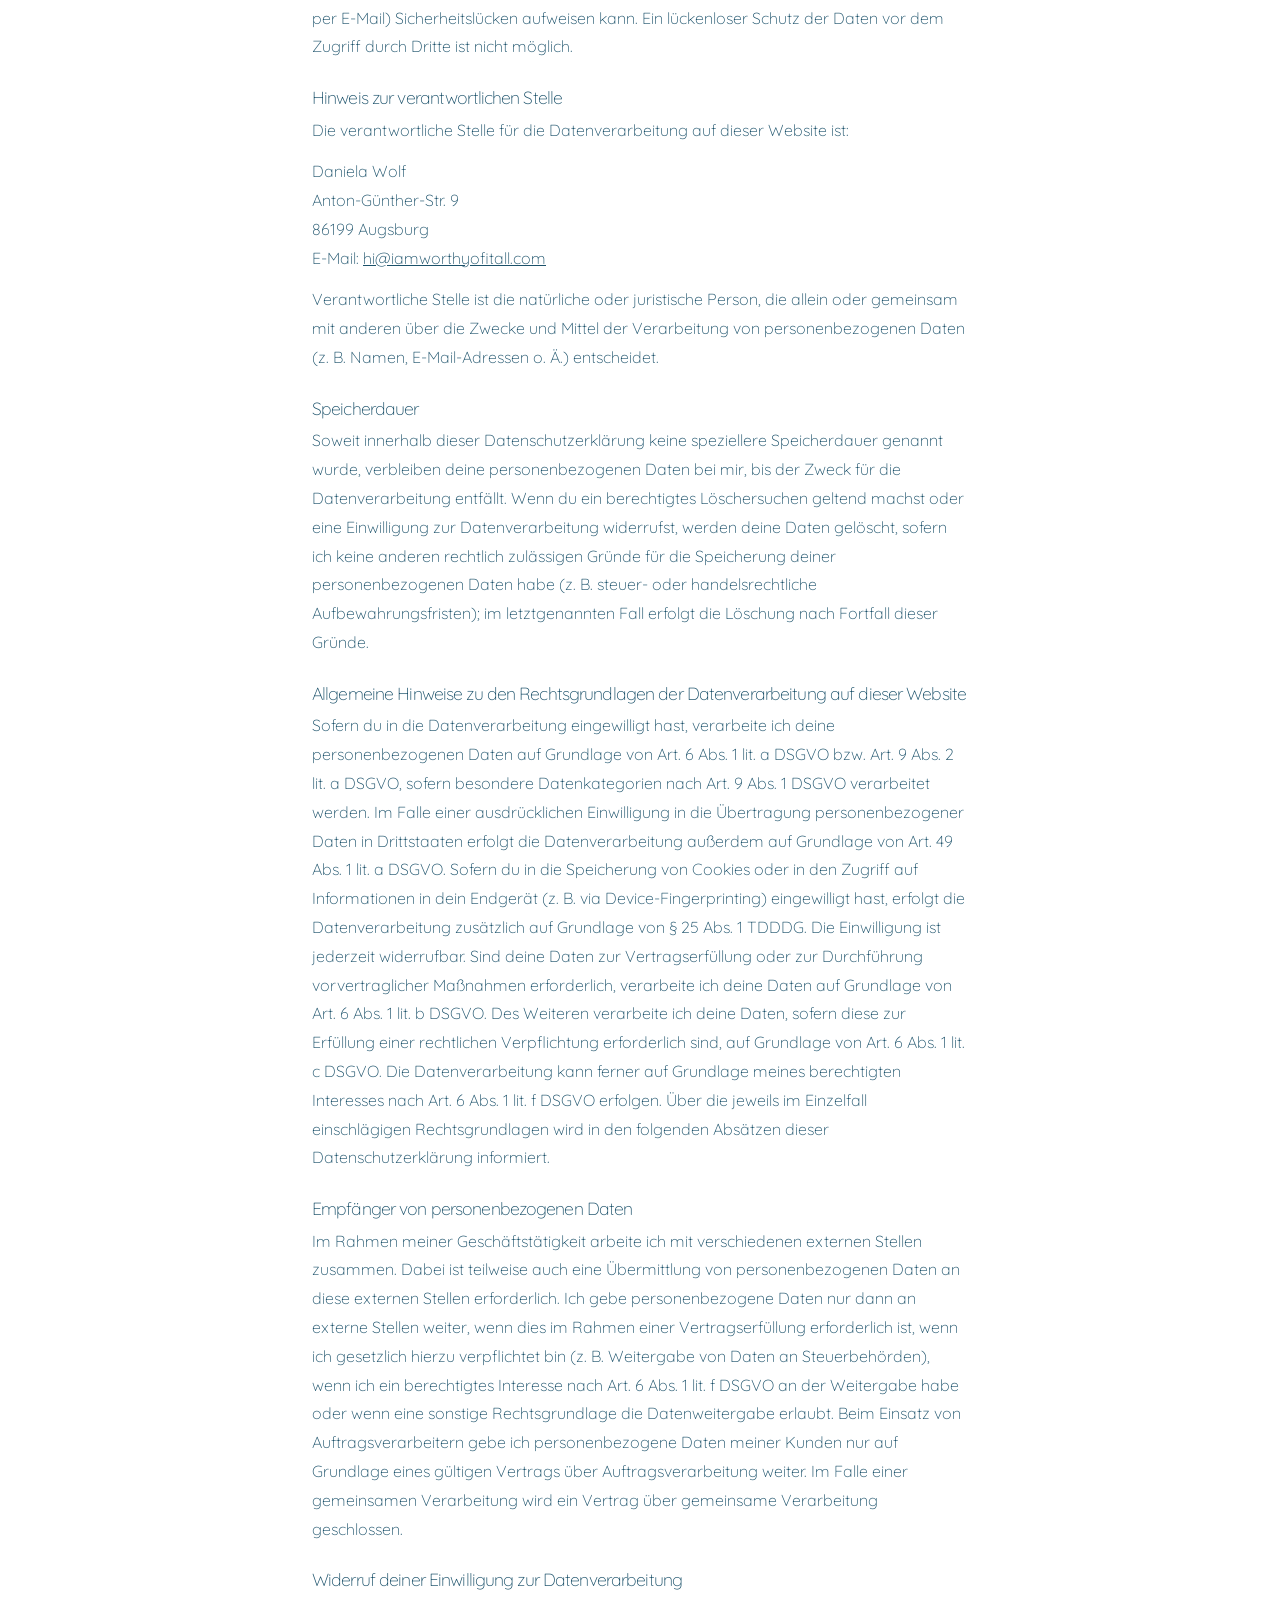
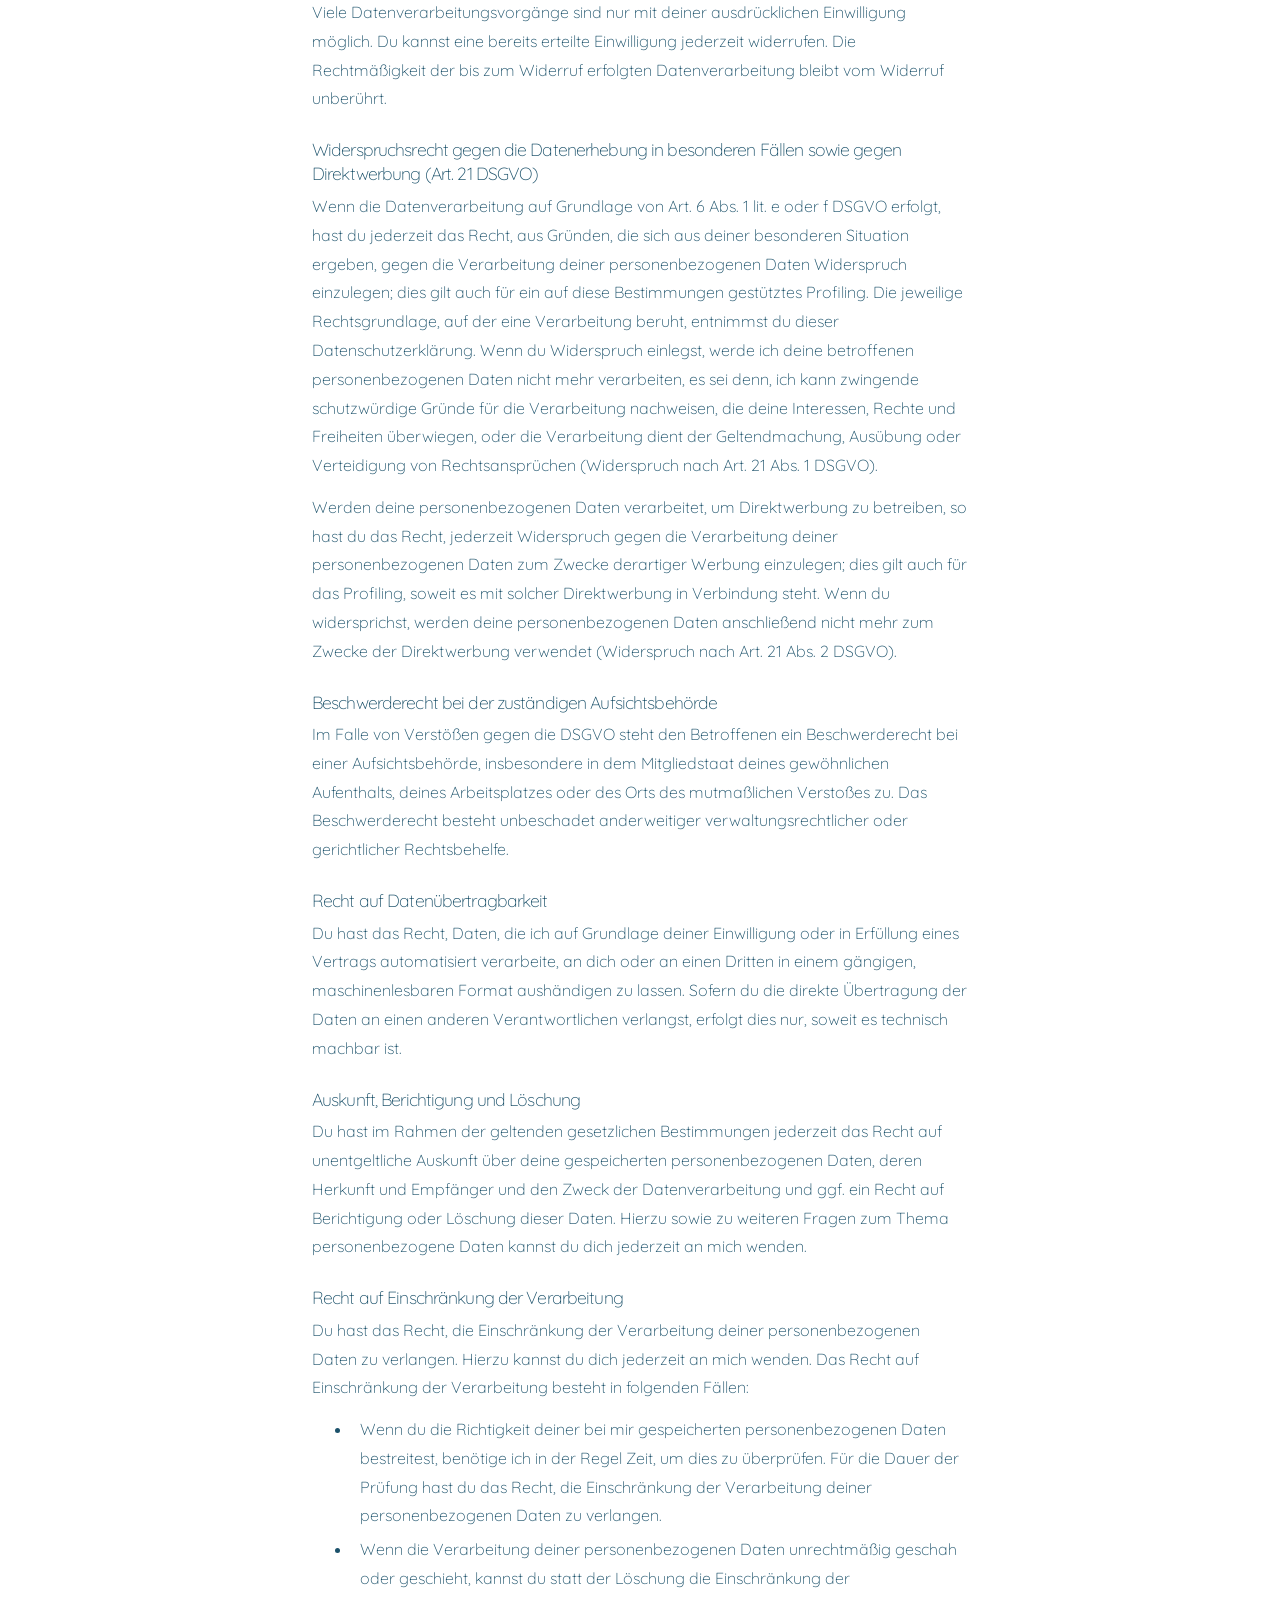
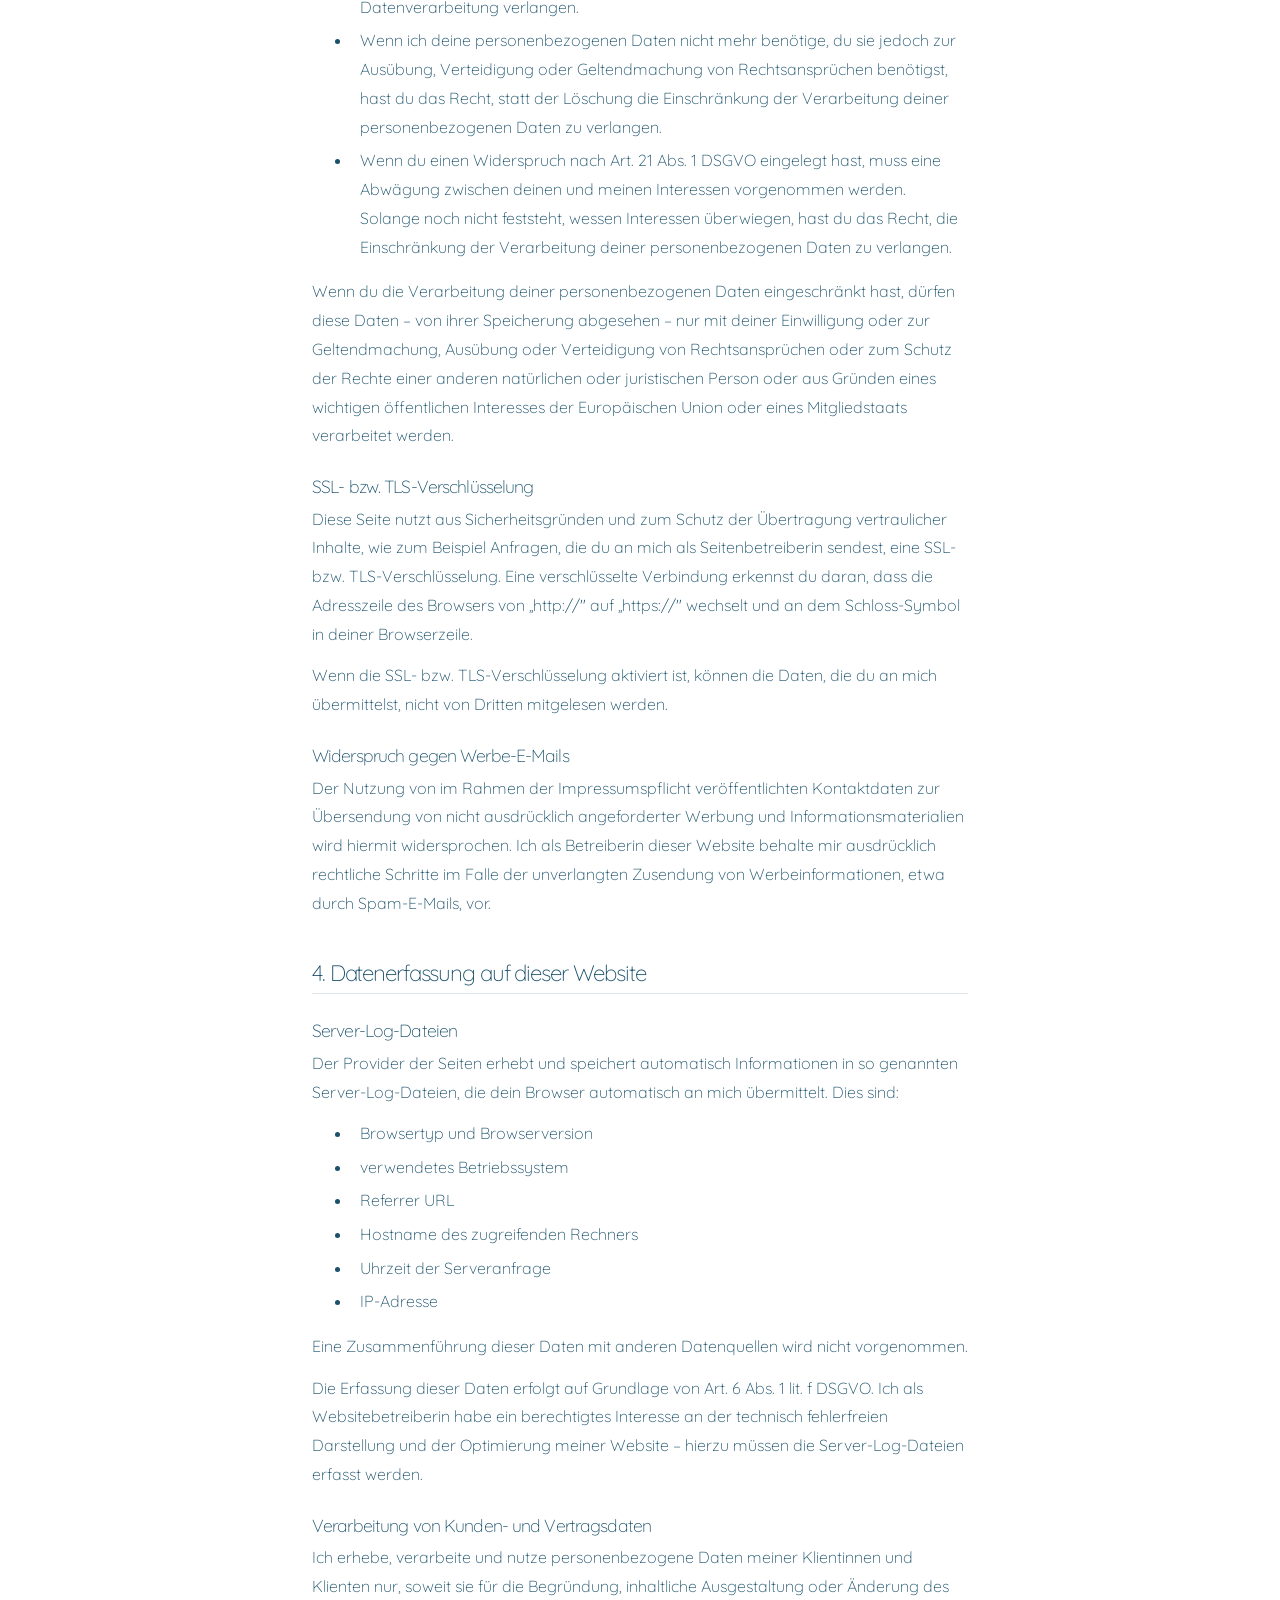
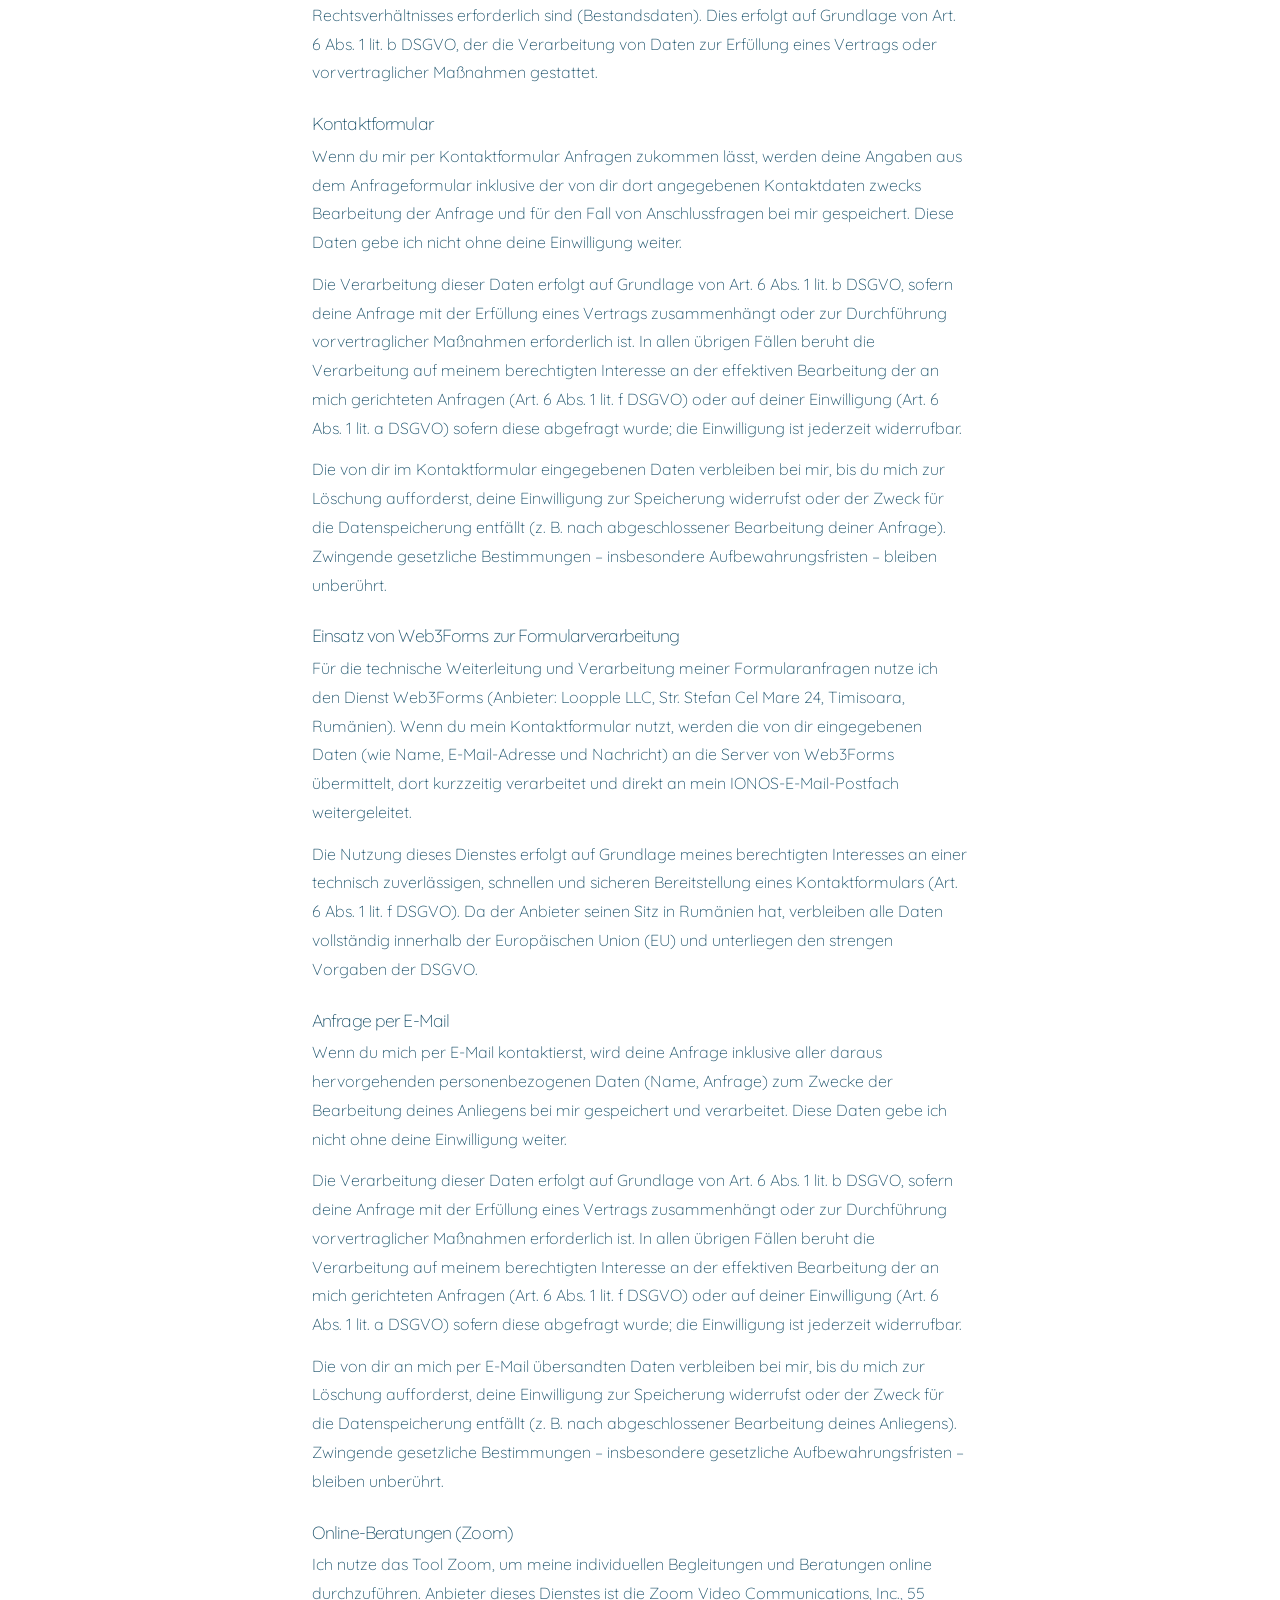
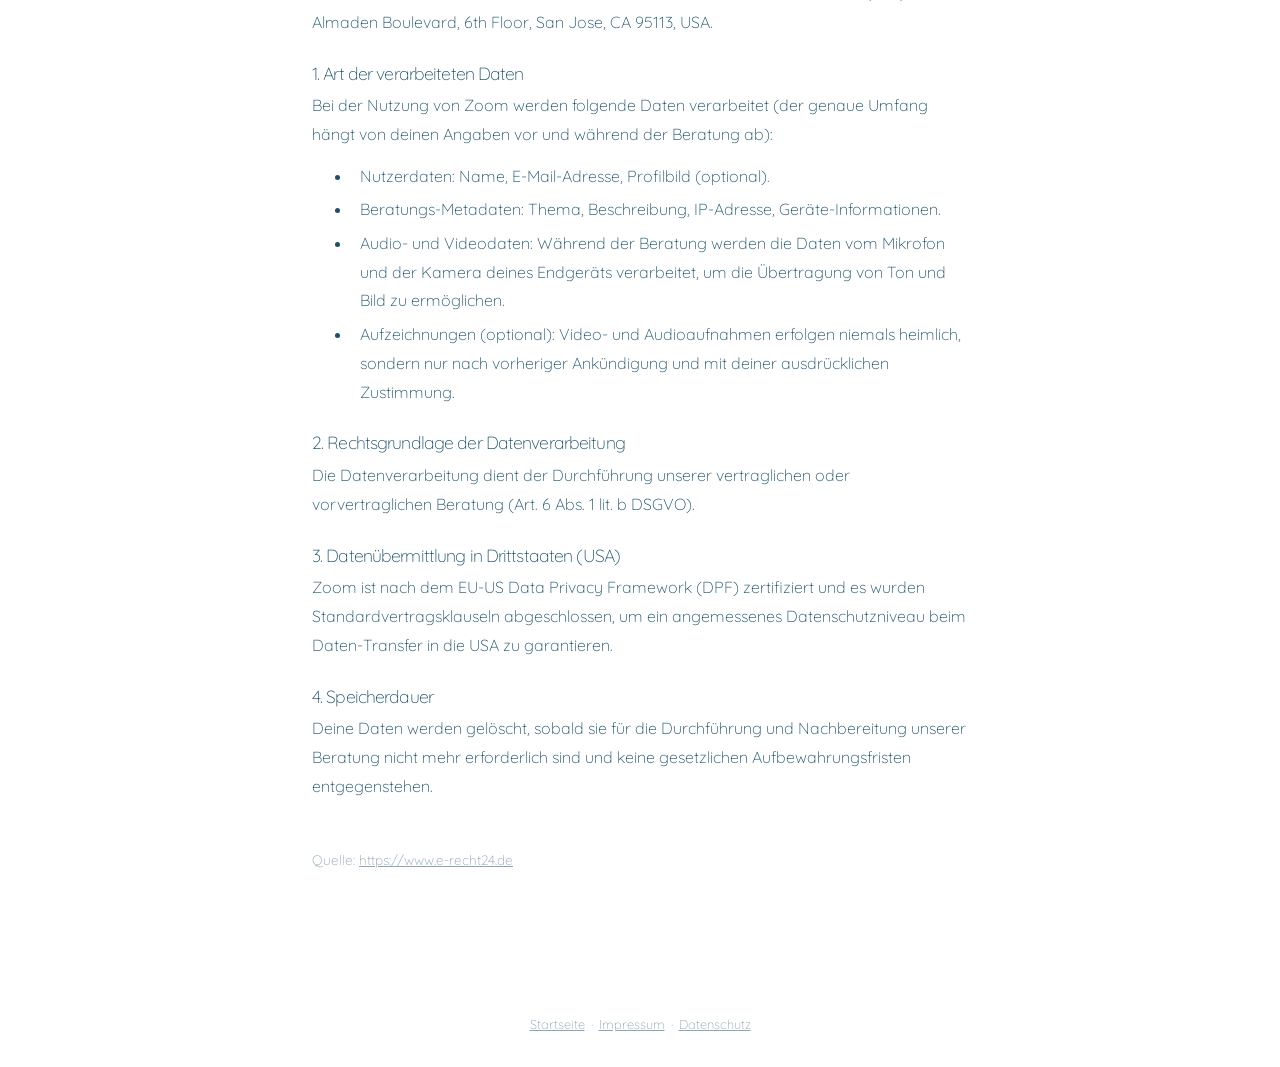
==== commit fc0d2ccc: "Add files via upload" ====
--- a/datenschutz.html
+++ b/datenschutz.html
@@ -161,11 +161,11 @@
     <p>Ich nutze das Tool Zoom, um meine individuellen Begleitungen und Beratungen online durchzuführen. Anbieter dieses Dienstes ist die Zoom Video Communications, Inc., 55 Almaden Boulevard, 6th Floor, San Jose, CA 95113, USA.</p>
 
     <h3>1. Art der verarbeiteten Daten</h3>
-    <p>Bei der Nutzung von Zoom werden folgende Daten verarbeitet (der genaue Umfang hängt von deinen Angaben vor und während des Meetings ab):</p>
+    <p>Bei der Nutzung von Zoom werden folgende Daten verarbeitet (der genaue Umfang hängt von deinen Angaben vor und während der Beratung ab):</p>
     <ul>
       <li>Nutzerdaten: Name, E-Mail-Adresse, Profilbild (optional).</li>
-      <li>Meeting-Metadaten: Thema, Beschreibung, IP-Adresse, Geräte-Informationen.</li>
-      <li>Audio-, Video- und Textdaten: Daten deines Mikrofons, deiner Kamera und von dir genutzter Chat- oder Umfragefunktionen.</li>
+      <li>Beratungs-Metadaten: Thema, Beschreibung, IP-Adresse, Geräte-Informationen.</li>
+      <li>Audio- und Videodaten: Während der Beratung werden die Daten vom Mikrofon und der Kamera deines Endgeräts verarbeitet, um die Übertragung von Ton und Bild zu ermöglichen.</li>
       <li>Aufzeichnungen (optional): Video- und Audioaufnahmen erfolgen niemals heimlich, sondern nur nach vorheriger Ankündigung und mit deiner ausdrücklichen Zustimmung.</li>
     </ul>
 
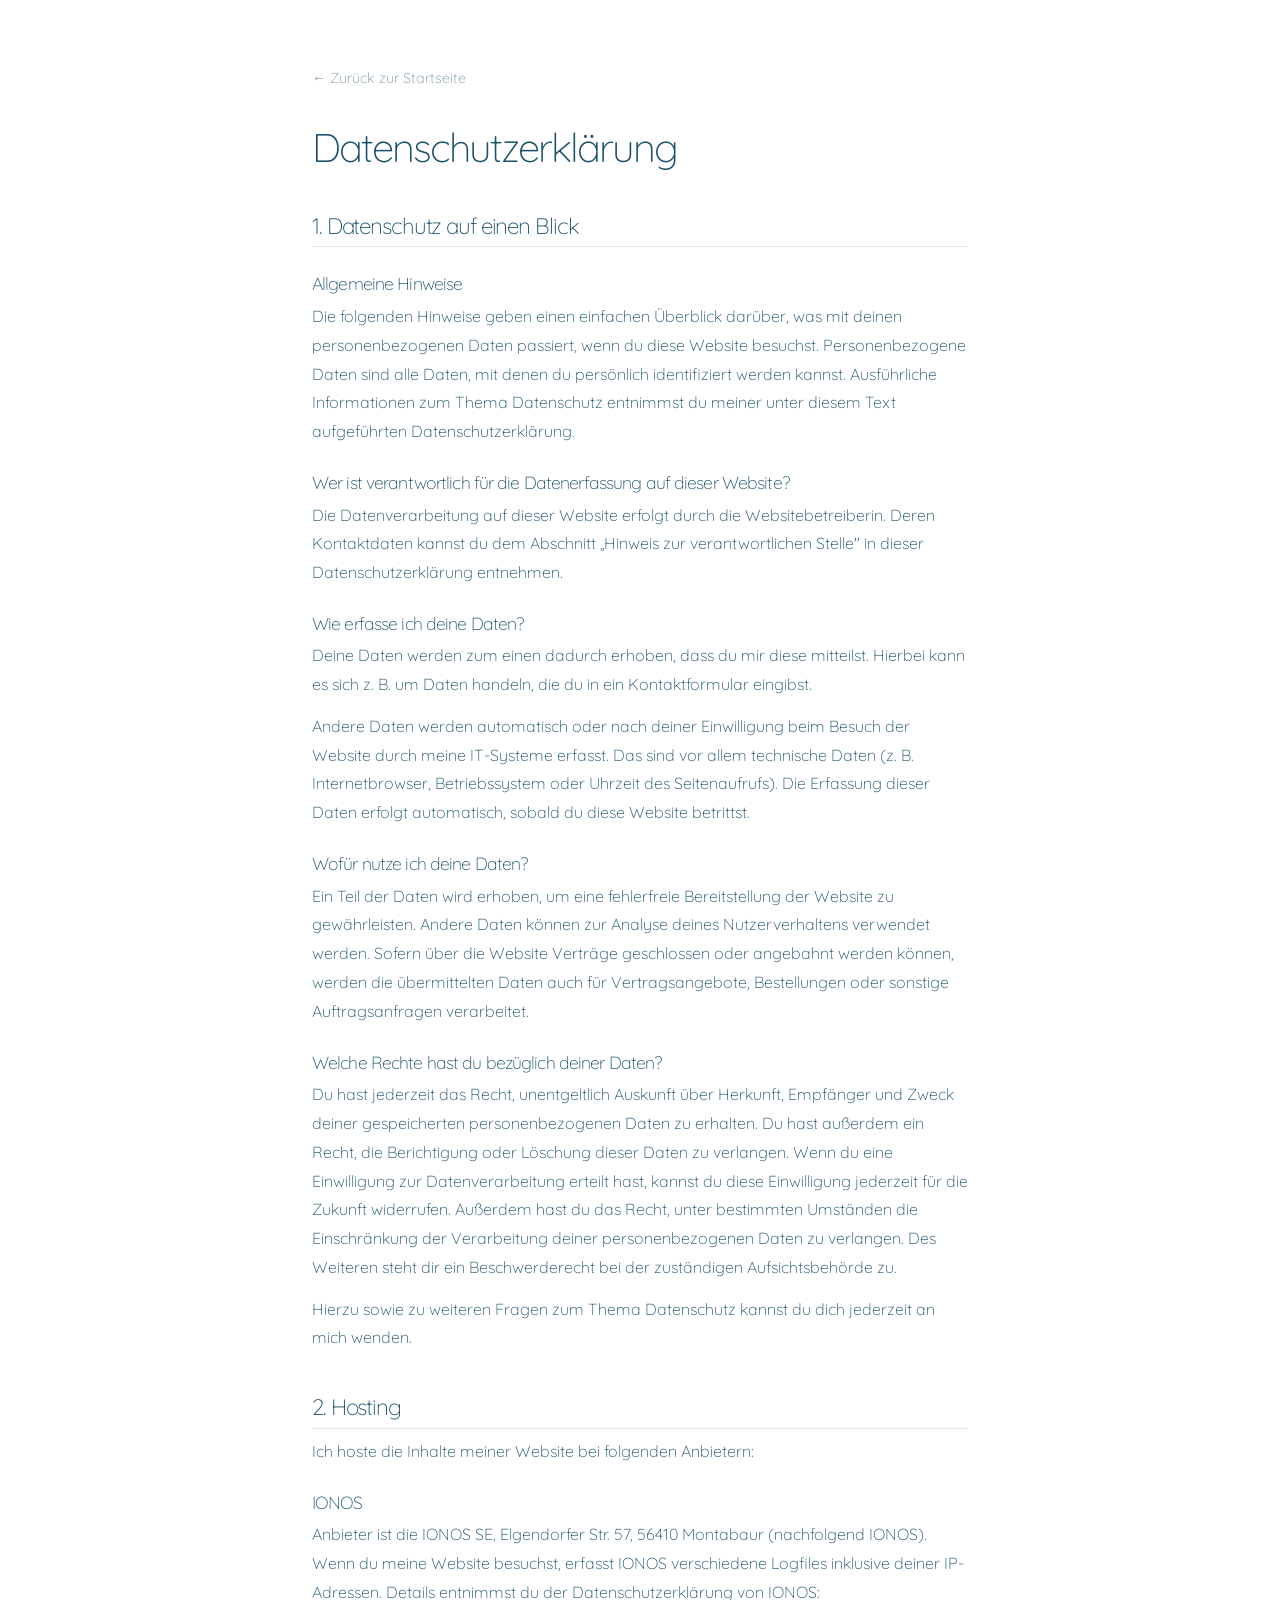
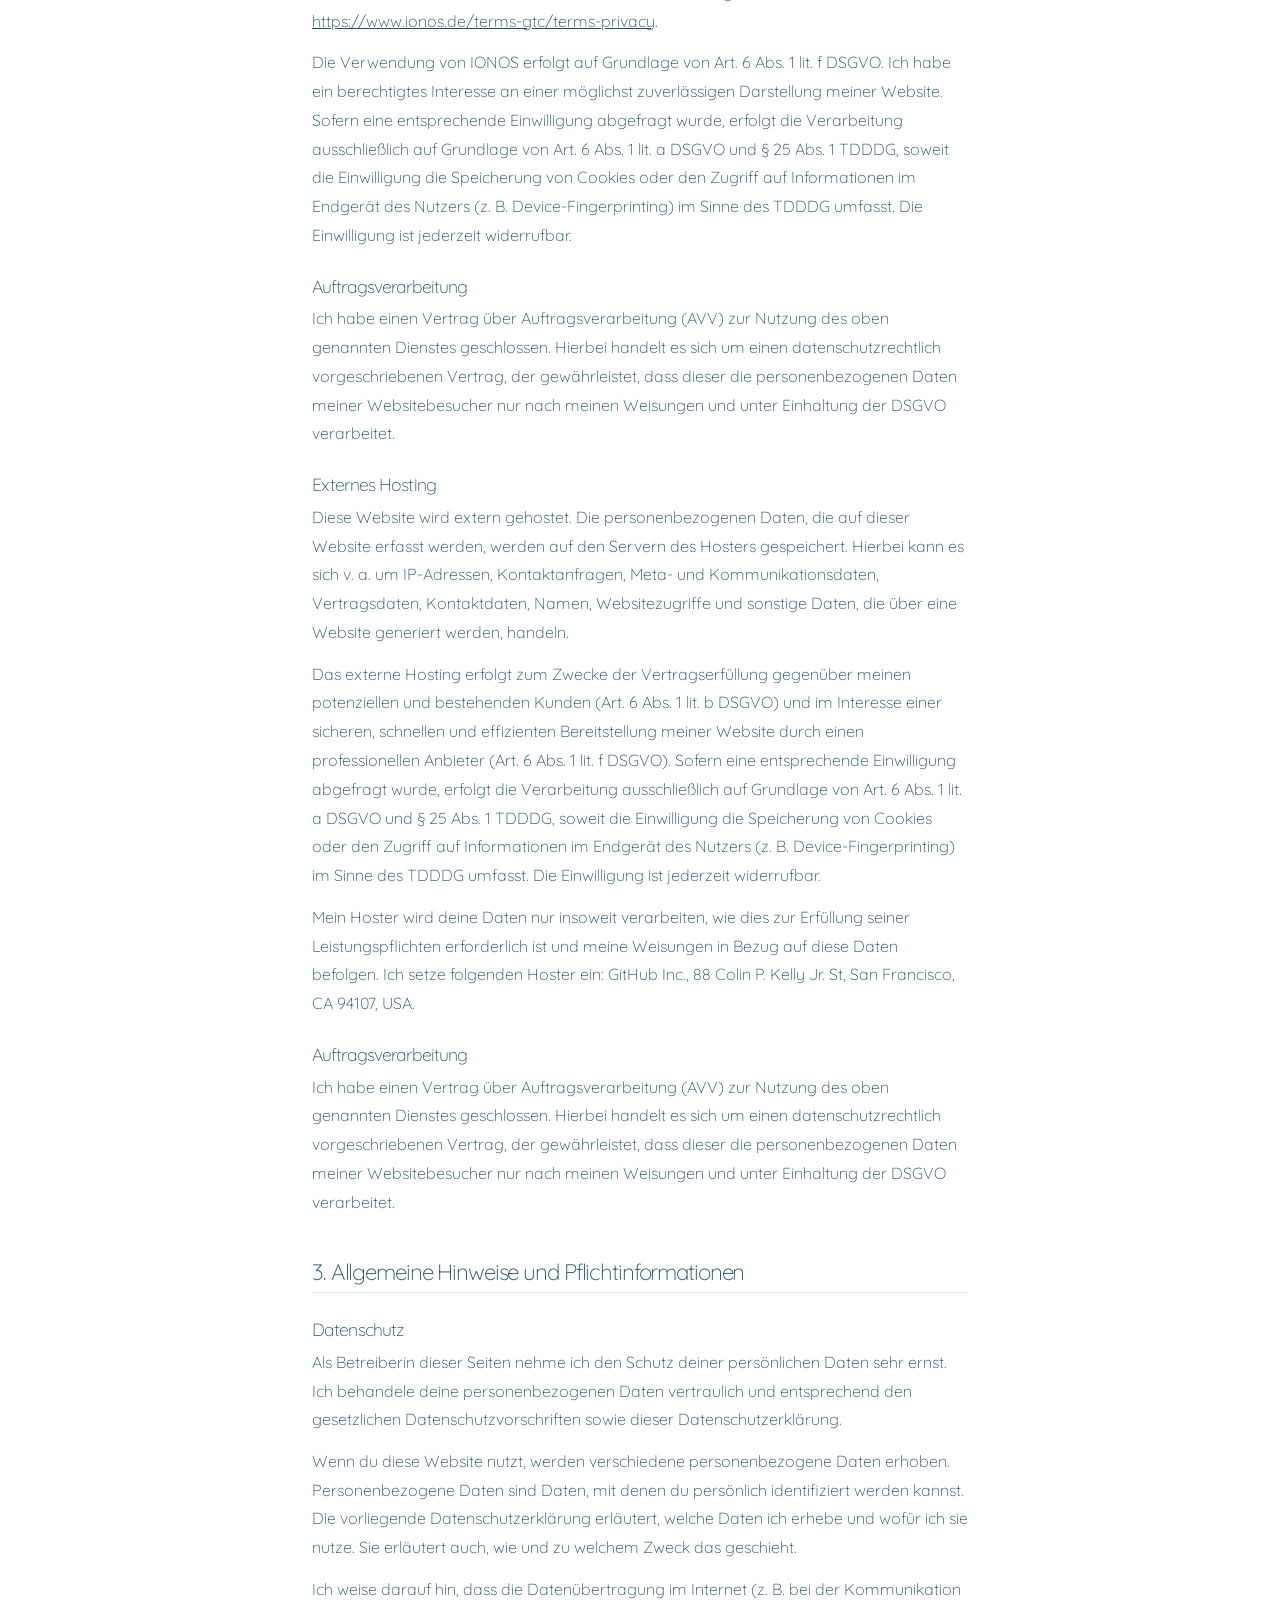
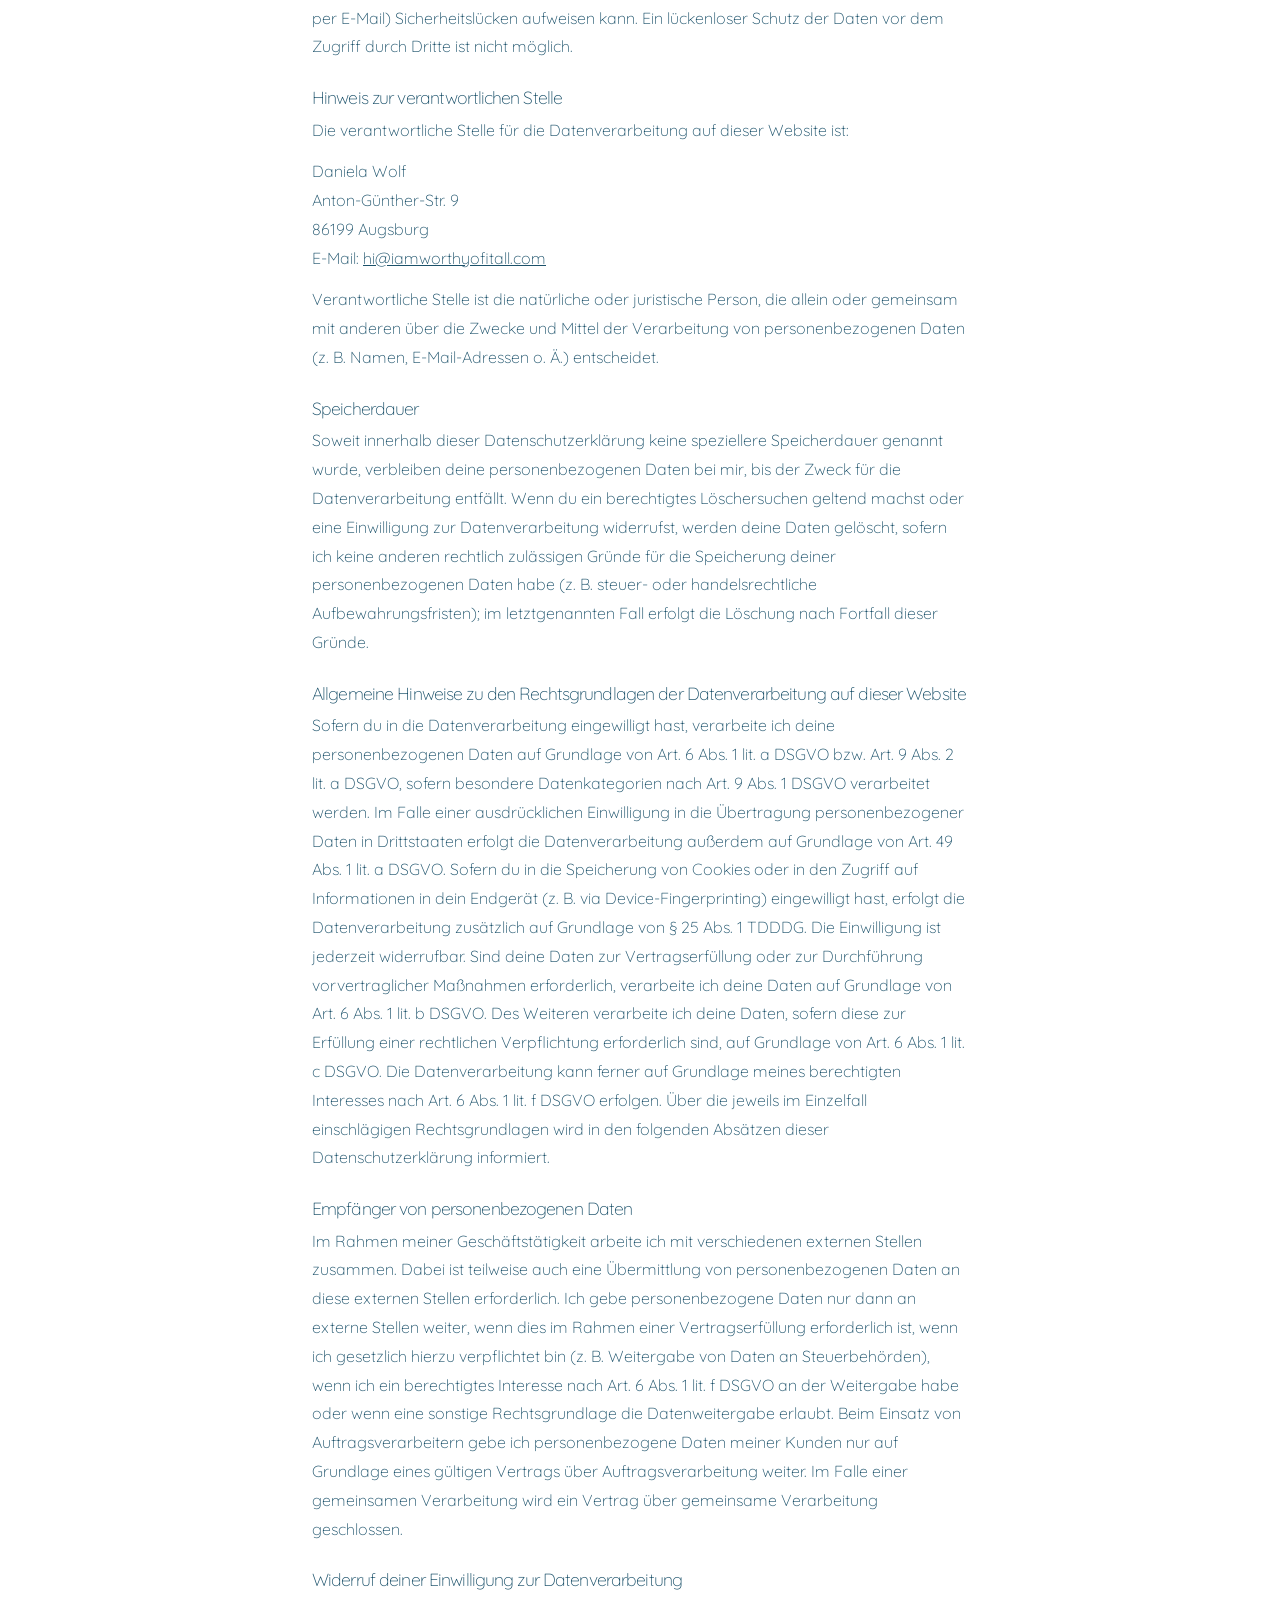
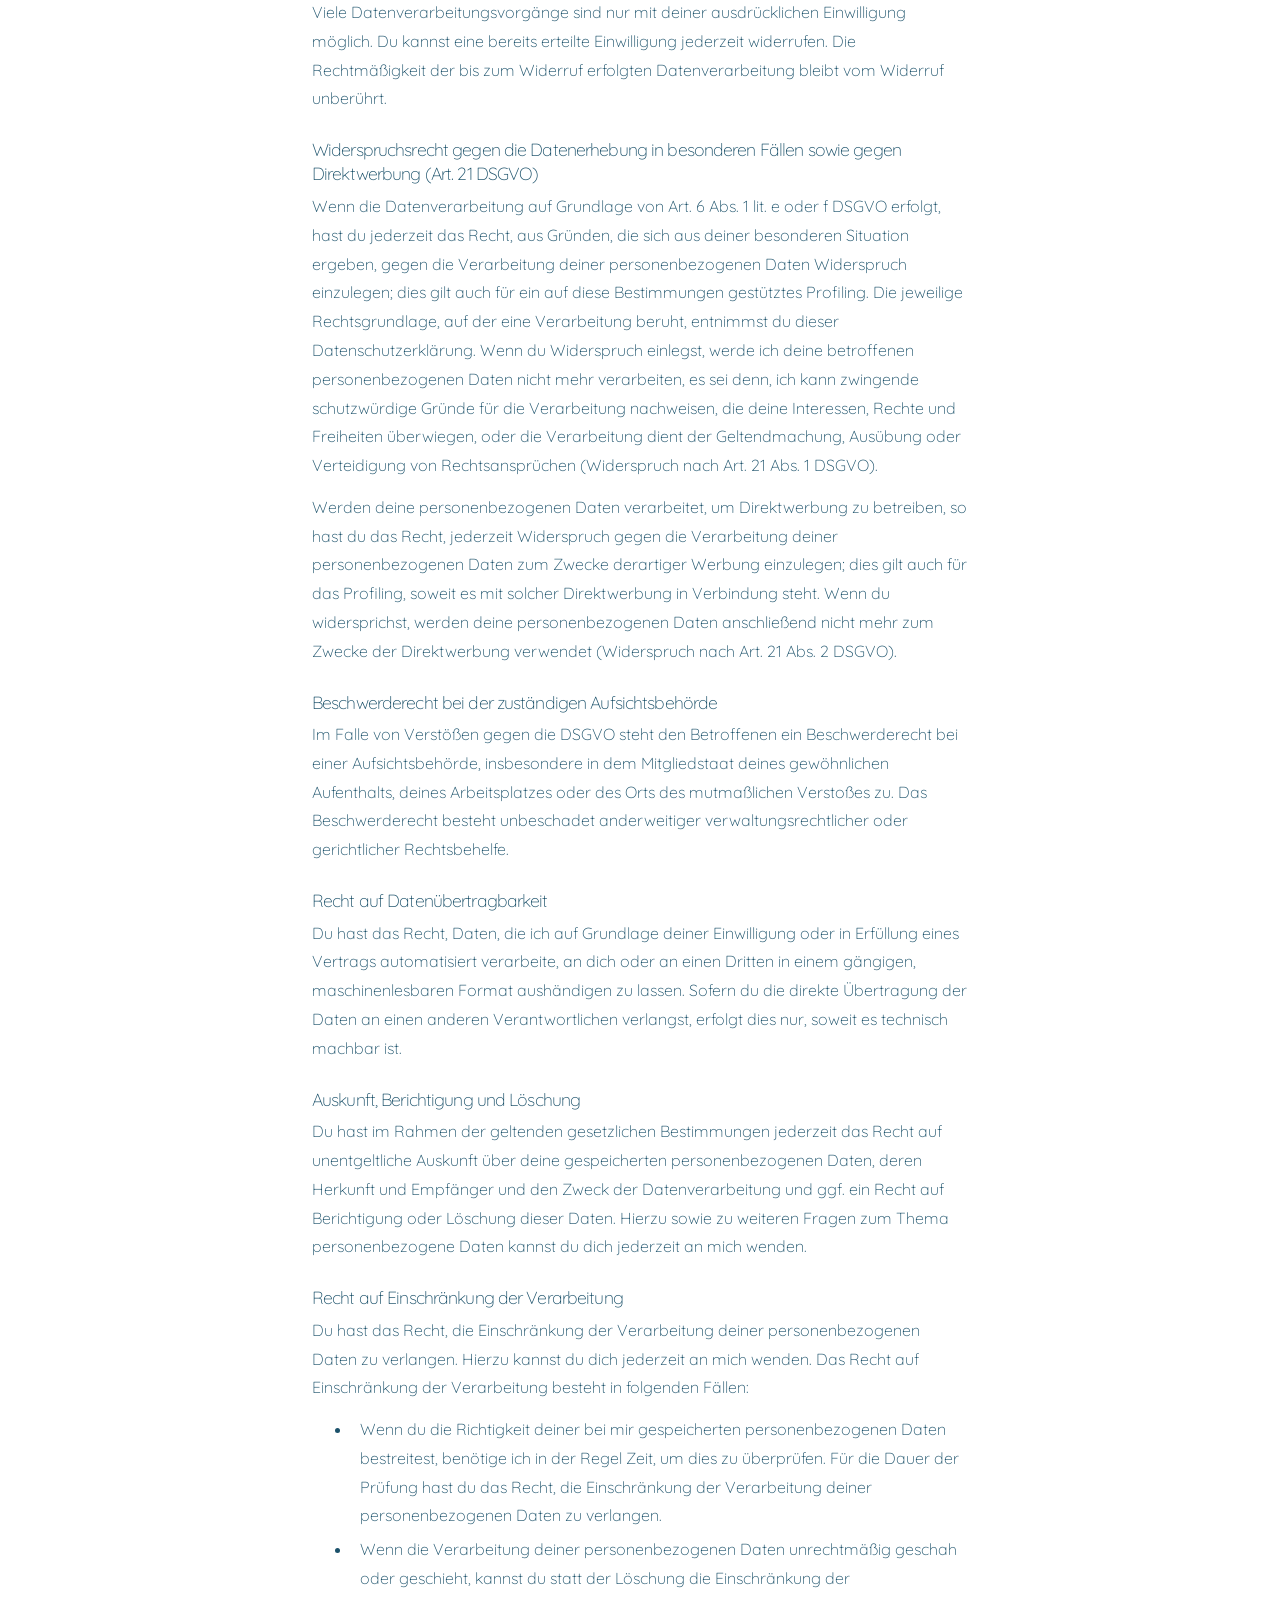
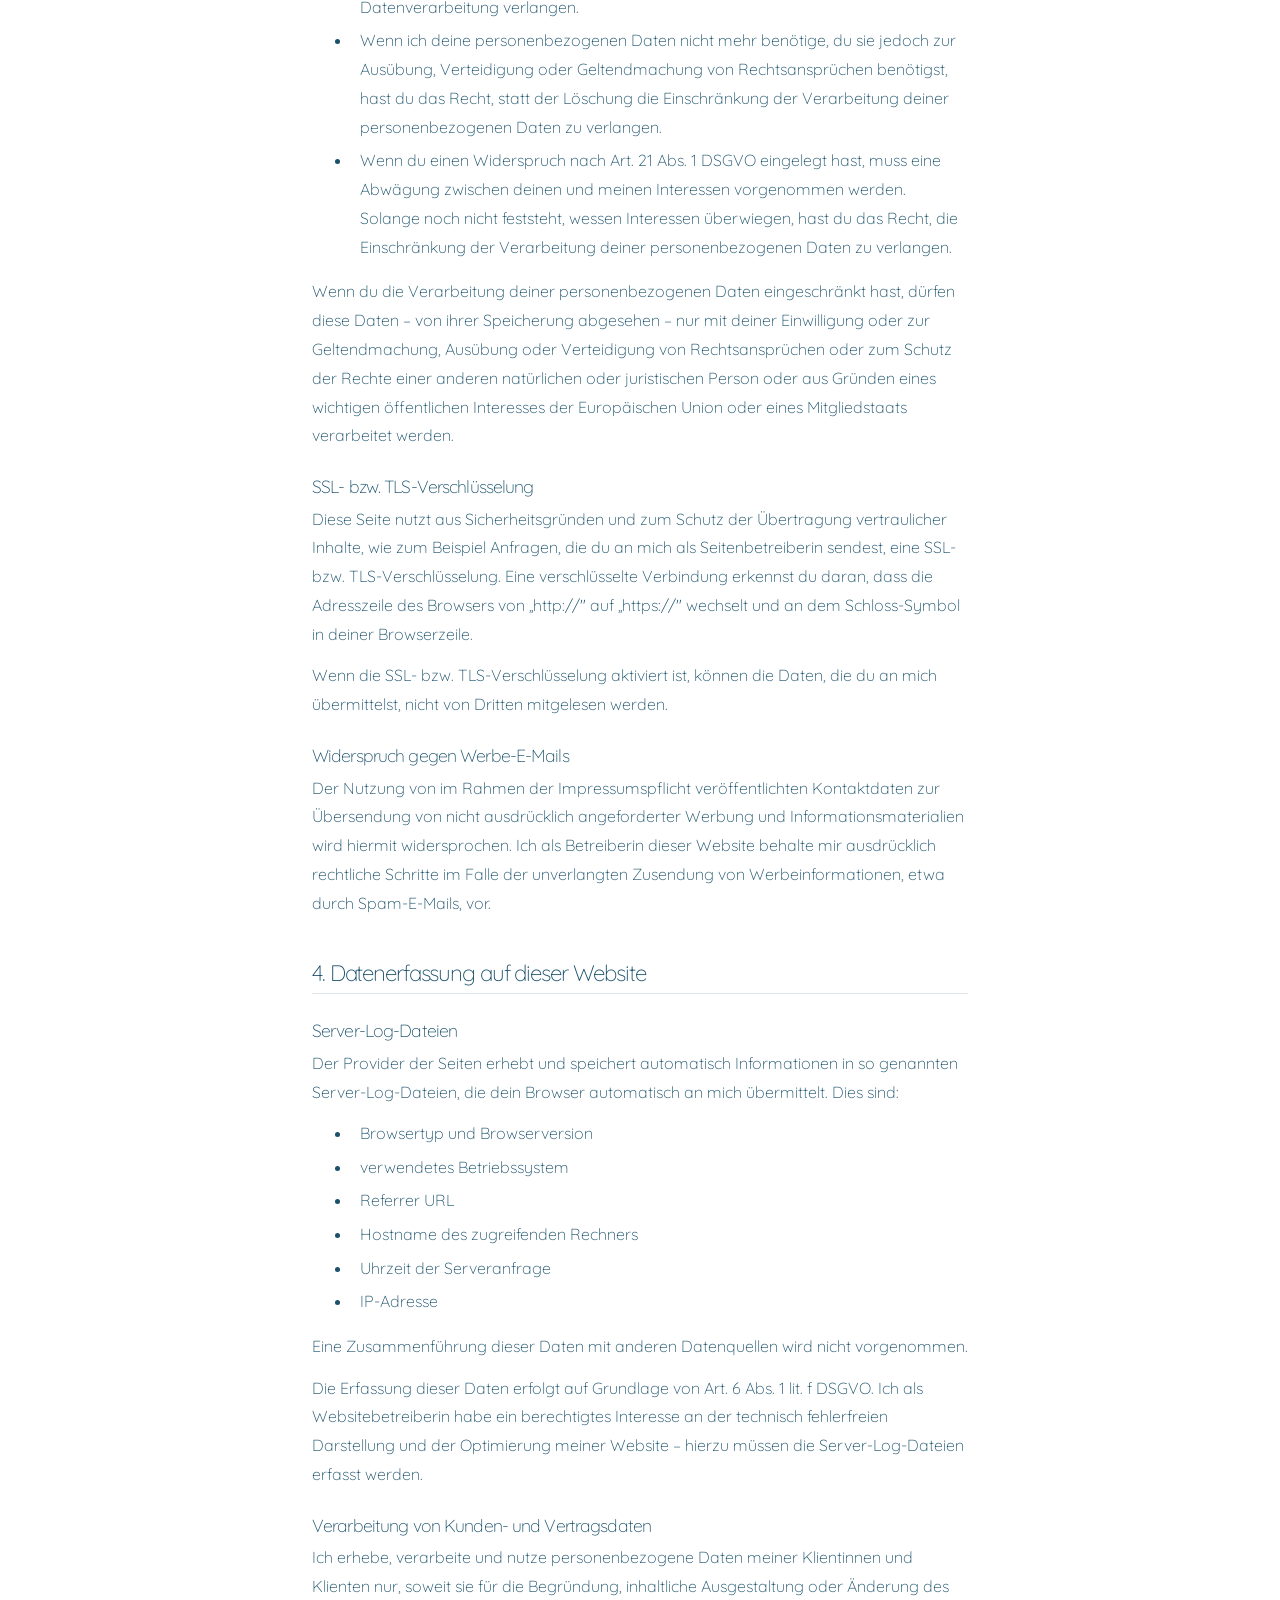
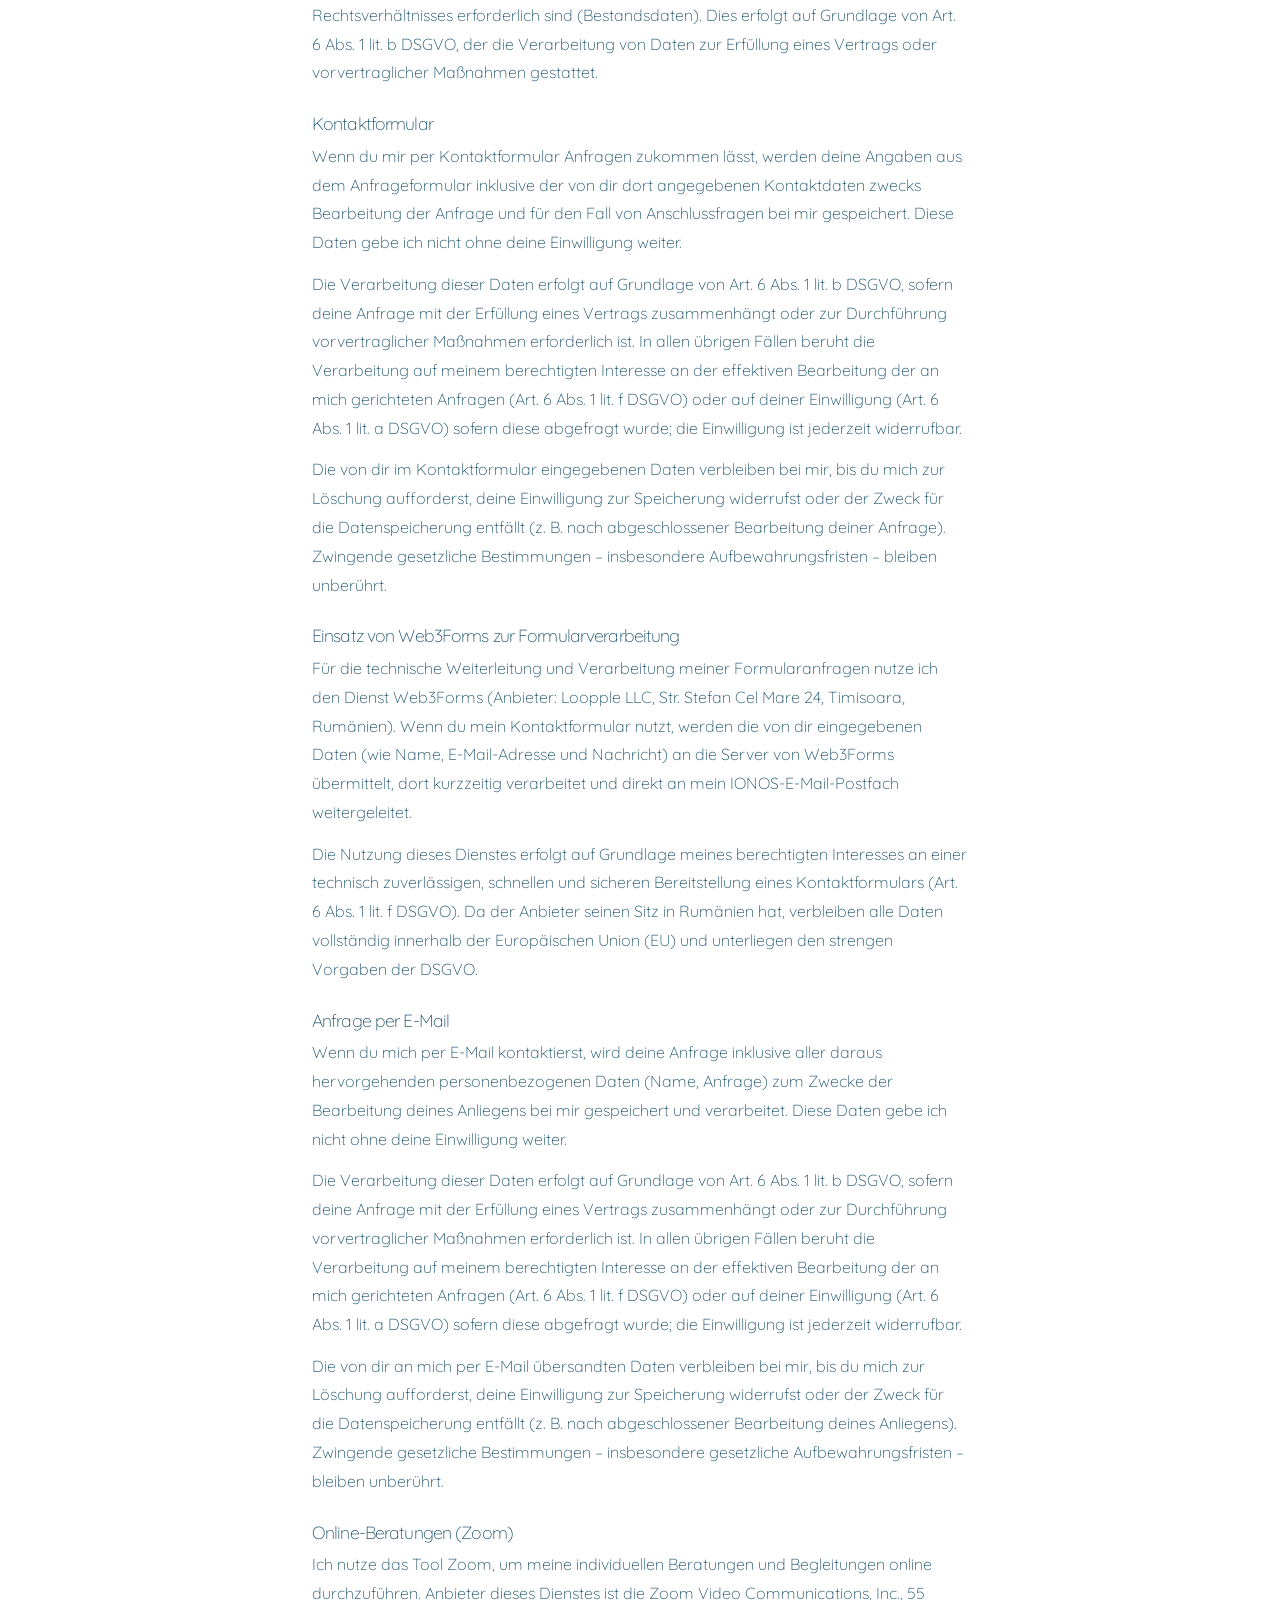
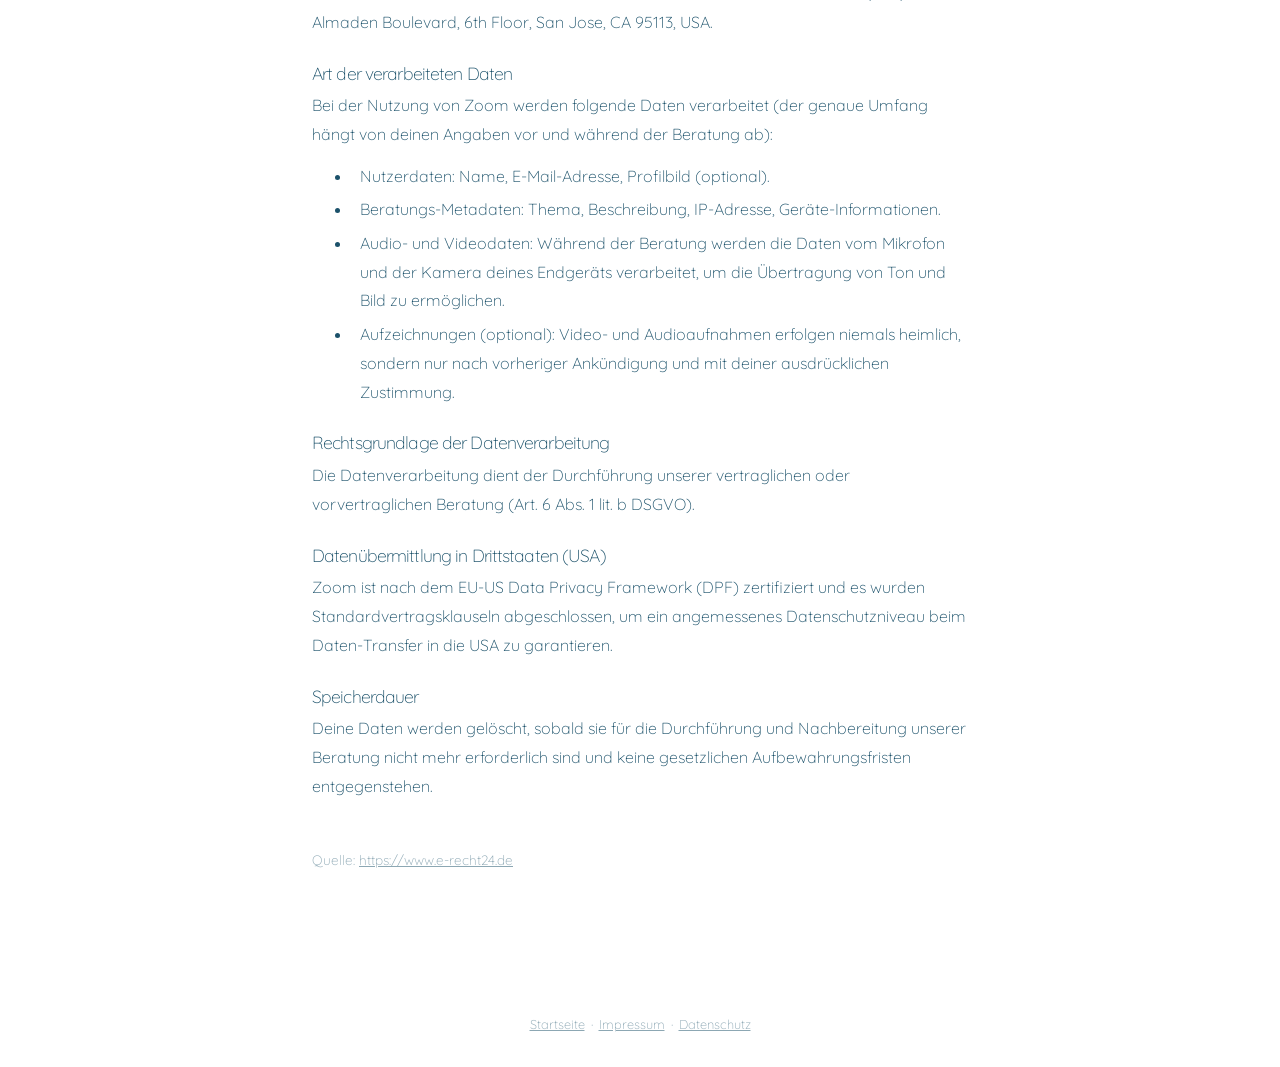
==== commit 7ab59d94: "Add files via upload" ====
--- a/datenschutz.html
+++ b/datenschutz.html
@@ -158,9 +158,9 @@
     <p>Die von dir an mich per E-Mail übersandten Daten verbleiben bei mir, bis du mich zur Löschung aufforderst, deine Einwilligung zur Speicherung widerrufst oder der Zweck für die Datenspeicherung entfällt (z. B. nach abgeschlossener Bearbeitung deines Anliegens). Zwingende gesetzliche Bestimmungen – insbesondere gesetzliche Aufbewahrungsfristen – bleiben unberührt.</p>
 
     <h3>Online-Beratungen (Zoom)</h3>
-    <p>Ich nutze das Tool Zoom, um meine individuellen Begleitungen und Beratungen online durchzuführen. Anbieter dieses Dienstes ist die Zoom Video Communications, Inc., 55 Almaden Boulevard, 6th Floor, San Jose, CA 95113, USA.</p>
+    <p>Ich nutze das Tool Zoom, um meine individuellen Beratungen und Begleitungen online durchzuführen. Anbieter dieses Dienstes ist die Zoom Video Communications, Inc., 55 Almaden Boulevard, 6th Floor, San Jose, CA 95113, USA.</p>
 
-    <h3>1. Art der verarbeiteten Daten</h3>
+    <h3>Art der verarbeiteten Daten</h3>
     <p>Bei der Nutzung von Zoom werden folgende Daten verarbeitet (der genaue Umfang hängt von deinen Angaben vor und während der Beratung ab):</p>
     <ul>
       <li>Nutzerdaten: Name, E-Mail-Adresse, Profilbild (optional).</li>
@@ -169,13 +169,13 @@
       <li>Aufzeichnungen (optional): Video- und Audioaufnahmen erfolgen niemals heimlich, sondern nur nach vorheriger Ankündigung und mit deiner ausdrücklichen Zustimmung.</li>
     </ul>
 
-    <h3>2. Rechtsgrundlage der Datenverarbeitung</h3>
+    <h3>Rechtsgrundlage der Datenverarbeitung</h3>
     <p>Die Datenverarbeitung dient der Durchführung unserer vertraglichen oder vorvertraglichen Beratung (Art. 6 Abs. 1 lit. b DSGVO).</p>
 
-    <h3>3. Datenübermittlung in Drittstaaten (USA)</h3>
+    <h3>Datenübermittlung in Drittstaaten (USA)</h3>
     <p>Zoom ist nach dem EU-US Data Privacy Framework (DPF) zertifiziert und es wurden Standardvertragsklauseln abgeschlossen, um ein angemessenes Datenschutzniveau beim Daten-Transfer in die USA zu garantieren.</p>
 
-    <h3>4. Speicherdauer</h3>
+    <h3>Speicherdauer</h3>
     <p>Deine Daten werden gelöscht, sobald sie für die Durchführung und Nachbereitung unserer Beratung nicht mehr erforderlich sind und keine gesetzlichen Aufbewahrungsfristen entgegenstehen.</p>
 
     <p style="margin-top: 3rem; font-size: 0.85rem; opacity: 0.5;">Quelle: <a href="https://www.e-recht24.de" target="_blank">https://www.e-recht24.de</a></p>
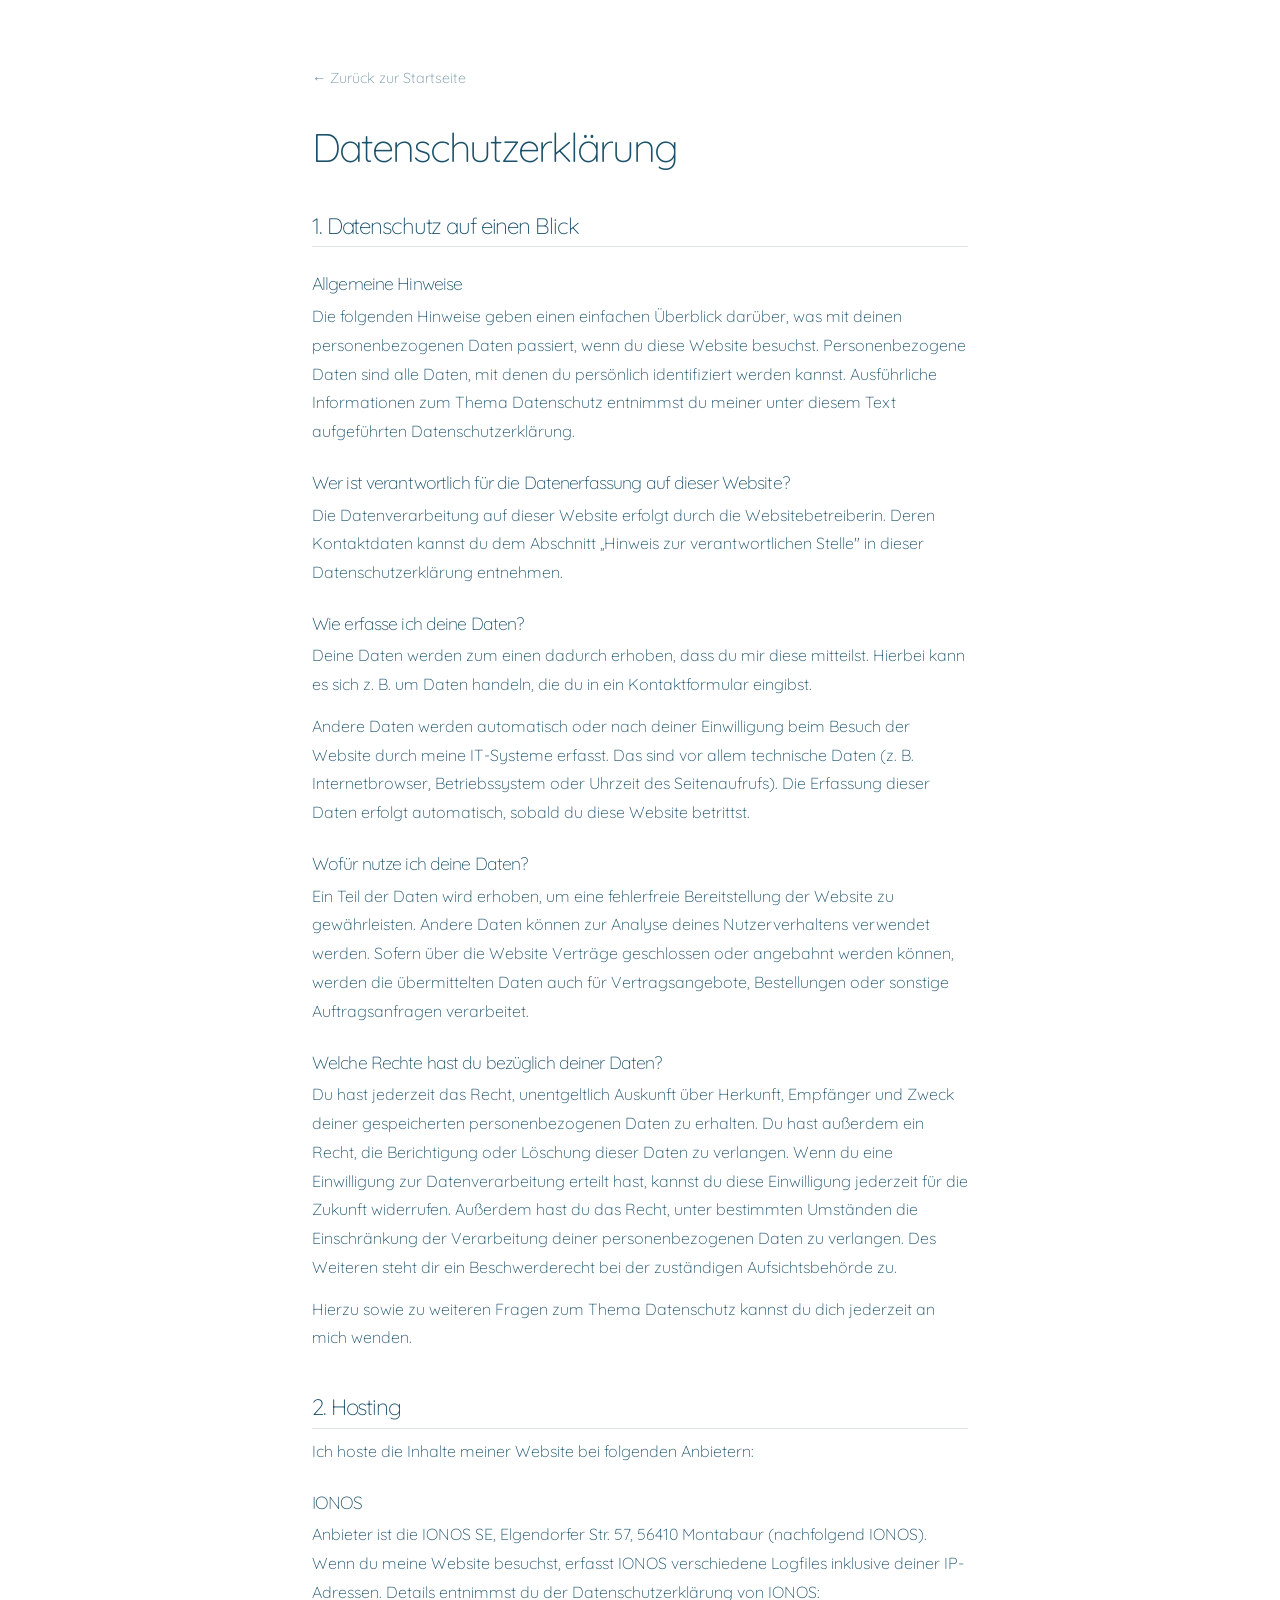
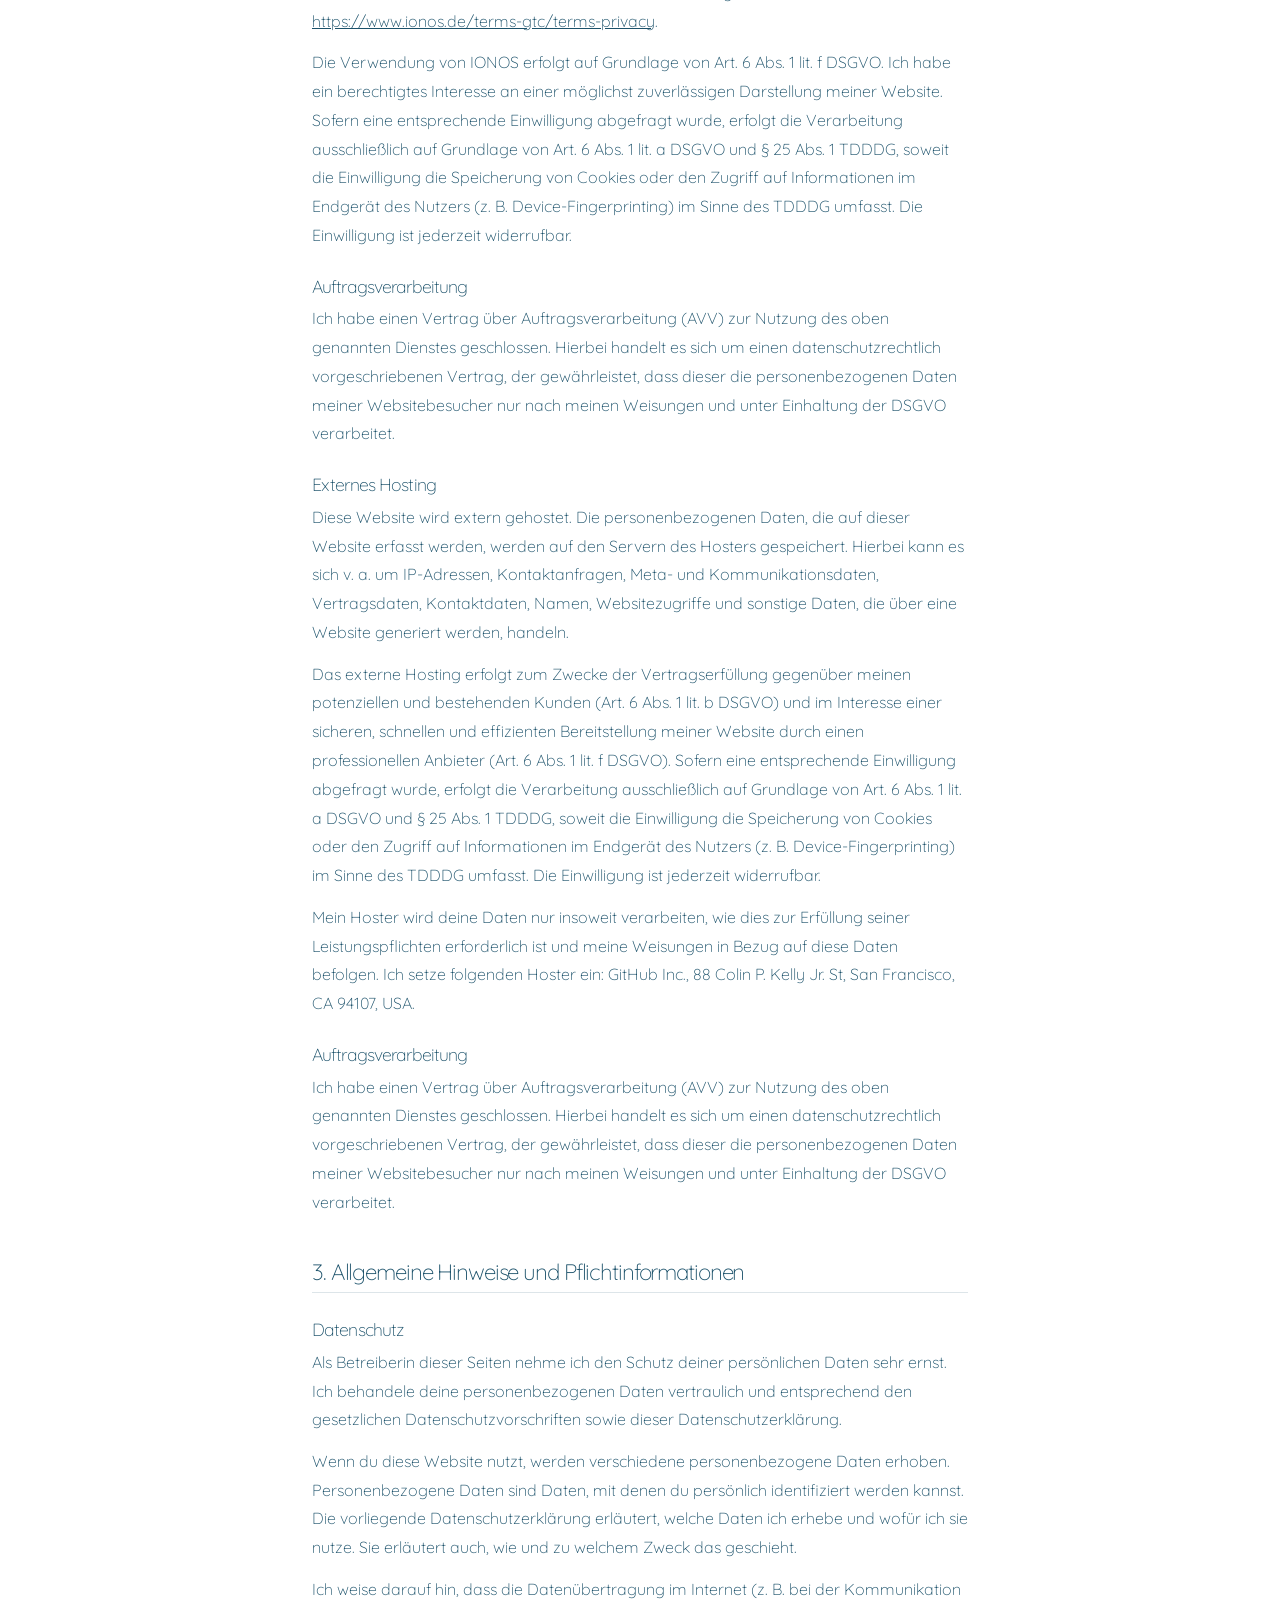
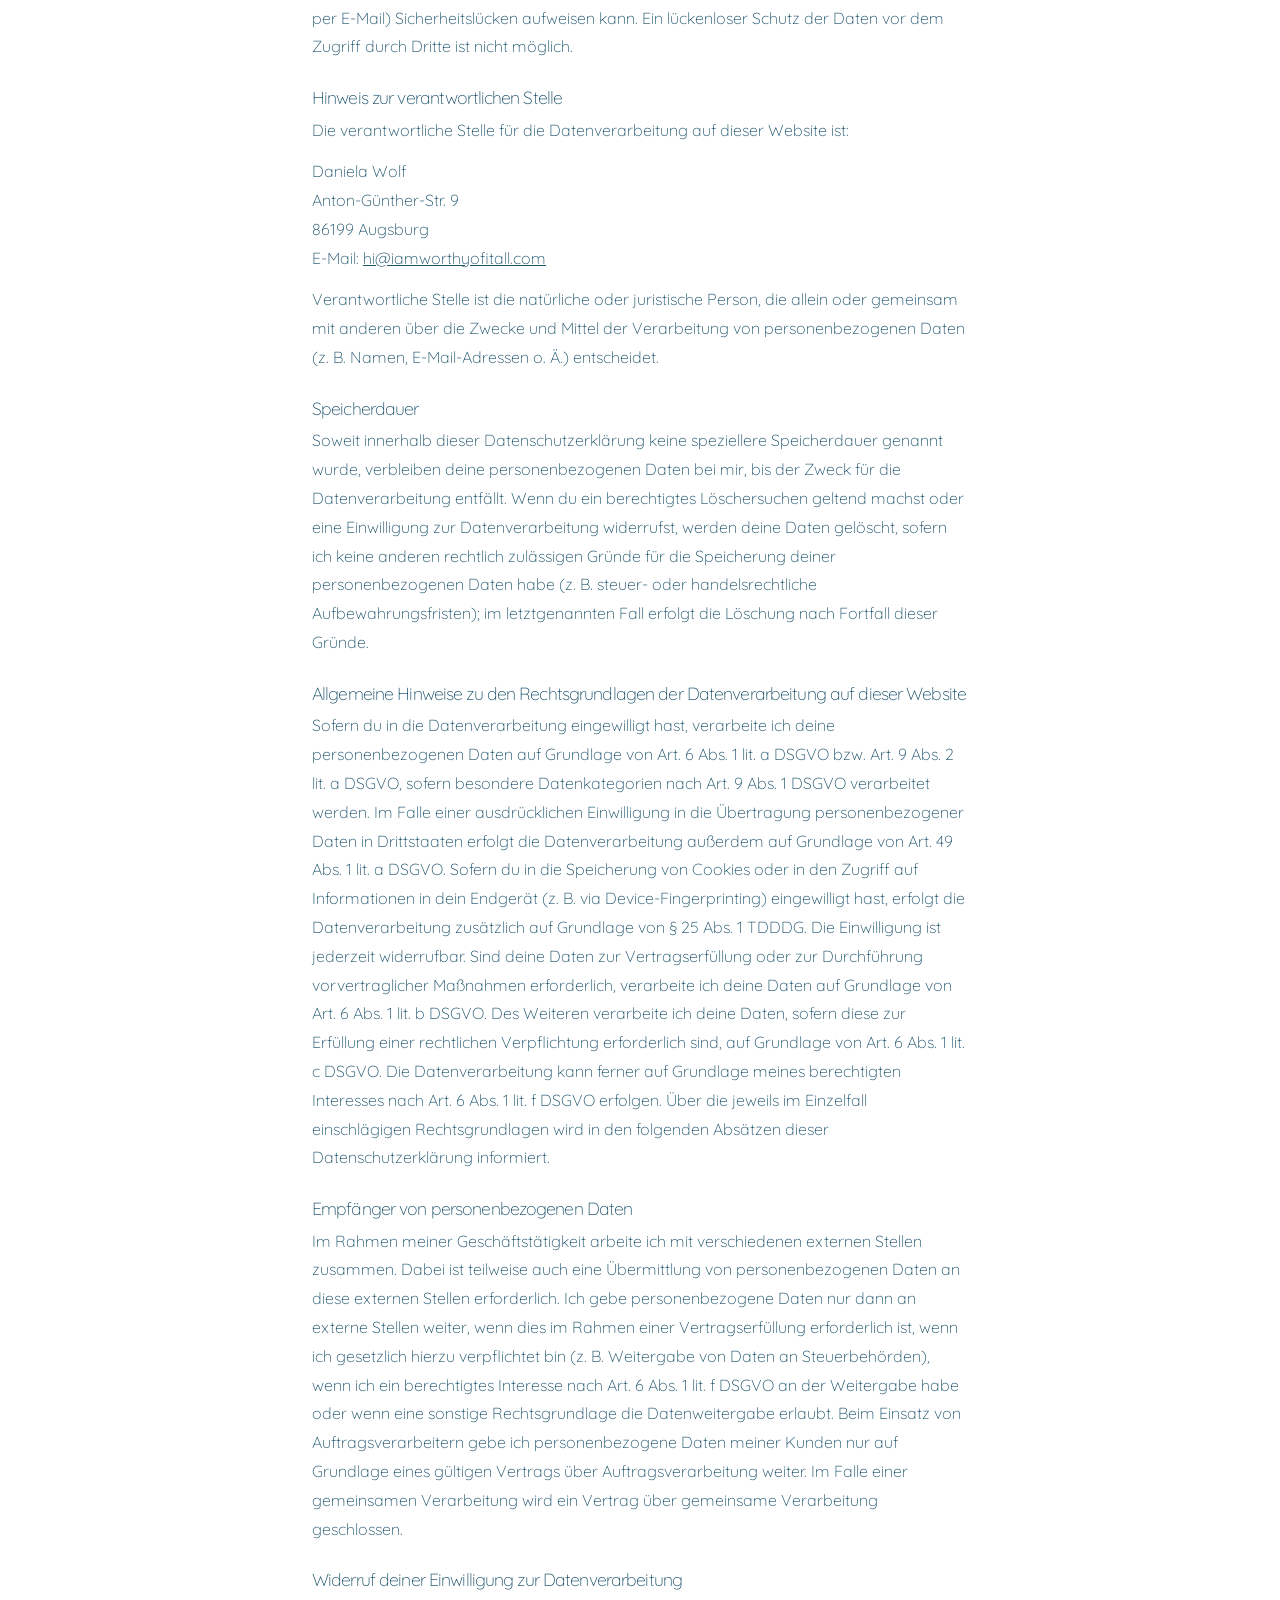
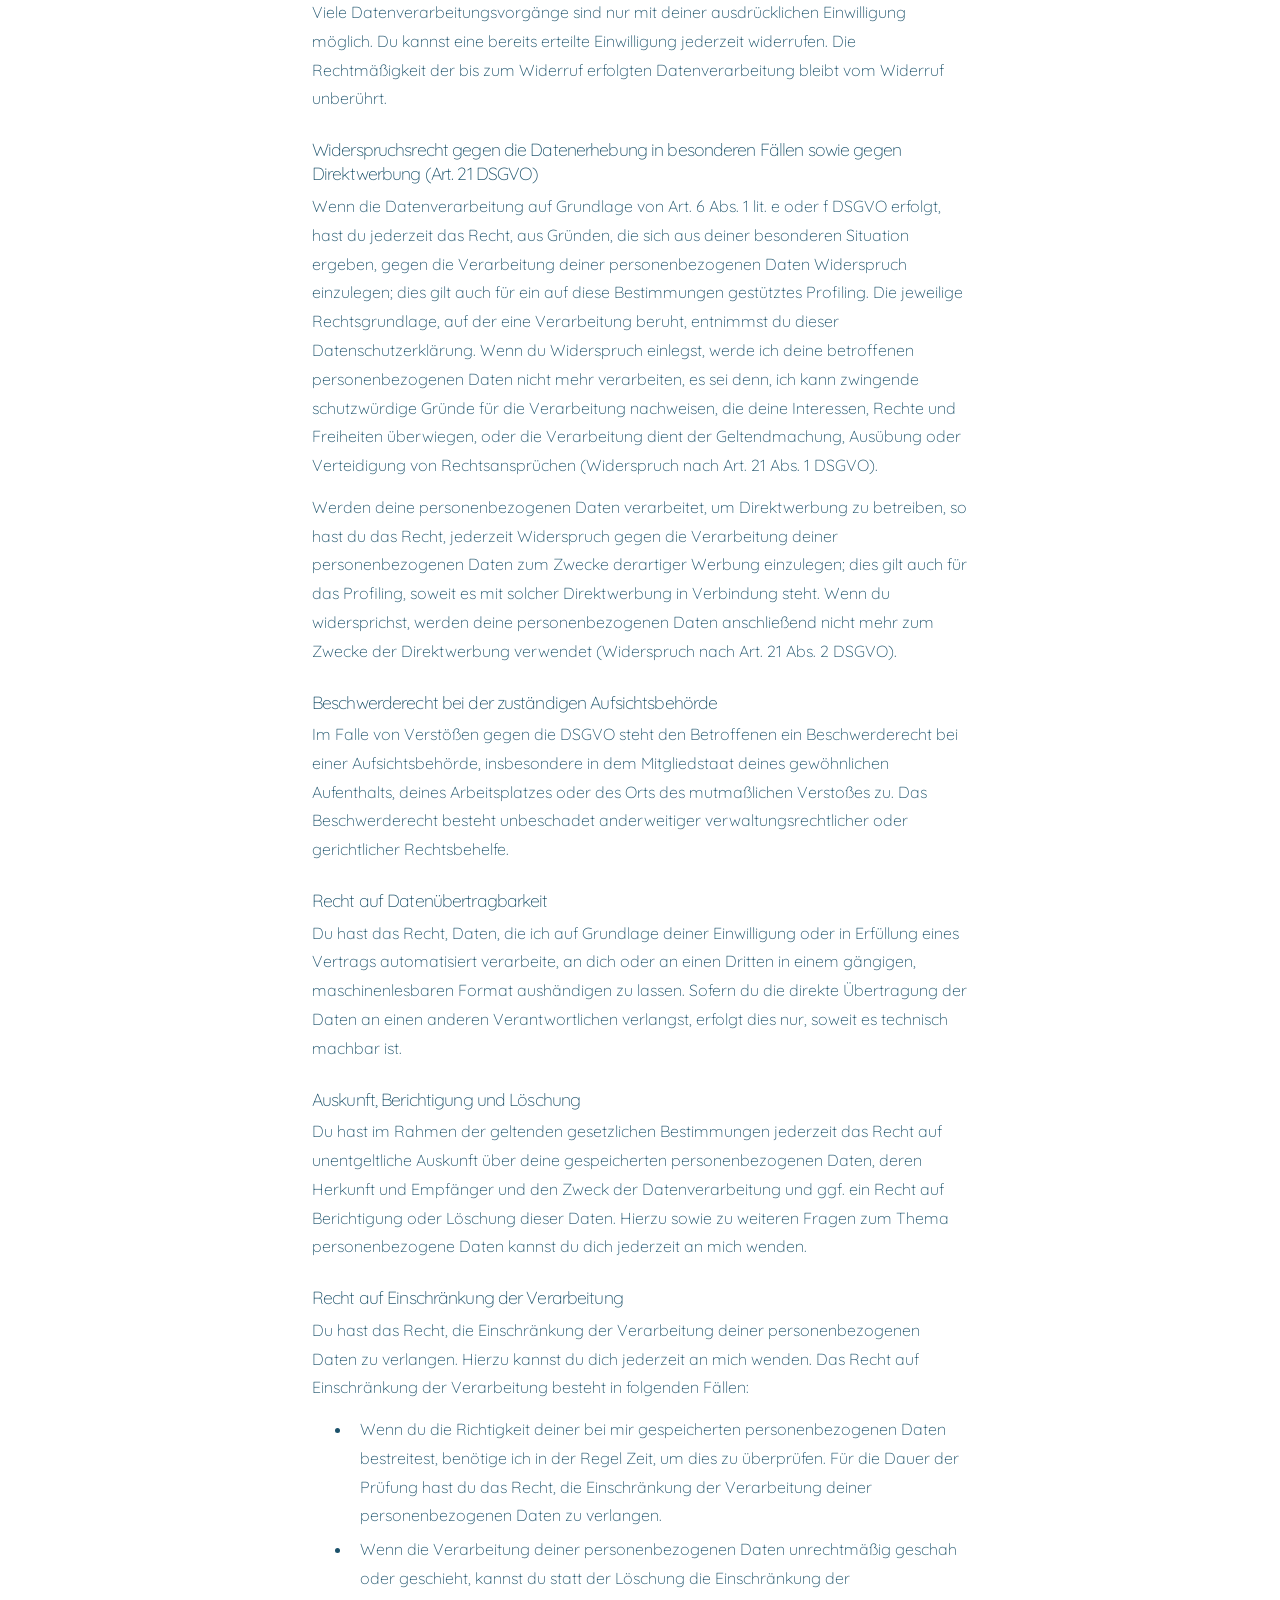
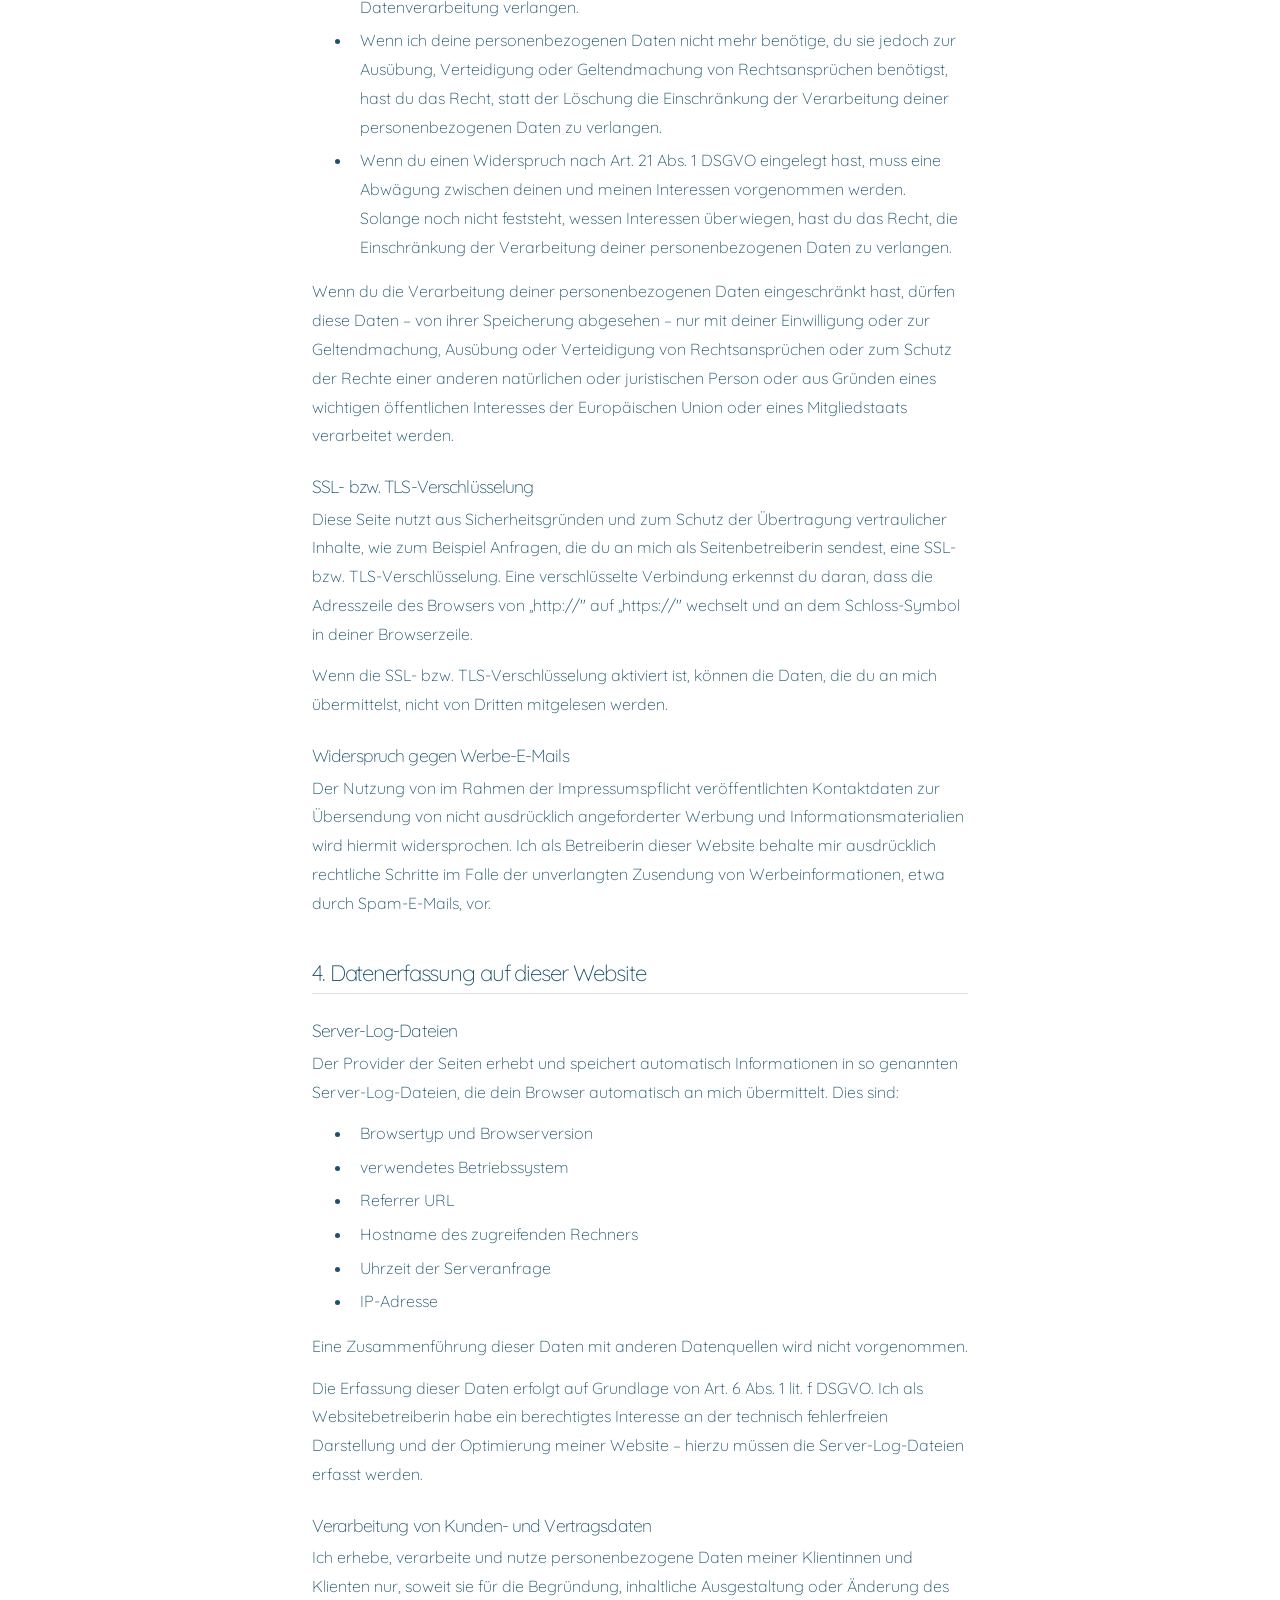
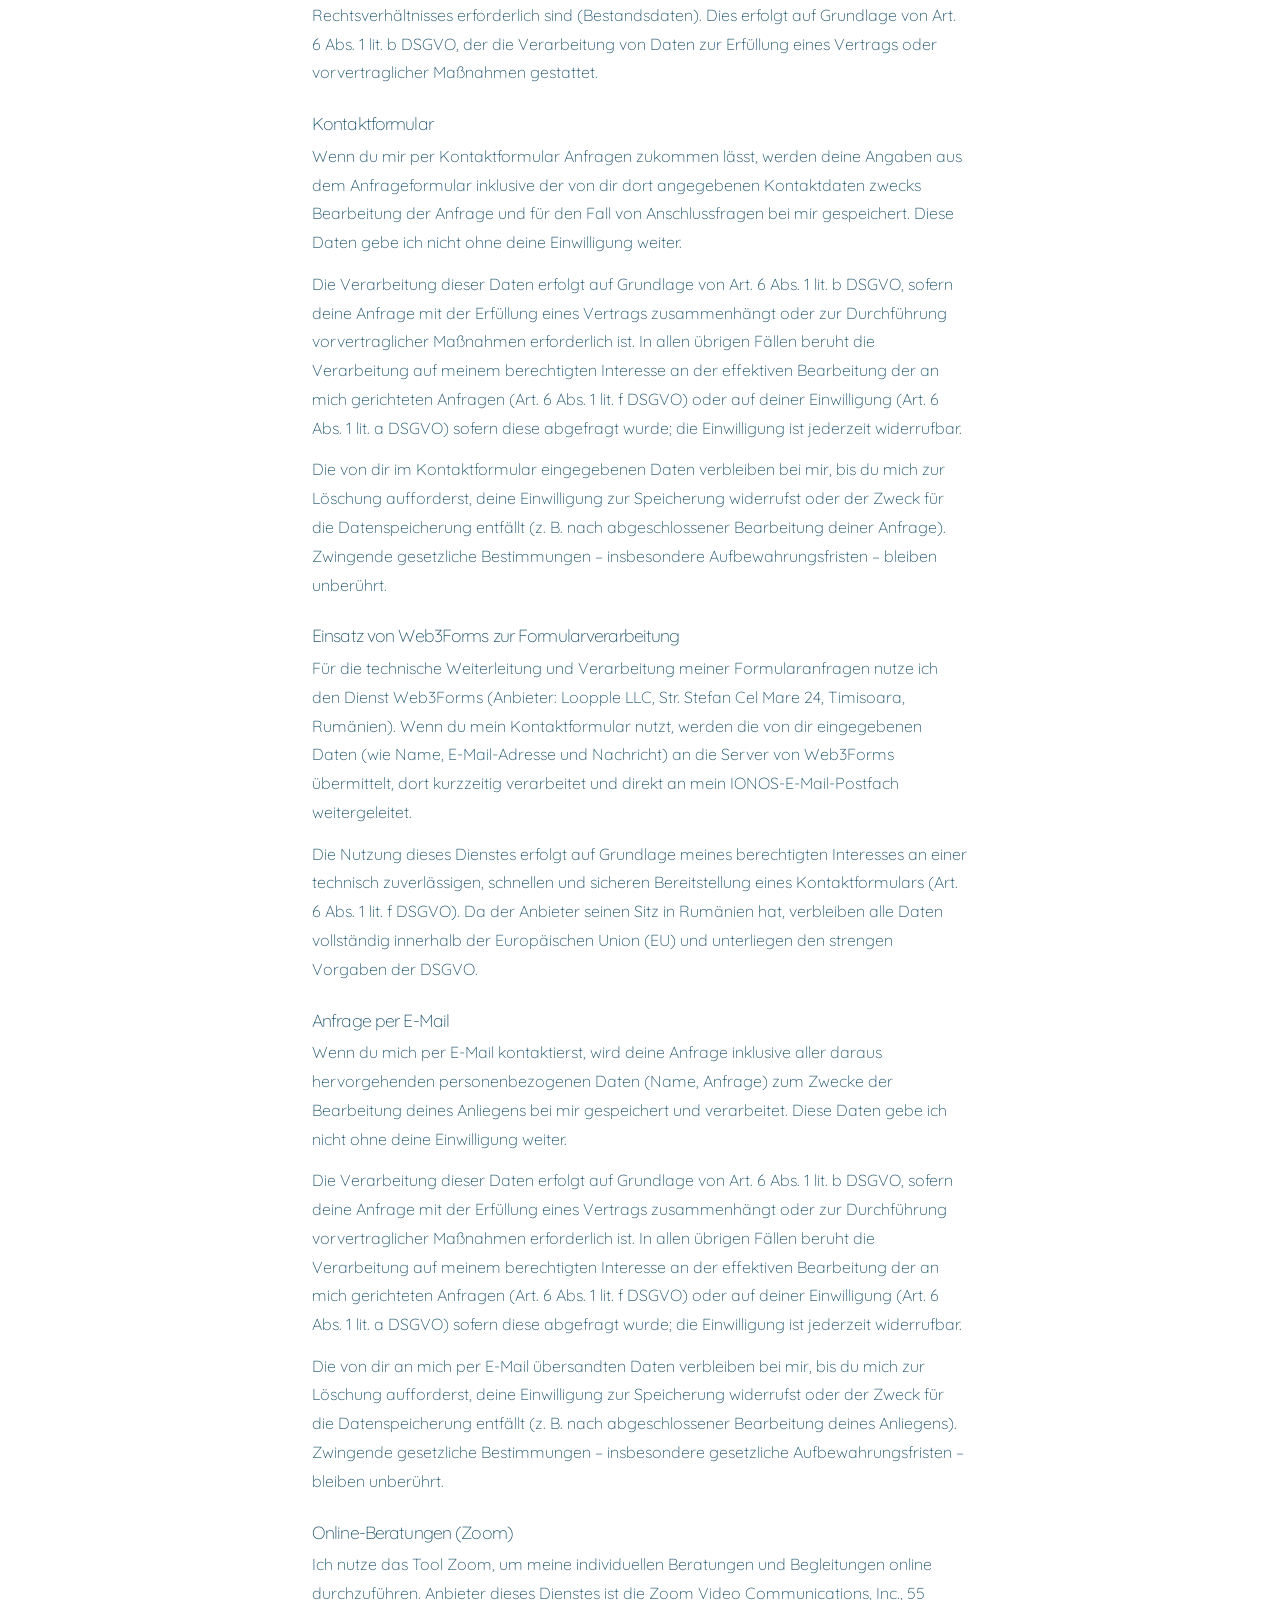
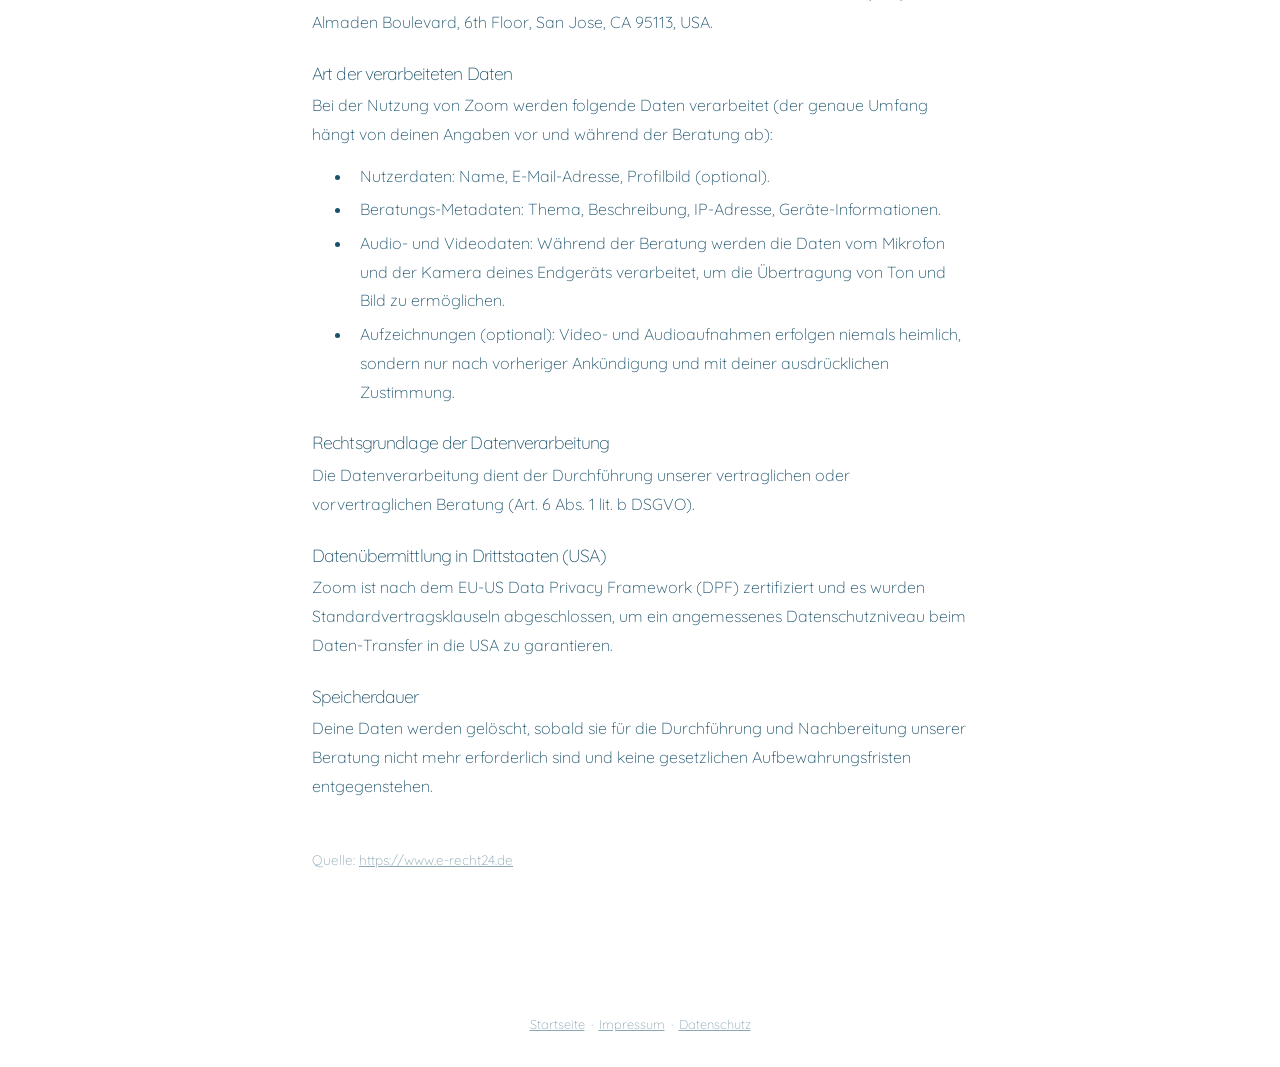
==== commit 3a34411a: "Add files via upload" ====
--- a/datenschutz.html
+++ b/datenschutz.html
@@ -4,12 +4,37 @@
   <meta charset="utf-8" />
   <meta name="viewport" content="width=device-width, initial-scale=1, user-scalable=no" />
   <title>Datenschutz | I AM worthy of it all</title>
-  <link rel="preconnect" href="https://fonts.googleapis.com">
-  <link rel="preconnect" href="https://fonts.gstatic.com" crossorigin>
-  <link href="https://fonts.googleapis.com/css2?family=Quicksand:wght@300;400;500;600&display=swap" rel="stylesheet">
   <link rel="stylesheet" href="assets/css/main.css" />
   <noscript><link rel="stylesheet" href="assets/css/noscript.css" /></noscript>
   <style>
+    @font-face {
+      font-family: 'Quicksand';
+      src: url('quicksand-v37-latin-300.woff2') format('woff2');
+      font-weight: 300;
+      font-style: normal;
+      font-display: swap;
+    }
+    @font-face {
+      font-family: 'Quicksand';
+      src: url('quicksand-v37-latin-regular.woff2') format('woff2');
+      font-weight: 400;
+      font-style: normal;
+      font-display: swap;
+    }
+    @font-face {
+      font-family: 'Quicksand';
+      src: url('quicksand-v37-latin-500.woff2') format('woff2');
+      font-weight: 500;
+      font-style: normal;
+      font-display: swap;
+    }
+    @font-face {
+      font-family: 'Quicksand';
+      src: url('quicksand-v37-latin-600.woff2') format('woff2');
+      font-weight: 600;
+      font-style: normal;
+      font-display: swap;
+    }
     * { font-family: 'Quicksand', sans-serif !important; }
     body, p, h1, h2, h3, h4, li, a { color: #1b516a !important; }
     .inner { max-width: 720px; margin: 0 auto; padding: 4rem 2rem 6rem; }
--- a/assets/css/main.css
+++ b/assets/css/main.css
@@ -2257,7 +2257,7 @@
 			-ms-flex-wrap: wrap;
 			flex-wrap: wrap;
 			width: calc(100% + 3rem);
-			margin: -1.5rem 0 2rem -1.5rem;
+			margin: -1rem 0 2rem -1.5rem;
 		}
 
 			form > .fields > .field {
@@ -2269,7 +2269,7 @@
 				-webkit-flex-shrink: 0;
 				-ms-flex-shrink: 0;
 				flex-shrink: 0;
-				padding: 1.5rem 0 0 1.5rem;
+				padding: 1rem 0 0 1.5rem;
 				width: calc(100% - 1.5rem);
 			}
 
@@ -2289,11 +2289,11 @@
 
 			form > .fields {
 				width: calc(100% + 3rem);
-				margin: -1.5rem 0 2rem -1.5rem;
+				margin: -1rem 0 2rem -1.5rem;
 			}
 
 				form > .fields > .field {
-					padding: 1.5rem 0 0 1.5rem;
+					padding: 1rem 0 0 1.5rem;
 					width: calc(100% - 1.5rem);
 				}
 
@@ -7631,7 +7631,7 @@
 		-webkit-justify-content: center;
 		-ms-justify-content: center;
 		justify-content: center;
-		margin: 0.5rem 0;
+		margin: 1rem 0 2rem 0;
 		position: relative;
 	}
 
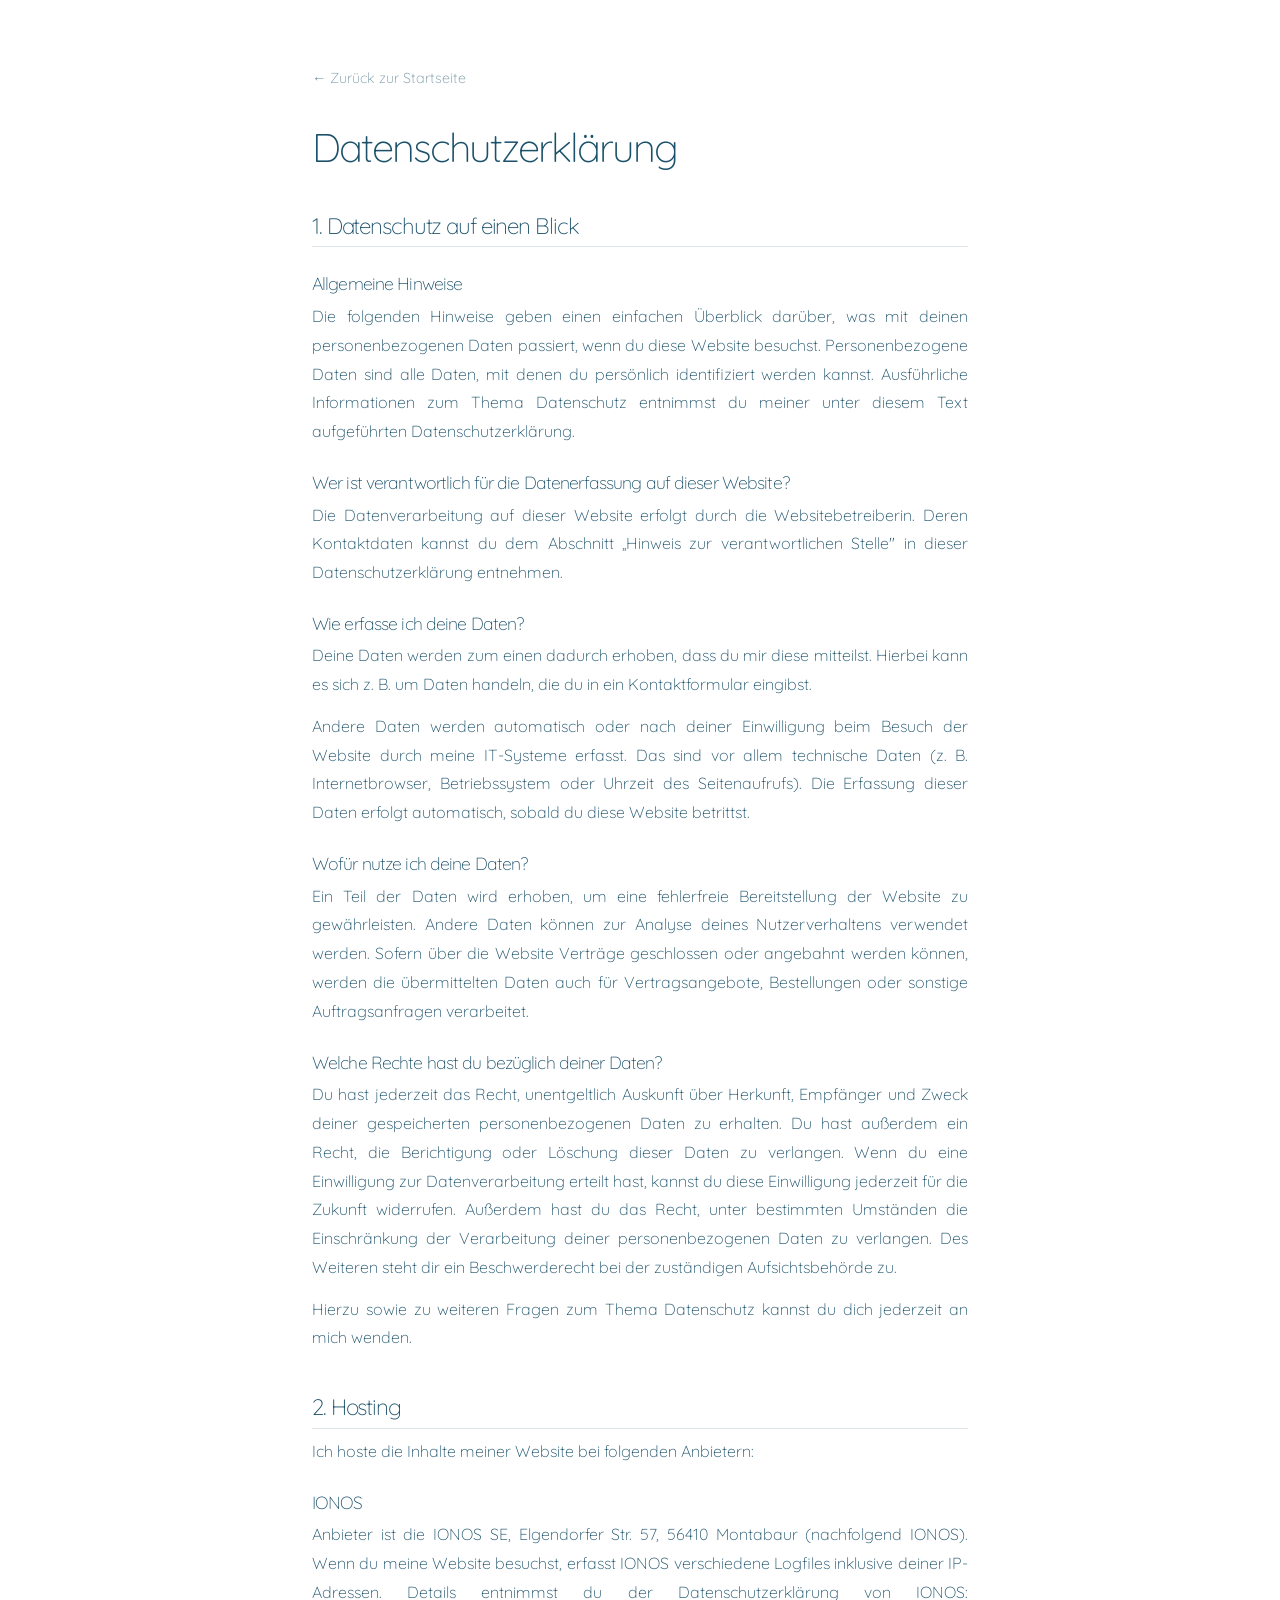
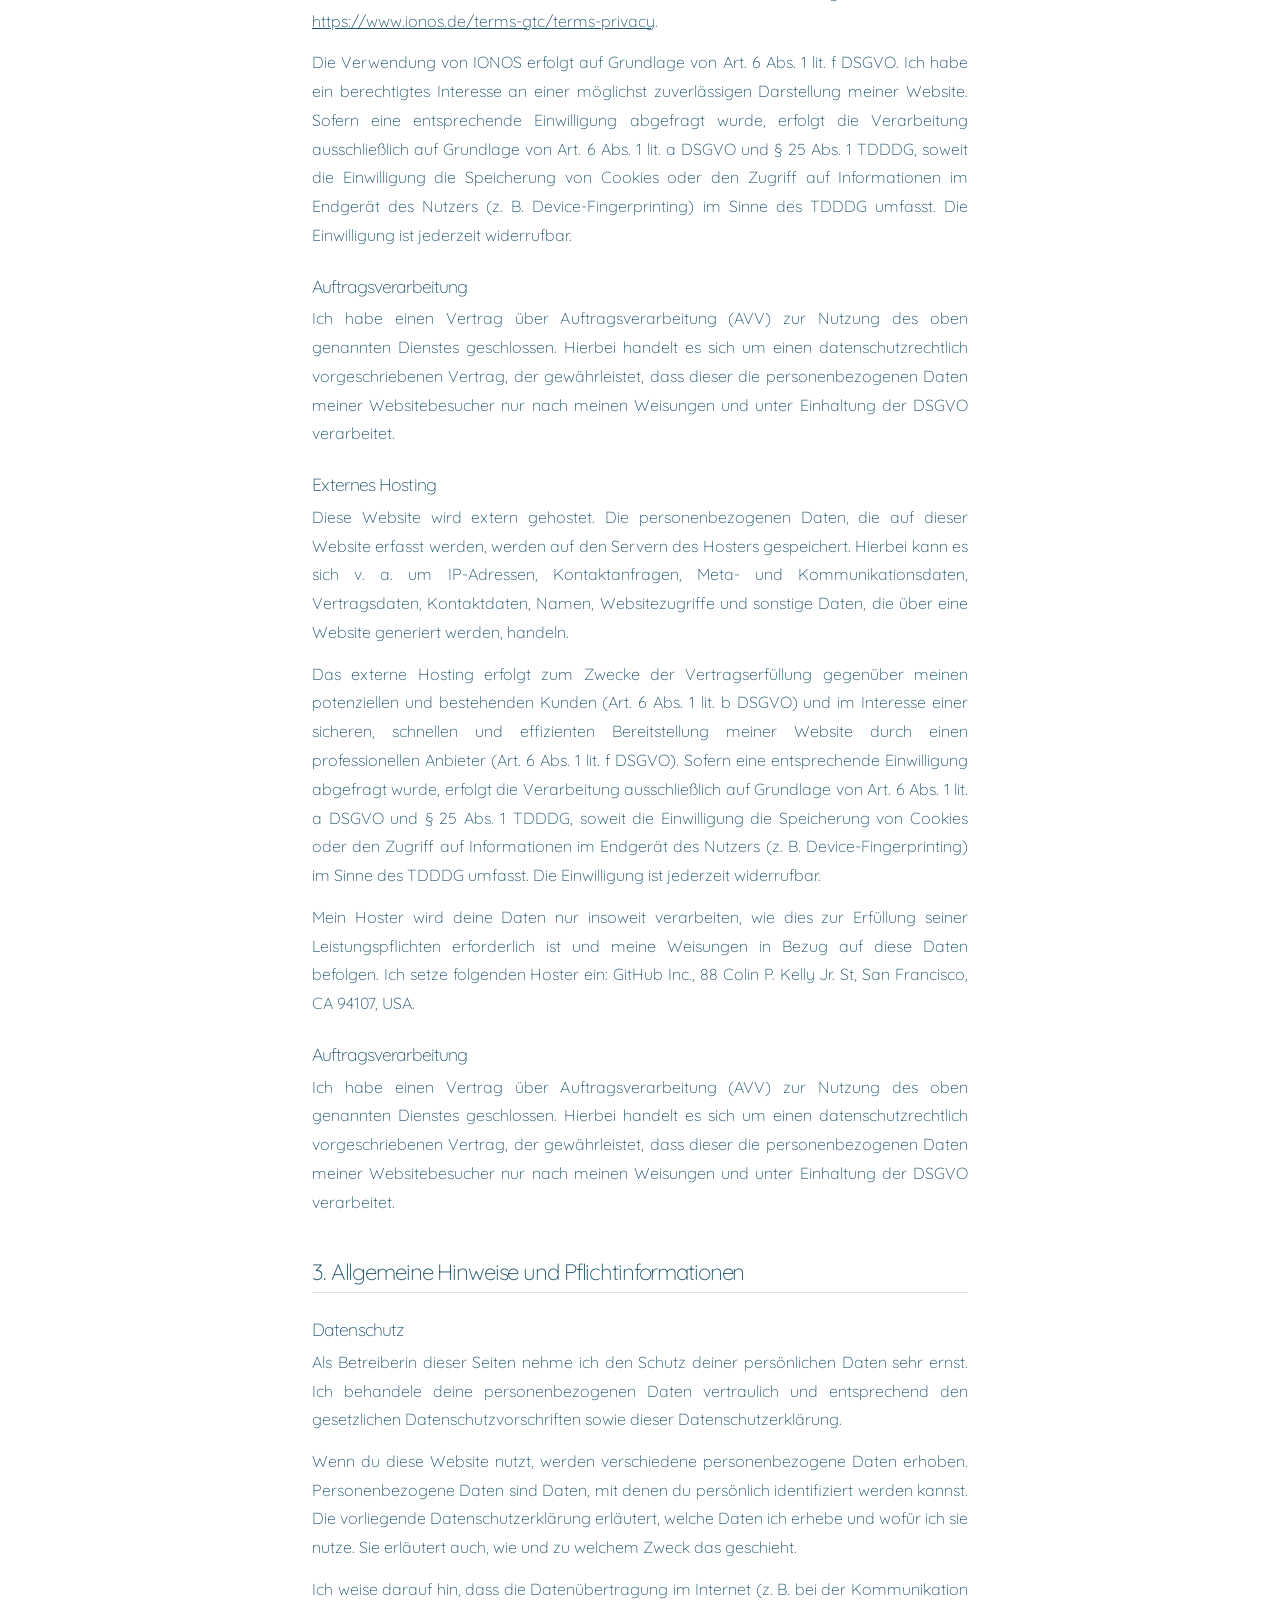
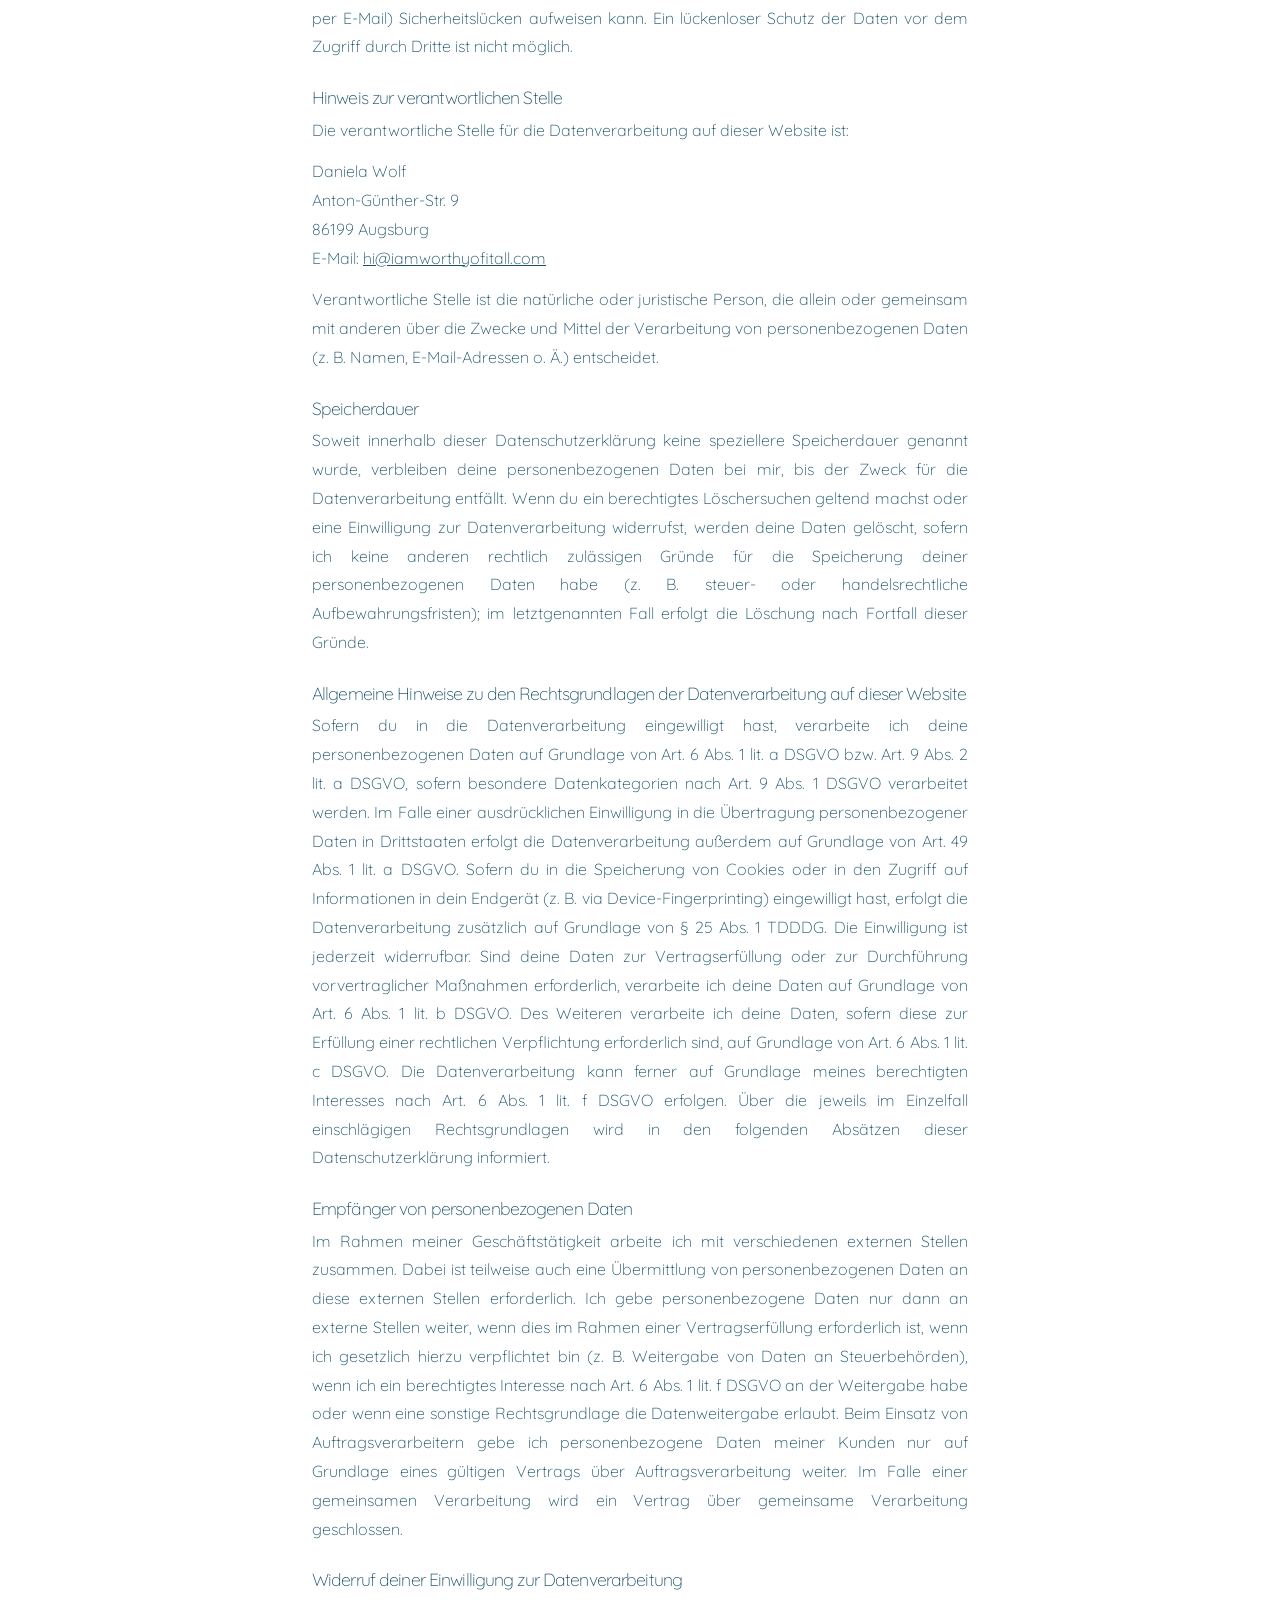
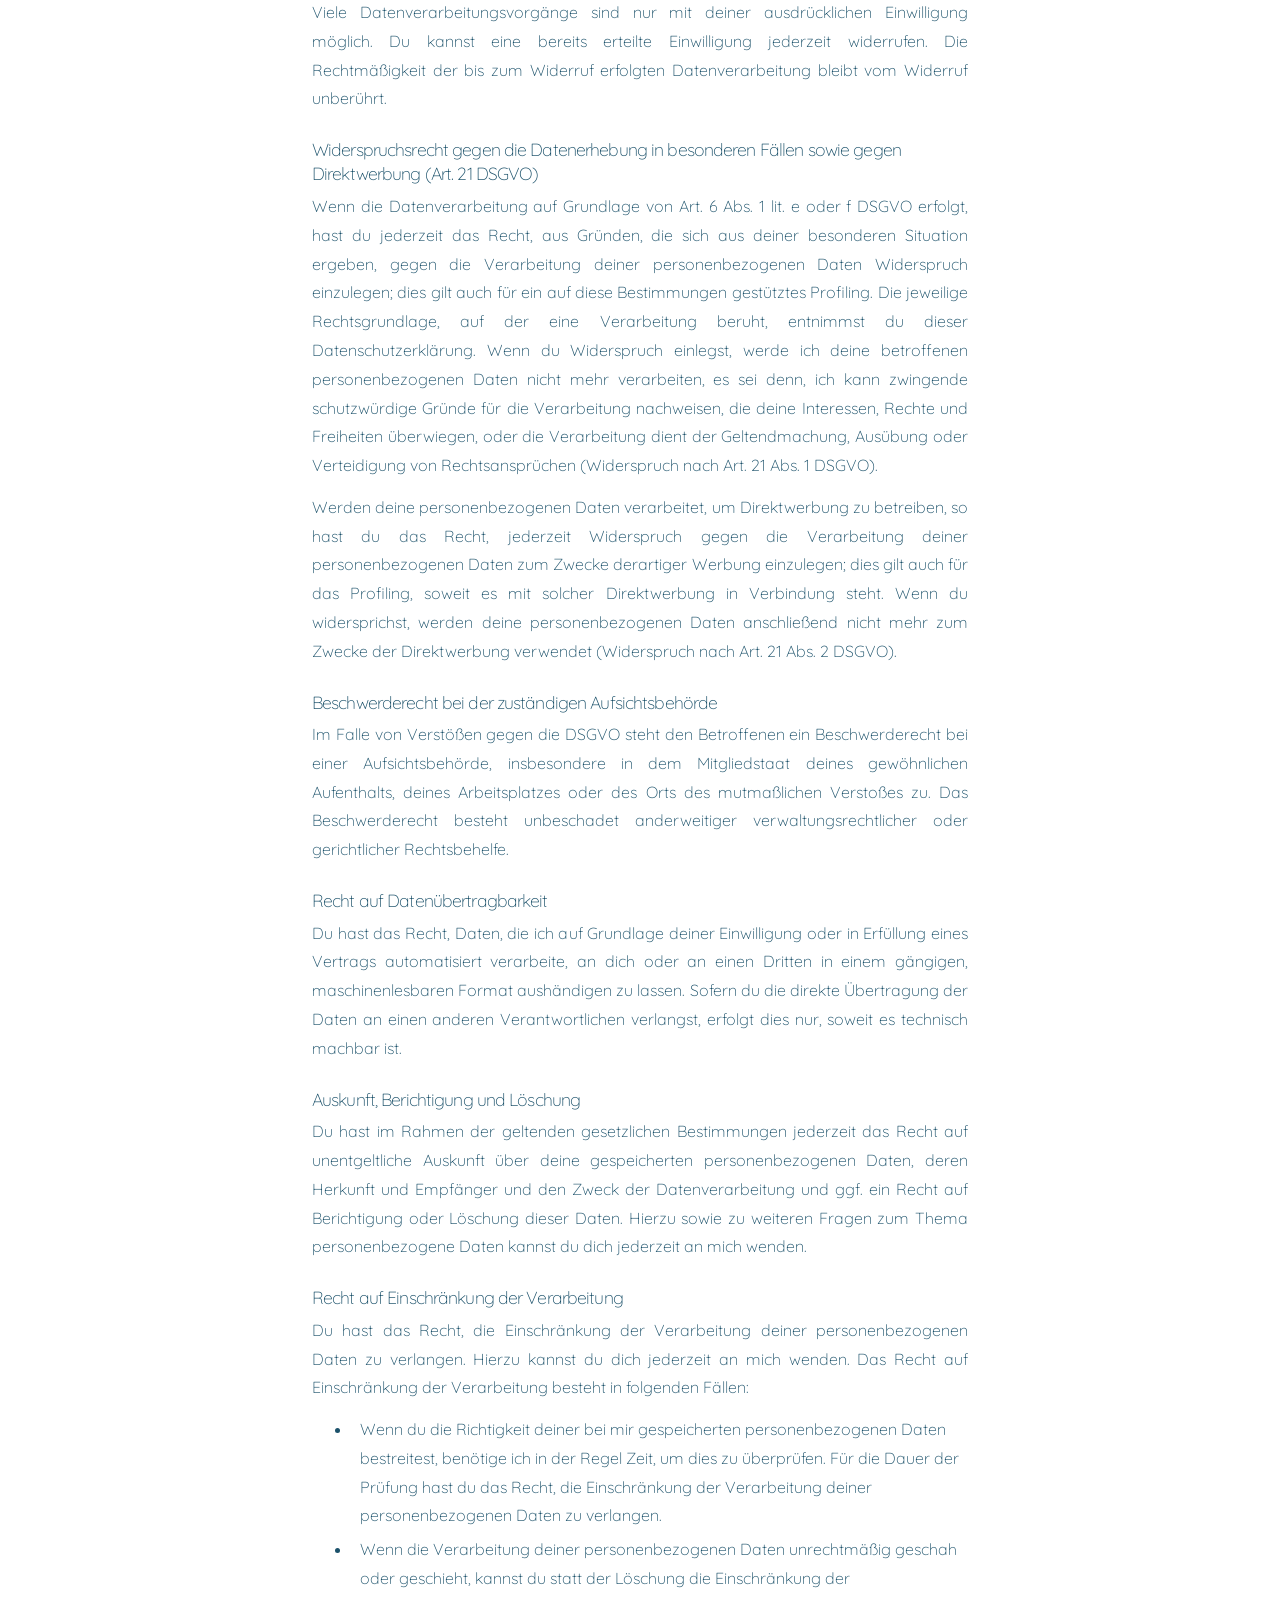
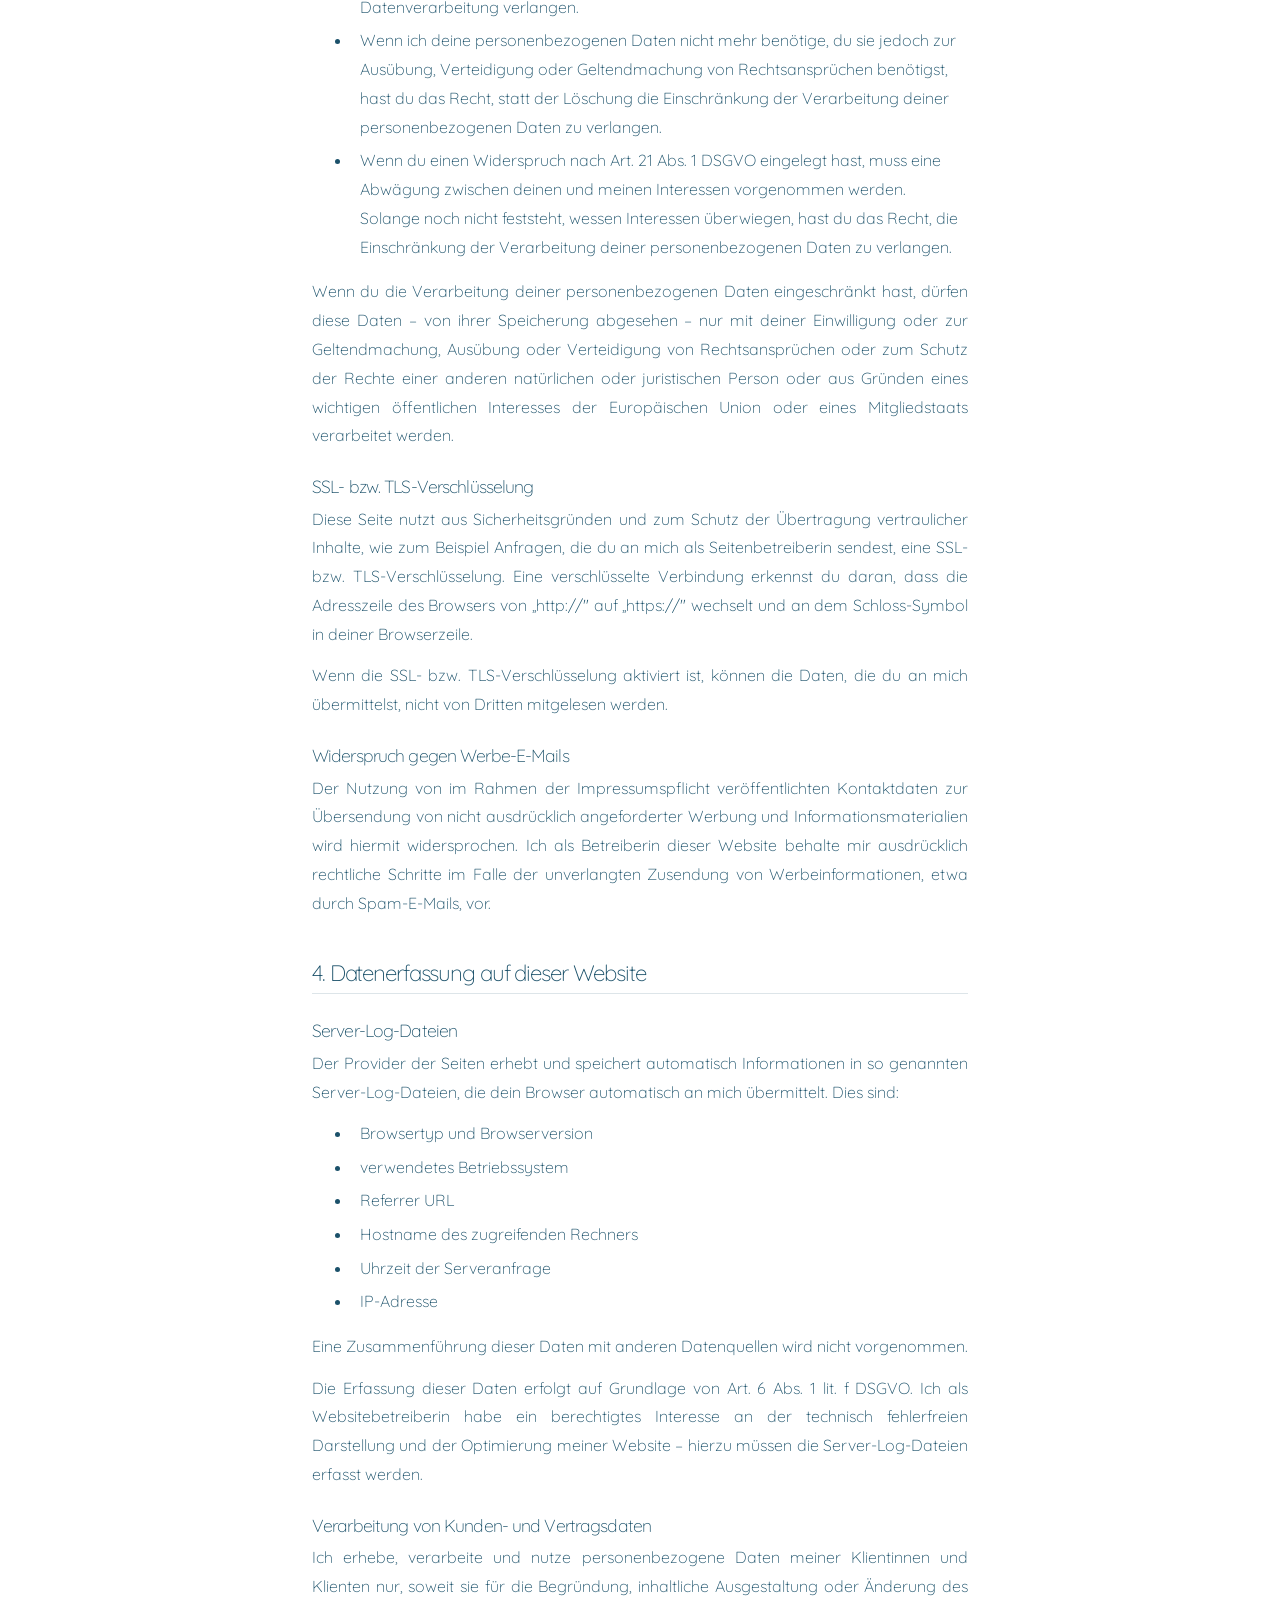
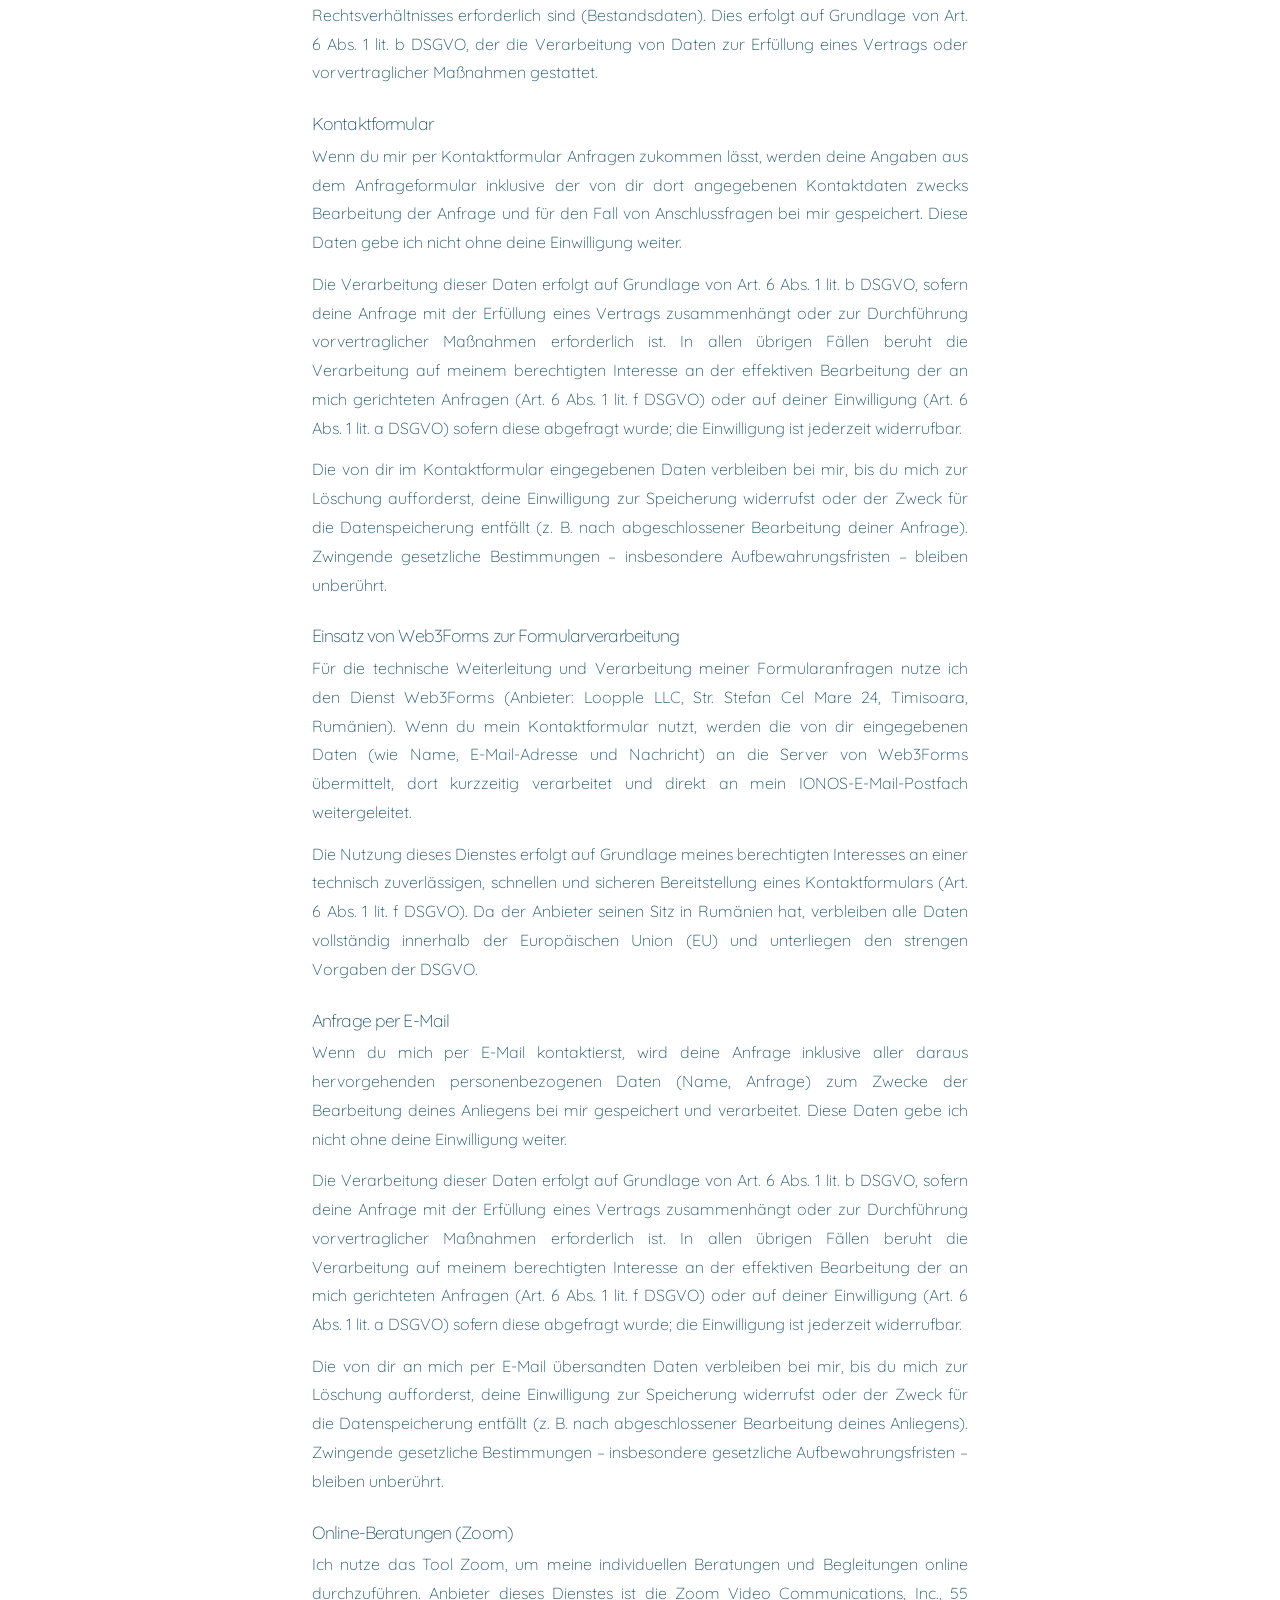
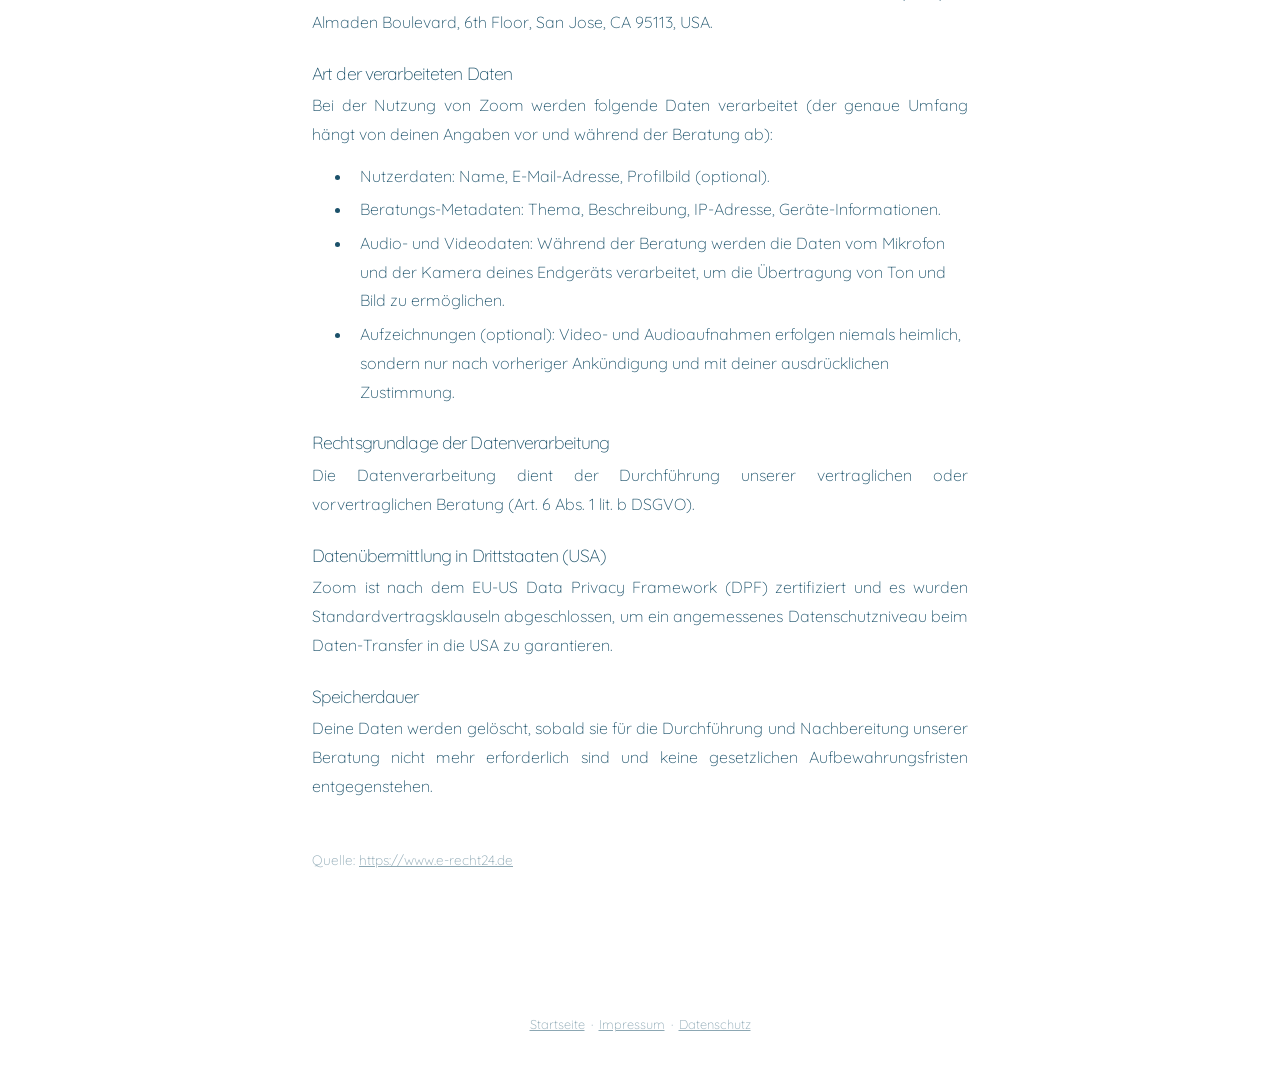
==== commit e8a72be8: "Add files via upload" ====
--- a/datenschutz.html
+++ b/datenschutz.html
@@ -41,7 +41,7 @@
     h1 { font-size: 2.5rem; margin-bottom: 2rem; }
     h2 { font-size: 1.4rem; margin: 2.5rem 0 0.5rem; border-bottom: 1px solid rgba(27,81,106,0.15); padding-bottom: 0.3rem; }
     h3 { font-size: 1.1rem; margin: 1.5rem 0 0.4rem; }
-    p { line-height: 1.8; margin-bottom: 0.8rem; }
+    p { line-height: 1.8; margin-bottom: 0.8rem; text-align: justify; hyphens: auto; word-break: break-word; }
     ul { margin: 0.5rem 0 1rem 1.5rem; line-height: 1.8; }
     ul li { margin-bottom: 0.3rem; }
     .back { display: inline-block; margin-bottom: 2rem; font-size: 0.9rem; opacity: 0.6; text-decoration: none; }
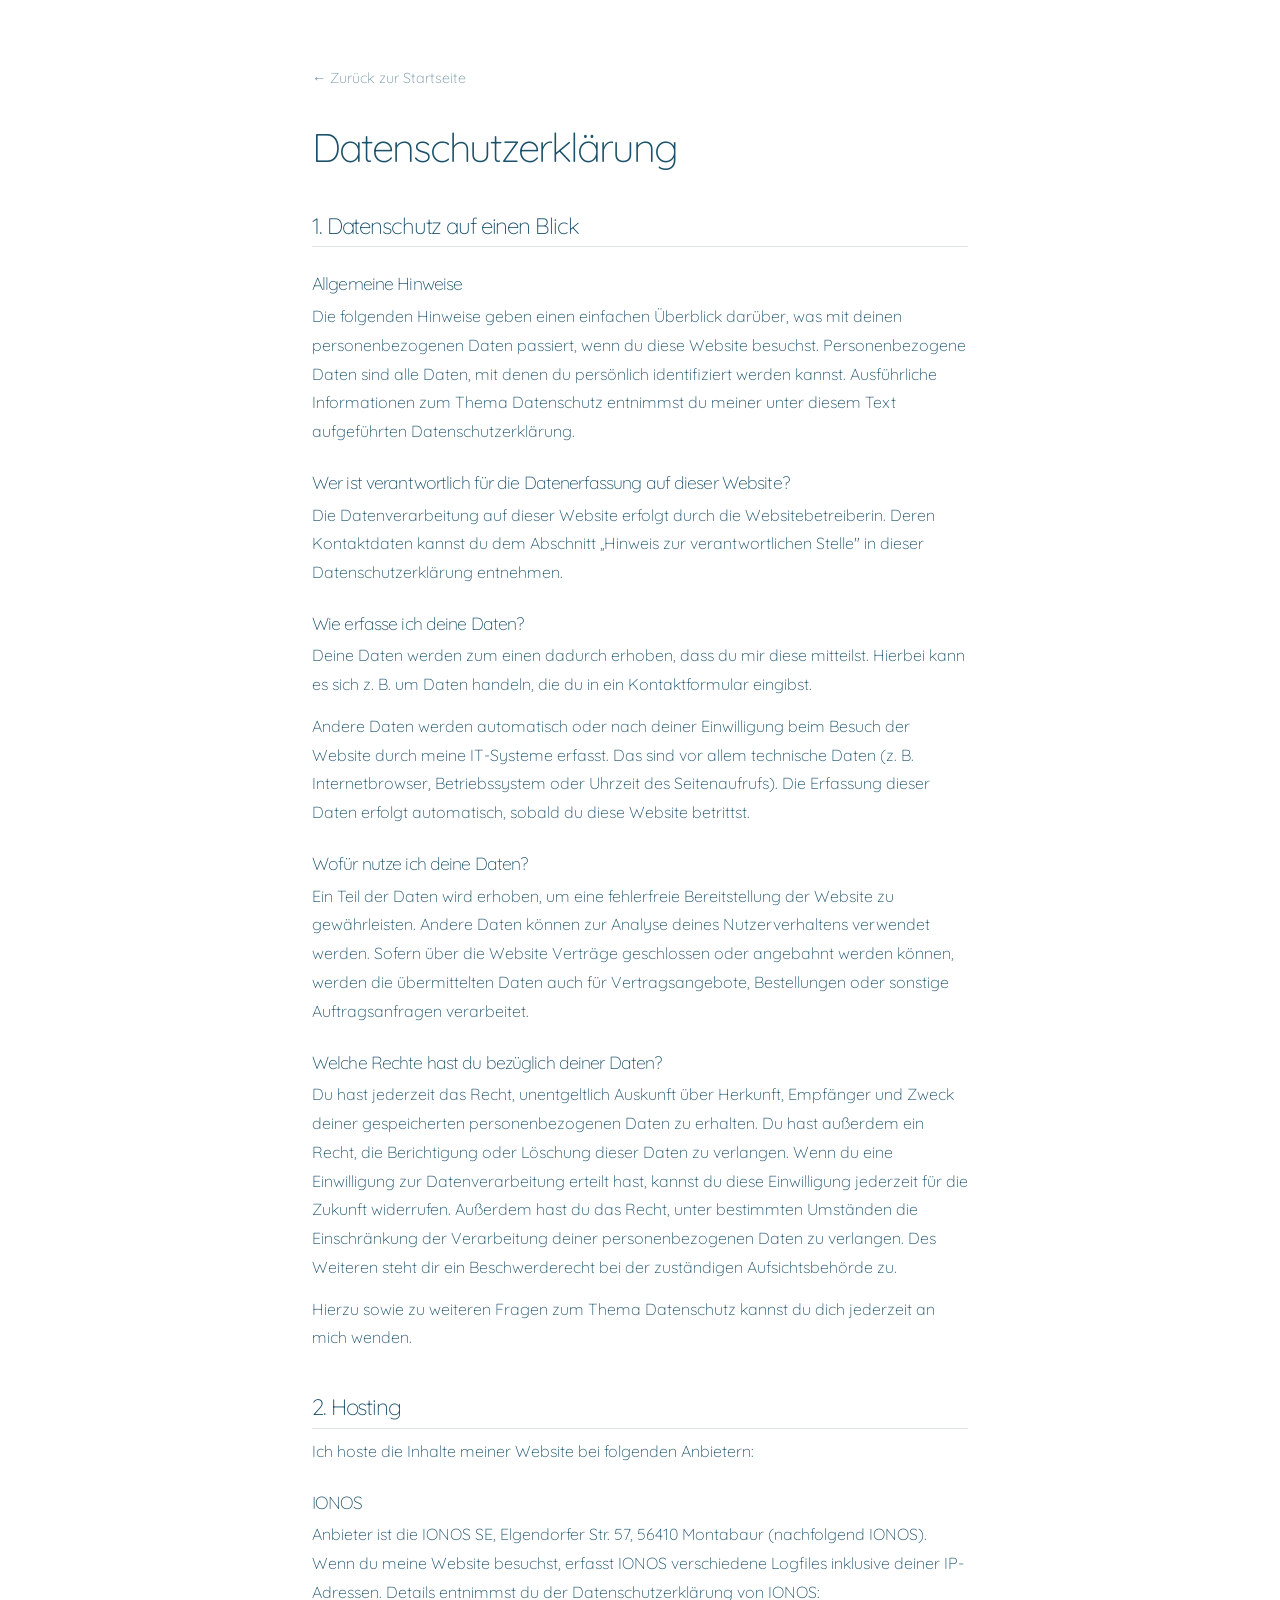
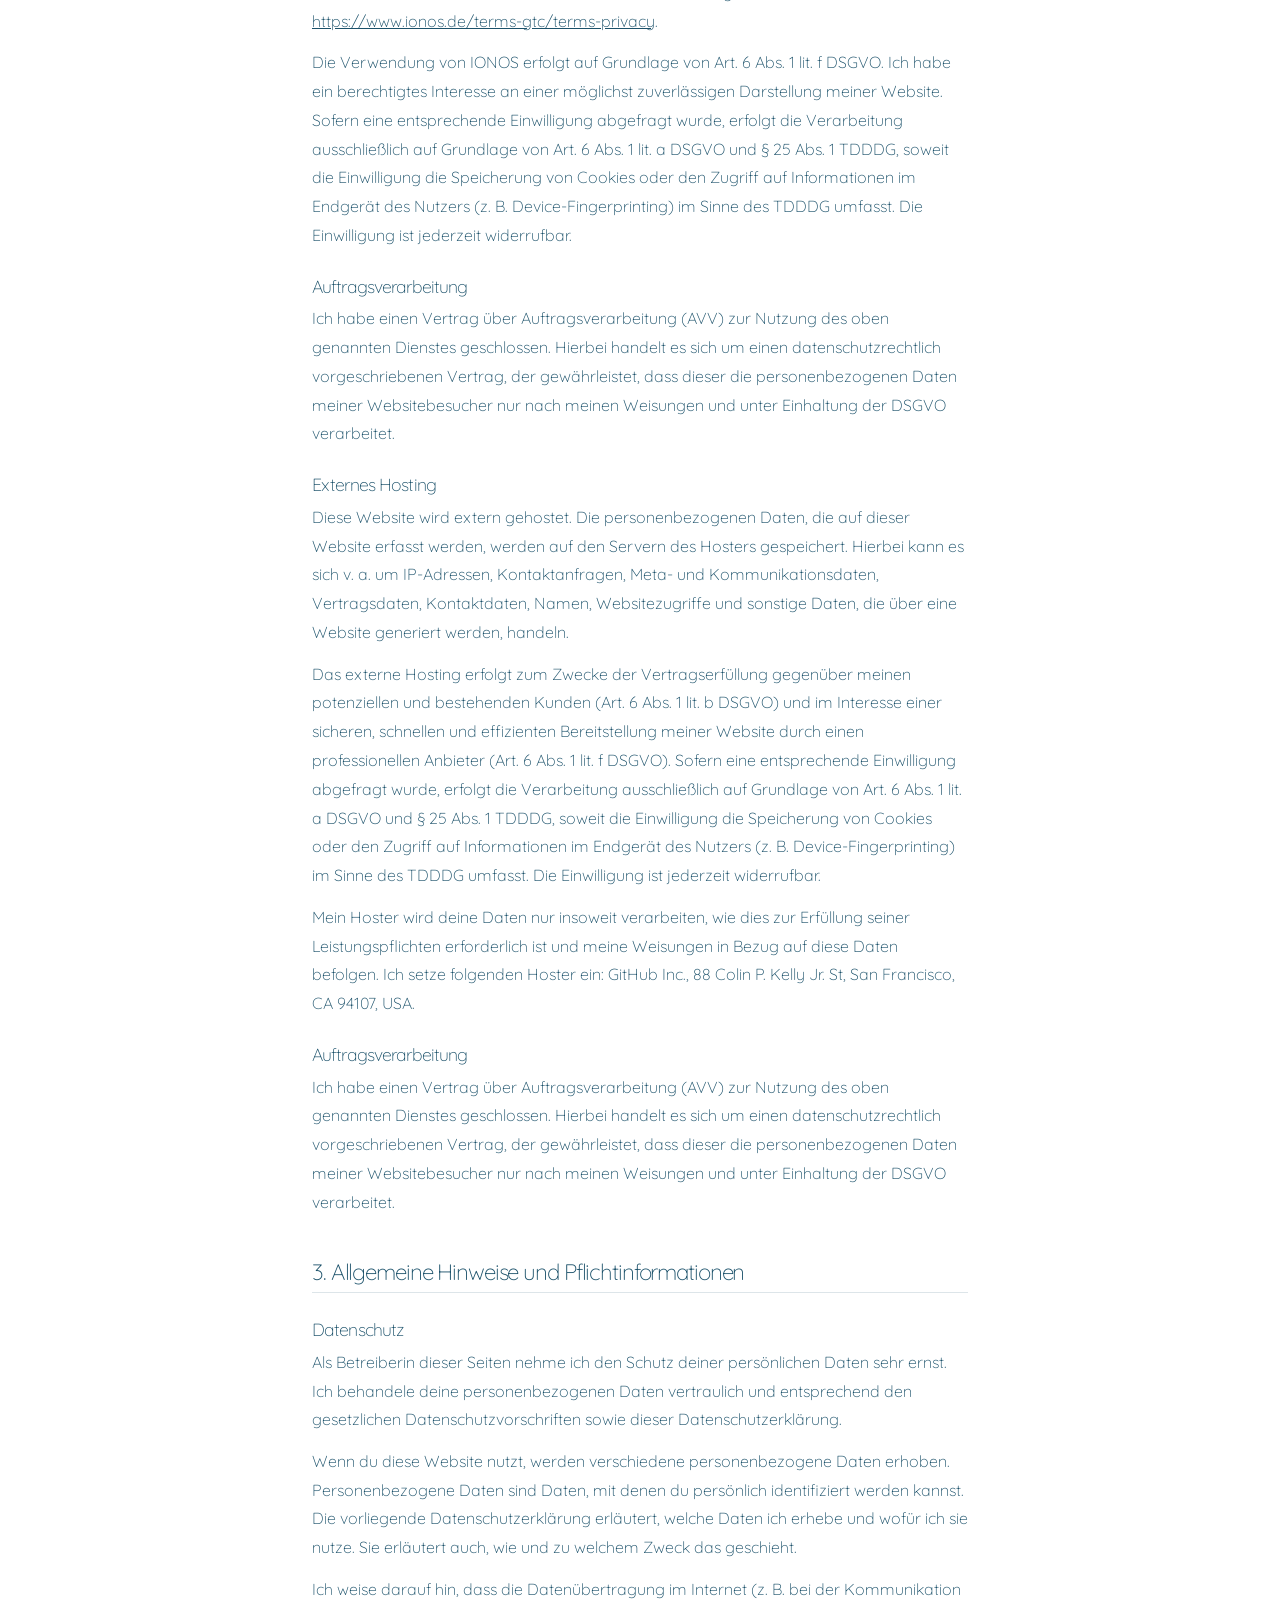
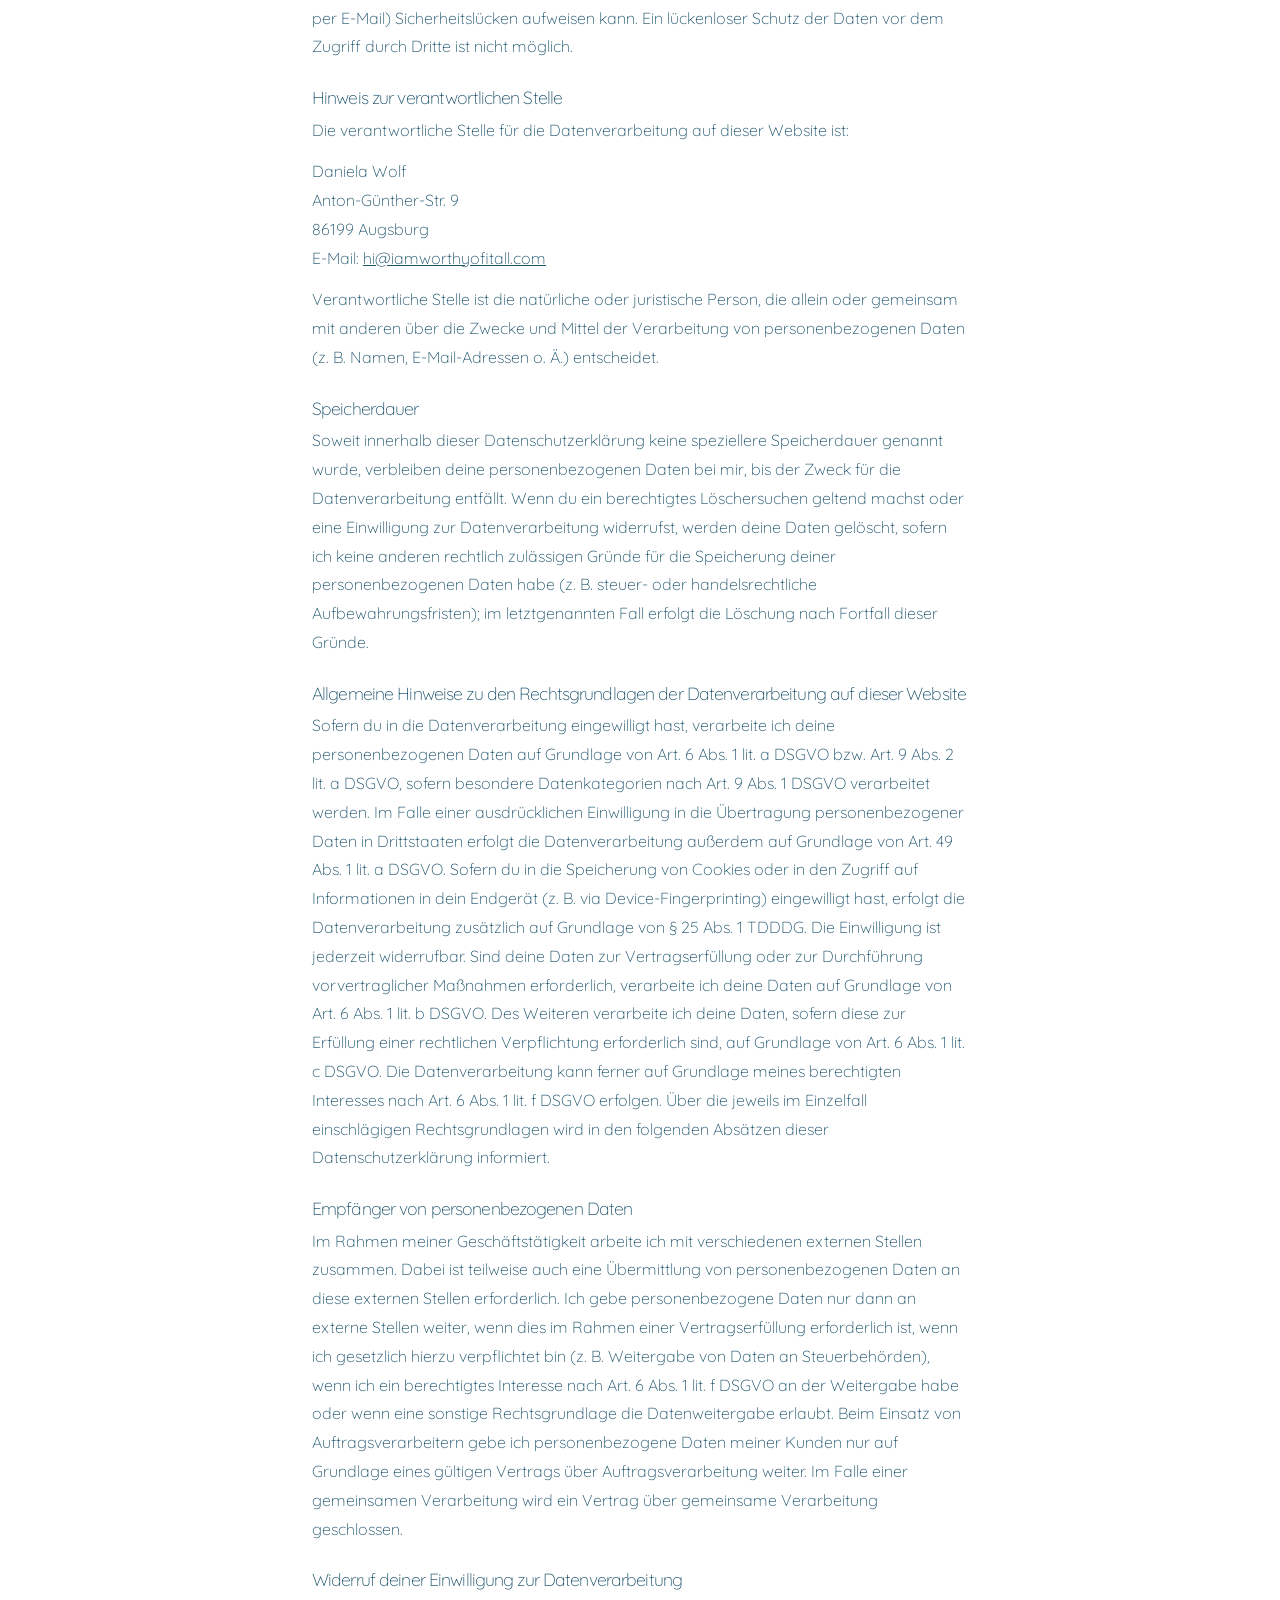
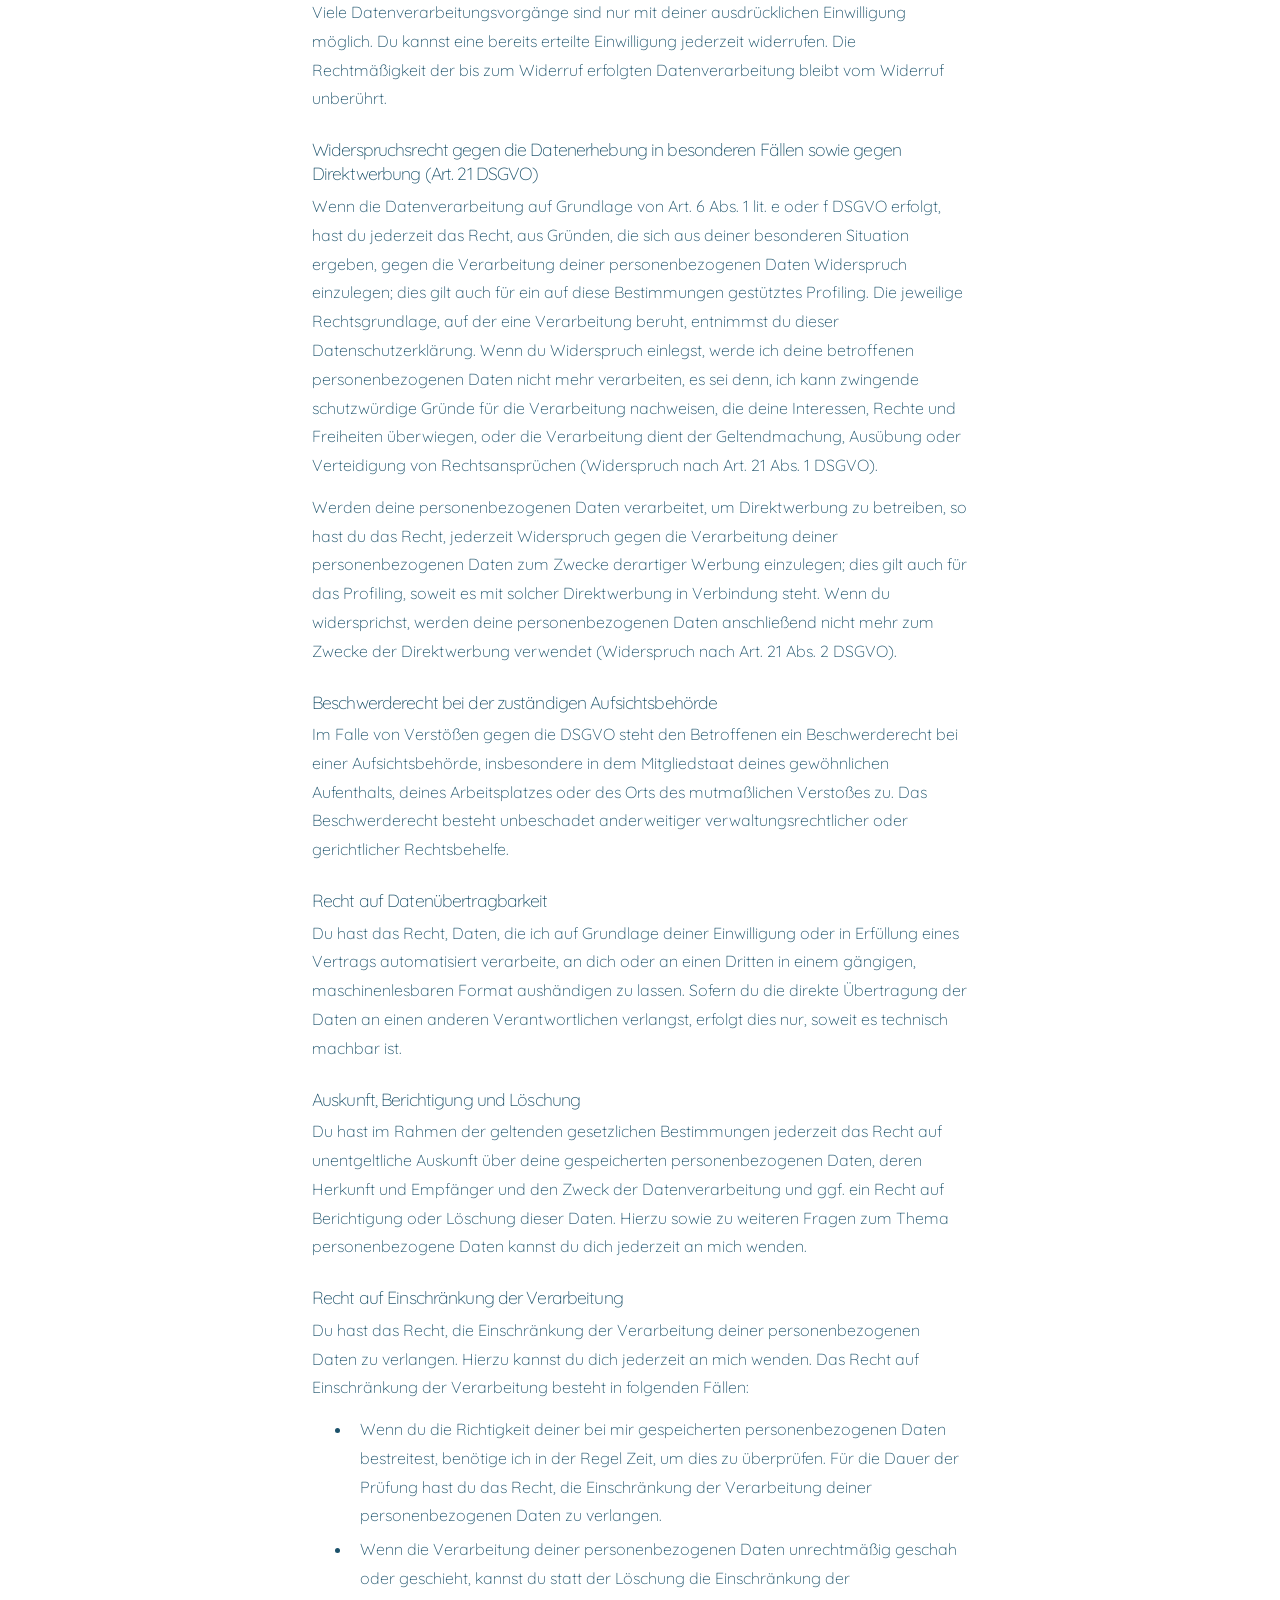
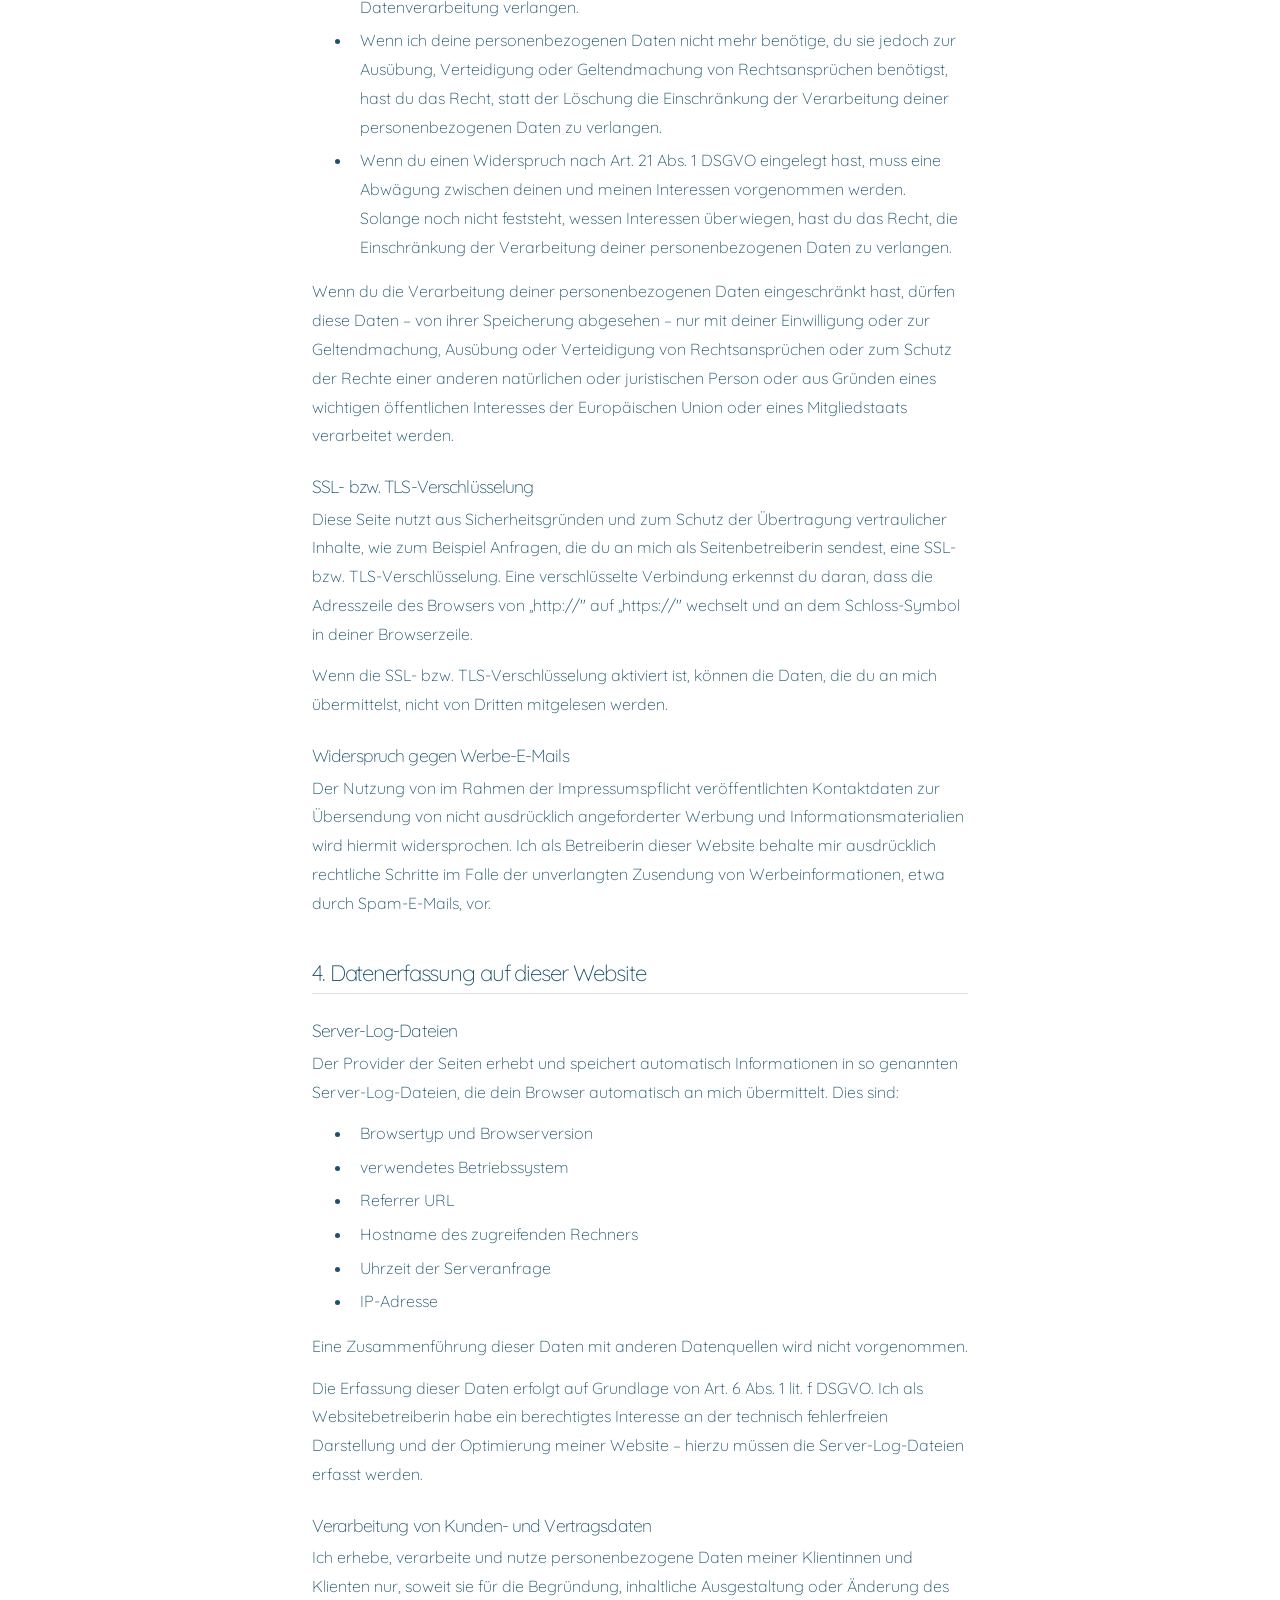
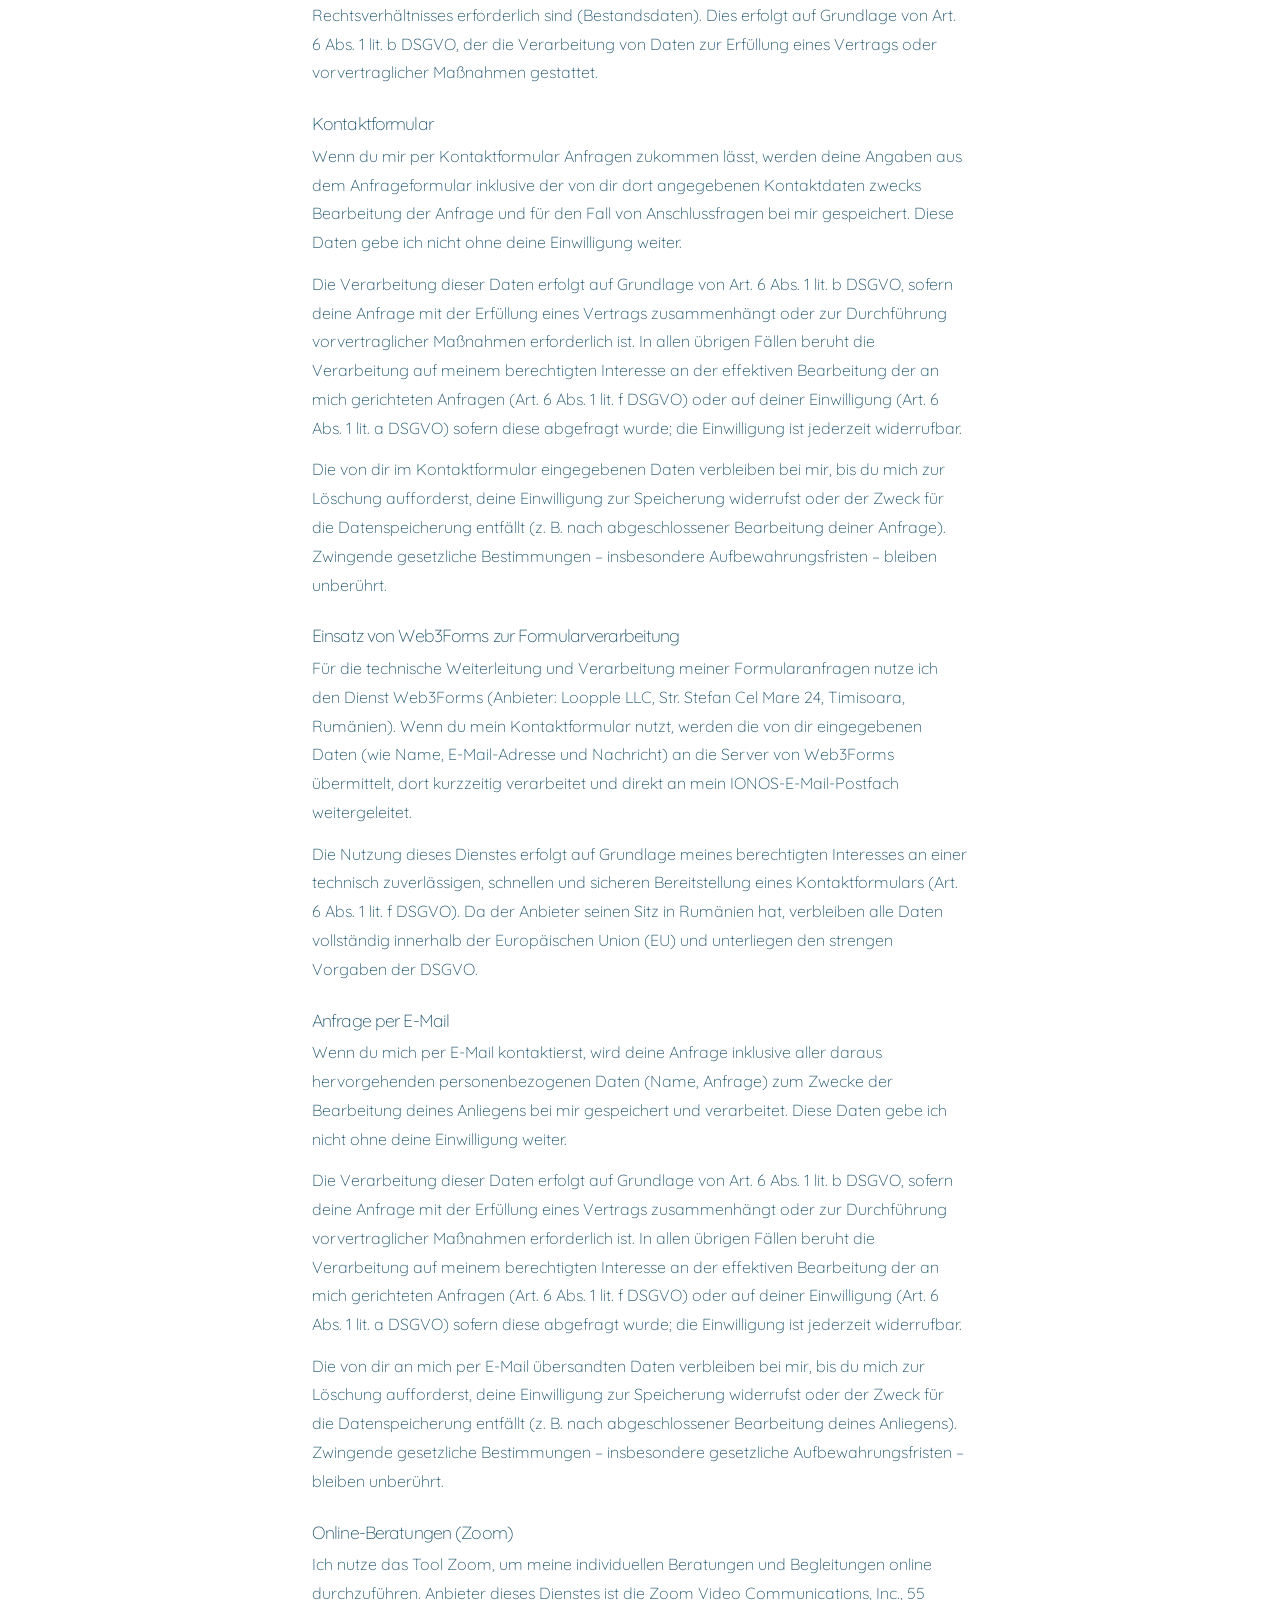
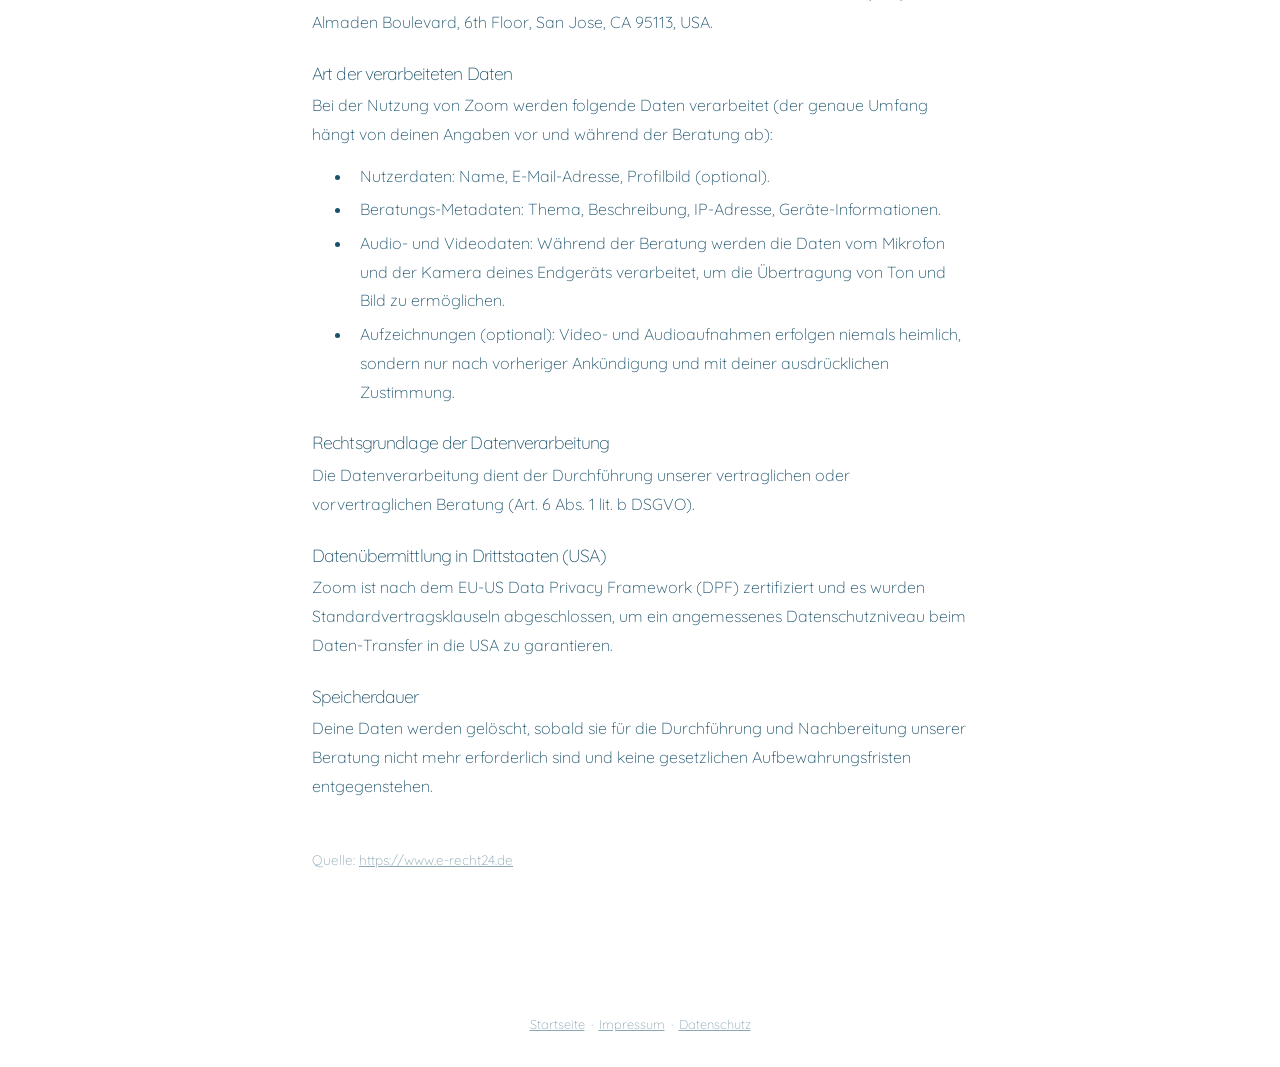
==== commit 22647c97: "Add files via upload" ====
--- a/datenschutz.html
+++ b/datenschutz.html
@@ -41,7 +41,7 @@
     h1 { font-size: 2.5rem; margin-bottom: 2rem; }
     h2 { font-size: 1.4rem; margin: 2.5rem 0 0.5rem; border-bottom: 1px solid rgba(27,81,106,0.15); padding-bottom: 0.3rem; }
     h3 { font-size: 1.1rem; margin: 1.5rem 0 0.4rem; }
-    p { line-height: 1.8; margin-bottom: 0.8rem; text-align: justify; hyphens: auto; word-break: break-word; }
+    p { line-height: 1.8; margin-bottom: 0.8rem; word-break: break-word; }
     ul { margin: 0.5rem 0 1rem 1.5rem; line-height: 1.8; }
     ul li { margin-bottom: 0.3rem; }
     .back { display: inline-block; margin-bottom: 2rem; font-size: 0.9rem; opacity: 0.6; text-decoration: none; }
